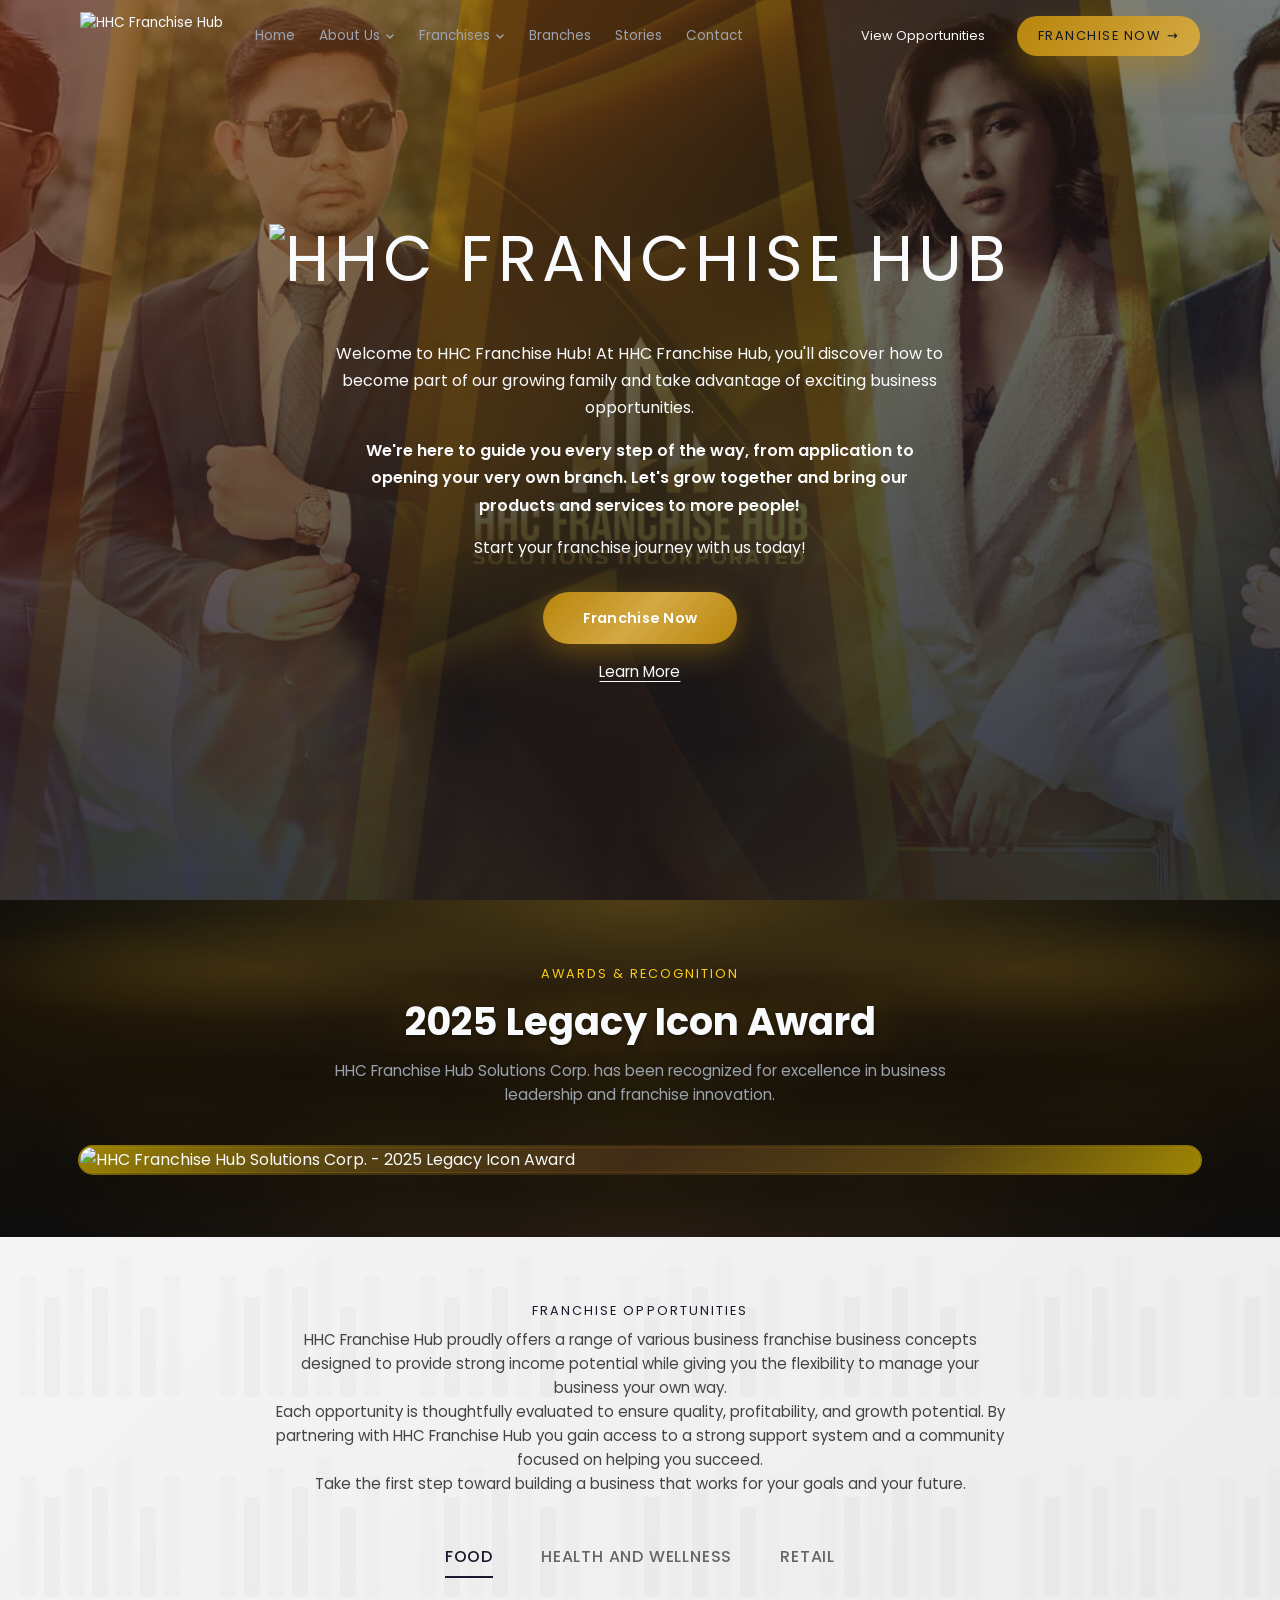
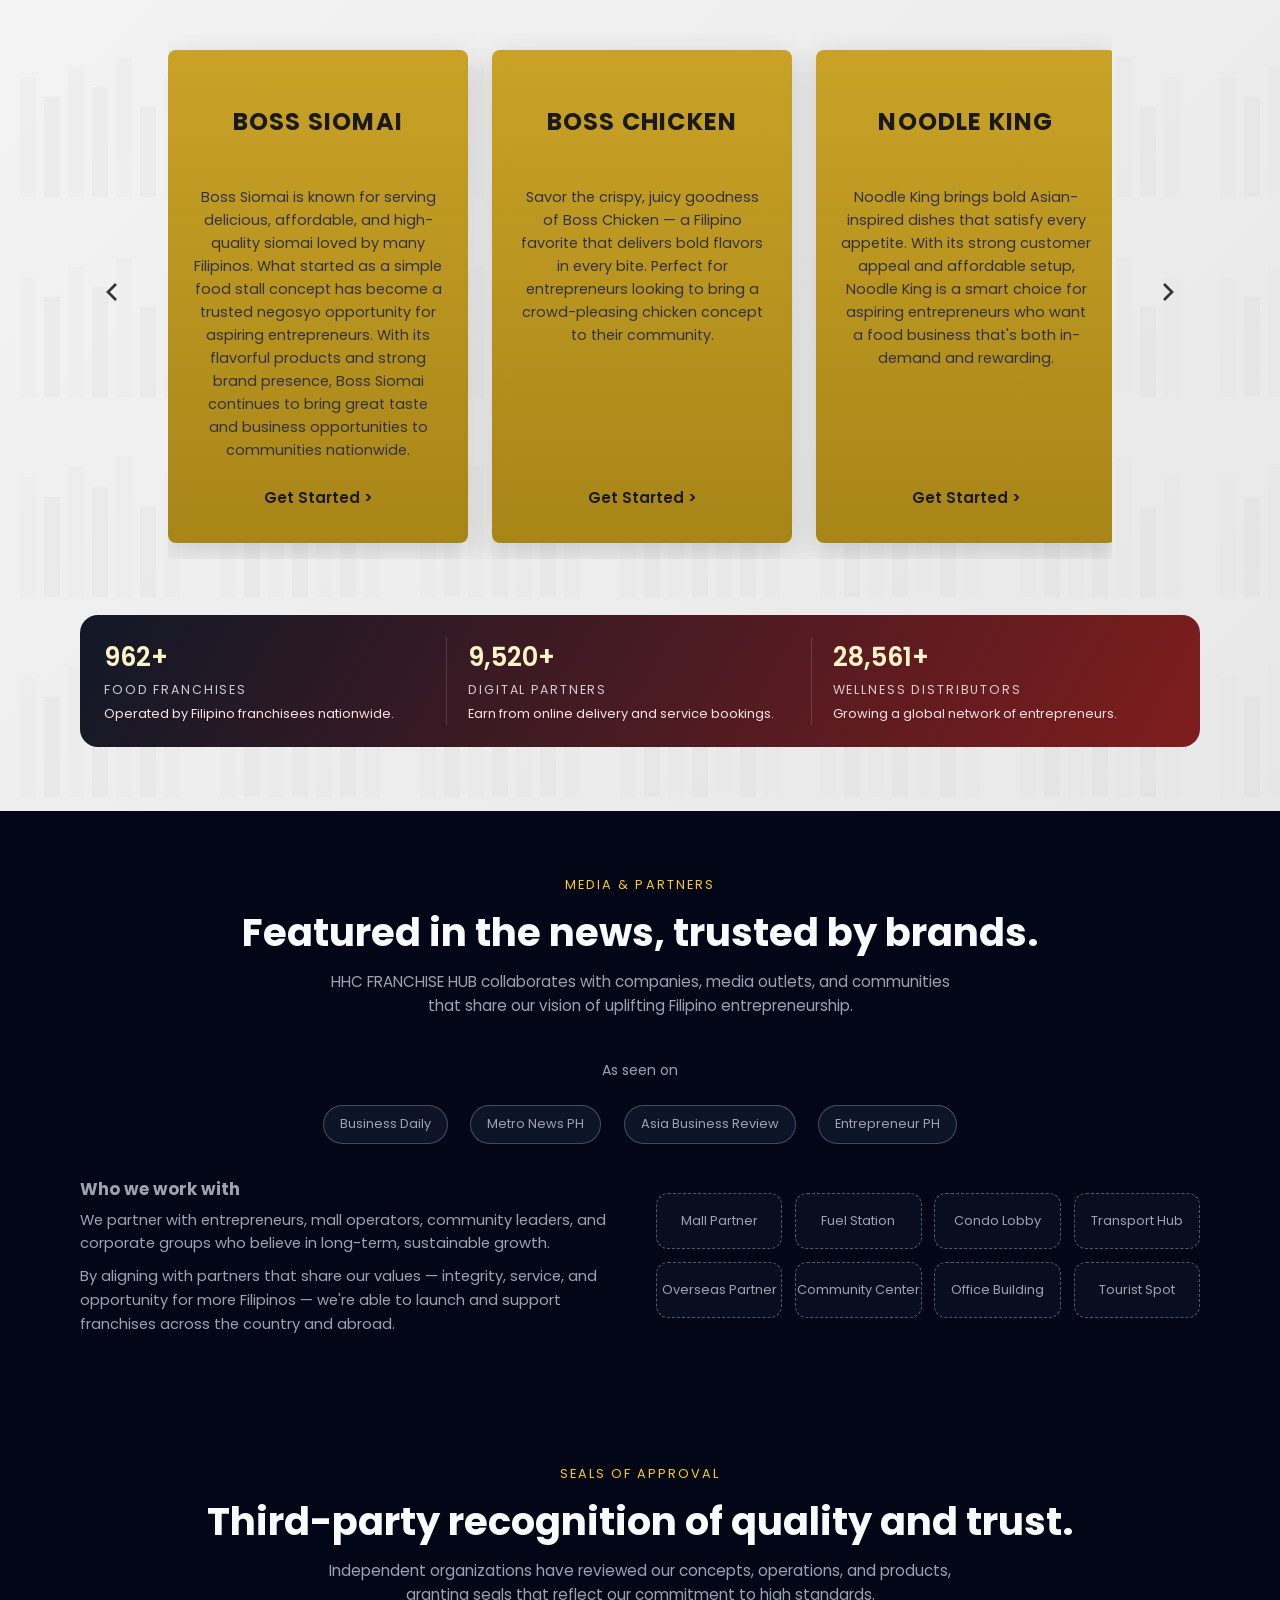
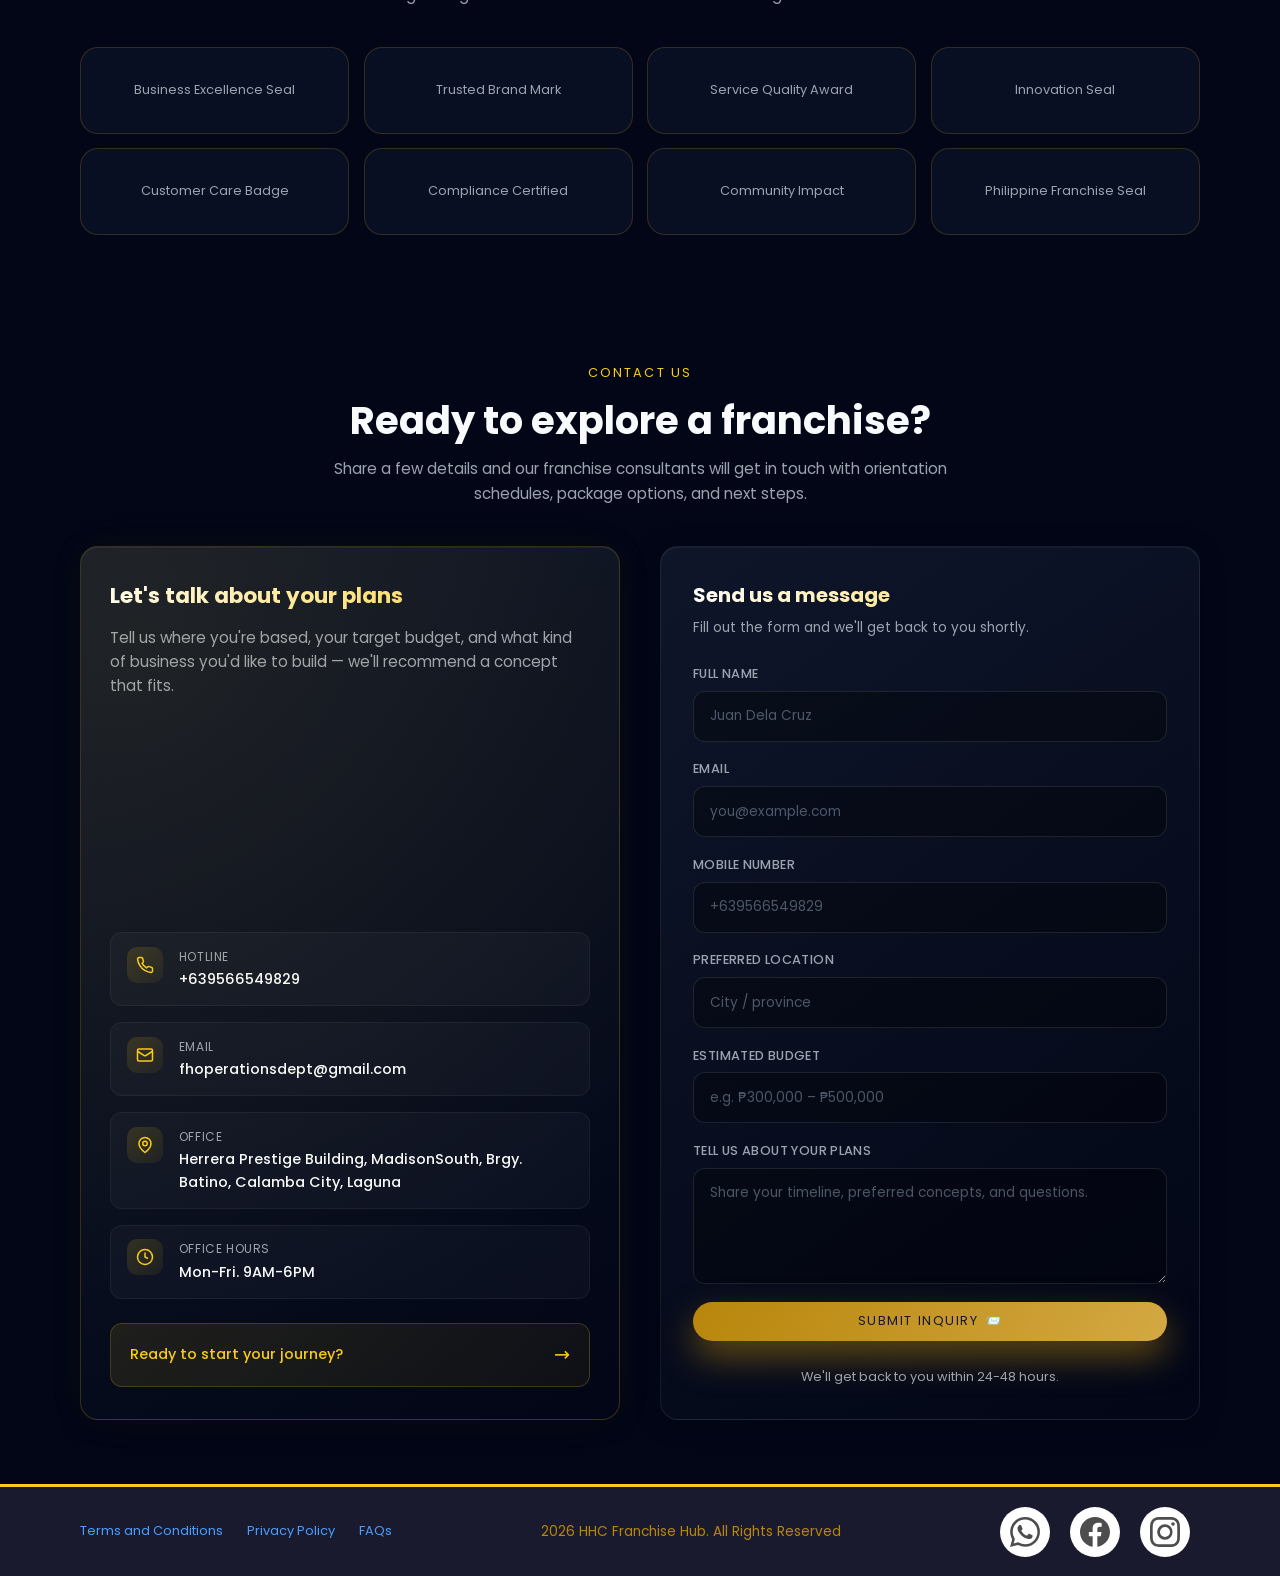
==== index.html @ 53583acd "Replace hero section text with provided HHC Franchise Hub logo image" ====
<!DOCTYPE html>
<html lang="en">
<head>
  <meta charset="UTF-8" />
  <title>HHC FRANCHISE HUB</title>
  <meta name="viewport" content="width=device-width, initial-scale=1.0" />
  <!-- Critical CSS for instant hero display -->
  <style>
    .hero-slide:first-child {
      opacity: 1 !important;
      visibility: visible !important;
      background-size: cover;
      background-position: top center;
    }
  </style>
  <!-- Preload hero image -->
  <link rel="preload" href="hero1.jpg.png" as="image" />
  <!-- Google Font -->
  <link href="https://fonts.googleapis.com/css2?family=Poppins:wght@300;400;500;600;700&display=swap" rel="stylesheet" />
  <!-- Styles -->
  <link rel="stylesheet" href="styles.css" />
</head>
<body>
  <!-- NAVBAR -->
  <header class="site-header">
    <div class="container nav">
      <ul class="nav-links" id="navLinks">
        <li><a href="#hero"><img src="logo.png" alt="HHC Franchise Hub" class="nav-logo" /></a></li>
        <li><a href="#hero" class="nav-link">Home</a></li>
        <li class="nav-dropdown">
          <a href="#about" class="nav-link nav-dropdown-toggle">
            About Us
            <svg class="dropdown-arrow" width="10" height="10" viewBox="0 0 10 10" fill="none">
              <path d="M2 4L5 7L8 4" stroke="currentColor" stroke-width="1.5" stroke-linecap="round"/>
            </svg>
          </a>
          <ul class="nav-dropdown-menu">
            <li><a href="history.html" class="dropdown-link">History</a></li>
            <li><a href="founder.html" class="dropdown-link">Founder's Corner</a></li>
            <li><a href="seals.html" class="dropdown-link">Seals of Approval</a></li>
            <li><a href="awards.html" class="dropdown-link">Awards and Recognition</a></li>
          </ul>
        </li>
        <li class="nav-dropdown">
          <a href="#franchises" class="nav-link nav-dropdown-toggle">
            Franchises
            <svg class="dropdown-arrow" width="10" height="10" viewBox="0 0 10 10" fill="none">
              <path d="M2 4L5 7L8 4" stroke="currentColor" stroke-width="1.5" stroke-linecap="round"/>
            </svg>
          </a>
          <ul class="nav-dropdown-menu">
            <li><a href="bigstop.html" class="dropdown-link">BIGSTOP</a></li>
            <li><a href="herrera-pharmacy.html" class="dropdown-link">Herrera Pharmacy</a></li>
            <li><a href="boss-siomai.html" class="dropdown-link">Boss Siomai</a></li>
            <li><a href="boss-chickn.html" class="dropdown-link">Boss Chickn</a></li>
            <li><a href="noodle-king.html" class="dropdown-link">Noodle King</a></li>
          </ul>
        </li>
        <li><a href="branches.html" class="nav-link">Branches</a></li>
        <li><a href="#stories" class="nav-link">Stories</a></li>
        <li><a href="#contact" class="nav-link">Contact</a></li>
      </ul>

      <div class="nav-cta">
        <a href="#franchises" class="btn-outline">View Opportunities</a>
        <a href="#contact" class="btn-primary">
          Franchise Now
          <span>→</span>
        </a>
        <button class="nav-toggle" id="navToggle" aria-label="Toggle navigation">
          <span></span>
          <span></span>
        </button>
      </div>
    </div>
  </header>

  <main>
    <!-- HERO -->
    <section class="hero section" id="hero">
      <!-- Hero Slider -->
      <div class="hero-slider-wrapper">
        <div class="hero-slider" id="heroSlider">
          <div class="hero-slide active" style="opacity:1;visibility:visible;background-image:url('hero1.jpg.png');transform:scale(1.08);"></div>
          <div class="hero-slide"></div>
          <div class="hero-slide"></div>
          <div class="hero-slide"></div>
          <div class="hero-slide"></div>
        </div>
      </div>
      <div class="container hero-grid">
        <div class="hero-content">
          <h1 class="hero-title" style="text-align:center;">
            <img src="hero-title-logo.png" alt="HHC Franchise Hub" style="max-width: 100%; height: 92px; object-fit: contain;" />
          </h1>
          <p class="hero-text">
            Welcome to HHC Franchise Hub! At HHC Franchise Hub, you'll discover how to become part of our growing family and take advantage of exciting business opportunities.
          </p>
          <p class="hero-text hero-text-bold">
            We're here to guide you every step of the way, from application to opening your very own branch. Let's grow together and bring our products and services to more people!
          </p>
          <p class="hero-text-thanks">
            Start your franchise journey with us today!
          </p>
          <div class="hero-actions">
            <a href="#contact" class="btn-gold">
              Franchise Now
            </a>
            <a href="#about" class="hero-link">
              Learn More
            </a>
          </div>
        </div>
      </div>
    </section>

    <!-- AWARDS SECTION -->
    <section class="section" id="about">
      <div class="container">
        <header class="section-header reveal">
          <p class="section-kicker">Awards & Recognition</p>
          <h2 class="section-title">2025 Legacy Icon Award</h2>
          <p class="section-subtitle">
            HHC Franchise Hub Solutions Corp. has been recognized for excellence in business leadership and franchise innovation.
          </p>
        </header>

        <!-- Award Banner -->
        <div class="award-banner reveal">
          <img src="legacy-award.png.png" alt="HHC Franchise Hub Solutions Corp. - 2025 Legacy Icon Award" class="award-banner-img" />
        </div>
      </div>
    </section>

    <!-- FRANCHISE OPPORTUNITIES -->
    <section class="section franchise-section" id="franchises">
      <div class="franchise-bg-pattern"></div>
      <div class="container">
        <header class="section-header reveal">
          <p class="section-kicker">Franchise Opportunities</p>
          <p class="section-subtitle franchise-intro">
            HHC Franchise Hub proudly offers a range of various business franchise business concepts designed to provide strong income potential while giving you the flexibility to manage your business your own way.
          </p>
          <p class="section-subtitle franchise-intro">
            Each opportunity is thoughtfully evaluated to ensure quality, profitability, and growth potential. By partnering with HHC Franchise Hub you gain access to a strong support system and a community focused on helping you succeed.
          </p>
          <p class="section-subtitle franchise-intro">
            Take the first step toward building a business that works for your goals and your future.
          </p>
        </header>

        <div class="franchise-tabs-underline">
          <button class="tab-btn-underline active" data-tab="food">Food</button>
          <button class="tab-btn-underline" data-tab="wellness">Health and Wellness</button>
          <button class="tab-btn-underline" data-tab="retail">Retail</button>
        </div>

        <div class="franchise-carousel-wrapper">
          <button class="carousel-arrow carousel-prev" aria-label="Previous">
            <svg width="24" height="24" viewBox="0 0 24 24" fill="none" stroke="currentColor" stroke-width="2">
              <path d="M15 18l-6-6 6-6"/>
            </svg>
          </button>
          
          <div class="franchise-carousel">
            <div class="franchise-carousel-track" data-category="food">
              <!-- Boss Siomai -->
              <article class="franchise-carousel-card card-gold">
                <div class="carousel-card-logo">
                  <img src="boss-siomai-logo.png" alt="Boss Siomai" onerror="this.style.display='none'; this.nextElementSibling.style.display='block';">
                  <h3 class="carousel-card-title-fallback" style="display:none;">Boss Siomai</h3>
                </div>
                <p class="carousel-card-text">
                  Boss Siomai is known for serving delicious, affordable, and high-quality siomai loved by many Filipinos. What started as a simple food stall concept has become a trusted negosyo opportunity for aspiring entrepreneurs. With its flavorful products and strong brand presence, Boss Siomai continues to bring great taste and business opportunities to communities nationwide.
                </p>
                <a href="boss-siomai.html" class="carousel-card-link">Get Started &gt;</a>
              </article>

              <!-- Boss Chicken -->
              <article class="franchise-carousel-card card-gold">
                <div class="carousel-card-logo">
                  <img src="boss-chickn-logo.png" alt="Boss Chicken" onerror="this.style.display='none'; this.nextElementSibling.style.display='block';">
                  <h3 class="carousel-card-title-fallback" style="display:none;">Boss Chicken</h3>
                </div>
                <p class="carousel-card-text">
                  Savor the crispy, juicy goodness of Boss Chicken — a Filipino favorite that delivers bold flavors in every bite. Perfect for entrepreneurs looking to bring a crowd-pleasing chicken concept to their community.
                </p>
                <a href="boss-chickn.html" class="carousel-card-link">Get Started &gt;</a>
              </article>

              <!-- Noodle King -->
              <article class="franchise-carousel-card card-gold">
                <div class="carousel-card-logo">
                  <img src="noodle-king-logo.png" alt="Noodle King" onerror="this.style.display='none'; this.nextElementSibling.style.display='block';">
                  <h3 class="carousel-card-title-fallback" style="display:none;">Noodle King</h3>
                </div>
                <p class="carousel-card-text">
                  Noodle King brings bold Asian-inspired dishes that satisfy every appetite. With its strong customer appeal and affordable setup, Noodle King is a smart choice for aspiring entrepreneurs who want a food business that's both in-demand and rewarding.
                </p>
                <a href="noodle-king.html" class="carousel-card-link">Get Started &gt;</a>
              </article>

              <!-- Burger 2 Go -->
              <article class="franchise-carousel-card card-maroon">
                <div class="carousel-card-logo">
                  <img src="burger-2-go-logo.png" alt="Burger 2 Go" onerror="this.style.display='none'; this.nextElementSibling.style.display='block';">
                  <h3 class="carousel-card-title-fallback" style="display:none;">Burger 2 Go</h3>
                </div>
                <p class="carousel-card-text">
                  Buy 1 Take 1 burgers, footlong hotdogs, chicken sandwiches and more. Premium taste at affordable prices — Burger 2 Go is the perfect franchise for high-traffic areas where customers want great value and delicious food on the go.
                </p>
                <a href="#contact" class="carousel-card-link">Get Started &gt;</a>
              </article>

              <!-- Boss Fries -->
              <article class="franchise-carousel-card card-gold">
                <div class="carousel-card-logo">
                  <img src="boss-fries-logo.png" alt="Boss Fries" onerror="this.style.display='none'; this.nextElementSibling.style.display='block';">
                  <h3 class="carousel-card-title-fallback" style="display:none;">Boss Fries</h3>
                </div>
                <p class="carousel-card-text">
                  Indulge in the irresistible goodness of Boss Fries made to satisfy every craving. Freshly cooked, golden, and extra crispy on the outside, soft and fluffy on the inside. Coated with rich and flavorful seasonings — every bite delivers a burst of sarap that hits just right. Perfect for snack time, bonding moments, or anytime you need a quick comfort food fix.
                </p>
                <a href="#contact" class="carousel-card-link">Get Started &gt;</a>
              </article>
            </div>

            <div class="franchise-carousel-track" data-category="wellness" style="display: none;">
              <!-- Herrera Pharmacy -->
              <article class="franchise-carousel-card card-teal">
                <div class="carousel-card-logo">
                  <img src="herrera-pharmacy-logo.png" alt="Herrera Pharmacy" onerror="this.style.display='none'; this.nextElementSibling.style.display='block';">
                  <h3 class="carousel-card-title-fallback" style="display:none;">Herrera Pharmacy</h3>
                </div>
                <p class="carousel-card-text">
                  Affordable medicines, branded and generic, with personalized healthcare support for every Filipino family. Herrera Pharmacy is your trusted community pharmacy franchise offering quality healthcare access to communities nationwide.
                </p>
                <a href="herrera-pharmacy.html" class="carousel-card-link">Get Started &gt;</a>
              </article>
            </div>

            <div class="franchise-carousel-track" data-category="retail" style="display: none;">
              <!-- Bigstop -->
              <article class="franchise-carousel-card card-purple">
                <div class="carousel-card-logo">
                  <img src="bigstop-logo.png" alt="Bigstop" onerror="this.style.display='none'; this.nextElementSibling.style.display='block';">
                  <h3 class="carousel-card-title-fallback" style="display:none;">Bigstop</h3>
                </div>
                <p class="carousel-card-text">
                  Bigstop is the newest lifestyle convenience store in the Philippines, offering multiple businesses under one roof. The "6 in 1 Package" is designed to maximize your earning potential in one compact store — it includes local goods and Korean products, quickbites, Herrera Pharmacy, DIY Ramyun Station, Payment center bills and ATM Services. A complete lifestyle hub for your community.
                </p>
                <a href="bigstop.html" class="carousel-card-link">Get Started &gt;</a>
              </article>
            </div>
          </div>

          <button class="carousel-arrow carousel-next" aria-label="Next">
            <svg width="24" height="24" viewBox="0 0 24 24" fill="none" stroke="currentColor" stroke-width="2">
              <path d="M9 18l6-6-6-6"/>
            </svg>
          </button>
        </div>

        <!-- STATS STRIP -->
        <div class="stats-strip reveal delay-2">
          <div class="stat-item">
            <div class="stat-number" data-value="1,000+">0</div>
            <div class="stat-label">Food Franchises</div>
            <p class="stat-note">Operated by Filipino franchisees nationwide.</p>
          </div>
          <div class="stat-item">
            <div class="stat-number" data-value="10,000+">0</div>
            <div class="stat-label">Digital Partners</div>
            <p class="stat-note">Earn from online delivery and service bookings.</p>
          </div>
          <div class="stat-item">
            <div class="stat-number" data-value="30,000+">0</div>
            <div class="stat-label">Wellness Distributors</div>
            <p class="stat-note">Growing a global network of entrepreneurs.</p>
          </div>
        </div>
      </div>
    </section>

    <!-- AS SEEN ON / PARTNERS -->
    <section class="section" id="stories">
      <div class="container">
        <header class="section-header reveal">
          <p class="section-kicker">Media & Partners</p>
          <h2 class="section-title">Featured in the news, trusted by brands.</h2>
          <p class="section-subtitle">
            HHC FRANCHISE HUB collaborates with companies, media outlets, and communities that share our vision of uplifting Filipino entrepreneurship.
          </p>
        </header>

        <div class="reveal delay-1">
          <p style="text-align:center; font-size:0.88rem; color:var(--muted); margin-bottom:0.6rem;">
            As seen on
          </p>
          <div class="logo-row">
            <div class="logo-pill">Business Daily</div>
            <div class="logo-pill">Metro News PH</div>
            <div class="logo-pill">Asia Business Review</div>
            <div class="logo-pill">Entrepreneur PH</div>
          </div>
        </div>

        <div class="partners-grid">
          <div class="partners-text reveal delay-2">
            <h3 style="font-size:1.05rem; margin-bottom:0.4rem;">Who we work with</h3>
            <p>
              We partner with entrepreneurs, mall operators, community leaders, and corporate groups who believe in long-term, sustainable growth.
            </p>
            <p style="margin-top:0.6rem;">
              By aligning with partners that share our values — integrity, service, and opportunity for more Filipinos — we're able to launch and support franchises across the country and abroad.
            </p>
          </div>

          <div class="brand-grid reveal delay-3">
            <div class="brand-card">Mall Partner</div>
            <div class="brand-card">Fuel Station</div>
            <div class="brand-card">Condo Lobby</div>
            <div class="brand-card">Transport Hub</div>
            <div class="brand-card">Overseas Partner</div>
            <div class="brand-card">Community Center</div>
            <div class="brand-card">Office Building</div>
            <div class="brand-card">Tourist Spot</div>
          </div>
        </div>
      </div>
    </section>

    <!-- SEALS OF APPROVAL -->
    <section class="section">
      <div class="container">
        <header class="section-header reveal">
          <p class="section-kicker">Seals of Approval</p>
          <h2 class="section-title">Third-party recognition of quality and trust.</h2>
          <p class="section-subtitle">
            Independent organizations have reviewed our concepts, operations, and products, granting seals that reflect our commitment to high standards.
          </p>
        </header>

        <div class="seal-grid reveal delay-1">
          <div class="seal-card">Business Excellence Seal</div>
          <div class="seal-card">Trusted Brand Mark</div>
          <div class="seal-card">Service Quality Award</div>
          <div class="seal-card">Innovation Seal</div>
          <div class="seal-card">Customer Care Badge</div>
          <div class="seal-card">Compliance Certified</div>
          <div class="seal-card">Community Impact</div>
          <div class="seal-card">Philippine Franchise Seal</div>
        </div>
      </div>
    </section>

    <!-- CONTACT -->
    <section class="section" id="contact">
      <div class="container">
        <header class="section-header reveal">
          <p class="section-kicker">Contact Us</p>
          <h2 class="section-title">Ready to explore a franchise?</h2>
          <p class="section-subtitle">
            Share a few details and our franchise consultants will get in touch with orientation schedules, package options, and next steps.
          </p>
        </header>

        <div class="contact-grid">
          <div class="contact-card reveal delay-1">
            <div class="contact-card-glow"></div>
            <h3>Let's talk about your plans</h3>
            <p>
              Tell us where you're based, your target budget, and what kind of business you'd like to build — we'll recommend a concept that fits.
            </p>
            <div class="contact-meta">
              <div class="contact-meta-item">
                <div class="contact-meta-icon">
                  <svg width="18" height="18" viewBox="0 0 24 24" fill="none" stroke="currentColor" stroke-width="2">
                    <path d="M22 16.92v3a2 2 0 0 1-2.18 2 19.79 19.79 0 0 1-8.63-3.07 19.5 19.5 0 0 1-6-6 19.79 19.79 0 0 1-3.07-8.67A2 2 0 0 1 4.11 2h3a2 2 0 0 1 2 1.72 12.84 12.84 0 0 0 .7 2.81 2 2 0 0 1-.45 2.11L8.09 9.91a16 16 0 0 0 6 6l1.27-1.27a2 2 0 0 1 2.11-.45 12.84 12.84 0 0 0 2.81.7A2 2 0 0 1 22 16.92z"/>
                  </svg>
                </div>
                <div class="contact-meta-text">
                  <span class="contact-meta-label">Hotline</span>
                  <span class="contact-meta-value">+639566549829</span>
                </div>
              </div>
              <div class="contact-meta-item">
                <div class="contact-meta-icon">
                  <svg width="18" height="18" viewBox="0 0 24 24" fill="none" stroke="currentColor" stroke-width="2">
                    <rect x="2" y="4" width="20" height="16" rx="2"/>
                    <path d="m22 7-8.97 5.7a1.94 1.94 0 0 1-2.06 0L2 7"/>
                  </svg>
                </div>
                <div class="contact-meta-text">
                  <span class="contact-meta-label">Email</span>
                  <span class="contact-meta-value">fhoperationsdept@gmail.com</span>
                </div>
              </div>
              <div class="contact-meta-item">
                <div class="contact-meta-icon">
                  <svg width="18" height="18" viewBox="0 0 24 24" fill="none" stroke="currentColor" stroke-width="2">
                    <path d="M20 10c0 6-8 12-8 12s-8-6-8-12a8 8 0 0 1 16 0Z"/>
                    <circle cx="12" cy="10" r="3"/>
                  </svg>
                </div>
                <div class="contact-meta-text">
                  <span class="contact-meta-label">Office</span>
                  <span class="contact-meta-value">Herrera Prestige Building, MadisonSouth, Brgy. Batino, Calamba City, Laguna</span>
                </div>
              </div>
              <div class="contact-meta-item">
                <div class="contact-meta-icon">
                  <svg width="18" height="18" viewBox="0 0 24 24" fill="none" stroke="currentColor" stroke-width="2">
                    <circle cx="12" cy="12" r="10"/>
                    <polyline points="12 6 12 12 16 14"/>
                  </svg>
                </div>
                <div class="contact-meta-text">
                  <span class="contact-meta-label">Office Hours</span>
                  <span class="contact-meta-value">Mon-Fri. 9AM-6PM</span>
                </div>
              </div>
            </div>
            <div class="contact-cta">
              <span class="contact-cta-text">Ready to start your journey?</span>
              <span class="contact-cta-arrow">→</span>
            </div>
          </div>

          <form class="contact-form reveal delay-2" id="contactForm" action="https://formspree.io/f/mjgevzpj" method="POST">
            <div class="form-header">
              <h3>Send us a message</h3>
              <p>Fill out the form and we'll get back to you shortly.</p>
            </div>
            <div class="field">
              <label for="name">Full Name</label>
              <input id="name" name="name" type="text" placeholder="Juan Dela Cruz" required />
            </div>
            <div class="field">
              <label for="email">Email</label>
              <input id="email" name="email" type="email" placeholder="you@example.com" required />
            </div>
            <div class="field">
              <label for="phone">Mobile Number</label>
              <input id="phone" name="phone" type="tel" placeholder="+639566549829" />
            </div>
            <div class="field">
              <label for="location">Preferred Location</label>
              <input id="location" name="location" type="text" placeholder="City / province" />
            </div>
            <div class="field">
              <label for="budget">Estimated Budget</label>
              <input id="budget" name="budget" type="text" placeholder="e.g. ₱300,000 – ₱500,000" />
            </div>
            <div class="field">
              <label for="message">Tell us about your plans</label>
              <textarea id="message" name="message" rows="4" placeholder="Share your timeline, preferred concepts, and questions." required></textarea>
            </div>
            <button type="submit" class="btn-primary" id="submitBtn">
              Submit inquiry
              <span>📨</span>
            </button>
            <p class="contact-note" id="formNote">
              We'll get back to you within 24-48 hours.
            </p>
            <div id="formSuccess" style="display:none; background: linear-gradient(135deg, #22c55e, #16a34a); color: #fff; padding: 1.2rem; border-radius: 12px; text-align: center; margin-top: 1rem;">
              <strong>Thank you!</strong><br>Your inquiry has been sent. We'll contact you within 24-48 hours.
            </div>
          </form>
        </div>
      </div>
    </section>
  </main>

  <!-- FOOTER -->
  <footer class="site-footer">
    <div class="container footer-inner">
      <div class="footer-links">
        <a href="#">Terms and Conditions</a>
        <a href="#">Privacy Policy</a>
        <a href="#">FAQs</a>
      </div>
      <div class="footer-copyright">
        <span id="yearSpan"></span> HHC Franchise Hub. All Rights Reserved
      </div>
      <!-- From Uiverse.io by wilsondesouza -->
      <ul class="example-2">
        <li class="icon-content">
          <a
            data-social="whatsapp"
            aria-label="Whatsapp"
            href="https://api.whatsapp.com/send?phone=+112067101079&amp;text=Save%20this%20to%20your%20Favorites%20-%20@wilsondesouza"
          >
            <div class="filled"></div>
            <svg
              xml:space="preserve"
              viewBox="0 0 24 24"
              class="bi bi-whatsapp"
              fill="currentColor"
              height="24"
              width="24"
              xmlns="http://www.w3.org/2000/svg"
            >
              <path
                fill="currentColor"
                d="M17.472 14.382c-.297-.149-1.758-.867-2.03-.967-.273-.099-.471-.148-.67.15-.197.297-.767.966-.94 1.164-.173.199-.347.223-.644.075-.297-.15-1.255-.463-2.39-1.475-.883-.788-1.48-1.761-1.653-2.059-.173-.297-.018-.458.13-.606.134-.133.298-.347.446-.52.149-.174.198-.298.298-.497.099-.198.05-.371-.025-.52-.075-.149-.669-1.612-.916-2.207-.242-.579-.487-.5-.669-.51-.173-.008-.371-.01-.57-.01-.198 0-.52.074-.792.372-.272.297-1.04 1.016-1.04 2.479 0 1.462 1.065 2.875 1.213 3.074.149.198 2.096 3.2 5.077 4.487.709.306 1.262.489 1.694.625.712.227 1.36.195 1.871.118.571-.085 1.758-.719 2.006-1.413.248-.694.248-1.289.173-1.413-.074-.124-.272-.198-.57-.347m-5.421 7.403h-.004a9.87 9.87 0 01-5.031-1.378l-.361-.214-3.741.982.998-3.648-.235-.374a9.86 9.86 0 01-1.51-5.26c.001-5.45 4.436-9.884 9.888-9.884 2.64 0 5.122 1.03 6.988 2.898a9.825 9.825 0 012.893 6.994c-.003 5.45-4.437 9.884-9.885 9.884m8.413-18.297A11.815 11.815 0 0012.05 0C5.495 0 .16 5.335.157 11.892c0 2.096.547 4.142 1.588 5.945L.057 24l6.305-1.654a11.882 11.882 0 005.683 1.448h.005c6.554 0 11.89-5.335 11.893-11.893a11.821 11.821 0 00-3.48-8.413Z"
              ></path>
            </svg>
          </a>
          <div class="tooltip">Whatsapp</div>
        </li>
        <li class="icon-content">
          <a
            data-social="facebook"
            aria-label="Facebook"
            href="https://www.facebook.com/"
          >
            <div class="filled"></div>
            <svg
              xml:space="preserve"
              viewBox="0 0 24 24"
              class="bi bi-facbook"
              fill="currentColor"
              height="24"
              width="24"
              xmlns="http://www.w3.org/2000/svg"
            >
              <path
                fill="currentColor"
                d="M23.9981 11.9991C23.9981 5.37216 18.626 0 11.9991 0C5.37216 0 0 5.37216 0 11.9991C0 17.9882 4.38789 22.9522 10.1242 23.8524V15.4676H7.07758V11.9991H10.1242V9.35553C10.1242 6.34826 11.9156 4.68714 14.6564 4.68714C15.9692 4.68714 17.3424 4.92149 17.3424 4.92149V7.87439H15.8294C14.3388 7.87439 13.8739 8.79933 13.8739 9.74824V11.9991H17.2018L16.6698 15.4676H13.8739V23.8524C19.6103 22.9522 23.9981 17.9882 23.9981 11.9991Z"
              ></path>
            </svg>
          </a>
          <div class="tooltip">Facebook</div>
        </li>
        <li class="icon-content">
          <a
            data-social="instagram"
            aria-label="Instagram"
            href="https://www.instagram.com/"
          >
            <div class="filled"></div>
            <svg
              xml:space="preserve"
              viewBox="0 0 16 16"
              class="bi bi-instagram"
              fill="currentColor"
              height="16"
              width="16"
              xmlns="http://www.w3.org/2000/svg"
            >
              <path
                fill="currentColor"
                d="M8 0C5.829 0 5.556.01 4.703.048 3.85.088 3.269.222 2.76.42a3.9 3.9 0 0 0-1.417.923A3.9 3.9 0 0 0 .42 2.76C.222 3.268.087 3.85.048 4.7.01 5.555 0 5.827 0 8.001c0 2.172.01 2.444.048 3.297.04.852.174 1.433.372 1.942.205.526.478.972.923 1.417.444.445.89.719 1.416.923.51.198 1.09.333 1.942.372C5.555 15.99 5.827 16 8 16s2.444-.01 3.298-.048c.851-.04 1.434-.174 1.943-.372a3.9 3.9 0 0 0 1.416-.923c.445-.445.718-.891.923-1.417.197-.509.332-1.09.372-1.942C15.99 10.445 16 10.173 16 8s-.01-2.445-.048-3.299c-.04-.851-.175-1.433-.372-1.941a3.9 3.9 0 0 0-.923-1.417A3.9 3.9 0 0 0 13.24.42c-.51-.198-1.092-.333-1.943-.372C10.443.01 10.172 0 7.998 0zm-.717 1.442h.718c2.136 0 2.389.007 3.232.046.78.035 1.204.166 1.486.275.373.145.64.319.92.599s.453.546.598.92c.11.281.24.705.275 1.485.039.843.047 1.096.047 3.231s-.008 2.389-.047 3.232c-.035.78-.166 1.203-.275 1.485a2.5 2.5 0 0 1-.599.919c-.28.28-.546.453-.92.598-.28.11-.704.24-1.485.276-.843.038-1.096.047-3.232.047s-2.39-.009-3.233-.047c-.78-.036-1.203-.166-1.485-.276a2.5 2.5 0 0 1-.92-.598 2.5 2.5 0 0 1-.6-.92c-.109-.281-.24-.705-.275-1.485-.038-.843-.046-1.096-.046-3.233s.008-2.388.046-3.231c.036-.78.166-1.204.276-1.486.145-.373.319-.64.599-.92s.546-.453.92-.598c.282-.11.705-.24 1.485-.276.738-.034 1.024-.044 2.515-.045zm4.988 1.328a.96.96 0 1 0 0 1.92.96.96 0 0 0 0-1.92m-4.27 1.122a4.109 4.109 0 1 0 0 8.217 4.109 4.109 0 0 0 0-8.217m0 1.441a2.667 2.667 0 1 1 0 5.334 2.667 2.667 0 0 1 0-5.334"
              ></path>
            </svg>
          </a>
          <div class="tooltip">Instagram</div>
        </li>
      </ul>
    </div>
  </footer>

  <!-- Scripts -->
  <script src="script.js"></script>
  <script>
    // Set current year in footer
    const yearSpan = document.getElementById('yearSpan');
    if (yearSpan) {
      yearSpan.textContent = new Date().getFullYear();
    }
  </script>
</body>
</html>
---- styles.css ----
:root {
  --bg: #0b1220;
  --bg-alt: #111827;
  --bg-soft: #020617;
  --primary: #dc2626;
  --primary-dark: #b91c1c;
  --accent: #facc15;
  --text: #f9fafb;
  --muted: #9ca3af;
  --border-subtle: rgba(148, 163, 184, 0.3);
  --radius-lg: 18px;
  --radius-pill: 999px;
  --shadow-soft: 0 20px 40px rgba(15, 23, 42, 0.7);
  --transition-fast: 0.2s ease;
  --transition-med: 0.3s ease;
  --nav-height: 72px;
}

* {
  margin: 0;
  padding: 0;
  box-sizing: border-box;
}

html {
  scroll-behavior: smooth;
}

body {
  font-family: "Poppins", system-ui, -apple-system, BlinkMacSystemFont, "Segoe UI", sans-serif;
  background: radial-gradient(circle at top, #1f2937 0, #020617 45%);
  color: var(--text);
  line-height: 1.6;
  min-height: 100vh;
  padding-top: var(--nav-height);
}

img {
  display: block;
  max-width: 100%;
}

a {
  color: inherit;
  text-decoration: none;
}

button {
  font: inherit;
  border: none;
  background: none;
  cursor: pointer;
}

.container {
  width: min(1120px, 100% - 2.5rem);
  margin-inline: auto;
}

.section {
  padding-block: 4rem;
}

.section-header {
  text-align: center;
  margin-bottom: 2.5rem;
}

.section-kicker {
  font-size: 0.8rem;
  text-transform: uppercase;
  letter-spacing: 0.16em;
  color: var(--accent);
  margin-bottom: 0.4rem;
}

.section-title {
  font-size: clamp(1.9rem, 2.3vw + 1rem, 2.4rem);
  margin-bottom: 0.4rem;
}

.section-subtitle {
  font-size: 0.95rem;
  color: var(--muted);
  max-width: 40rem;
  margin-inline: auto;
}

/* --------------------
   NAVIGATION
--------------------- */
.site-header {
  position: fixed;
  top: 0;
  inset-inline: 0;
  z-index: 30;
  background: transparent;
  border-bottom: none;
}

.nav {
  height: var(--nav-height);
  display: flex;
  align-items: center;
  justify-content: space-between;
  gap: 1.5rem;
}

.nav-brand {
  display: flex;
  align-items: center;
  gap: 0.6rem;
  flex-shrink: 0;
}

.nav-logo {
  height: 48px;
  width: auto;
  vertical-align: middle;
  margin-right: 0.5rem;
}

.nav-brand-text {
  display: flex;
  flex-direction: column;
  font-size: 0.85rem;
  text-transform: uppercase;
  letter-spacing: 0.14em;
  white-space: nowrap;
}

.nav-brand-text span:last-child {
  font-size: 0.7rem;
  color: var(--muted);
  letter-spacing: 0.2em;
}

.nav-links {
  list-style: none;
  display: flex;
  align-items: center;
  gap: 1.5rem;
  font-size: 0.85rem;
}

.nav-link {
  position: relative;
  color: var(--muted);
  padding-block: 0.25rem;
  transition: color var(--transition-fast);
  white-space: nowrap;
}

.nav-link::after {
  content: "";
  position: absolute;
  left: 0;
  bottom: -4px;
  width: 0;
  height: 2px;
  border-radius: 999px;
  background: linear-gradient(90deg, var(--primary), var(--accent));
  transition: width var(--transition-med);
}

.nav-link:hover {
  color: var(--text);
}

.nav-link:hover::after {
  width: 100%;
}

/* Dropdown Menu */
.nav-dropdown {
  position: relative;
}

.nav-dropdown-toggle {
  display: flex;
  align-items: center;
  gap: 0.3rem;
}

.dropdown-arrow {
  transition: transform var(--transition-fast);
}

.nav-dropdown:hover .dropdown-arrow {
  transform: rotate(180deg);
}

.nav-dropdown-menu {
  position: absolute;
  top: 100%;
  left: 0;
  min-width: 200px;
  padding: 0.5rem 0;
  background: linear-gradient(135deg, rgba(139, 90, 43, 0.95), rgba(101, 67, 33, 0.95));
  border: 1px solid rgba(218, 165, 32, 0.3);
  border-radius: var(--radius-md);
  box-shadow: 0 10px 40px rgba(0, 0, 0, 0.4);
  opacity: 0;
  visibility: hidden;
  transform: translateY(10px);
  transition: all var(--transition-fast);
  list-style: none;
  z-index: 100;
}

.nav-dropdown:hover .nav-dropdown-menu {
  opacity: 1;
  visibility: visible;
  transform: translateY(0);
}

.nav-dropdown-menu li {
  border-left: 3px solid transparent;
  transition: all var(--transition-fast);
}

.nav-dropdown-menu li:hover {
  border-left-color: var(--accent);
  background: rgba(255, 255, 255, 0.05);
}

.dropdown-link {
  display: block;
  padding: 0.6rem 1rem;
  color: rgba(255, 255, 255, 0.85);
  font-size: 0.85rem;
  transition: color var(--transition-fast);
}

.dropdown-link:hover {
  color: var(--accent);
}

.nav-cta {
  display: flex;
  align-items: center;
  gap: 0.9rem;
  flex-shrink: 0;
}

.btn-primary {
  display: inline-flex;
  align-items: center;
  justify-content: center;
  gap: 0.4rem;
  padding: 0.6rem 1.3rem;
  border-radius: var(--radius-pill);
  font-size: 0.8rem;
  text-transform: uppercase;
  letter-spacing: 0.12em;
  color: #111827;
  background-image: linear-gradient(120deg, #b8860b, #d4a843);
  box-shadow: 0 16px 34px rgba(184, 134, 11, 0.5);
  transition: transform var(--transition-fast), box-shadow var(--transition-fast), filter var(--transition-fast);
  white-space: nowrap;
}

.btn-primary:hover {
  transform: translateY(-1px);
  filter: brightness(1.08);
  box-shadow: 0 18px 38px rgba(184, 134, 11, 0.7);
}

.btn-outline {
  padding: 0.55rem 1.1rem;
  border-radius: var(--radius-pill);
  border: none !important;
  font-size: 0.8rem;
  color: var(--text);
  background: none !important;
  transition: background var(--transition-fast), border-color var(--transition-fast), transform var(--transition-fast);
  white-space: nowrap;
}

.btn-outline:hover {
  background: none !important;
  border: none !important;
  transform: translateY(-1px);
}

.nav-toggle {
  display: none;
  width: 40px;
  height: 40px;
  border-radius: 999px;
  border: 1px solid var(--border-subtle);
  align-items: center;
  justify-content: center;
  flex-direction: column;
  gap: 4px;
  background: rgba(15, 23, 42, 0.8);
}

.nav-toggle span {
  width: 18px;
  height: 2px;
  border-radius: 999px;
  background: var(--text);
  transition: transform var(--transition-fast), opacity var(--transition-fast), width var(--transition-fast);
}

.nav-toggle.open span:nth-child(1) {
  transform: translateY(4px) rotate(45deg);
  width: 20px;
}

.nav-toggle.open span:nth-child(2) {
  transform: translateY(-4px) rotate(-45deg);
  width: 20px;
}

/* --------------------
   HERO SLIDER
--------------------- */
.hero-slider-wrapper {
  position: absolute;
  top: 0;
  left: 0;
  width: 100%;
  height: 100%;
  overflow: hidden;
  z-index: 0;
}

.hero-slider {
  position: relative;
  width: 100%;
  height: 100%;
}

.hero-slide {
  position: absolute;
  top: 0;
  left: 0;
  width: 100%;
  height: 100%;
  opacity: 0;
  visibility: hidden;
  background-size: cover;
  background-position: top center;
  transform: scale(1);
  transition: opacity 1.2s cubic-bezier(0.4, 0, 0.2, 1), 
              visibility 1.2s cubic-bezier(0.4, 0, 0.2, 1),
              transform 8s ease-out;
}

.hero-slide.active {
  opacity: 1;
  visibility: visible;
  transform: scale(1.08);
}

.hero-slide.prev {
  opacity: 0;
  visibility: visible;
  transform: scale(1.15);
}

.hero-slide::before {
  content: '';
  position: absolute;
  inset: 0;
  background: linear-gradient(135deg, rgba(185, 28, 28, 0.3) 0%, transparent 50%),
              linear-gradient(to bottom, rgba(2, 6, 23, 0.5) 0%, rgba(2, 6, 23, 0.8) 100%);
  z-index: 1;
}

.hero-slide::after {
  content: '';
  position: absolute;
  inset: 0;
  background: radial-gradient(ellipse at 30% 20%, rgba(250, 204, 21, 0.15) 0%, transparent 50%);
  z-index: 2;
  opacity: 0;
  transition: opacity 1s ease;
}

.hero-slide.active::after {
  opacity: 1;
}

.hero-slide:nth-child(1) {
  background-image: url('hero1.jpg.png');
  opacity: 1 !important;
  visibility: visible !important;
  transform: scale(1.08);
}

.hero-slide:nth-child(1).prev {
  opacity: 0 !important;
  transform: scale(1.15);
}

.hero-slide:nth-child(2) {
  background-image: url('hero2.png.png');
}

.hero-slide:nth-child(3) {
  background-image: url('https://images.unsplash.com/photo-1504674900247-0877df9cc836?w=1920&q=80');
}

.hero-slide:nth-child(4) {
  background-image: url('https://images.unsplash.com/photo-1556742111-a301076d9d18?w=1920&q=80');
}

.hero-slide:nth-child(5) {
  background-image: url('https://images.unsplash.com/photo-1552566626-52f8b828add9?w=1920&q=80');
}

/* Progress Bar */
.slider-progress {
  position: absolute;
  bottom: 0;
  left: 0;
  width: 100%;
  height: 4px;
  background: rgba(255, 255, 255, 0.1);
  z-index: 10;
  overflow: hidden;
}

.slider-progress-bar {
  height: 100%;
  width: 0%;
  background: linear-gradient(90deg, var(--primary), var(--accent));
  transition: width 0.1s linear;
  box-shadow: 0 0 10px var(--accent);
}

.slider-progress-bar.running {
  animation: progressBar 6s linear forwards;
}

@keyframes progressBar {
  0% { width: 0%; }
  100% { width: 100%; }
}

/* Dots Navigation */
.slider-dots {
  position: absolute;
  bottom: 2.5rem;
  left: 50%;
  transform: translateX(-50%);
  display: flex;
  gap: 1rem;
  z-index: 5;
}

.slider-dot {
  width: 14px;
  height: 14px;
  border-radius: 50%;
  background: transparent;
  border: 2px solid rgba(255, 255, 255, 0.5);
  cursor: pointer;
  transition: all 0.4s cubic-bezier(0.4, 0, 0.2, 1);
  position: relative;
  overflow: hidden;
}

.slider-dot::before {
  content: '';
  position: absolute;
  inset: 2px;
  border-radius: 50%;
  background: var(--accent);
  transform: scale(0);
  transition: transform 0.4s cubic-bezier(0.4, 0, 0.2, 1);
}

.slider-dot.active {
  border-color: var(--accent);
  transform: scale(1.2);
  box-shadow: 0 0 20px rgba(250, 204, 21, 0.5);
}

.slider-dot.active::before {
  transform: scale(1);
}

.slider-dot:hover {
  border-color: rgba(255, 255, 255, 0.9);
  transform: scale(1.1);
}

/* Slide Counter */
.slide-counter {
  position: absolute;
  bottom: 2.5rem;
  right: 2rem;
  font-size: 0.9rem;
  color: rgba(255, 255, 255, 0.7);
  z-index: 5;
  font-weight: 500;
  letter-spacing: 0.1em;
}

.slide-counter .current {
  font-size: 1.4rem;
  color: var(--accent);
  font-weight: 700;
}

.slide-counter .total {
  color: rgba(255, 255, 255, 0.4);
}

/* --------------------
   HERO
--------------------- */
.hero {
  position: relative;
  padding-top: 0;
  padding-bottom: 0;
  min-height: 100vh;
  display: flex;
  align-items: center;
  margin-top: calc(-1 * var(--nav-height));
}

.hero-grid {
  position: relative;
  z-index: 2;
  display: flex;
  flex-direction: column;
  align-items: center;
  justify-content: center;
  padding-top: calc(var(--nav-height) + 2rem);
  padding-bottom: 6rem;
  text-align: center;
  max-width: 800px;
  margin: 0 auto;
  min-height: 100vh;
}

.hero-content {
  opacity: 1;
  transform: translateY(0);
}

.hero-title {
  font-size: clamp(2.5rem, 4vw + 1rem, 4rem);
  font-weight: 400;
  letter-spacing: 0.08em;
  margin-bottom: 1.5rem;
  line-height: 1.1;
  text-transform: uppercase;
}

.hero-title span {
  font-weight: 700;
}

.hero-text {
  color: var(--text);
  font-size: 1rem;
  max-width: 38rem;
  margin-bottom: 1rem;
  line-height: 1.7;
  text-align: center;
  margin-left: auto;
  margin-right: auto;
}

.hero-text-bold {
  font-weight: 600;
  margin-bottom: 1rem;
  text-align: center;
}

.hero-text-thanks {
  color: var(--text);
  font-size: 1rem;
  margin-bottom: 2rem;
  text-align: center;
}

.hero-actions {
  display: flex;
  flex-direction: column;
  align-items: center;
  gap: 1rem;
}

.btn-gold {
  display: inline-flex;
  align-items: center;
  justify-content: center;
  padding: 0.9rem 2.5rem;
  border-radius: var(--radius-pill);
  font-size: 0.9rem;
  font-weight: 600;
  color: #fff;
  background: linear-gradient(135deg, #b8860b, #d4a843, #b8860b);
  box-shadow: 0 8px 30px rgba(184, 134, 11, 0.4);
  transition: transform var(--transition-fast), box-shadow var(--transition-fast), filter var(--transition-fast);
  text-transform: none;
  letter-spacing: 0.02em;
}

.btn-gold:hover {
  transform: translateY(-2px);
  filter: brightness(1.1);
  box-shadow: 0 12px 40px rgba(184, 134, 11, 0.6);
}

.hero-link {
  color: var(--text);
  font-size: 0.95rem;
  text-decoration: underline;
  text-underline-offset: 4px;
  transition: color var(--transition-fast);
}

.hero-link:hover {
  color: var(--accent);
}

/* --------------------
   AWARDS
--------------------- */
#about {
  background: 
    radial-gradient(ellipse 80% 50% at 50% 0%, rgba(180, 134, 11, 0.25) 0%, transparent 50%),
    radial-gradient(ellipse 60% 40% at 20% 20%, rgba(218, 165, 32, 0.15) 0%, transparent 40%),
    radial-gradient(ellipse 60% 40% at 80% 20%, rgba(218, 165, 32, 0.15) 0%, transparent 40%),
    radial-gradient(ellipse 100% 80% at 50% 100%, rgba(139, 90, 43, 0.2) 0%, transparent 50%),
    linear-gradient(180deg, #0a0a0a 0%, #1a1207 30%, #0d0d0d 100%);
  position: relative;
  overflow: hidden;
  perspective: 1200px;
}

#about .container {
  position: relative;
  z-index: 2;
}

#about::before {
  content: '';
  position: absolute;
  inset: 0;
  background: 
    radial-gradient(circle at 10% 10%, rgba(255, 215, 0, 0.03) 0%, transparent 20%),
    radial-gradient(circle at 90% 15%, rgba(255, 215, 0, 0.03) 0%, transparent 20%),
    radial-gradient(circle at 30% 80%, rgba(255, 215, 0, 0.02) 0%, transparent 15%),
    radial-gradient(circle at 70% 85%, rgba(255, 215, 0, 0.02) 0%, transparent 15%),
    radial-gradient(circle at 50% 50%, rgba(255, 215, 0, 0.04) 0%, transparent 30%);
  pointer-events: none;
  animation: shimmer 8s ease-in-out infinite alternate;
}

@keyframes shimmer {
  0% { opacity: 0.6; }
  100% { opacity: 1; }
}

#about::after {
  content: '';
  position: absolute;
  top: 0;
  left: 50%;
  transform: translateX(-50%);
  width: 120%;
  height: 200px;
  background: radial-gradient(ellipse at 50% 0%, rgba(255, 200, 100, 0.12) 0%, transparent 70%);
  pointer-events: none;
}

#about .section-header {
  transform: translateZ(40px);
  transform-style: preserve-3d;
}

#about .section-title {
  text-shadow: 
    0 2px 4px rgba(0, 0, 0, 0.3),
    0 4px 8px rgba(0, 0, 0, 0.2),
    0 0 40px rgba(218, 165, 32, 0.3);
}

.award-banner {
  margin-top: 2rem;
  border-radius: var(--radius-lg);
  overflow: visible;
  position: relative;
  z-index: 1;
  transform: perspective(1000px) rotateX(2deg) translateZ(0);
  transform-style: preserve-3d;
  transition: transform 0.5s ease;
}

.award-banner:hover {
  transform: perspective(1000px) rotateX(0deg) translateZ(20px);
}

.award-banner::before {
  content: '';
  position: absolute;
  inset: -2px;
  border-radius: var(--radius-lg);
  background: linear-gradient(135deg, 
    rgba(255, 215, 0, 0.6) 0%, 
    rgba(218, 165, 32, 0.3) 25%,
    rgba(139, 90, 43, 0.3) 50%,
    rgba(218, 165, 32, 0.3) 75%,
    rgba(255, 215, 0, 0.6) 100%);
  z-index: -1;
  animation: borderGlow 3s ease-in-out infinite;
}

@keyframes borderGlow {
  0%, 100% { opacity: 0.7; }
  50% { opacity: 1; }
}

.award-banner::after {
  content: '';
  position: absolute;
  bottom: -60px;
  left: 10%;
  right: 10%;
  height: 60px;
  background: radial-gradient(ellipse at 50% 0%, rgba(0, 0, 0, 0.5) 0%, transparent 70%);
  filter: blur(20px);
  transform: rotateX(90deg);
  transform-origin: top;
  z-index: -2;
}

.award-banner-img {
  width: 100%;
  height: auto;
  display: block;
  border-radius: var(--radius-lg);
  box-shadow: 
    0 25px 50px rgba(0, 0, 0, 0.6),
    0 0 100px rgba(218, 165, 32, 0.2),
    inset 0 0 0 1px rgba(255, 215, 0, 0.1);
}

/* About Tabs */
.about-tabs {
  display: flex;
  flex-wrap: wrap;
  justify-content: center;
  gap: 0.5rem;
  margin-bottom: 2rem;
}

.about-tab-btn {
  padding: 0.6rem 1.4rem;
  border-radius: var(--radius-pill);
  border: 1px solid rgba(218, 165, 32, 0.3);
  font-size: 0.85rem;
  color: var(--muted);
  background: rgba(15, 23, 42, 0.8);
  cursor: pointer;
  transition: all var(--transition-fast);
}

.about-tab-btn:hover {
  border-color: rgba(218, 165, 32, 0.5);
  color: var(--text);
}

.about-tab-btn.active {
  background: linear-gradient(135deg, rgba(218, 165, 32, 0.3), rgba(180, 134, 11, 0.2));
  border-color: rgba(218, 165, 32, 0.6);
  color: var(--accent);
  box-shadow: 0 0 20px rgba(218, 165, 32, 0.2);
}

/* About Panels */
.about-content {
  position: relative;
  min-height: 300px;
}

.about-panel {
  display: none;
  animation: fadeInPanel 0.4s ease;
}

.about-panel.active {
  display: block;
}

@keyframes fadeInPanel {
  from { opacity: 0; transform: translateY(10px); }
  to { opacity: 1; transform: translateY(0); }
}

.about-panel-inner {
  background: rgba(15, 23, 42, 0.6);
  border: 1px solid rgba(218, 165, 32, 0.2);
  border-radius: var(--radius-lg);
  padding: 2rem;
  backdrop-filter: blur(10px);
}

.about-panel-title {
  font-size: 1.5rem;
  margin-bottom: 1rem;
  background: linear-gradient(135deg, #fff, var(--accent));
  -webkit-background-clip: text;
  -webkit-text-fill-color: transparent;
  background-clip: text;
}

.about-panel-text {
  color: var(--muted);
  font-size: 0.95rem;
  line-height: 1.7;
  margin-bottom: 1rem;
}

.about-panel-text:last-child {
  margin-bottom: 0;
}

.founder-content {
  padding-left: 1.5rem;
  border-left: 3px solid var(--accent);
}

.founder-signature {
  font-style: italic;
  color: var(--accent);
  margin-top: 1.5rem;
}

/* Seals Grid */
.seals-grid {
  display: grid;
  grid-template-columns: repeat(auto-fit, minmax(140px, 1fr));
  gap: 1rem;
  margin-top: 1.5rem;
}

.seal-item {
  display: flex;
  flex-direction: column;
  align-items: center;
  gap: 0.5rem;
  padding: 1.2rem;
  background: rgba(218, 165, 32, 0.08);
  border: 1px solid rgba(218, 165, 32, 0.2);
  border-radius: var(--radius-md);
  transition: all var(--transition-fast);
}

.seal-item:hover {
  background: rgba(218, 165, 32, 0.15);
  border-color: rgba(218, 165, 32, 0.4);
  transform: translateY(-2px);
}

.seal-icon {
  width: 40px;
  height: 40px;
  border-radius: 50%;
  background: linear-gradient(135deg, var(--accent), #b8860b);
  display: flex;
  align-items: center;
  justify-content: center;
  font-size: 1.2rem;
  color: #111;
  font-weight: bold;
}

.seal-item span {
  font-size: 0.8rem;
  color: var(--text);
  text-align: center;
}

/* Award banner inside panel */
.about-panel .award-banner {
  margin-top: 1.5rem;
}

/* --------------------
   FRANCHISE SECTION
--------------------- */
.franchise-intro {
  max-width: 46rem;
  margin-inline: auto;
  text-align: center;
  font-size: 0.94rem;
  color: var(--muted);
}

.franchise-tabs {
  display: flex;
  flex-wrap: wrap;
  justify-content: center;
  gap: 0.6rem;
  margin-top: 1.8rem;
  margin-bottom: 1.6rem;
}

.tab-btn {
  padding: 0.45rem 1.15rem;
  border-radius: var(--radius-pill);
  border: 1px solid var(--border-subtle);
  font-size: 0.82rem;
  color: var(--muted);
  background: rgba(15, 23, 42, 0.85);
  transition: background var(--transition-fast), color var(--transition-fast), border-color var(--transition-fast), transform var(--transition-fast);
}

.tab-btn.active {
  background: linear-gradient(120deg, var(--primary), var(--primary-dark));
  color: #fefce8;
  border-color: transparent;
  transform: translateY(-1px);
}

.franchise-grid {
  display: grid;
  gap: 1.4rem;
}

.franchise-card {
  display: grid;
  grid-template-columns: minmax(0, 1.1fr) minmax(0, 1.4fr);
  gap: 1.1rem;
  border-radius: var(--radius-lg);
  background: var(--bg-alt);
  border: 1px solid var(--border-subtle);
  overflow: hidden;
  box-shadow: 0 18px 40px rgba(15, 23, 42, 0.75);
}

.franchise-img {
  min-height: 160px;
  background-size: cover;
  background-position: center;
  background-image: linear-gradient(135deg, #f97316, #dc2626);
}

.franchise-content {
  padding: 1.2rem 1.3rem 1.1rem;
}

.franchise-tag {
  font-size: 0.74rem;
  text-transform: uppercase;
  letter-spacing: 0.14em;
  color: var(--accent);
  margin-bottom: 0.2rem;
}

.franchise-title {
  font-size: 1.05rem;
  margin-bottom: 0.35rem;
}

.franchise-text {
  font-size: 0.86rem;
  color: var(--muted);
  margin-bottom: 0.7rem;
}

.franchise-meta {
  display: flex;
  flex-wrap: wrap;
  align-items: center;
  justify-content: space-between;
  gap: 0.8rem;
  font-size: 0.8rem;
  color: var(--muted);
}

.franchise-meta span strong {
  color: var(--text);
}

.link-pill {
  display: inline-flex;
  align-items: center;
  gap: 0.3rem;
  padding: 0.35rem 0.75rem;
  border-radius: 999px;
  border: 1px solid rgba(248, 250, 252, 0.35);
  background: rgba(15, 23, 42, 0.9);
  font-size: 0.78rem;
  transition: border-color var(--transition-fast), background var(--transition-fast), transform var(--transition-fast);
}

.link-pill:hover {
  border-color: rgba(248, 250, 252, 0.7);
  background: rgba(15, 23, 42, 1);
  transform: translateY(-1px);
}

/* Franchise Section - New Carousel Design */
.franchise-section {
  position: relative;
  background: linear-gradient(135deg, #f5f5f5 0%, #e8e8e8 100%);
  overflow: hidden;
}

.franchise-bg-pattern {
  position: absolute;
  top: 0;
  left: 0;
  right: 0;
  bottom: 0;
  background-image: url('data:image/svg+xml,<svg xmlns="http://www.w3.org/2000/svg" viewBox="0 0 100 100"><rect fill="%23ddd" opacity="0.3" x="10" y="20" width="8" height="60"/><rect fill="%23ccc" opacity="0.3" x="22" y="30" width="8" height="50"/><rect fill="%23ddd" opacity="0.3" x="34" y="15" width="8" height="65"/><rect fill="%23ccc" opacity="0.3" x="46" y="25" width="8" height="55"/><rect fill="%23ddd" opacity="0.3" x="58" y="10" width="8" height="70"/><rect fill="%23ccc" opacity="0.3" x="70" y="35" width="8" height="45"/><rect fill="%23ddd" opacity="0.3" x="82" y="20" width="8" height="60"/></svg>');
  background-size: 200px;
  opacity: 0.5;
  pointer-events: none;
}

.franchise-section .section-header {
  position: relative;
  z-index: 1;
}

.franchise-section .section-kicker,
.franchise-section .section-title {
  color: #1a1a2e;
}

.franchise-section .franchise-intro {
  color: #444;
}

.franchise-tabs-underline {
  display: flex;
  justify-content: center;
  gap: 3rem;
  margin-top: 2rem;
  margin-bottom: 2.5rem;
  position: relative;
  z-index: 1;
}

.tab-btn-underline {
  background: none;
  border: none;
  font-size: 1rem;
  font-weight: 500;
  color: #666;
  padding: 0.5rem 0;
  cursor: pointer;
  position: relative;
  transition: color 0.3s ease;
  text-transform: uppercase;
  letter-spacing: 0.05em;
}

.tab-btn-underline::after {
  content: '';
  position: absolute;
  bottom: 0;
  left: 0;
  width: 0;
  height: 2px;
  background: #1a1a2e;
  transition: width 0.3s ease;
}

.tab-btn-underline:hover {
  color: #1a1a2e;
}

.tab-btn-underline.active {
  color: #1a1a2e;
}

.tab-btn-underline.active::after {
  width: 100%;
}

.franchise-carousel-wrapper {
  display: flex;
  align-items: center;
  justify-content: center;
  gap: 1.5rem;
  position: relative;
  z-index: 1;
  padding: 1rem 0;
}

.carousel-arrow {
  background: transparent;
  border: none;
  color: #333;
  cursor: pointer;
  padding: 1rem;
  transition: transform 0.3s ease, color 0.3s ease;
  flex-shrink: 0;
}

.carousel-arrow:hover {
  transform: scale(1.2);
  color: #c9a227;
}

.carousel-arrow svg {
  width: 32px;
  height: 32px;
}

.franchise-carousel {
  display: flex;
  overflow: hidden;
  max-width: 1000px;
  width: 100%;
}

.franchise-carousel-track {
  display: flex;
  gap: 1.5rem;
  transition: transform 0.5s ease;
  padding: 1rem 0;
}

.franchise-carousel-card {
  flex: 0 0 300px;
  min-height: 380px;
  padding: 2rem 1.5rem;
  border-radius: 8px;
  display: flex;
  flex-direction: column;
  align-items: center;
  text-align: center;
  box-shadow: 0 8px 30px rgba(0, 0, 0, 0.15);
  transition: transform 0.3s ease, box-shadow 0.3s ease;
}

.franchise-carousel-card:hover {
  transform: translateY(-5px);
  box-shadow: 0 12px 40px rgba(0, 0, 0, 0.2);
}

.card-gold {
  background: linear-gradient(180deg, #c9a227 0%, #b8941f 50%, #a78517 100%);
  color: #1a1a1a;
}

.card-maroon {
  background: linear-gradient(180deg, #722f37 0%, #5c262d 50%, #4a1f24 100%);
  color: #fff;
}

.card-teal {
  background: linear-gradient(180deg, #0d9488 0%, #0f766e 50%, #115e59 100%);
  color: #fff;
}

.card-purple {
  background: linear-gradient(180deg, #7c3aed 0%, #6d28d9 50%, #5b21b6 100%);
  color: #fff;
}

.carousel-card-logo {
  margin-bottom: 1.5rem;
  min-height: 80px;
  display: flex;
  align-items: center;
  justify-content: center;
}

.carousel-card-logo img {
  max-width: 200px;
  max-height: 80px;
  object-fit: contain;
}

.carousel-card-title-fallback {
  font-size: 1.5rem;
  font-weight: 700;
  text-transform: uppercase;
  letter-spacing: 0.05em;
}

.card-gold .carousel-card-title-fallback {
  color: #1a1a1a;
}

.card-maroon .carousel-card-title-fallback,
.card-teal .carousel-card-title-fallback,
.card-purple .carousel-card-title-fallback {
  color: #fff;
}

.carousel-card-text {
  font-size: 0.9rem;
  line-height: 1.6;
  flex-grow: 1;
  margin-bottom: 1.5rem;
}

.card-gold .carousel-card-text {
  color: #333;
}

.card-maroon .carousel-card-text,
.card-teal .carousel-card-text,
.card-purple .carousel-card-text {
  color: rgba(255, 255, 255, 0.9);
}

.carousel-card-link {
  font-weight: 600;
  font-size: 0.95rem;
  transition: opacity 0.3s ease;
}

.card-gold .carousel-card-link {
  color: #1a1a1a;
}

.card-maroon .carousel-card-link,
.card-teal .carousel-card-link,
.card-purple .carousel-card-link {
  color: #fff;
}

.carousel-card-link:hover {
  opacity: 0.7;
}

/* --------------------
   STATS
--------------------- */
.stats-strip {
  margin-top: 2.5rem;
  border-radius: var(--radius-lg);
  background: linear-gradient(120deg, #111827, #7f1d1d);
  padding: 1.4rem 1.5rem;
  display: grid;
  grid-template-columns: repeat(3, minmax(0, 1fr));
  gap: 1.3rem;
}

.stat-item {
  border-right: 1px solid rgba(248, 250, 252, 0.15);
  padding-right: 1rem;
}

.stat-item:last-child {
  border-right: none;
  padding-right: 0;
}

.stat-number {
  font-size: 1.6rem;
  font-weight: 600;
  color: #fef3c7;
}

.stat-label {
  font-size: 0.78rem;
  text-transform: uppercase;
  letter-spacing: 0.15em;
  color: rgba(248, 250, 252, 0.8);
  margin-top: 0.1rem;
}

.stat-note {
  font-size: 0.8rem;
  color: #fee2e2;
  margin-top: 0.3rem;
}

/* --------------------
   MEDIA + PARTNERS
--------------------- */
.logo-row {
  display: flex;
  flex-wrap: wrap;
  align-items: center;
  justify-content: center;
  gap: 1.4rem;
  margin-top: 1.5rem;
}

.logo-pill {
  padding: 0.5rem 1rem;
  border-radius: var(--radius-pill);
  border: 1px solid rgba(148, 163, 184, 0.4);
  font-size: 0.8rem;
  color: var(--muted);
  background: rgba(15, 23, 42, 0.9);
}

.partners-grid {
  display: grid;
  gap: 2rem;
  align-items: center;
  margin-top: 2rem;
}

.partners-text {
  font-size: 0.92rem;
  color: var(--muted);
}

.brand-grid {
  display: grid;
  grid-template-columns: repeat(4, minmax(0, 1fr));
  gap: 0.8rem;
}

.brand-card {
  border-radius: 12px;
  border: 1px dashed rgba(148, 163, 184, 0.5);
  min-height: 56px;
  display: flex;
  align-items: center;
  justify-content: center;
  font-size: 0.8rem;
  color: var(--muted);
  background: rgba(15, 23, 42, 0.5);
}

/* --------------------
   SEALS
--------------------- */
.seal-grid {
  display: grid;
  grid-template-columns: repeat(4, minmax(0, 1fr));
  gap: 0.9rem;
  margin-top: 1.6rem;
}

.seal-card {
  border-radius: 999px;
  border: 1px solid rgba(148, 163, 184, 0.5);
  padding: 0.55rem 0.7rem;
  font-size: 0.8rem;
  display: flex;
  align-items: center;
  justify-content: center;
  background: rgba(15, 23, 42, 0.9);
  color: var(--muted);
}

/* --------------------
   CONTACT
--------------------- */
.contact-grid {
  display: grid;
  gap: 2.5rem;
  align-items: stretch;
  margin-top: 2.5rem;
}

.contact-card {
  position: relative;
  border-radius: var(--radius-lg);
  padding: 2rem 1.8rem;
  border: 1px solid rgba(250, 204, 21, 0.2);
  background: linear-gradient(145deg, rgba(15, 23, 42, 0.95), rgba(2, 6, 23, 0.98));
  box-shadow: 
    0 4px 24px rgba(0, 0, 0, 0.3),
    0 0 40px rgba(250, 204, 21, 0.05),
    inset 0 1px 0 rgba(255, 255, 255, 0.05);
  overflow: hidden;
  display: flex;
  flex-direction: column;
}

.contact-card-glow {
  position: absolute;
  top: -50%;
  left: -50%;
  width: 200%;
  height: 200%;
  background: radial-gradient(circle at 30% 30%, rgba(250, 204, 21, 0.08), transparent 50%);
  pointer-events: none;
}

.contact-card h3 {
  font-size: 1.35rem;
  margin-bottom: 0.75rem;
  background: linear-gradient(135deg, #fff, var(--accent));
  -webkit-background-clip: text;
  -webkit-text-fill-color: transparent;
  background-clip: text;
}

.contact-card p {
  font-size: 0.95rem;
  color: var(--muted);
  margin-bottom: 1.5rem;
  line-height: 1.6;
}

.contact-meta {
  display: flex;
  flex-direction: column;
  gap: 1rem;
  margin-top: auto;
}

.contact-meta-item {
  display: flex;
  align-items: flex-start;
  gap: 1rem;
  padding: 0.85rem 1rem;
  border-radius: 12px;
  background: rgba(255, 255, 255, 0.03);
  border: 1px solid rgba(255, 255, 255, 0.05);
  transition: all 0.3s ease;
}

.contact-meta-item:hover {
  background: rgba(250, 204, 21, 0.05);
  border-color: rgba(250, 204, 21, 0.15);
  transform: translateX(4px);
}

.contact-meta-icon {
  width: 36px;
  height: 36px;
  border-radius: 10px;
  background: linear-gradient(135deg, rgba(250, 204, 21, 0.15), rgba(250, 204, 21, 0.05));
  display: flex;
  align-items: center;
  justify-content: center;
  color: var(--accent);
  flex-shrink: 0;
}

.contact-meta-text {
  display: flex;
  flex-direction: column;
  gap: 0.15rem;
}

.contact-meta-label {
  font-size: 0.75rem;
  color: var(--muted);
  text-transform: uppercase;
  letter-spacing: 0.05em;
}

.contact-meta-value {
  font-size: 0.9rem;
  color: var(--text);
  font-weight: 500;
}

.contact-cta {
  display: flex;
  align-items: center;
  justify-content: space-between;
  margin-top: 1.5rem;
  padding: 1rem 1.2rem;
  border-radius: 12px;
  background: linear-gradient(135deg, rgba(250, 204, 21, 0.1), rgba(250, 204, 21, 0.05));
  border: 1px solid rgba(250, 204, 21, 0.2);
  cursor: pointer;
  transition: all 0.3s ease;
}

.contact-cta:hover {
  background: linear-gradient(135deg, rgba(250, 204, 21, 0.15), rgba(250, 204, 21, 0.08));
  transform: translateY(-2px);
}

.contact-cta-text {
  font-size: 0.9rem;
  color: var(--accent);
  font-weight: 500;
}

.contact-cta-arrow {
  font-size: 1.2rem;
  color: var(--accent);
  transition: transform 0.3s ease;
}

.contact-cta:hover .contact-cta-arrow {
  transform: translateX(4px);
}

.contact-form {
  display: grid;
  gap: 1.1rem;
  padding: 2rem;
  border-radius: var(--radius-lg);
  background: linear-gradient(145deg, rgba(15, 23, 42, 0.95), rgba(2, 6, 23, 0.98));
  border: 1px solid rgba(255, 255, 255, 0.08);
  box-shadow: 
    0 4px 24px rgba(0, 0, 0, 0.3),
    inset 0 1px 0 rgba(255, 255, 255, 0.05);
}

.form-header {
  margin-bottom: 0.5rem;
}

.form-header h3 {
  font-size: 1.25rem;
  margin-bottom: 0.35rem;
  background: linear-gradient(135deg, #fff, var(--accent));
  -webkit-background-clip: text;
  -webkit-text-fill-color: transparent;
  background-clip: text;
}

.form-header p {
  font-size: 0.85rem;
  color: var(--muted);
}

.field {
  display: grid;
  gap: 0.4rem;
  font-size: 0.85rem;
}

.field label {
  color: var(--muted);
  font-size: 0.8rem;
  font-weight: 500;
  text-transform: uppercase;
  letter-spacing: 0.03em;
}

.field input,
.field textarea {
  border-radius: 12px;
  border: 1px solid rgba(255, 255, 255, 0.1);
  background: rgba(0, 0, 0, 0.3);
  padding: 0.85rem 1rem;
  color: var(--text);
  outline: none;
  transition: all 0.3s ease;
  font: inherit;
  resize: vertical;
  min-height: 0;
}

.field input::placeholder,
.field textarea::placeholder {
  color: rgba(148, 163, 184, 0.5);
}

.field input:focus,
.field textarea:focus {
  border-color: var(--accent);
  background: rgba(250, 204, 21, 0.03);
  box-shadow: 0 0 0 3px rgba(250, 204, 21, 0.1);
}

.contact-note {
  font-size: 0.8rem;
  color: var(--muted);
  text-align: center;
  margin-top: 0.5rem;
}

/* --------------------
   FOOTER
--------------------- */
.site-footer {
  border-top: 3px solid var(--accent);
  padding-block: 1.2rem;
  background: #1a1a2e;
}

.footer-inner {
  display: flex;
  flex-wrap: wrap;
  align-items: center;
  justify-content: space-between;
  gap: 1rem;
  font-size: 0.8rem;
  color: var(--muted);
}

.footer-links {
  display: flex;
  flex-wrap: wrap;
  gap: 1.5rem;
}

.footer-links a {
  color: #4a9eff;
  transition: color var(--transition-fast);
}

.footer-links a:hover {
  color: var(--accent);
}

.footer-copyright {
  color: #b8860b;
  font-size: 0.85rem;
}

.footer-social {
  display: flex;
  gap: 0.8rem;
}

.footer-social a {
  color: var(--muted);
  transition: color var(--transition-fast);
}

.footer-social a:hover {
  color: var(--text);
}

/* --------------------
   REVEAL ANIMATION
--------------------- */
.reveal {
  opacity: 0;
  transform: translateY(18px);
  transition: opacity 0.55s ease-out, transform 0.55s ease-out;
}

.reveal.revealed {
  opacity: 1;
  transform: translateY(0);
}

.reveal.delay-1 {
  transition-delay: 0.1s;
}

.reveal.delay-2 {
  transition-delay: 0.2s;
}

.reveal.delay-3 {
  transition-delay: 0.3s;
}

/* --------------------
   SUBPAGES
--------------------- */
.page-hero {
  padding: calc(var(--nav-height) + 3rem) 0 3rem;
  background: 
    radial-gradient(ellipse 80% 50% at 50% 0%, rgba(180, 134, 11, 0.2) 0%, transparent 50%),
    linear-gradient(180deg, #0a0a0a 0%, var(--bg) 100%);
  text-align: center;
}

.page-hero-title {
  font-size: clamp(2rem, 5vw, 3rem);
  margin-bottom: 0.75rem;
  background: linear-gradient(135deg, #fff, var(--accent));
  -webkit-background-clip: text;
  -webkit-text-fill-color: transparent;
  background-clip: text;
}

.page-hero-subtitle {
  color: var(--muted);
  font-size: 1.05rem;
  max-width: 600px;
  margin-inline: auto;
}

.page-content {
  padding-top: 2rem;
}

.content-card {
  background: rgba(15, 23, 42, 0.6);
  border: 1px solid rgba(218, 165, 32, 0.2);
  border-radius: var(--radius-lg);
  padding: 2rem;
  margin-bottom: 2rem;
}

.intro-text {
  font-size: 1.05rem;
  color: var(--muted);
  line-height: 1.8;
  text-align: center;
}

.page-cta {
  text-align: center;
  margin-top: 3rem;
}

/* Timeline (History Page) */
.timeline {
  position: relative;
  padding-left: 2rem;
}

.timeline::before {
  content: '';
  position: absolute;
  left: 0;
  top: 0;
  bottom: 0;
  width: 2px;
  background: linear-gradient(180deg, var(--accent), var(--primary));
}

.timeline-item {
  position: relative;
  padding-bottom: 2rem;
}

.timeline-item:last-child {
  padding-bottom: 0;
}

.timeline-marker {
  position: absolute;
  left: -2rem;
  top: 0;
  width: 12px;
  height: 12px;
  border-radius: 50%;
  background: var(--accent);
  transform: translateX(-5px);
  box-shadow: 0 0 15px rgba(218, 165, 32, 0.5);
}

.timeline-content {
  background: rgba(218, 165, 32, 0.05);
  border: 1px solid rgba(218, 165, 32, 0.15);
  border-radius: var(--radius-md);
  padding: 1.25rem;
}

.timeline-year {
  font-size: 1.1rem;
  color: var(--accent);
  margin-bottom: 0.5rem;
}

.timeline-content p {
  color: var(--muted);
  font-size: 0.95rem;
  line-height: 1.7;
}

/* Founder Page */
.founder-page-grid {
  display: grid;
  gap: 2rem;
}

@media (min-width: 768px) {
  .founder-page-grid {
    grid-template-columns: 280px 1fr;
    align-items: start;
  }
}

.founder-image-card {
  background: rgba(15, 23, 42, 0.6);
  border: 1px solid rgba(218, 165, 32, 0.2);
  border-radius: var(--radius-lg);
  padding: 2rem;
  text-align: center;
}

.founder-image-placeholder {
  width: 150px;
  height: 150px;
  border-radius: 50%;
  background: linear-gradient(135deg, rgba(218, 165, 32, 0.2), rgba(180, 134, 11, 0.1));
  border: 2px solid rgba(218, 165, 32, 0.3);
  display: flex;
  align-items: center;
  justify-content: center;
  margin: 0 auto 1rem;
  color: var(--accent);
}

.founder-image-card h3 {
  font-size: 1.1rem;
  margin-bottom: 0.25rem;
}

.founder-title {
  color: var(--accent);
  font-size: 0.85rem;
}

.founder-message-card {
  background: rgba(15, 23, 42, 0.6);
  border: 1px solid rgba(218, 165, 32, 0.2);
  border-radius: var(--radius-lg);
  padding: 2rem;
  position: relative;
}

.quote-icon {
  font-size: 4rem;
  color: var(--accent);
  opacity: 0.3;
  position: absolute;
  top: 1rem;
  left: 1.5rem;
  line-height: 1;
  font-family: Georgia, serif;
}

.founder-quote {
  padding-left: 1rem;
  border-left: 3px solid var(--accent);
}

.founder-quote p {
  color: var(--muted);
  font-size: 1rem;
  line-height: 1.8;
  margin-bottom: 1rem;
}

.founder-quote p:last-child {
  margin-bottom: 0;
}

.founder-signature {
  margin-top: 2rem;
  text-align: right;
}

.signature-line {
  display: block;
  width: 150px;
  height: 1px;
  background: var(--accent);
  margin-left: auto;
  margin-bottom: 1rem;
}

.founder-signature p {
  font-size: 0.9rem;
  margin-bottom: 0.25rem;
}

.signature-title {
  color: var(--muted);
  font-size: 0.8rem;
}

/* Seals Page */
.seals-page-grid {
  display: grid;
  gap: 1.5rem;
  margin-top: 2rem;
}

@media (min-width: 600px) {
  .seals-page-grid {
    grid-template-columns: repeat(2, 1fr);
  }
}

.seal-card {
  background: rgba(15, 23, 42, 0.6);
  border: 1px solid rgba(218, 165, 32, 0.2);
  border-radius: var(--radius-lg);
  padding: 2rem;
  text-align: center;
  transition: all var(--transition-fast);
}

.seal-card:hover {
  border-color: rgba(218, 165, 32, 0.4);
  transform: translateY(-4px);
  box-shadow: 0 10px 30px rgba(0, 0, 0, 0.3);
}

.seal-card-icon {
  width: 80px;
  height: 80px;
  border-radius: 50%;
  background: linear-gradient(135deg, rgba(218, 165, 32, 0.2), rgba(180, 134, 11, 0.1));
  display: flex;
  align-items: center;
  justify-content: center;
  margin: 0 auto 1rem;
  color: var(--accent);
}

.seal-card h3 {
  font-size: 1.15rem;
  margin-bottom: 0.75rem;
}

.seal-card p {
  color: var(--muted);
  font-size: 0.9rem;
  line-height: 1.7;
}

.trust-message {
  background: linear-gradient(135deg, rgba(218, 165, 32, 0.1), rgba(180, 134, 11, 0.05));
  border: 1px solid rgba(218, 165, 32, 0.25);
  border-radius: var(--radius-lg);
  padding: 2rem;
  text-align: center;
  margin-top: 2rem;
}

.trust-message h3 {
  font-size: 1.3rem;
  color: var(--accent);
  margin-bottom: 0.75rem;
}

.trust-message p {
  color: var(--muted);
  font-size: 0.95rem;
  line-height: 1.7;
  max-width: 700px;
  margin-inline: auto;
}

/* Awards Page */
.awards-hero {
  background: 
    radial-gradient(ellipse 80% 50% at 50% 0%, rgba(180, 134, 11, 0.25) 0%, transparent 50%),
    radial-gradient(ellipse 60% 40% at 20% 20%, rgba(218, 165, 32, 0.15) 0%, transparent 40%),
    radial-gradient(ellipse 60% 40% at 80% 20%, rgba(218, 165, 32, 0.15) 0%, transparent 40%),
    linear-gradient(180deg, #0a0a0a 0%, #1a1207 50%, var(--bg) 100%);
}

.awards-page {
  background: 
    radial-gradient(ellipse 100% 50% at 50% 0%, rgba(180, 134, 11, 0.1) 0%, transparent 50%),
    linear-gradient(180deg, rgba(26, 18, 7, 0.5) 0%, var(--bg) 30%);
}

.featured-award {
  text-align: center;
  margin-bottom: 2rem;
}

.featured-award-title {
  font-size: clamp(1.5rem, 4vw, 2.2rem);
  margin-bottom: 0.75rem;
  background: linear-gradient(135deg, var(--accent), #fff, var(--accent));
  -webkit-background-clip: text;
  -webkit-text-fill-color: transparent;
  background-clip: text;
}

.featured-award-subtitle {
  color: var(--muted);
  font-size: 1rem;
  max-width: 600px;
  margin-inline: auto;
  margin-bottom: 2rem;
}

.awards-description {
  background: rgba(15, 23, 42, 0.6);
  border: 1px solid rgba(218, 165, 32, 0.2);
  border-radius: var(--radius-lg);
  padding: 2rem;
  margin-top: 2rem;
}

.awards-description h3 {
  font-size: 1.2rem;
  color: var(--accent);
  margin-bottom: 0.75rem;
}

.awards-description p {
  color: var(--muted);
  font-size: 0.95rem;
  line-height: 1.8;
}

/* --------------------
   RESPONSIVE
--------------------- */
@media (min-width: 720px) {
  .franchise-grid {
    grid-template-columns: repeat(2, minmax(0, 1fr));
  }

  .contact-grid {
    grid-template-columns: minmax(0, 1.1fr) minmax(0, 1.1fr);
  }

  .partners-grid {
    grid-template-columns: minmax(0, 1.1fr) minmax(0, 1.1fr);
  }
}

@media (max-width: 768px) {
  .nav-links {
    position: fixed;
    top: calc(var(--nav-height) + 0.6rem);
    inset-inline: 1.25rem;
    border-radius: var(--radius-lg);
    padding: 0.85rem 1.1rem;
    background: rgba(15, 23, 42, 0.98);
    border: 1px solid rgba(148, 163, 184, 0.6);
    flex-direction: column;
    align-items: flex-start;
    gap: 0.75rem;
    transform-origin: top;
    transform: scaleY(0.8);
    opacity: 0;
    pointer-events: none;
    transition: opacity var(--transition-med), transform var(--transition-med);
  }

  .nav-links.open {
    opacity: 1;
    pointer-events: auto;
    transform: scaleY(1);
  }

  /* Mobile dropdown */
  .nav-dropdown-menu {
    position: static;
    min-width: 100%;
    background: rgba(139, 90, 43, 0.3);
    border: none;
    border-radius: var(--radius-sm);
    box-shadow: none;
    opacity: 1;
    visibility: visible;
    transform: none;
    margin-top: 0.5rem;
    padding: 0.3rem 0;
  }

  .dropdown-link {
    padding: 0.5rem 1rem;
    font-size: 0.8rem;
  }

  .nav-cta .btn-outline {
    display: none;
  }

  .nav-toggle {
    display: inline-flex;
  }

  .stats-strip {
    grid-template-columns: minmax(0, 1fr);
  }

  .stat-item {
    border-right: none;
    border-bottom: 1px solid rgba(248, 250, 252, 0.15);
    padding-right: 0;
    padding-bottom: 0.8rem;
  }

  .stat-item:last-child {
    border-bottom: none;
    padding-bottom: 0;
  }

  .brand-grid {
    grid-template-columns: repeat(3, minmax(0, 1fr));
  }

  .seal-grid {
    grid-template-columns: repeat(3, minmax(0, 1fr));
  }

  .franchise-card {
    grid-template-columns: minmax(0, 1fr);
  }
}

@media (max-width: 520px) {
  .hero-title {
    font-size: 1.8rem;
    letter-spacing: 0.04em;
  }

  .hero-text,
  .hero-text-bold,
  .hero-text-thanks {
    font-size: 0.9rem;
  }

  .slider-dots {
    bottom: 4rem;
    gap: 0.8rem;
  }

  .slider-dot {
    width: 10px;
    height: 10px;
  }

  .slide-counter {
    bottom: 4rem;
    right: 1rem;
    font-size: 0.75rem;
  }

  .slide-counter .current {
    font-size: 1.1rem;
  }

  .brand-grid {
    grid-template-columns: repeat(2, minmax(0, 1fr));
  }

  .seal-grid {
    grid-template-columns: repeat(2, minmax(0, 1fr));
  }

  .logo-pill {
    flex: 1 1 calc(50% - 1rem);
    justify-content: center;
  }
}

/* From Uiverse.io by wilsondesouza - Social Icons */
.example-2 {
  list-style: none;
  display: flex;
  justify-content: center;
  align-items: center;
  padding: 0;
  margin: 0;
}
.example-2 .icon-content {
  margin: 0 10px;
  position: relative;
}
.example-2 .icon-content .tooltip {
  position: absolute;
  top: -30px;
  left: 50%;
  transform: translateX(-50%);
  color: #fff;
  padding: 6px 10px;
  border-radius: 5px;
  opacity: 0;
  visibility: hidden;
  font-size: 14px;
  transition: all 0.3s ease;
}
.example-2 .icon-content:hover .tooltip {
  opacity: 1;
  visibility: visible;
  top: -50px;
}
.example-2 .icon-content a {
  position: relative;
  overflow: hidden;
  display: flex;
  justify-content: center;
  align-items: center;
  width: 50px;
  height: 50px;
  border-radius: 50%;
  color: #4d4d4d;
  background-color: #fff;
  transition: all 0.3s ease-in-out;
}
.example-2 .icon-content a:hover {
  box-shadow: 3px 2px 45px 0px rgb(0 0 0 / 12%);
}
.example-2 .icon-content a svg {
  position: relative;
  z-index: 1;
  width: 30px;
  height: 30px;
}
.example-2 .icon-content a:hover {
  color: white;
}
.example-2 .icon-content a .filled {
  position: absolute;
  top: auto;
  bottom: 0;
  left: 0;
  width: 100%;
  height: 0;
  background-color: #000;
  transition: all 0.3s ease-in-out;
}
.example-2 .icon-content a:hover .filled {
  height: 100%;
}

.example-2 .icon-content a[data-social="whatsapp"] .filled,
.example-2 .icon-content a[data-social="whatsapp"] ~ .tooltip {
  background-color: #128c7e;
}

.example-2 .icon-content a[data-social="facebook"] .filled,
.example-2 .icon-content a[data-social="facebook"] ~ .tooltip {
  background-color: #3b5998;
}
.example-2 .icon-content a[data-social="instagram"] .filled,
.example-2 .icon-content a[data-social="instagram"] ~ .tooltip {
  background: linear-gradient(
    45deg,
    #405de6,
    #5b51db,
    #b33ab4,
    #c135b4,
    #e1306c,
    #fd1f1f
  );
}
.example-2 .icon-content a[data-social="youtube"] .filled,
.example-2 .icon-content a[data-social="youtube"] ~ .tooltip {
  background-color: #ff0000;
}

/* --------------------
   FRANCHISE LANDING PAGES
--------------------- */
.franchise-hero {
  min-height: 40vh;
  display: flex;
  align-items: center;
  justify-content: center;
  text-align: center;
}

.bigstop-hero {
  background: linear-gradient(135deg, #1e3a5f 0%, #2d5a87 50%, #1e3a5f 100%);
}

.pharmacy-hero {
  background: linear-gradient(135deg, #1a5f3d 0%, #2d8760 50%, #1a5f3d 100%);
}

.siomai-hero {
  background: linear-gradient(135deg, #8b4513 0%, #cd853f 50%, #8b4513 100%);
}

.chickn-hero {
  background: linear-gradient(135deg, #b8860b 0%, #daa520 50%, #b8860b 100%);
}

.noodle-hero {
  background: linear-gradient(135deg, #8b0000 0%, #cd5c5c 50%, #8b0000 100%);
}

.franchise-detail-grid {
  max-width: 900px;
  margin: 0 auto;
}

.franchise-info {
  background: var(--card);
  border: 1px solid var(--border);
  border-radius: var(--radius-lg);
  padding: 2.5rem;
}

.franchise-tagline {
  font-size: clamp(1.5rem, 3vw, 2rem);
  color: var(--accent);
  margin-bottom: 1rem;
}

.franchise-description {
  color: var(--muted);
  font-size: 1.05rem;
  line-height: 1.8;
  margin-bottom: 2rem;
}

.franchise-highlights {
  margin-bottom: 2rem;
}

.franchise-highlights h3 {
  font-size: 1.2rem;
  color: var(--text);
  margin-bottom: 1rem;
}

.highlight-list {
  list-style: none;
  padding: 0;
  display: grid;
  grid-template-columns: repeat(auto-fit, minmax(250px, 1fr));
  gap: 0.75rem;
}

.highlight-list li {
  color: var(--muted);
  padding-left: 1.5rem;
  position: relative;
}

.highlight-list li::before {
  content: "✓";
  position: absolute;
  left: 0;
  color: var(--accent);
  font-weight: bold;
}

.franchise-investment {
  background: rgba(218, 165, 32, 0.1);
  border: 1px solid rgba(218, 165, 32, 0.2);
  border-radius: var(--radius-md);
  padding: 1.5rem;
  margin-bottom: 2rem;
}

.franchise-investment h3 {
  font-size: 1.1rem;
  color: var(--accent);
  margin-bottom: 1rem;
}

.investment-grid {
  display: grid;
  grid-template-columns: repeat(auto-fit, minmax(150px, 1fr));
  gap: 1rem;
}

.investment-item {
  text-align: center;
}

.investment-label {
  display: block;
  font-size: 0.85rem;
  color: var(--muted);
  margin-bottom: 0.25rem;
}

.investment-value {
  display: block;
  font-size: 1rem;
  font-weight: 600;
  color: var(--text);
}

.franchise-cta {
  display: flex;
  gap: 1rem;
  flex-wrap: wrap;
}

.btn-large {
  padding: 1rem 2rem;
  font-size: 1.05rem;
}

/* --------------------
   BRANCHES PAGE
--------------------- */
.branches-hero {
  background: linear-gradient(135deg, #1a365d 0%, #2c5282 50%, #1a365d 100%);
}

.branches-grid {
  display: grid;
  grid-template-columns: repeat(auto-fit, minmax(300px, 1fr));
  gap: 2rem;
  margin-top: 2rem;
}

.branch-region {
  background: var(--card);
  border: 1px solid var(--border);
  border-radius: var(--radius-lg);
  padding: 1.5rem;
}

.region-title {
  font-size: 1.3rem;
  color: var(--accent);
  margin-bottom: 1rem;
  padding-bottom: 0.75rem;
  border-bottom: 2px solid var(--accent);
}

.branch-list {
  display: flex;
  flex-direction: column;
  gap: 1rem;
}

.branch-item {
  display: flex;
  align-items: flex-start;
  gap: 1rem;
  padding: 1rem;
  background: rgba(255, 255, 255, 0.03);
  border-radius: var(--radius-md);
  transition: background var(--transition-fast);
}

.branch-item:hover {
  background: rgba(218, 165, 32, 0.1);
}

.branch-icon {
  font-size: 1.5rem;
  flex-shrink: 0;
}

.branch-info h4 {
  font-size: 1rem;
  color: var(--text);
  margin-bottom: 0.25rem;
}

.branch-info p {
  font-size: 0.9rem;
  color: var(--muted);
  margin-bottom: 0.5rem;
}

.branch-status {
  display: inline-block;
  font-size: 0.75rem;
  font-weight: 600;
  padding: 0.25rem 0.75rem;
  border-radius: 50px;
  text-transform: uppercase;
  letter-spacing: 0.5px;
}

.branch-status.open {
  background: rgba(34, 197, 94, 0.2);
  color: #22c55e;
}

.branch-status.coming-soon {
  background: rgba(234, 179, 8, 0.2);
  color: #eab308;
}

.branches-cta {
  text-align: center;
  margin-top: 3rem;
  padding: 2.5rem;
  background: linear-gradient(135deg, rgba(218, 165, 32, 0.1), rgba(218, 165, 32, 0.05));
  border: 1px solid rgba(218, 165, 32, 0.2);
  border-radius: var(--radius-lg);
}

.branches-cta h3 {
  font-size: 1.5rem;
  color: var(--text);
  margin-bottom: 0.5rem;
}

.branches-cta p {
  color: var(--muted);
  margin-bottom: 1.5rem;
}
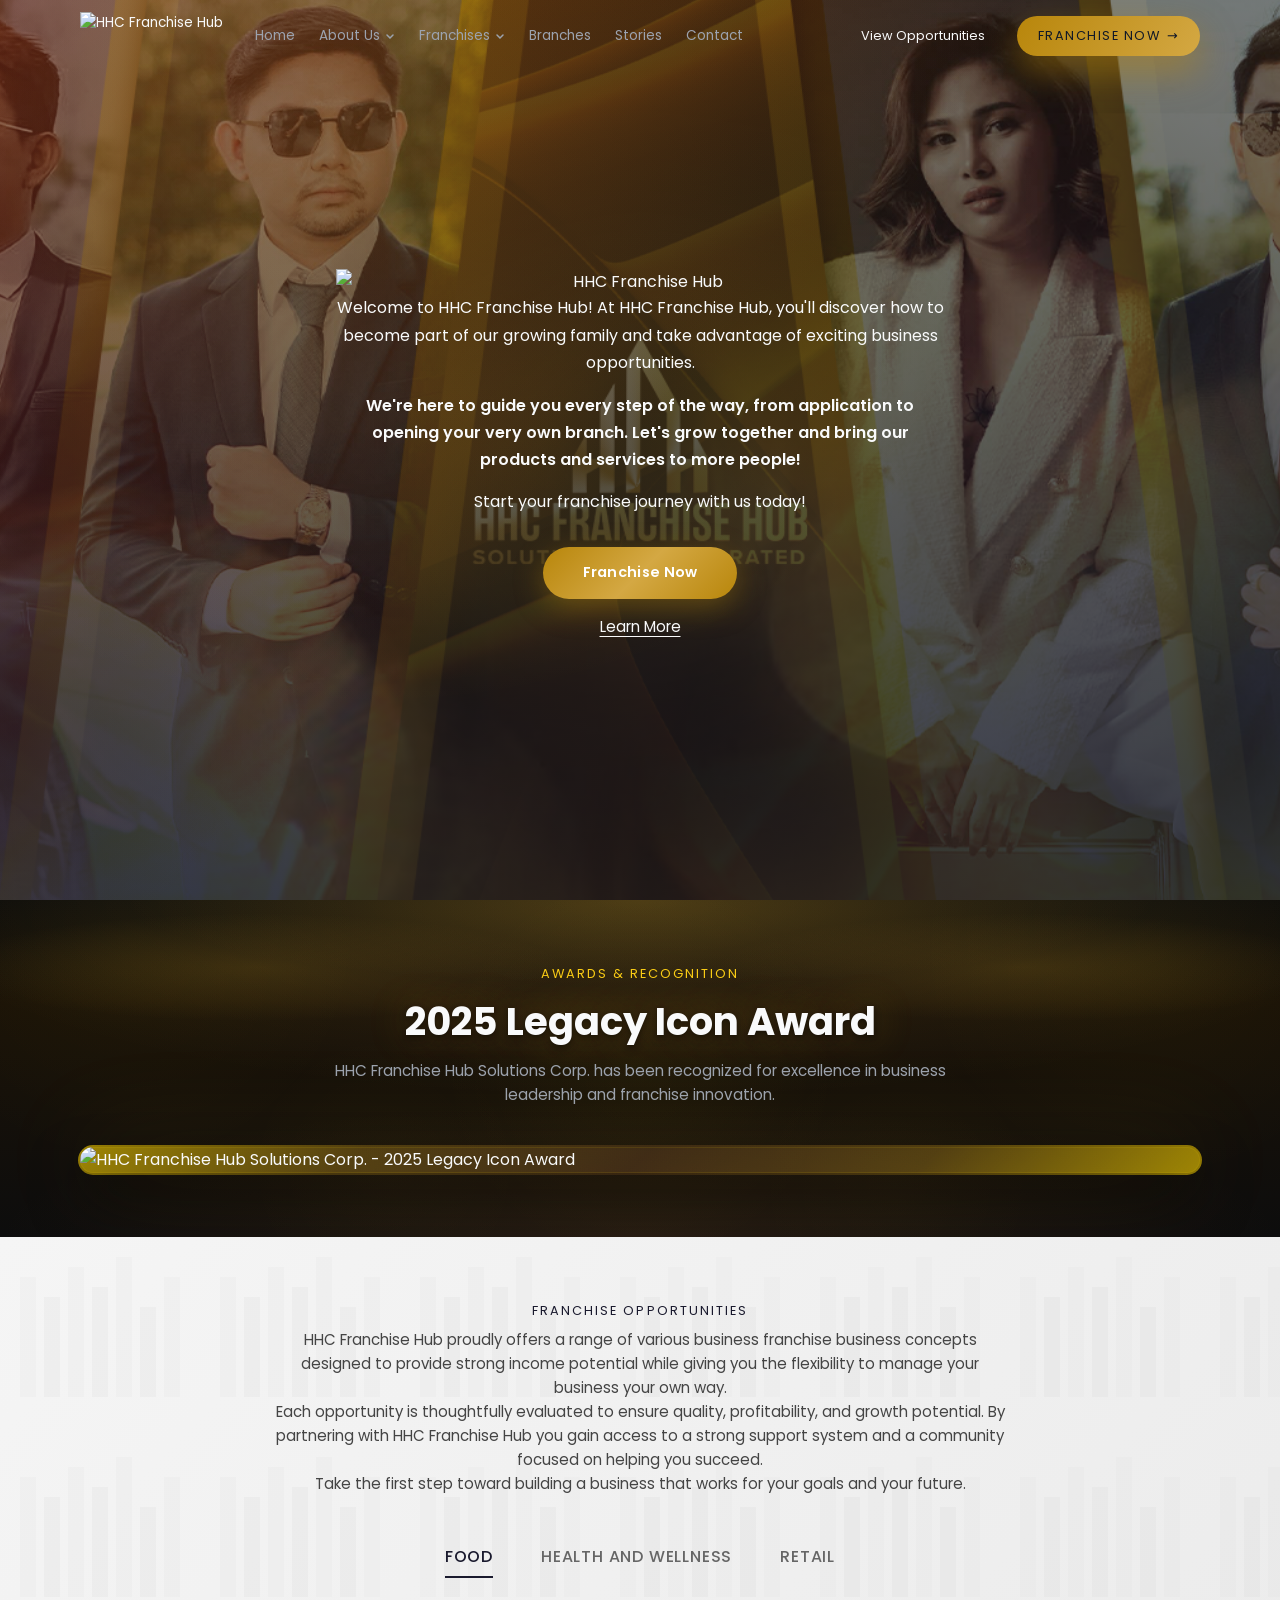
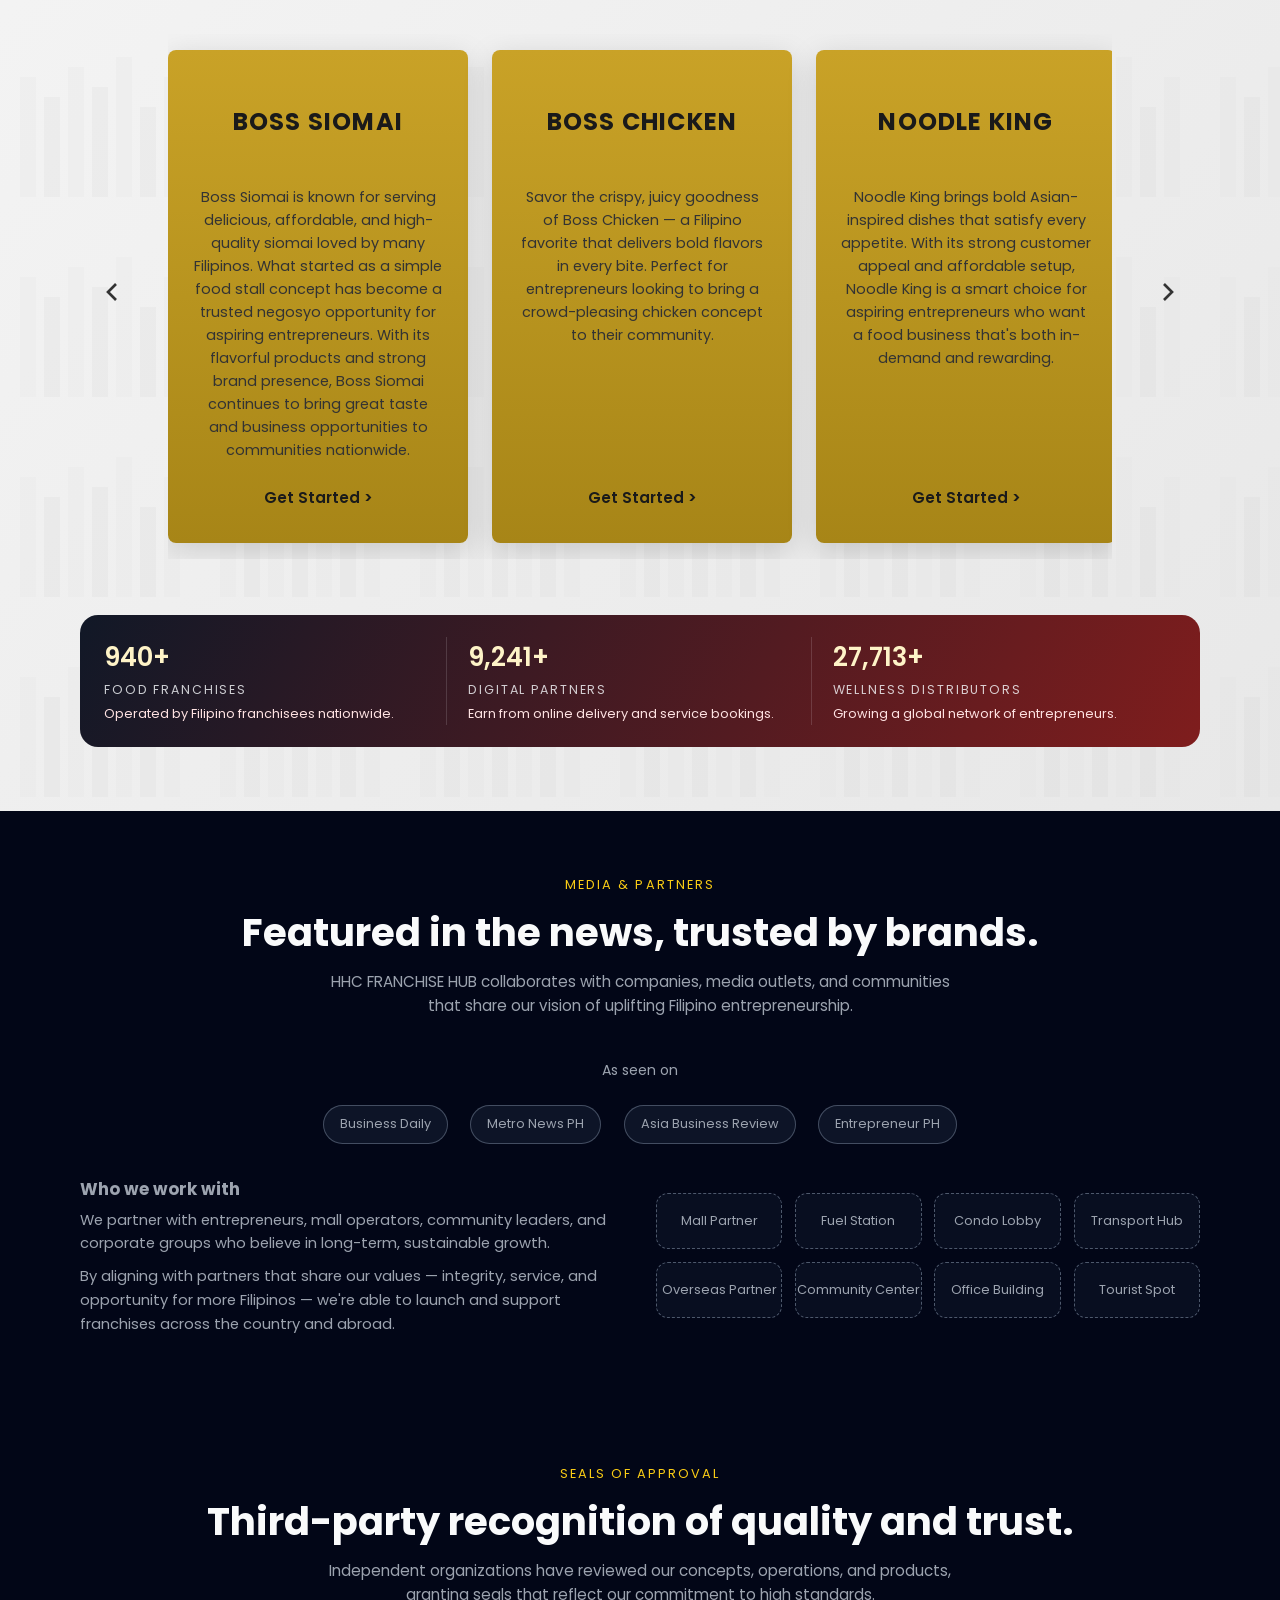
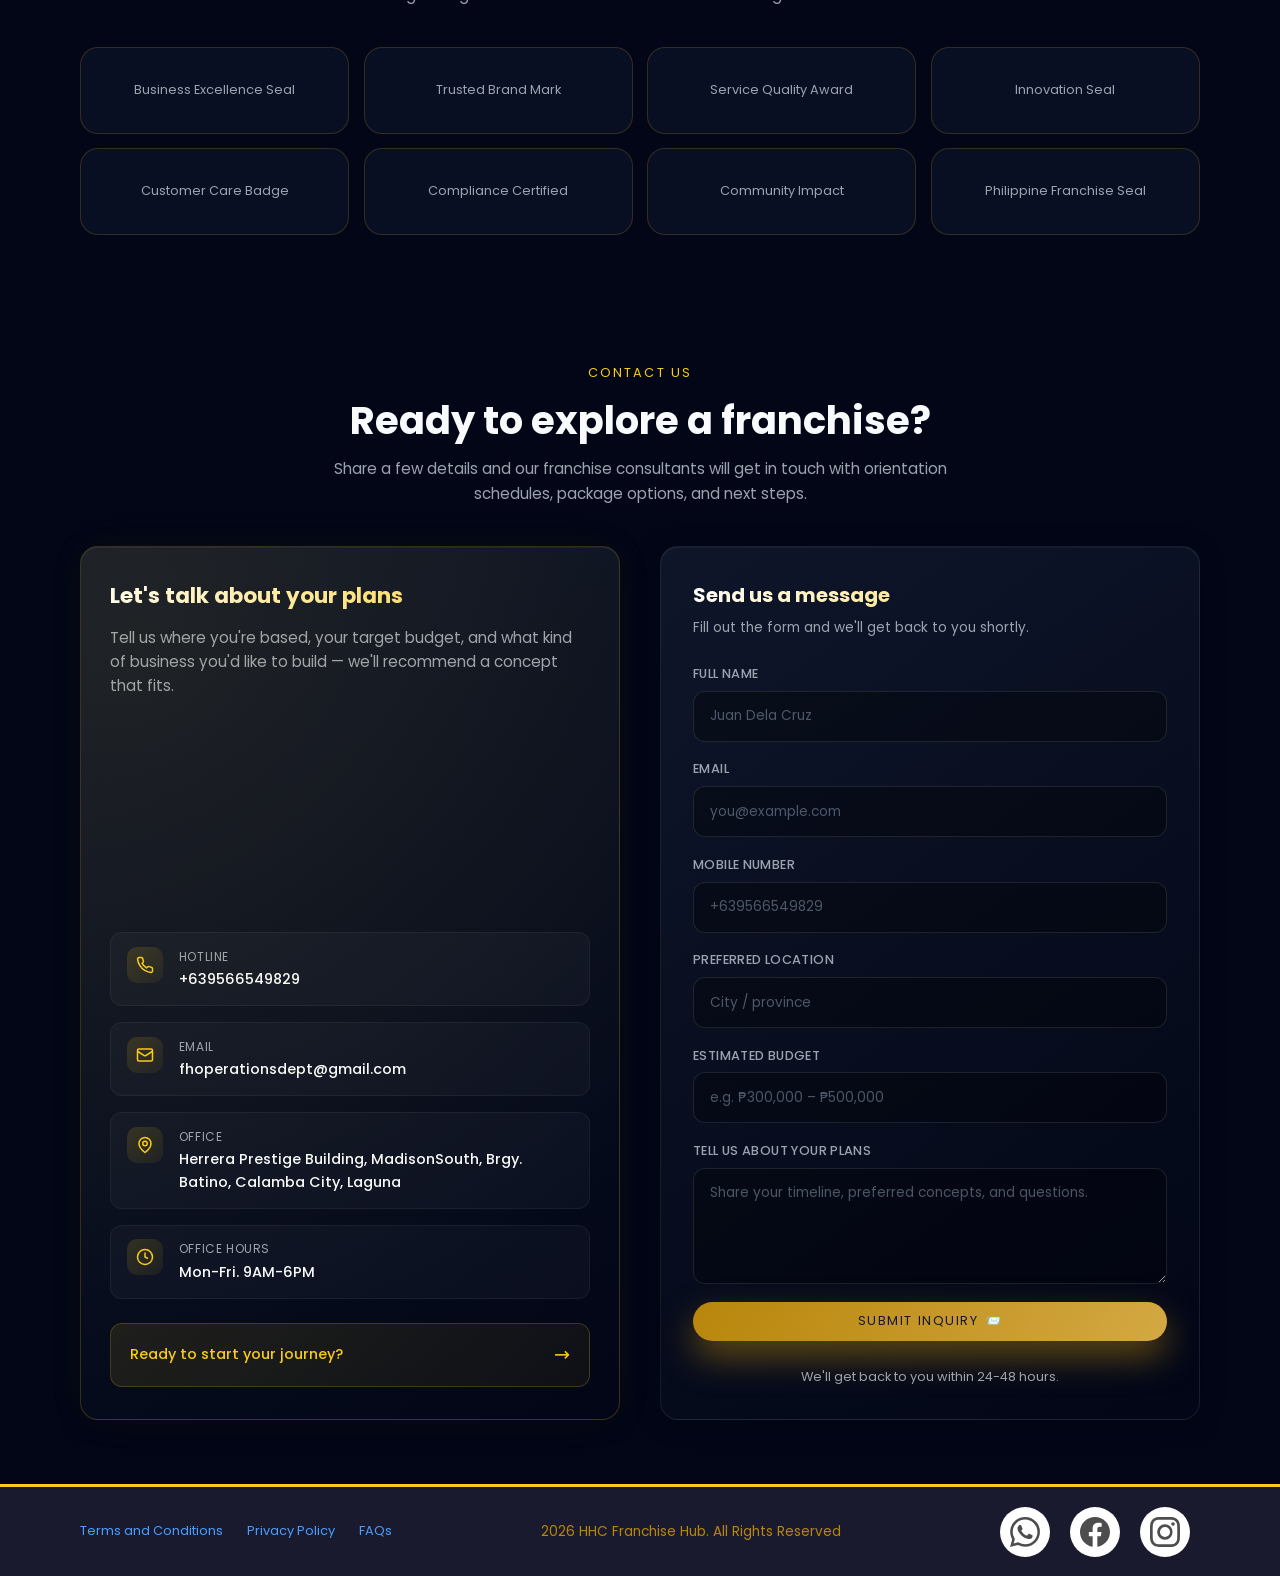
==== commit 2b10d849: "Center and enlarge hero section logo for better visibility" ====
--- a/index.html
+++ b/index.html
@@ -90,9 +90,9 @@
       </div>
       <div class="container hero-grid">
         <div class="hero-content">
-          <h1 class="hero-title" style="text-align:center;">
-            <img src="hero-title-logo.png" alt="HHC Franchise Hub" style="max-width: 100%; height: 92px; object-fit: contain;" />
-          </h1>
+          <div class="hero-logo-wrapper">
+            <img src="hero-title-logo.png" alt="HHC Franchise Hub" class="hero-title-logo" />
+          </div>
           <p class="hero-text">
             Welcome to HHC Franchise Hub! At HHC Franchise Hub, you'll discover how to become part of our growing family and take advantage of exciting business opportunities.
           </p>
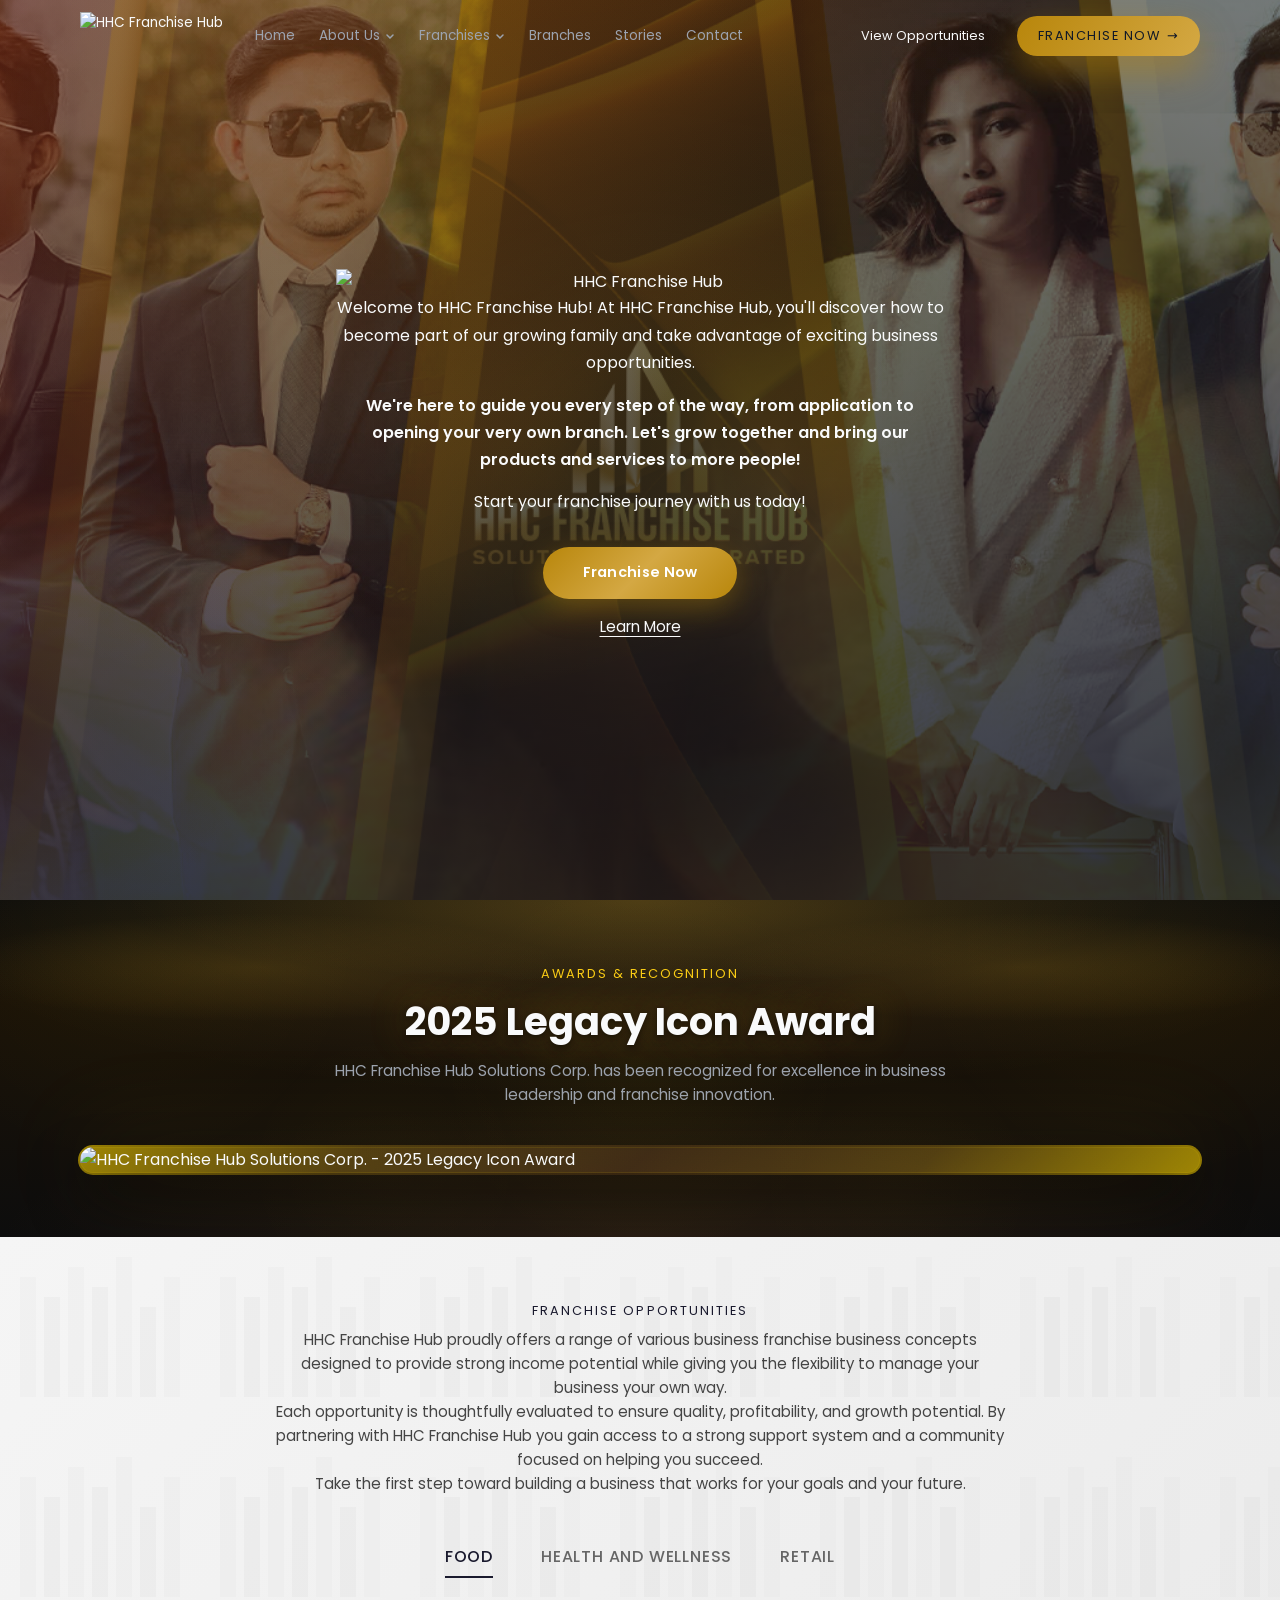
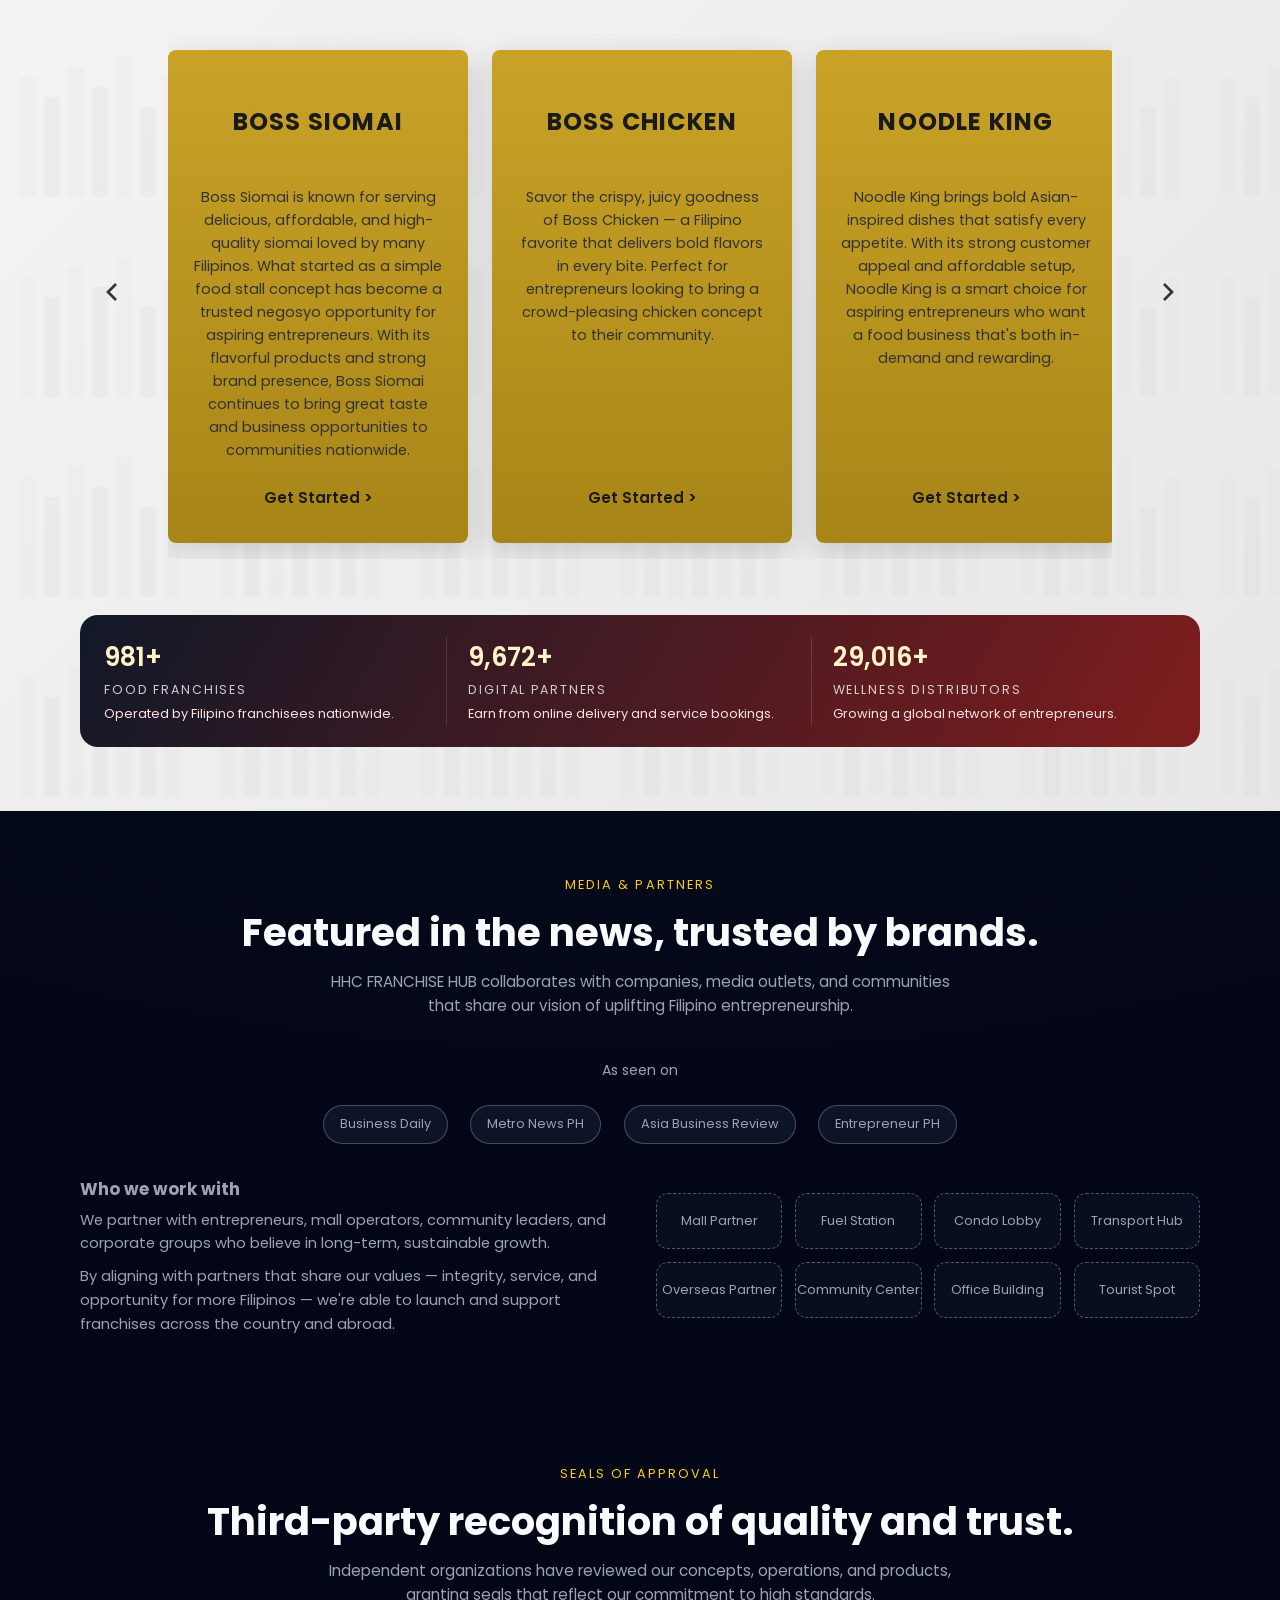
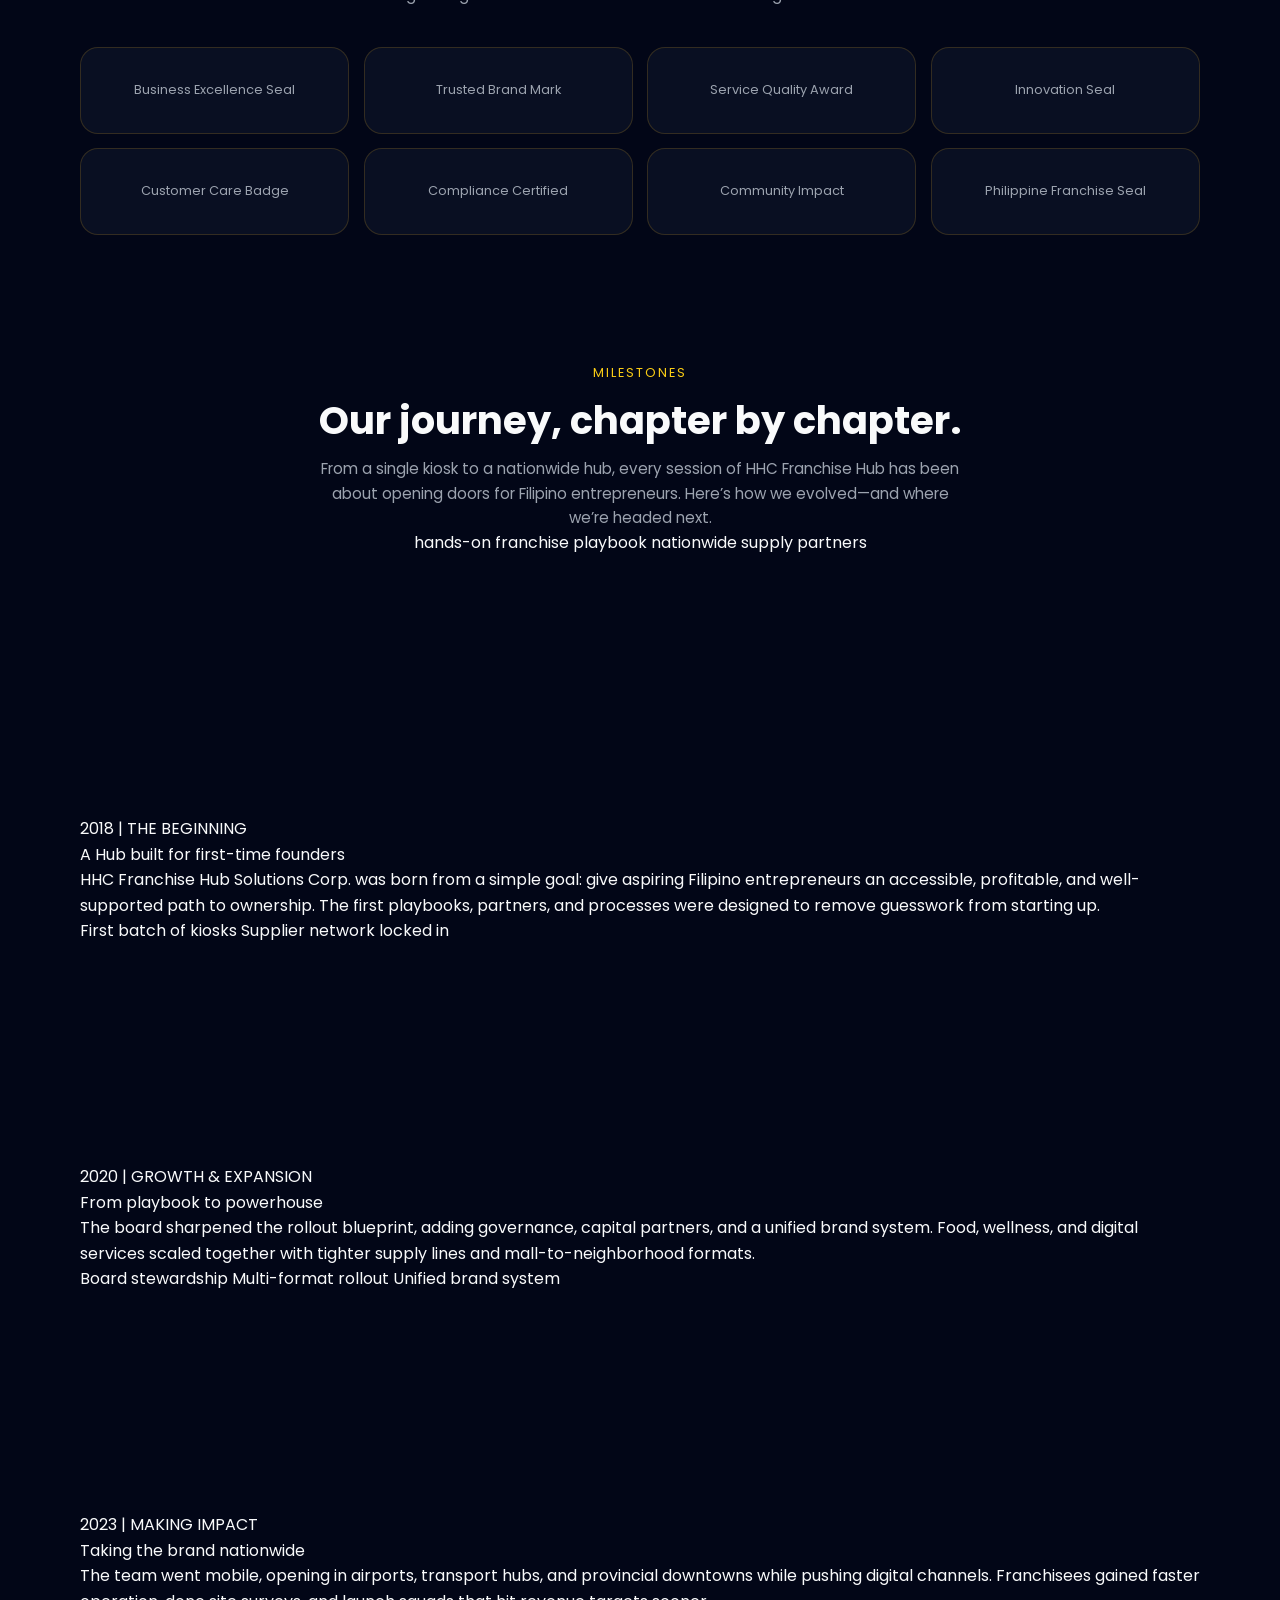
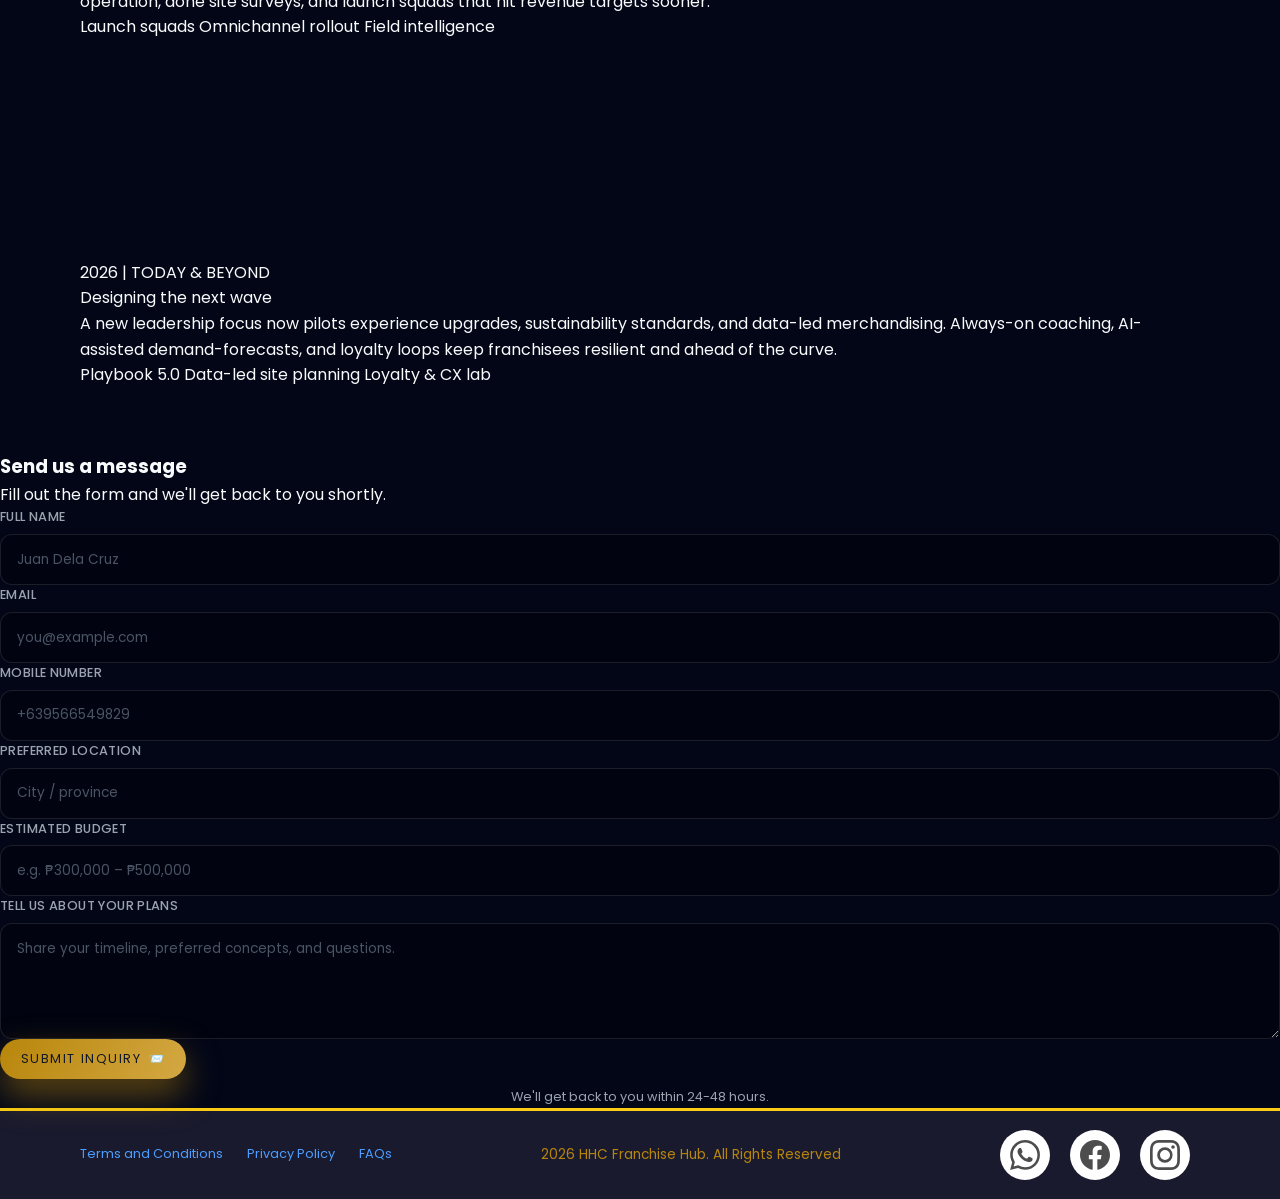
==== commit bc8c4af4: "Improve milestones section with modern professional timeline UI/UX" ====
--- a/index.html
+++ b/index.html
@@ -354,81 +354,81 @@
       </div>
     </section>
 
-    <!-- CONTACT -->
-    <section class="section" id="contact">
+    <!-- MILESTONES / HISTORY TIMELINE -->
+    <section class="section" id="milestones">
       <div class="container">
         <header class="section-header reveal">
-          <p class="section-kicker">Contact Us</p>
-          <h2 class="section-title">Ready to explore a franchise?</h2>
-          <p class="section-subtitle">
-            Share a few details and our franchise consultants will get in touch with orientation schedules, package options, and next steps.
-          </p>
+          <p class="section-kicker">Milestones</p>
+          <h2 class="section-title">Our journey, chapter by chapter.</h2>
+          <p class="section-subtitle">From a single kiosk to a nationwide hub, every session of HHC Franchise Hub has been about opening doors for Filipino entrepreneurs. Here’s how we evolved—and where we’re headed next.</p>
+          <div class="history-mini-metrics">
+            <span class="history-metric-label">hands-on franchise playbook</span>
+            <span class="history-metric-label">nationwide supply partners</span>
+          </div>
         </header>
-
-        <div class="contact-grid">
-          <div class="contact-card reveal delay-1">
-            <div class="contact-card-glow"></div>
-            <h3>Let's talk about your plans</h3>
-            <p>
-              Tell us where you're based, your target budget, and what kind of business you'd like to build — we'll recommend a concept that fits.
-            </p>
-            <div class="contact-meta">
-              <div class="contact-meta-item">
-                <div class="contact-meta-icon">
-                  <svg width="18" height="18" viewBox="0 0 24 24" fill="none" stroke="currentColor" stroke-width="2">
-                    <path d="M22 16.92v3a2 2 0 0 1-2.18 2 19.79 19.79 0 0 1-8.63-3.07 19.5 19.5 0 0 1-6-6 19.79 19.79 0 0 1-3.07-8.67A2 2 0 0 1 4.11 2h3a2 2 0 0 1 2 1.72 12.84 12.84 0 0 0 .7 2.81 2 2 0 0 1-.45 2.11L8.09 9.91a16 16 0 0 0 6 6l1.27-1.27a2 2 0 0 1 2.11-.45 12.84 12.84 0 0 0 2.81.7A2 2 0 0 1 22 16.92z"/>
-                  </svg>
-                </div>
-                <div class="contact-meta-text">
-                  <span class="contact-meta-label">Hotline</span>
-                  <span class="contact-meta-value">+639566549829</span>
-                </div>
+        <div class="modern-timeline">
+          <!-- 2018 -->
+          <div class="milestone in-view">
+            <div class="milestone-pin"></div>
+            <div class="milestone-media" style="--photo: url('founder.jpg'); min-height: 220px;"></div>
+            <div class="milestone-body">
+              <div class="milestone-year">2018 | THE BEGINNING</div>
+              <div class="milestone-title">A Hub built for first-time founders</div>
+              <div class="milestone-text">HHC Franchise Hub Solutions Corp. was born from a simple goal: give aspiring Filipino entrepreneurs an accessible, profitable, and well-supported path to ownership. The first playbooks, partners, and processes were designed to remove guesswork from starting up.</div>
+              <div class="milestone-tags">
+                <span class="milestone-tag">First batch of kiosks</span>
+                <span class="milestone-tag">Supplier network locked in</span>
               </div>
-              <div class="contact-meta-item">
-                <div class="contact-meta-icon">
-                  <svg width="18" height="18" viewBox="0 0 24 24" fill="none" stroke="currentColor" stroke-width="2">
-                    <rect x="2" y="4" width="20" height="16" rx="2"/>
-                    <path d="m22 7-8.97 5.7a1.94 1.94 0 0 1-2.06 0L2 7"/>
-                  </svg>
-                </div>
-                <div class="contact-meta-text">
-                  <span class="contact-meta-label">Email</span>
-                  <span class="contact-meta-value">fhoperationsdept@gmail.com</span>
-                </div>
+            </div>
+          </div>
+          <!-- 2020 -->
+          <div class="milestone in-view">
+            <div class="milestone-pin"></div>
+            <div class="milestone-media" style="--photo: url('expansion.jpg'); min-height: 220px;"></div>
+            <div class="milestone-body">
+              <div class="milestone-year">2020 | GROWTH & EXPANSION</div>
+              <div class="milestone-title">From playbook to powerhouse</div>
+              <div class="milestone-text">The board sharpened the rollout blueprint, adding governance, capital partners, and a unified brand system. Food, wellness, and digital services scaled together with tighter supply lines and mall-to-neighborhood formats.</div>
+              <div class="milestone-tags">
+                <span class="milestone-tag">Board stewardship</span>
+                <span class="milestone-tag">Multi-format rollout</span>
+                <span class="milestone-tag">Unified brand system</span>
               </div>
-              <div class="contact-meta-item">
-                <div class="contact-meta-icon">
-                  <svg width="18" height="18" viewBox="0 0 24 24" fill="none" stroke="currentColor" stroke-width="2">
-                    <path d="M20 10c0 6-8 12-8 12s-8-6-8-12a8 8 0 0 1 16 0Z"/>
-                    <circle cx="12" cy="10" r="3"/>
-                  </svg>
-                </div>
-                <div class="contact-meta-text">
-                  <span class="contact-meta-label">Office</span>
-                  <span class="contact-meta-value">Herrera Prestige Building, MadisonSouth, Brgy. Batino, Calamba City, Laguna</span>
-                </div>
+            </div>
+          </div>
+          <!-- 2023 -->
+          <div class="milestone in-view">
+            <div class="milestone-pin"></div>
+            <div class="milestone-media" style="--photo: url('nationwide.jpg'); min-height: 220px;"></div>
+            <div class="milestone-body">
+              <div class="milestone-year">2023 | MAKING IMPACT</div>
+              <div class="milestone-title">Taking the brand nationwide</div>
+              <div class="milestone-text">The team went mobile, opening in airports, transport hubs, and provincial downtowns while pushing digital channels. Franchisees gained faster operation, done site surveys, and launch squads that hit revenue targets sooner.</div>
+              <div class="milestone-tags">
+                <span class="milestone-tag">Launch squads</span>
+                <span class="milestone-tag">Omnichannel rollout</span>
+                <span class="milestone-tag">Field intelligence</span>
               </div>
-              <div class="contact-meta-item">
-                <div class="contact-meta-icon">
-                  <svg width="18" height="18" viewBox="0 0 24 24" fill="none" stroke="currentColor" stroke-width="2">
-                    <circle cx="12" cy="12" r="10"/>
-                    <polyline points="12 6 12 12 16 14"/>
-                  </svg>
-                </div>
-                <div class="contact-meta-text">
-                  <span class="contact-meta-label">Office Hours</span>
-                  <span class="contact-meta-value">Mon-Fri. 9AM-6PM</span>
-                </div>
+            </div>
+          </div>
+          <!-- 2026 -->
+          <div class="milestone in-view">
+            <div class="milestone-pin"></div>
+            <div class="milestone-media" style="--photo: url('future.jpg'); min-height: 220px;"></div>
+            <div class="milestone-body">
+              <div class="milestone-year">2026 | TODAY & BEYOND</div>
+              <div class="milestone-title">Designing the next wave</div>
+              <div class="milestone-text">A new leadership focus now pilots experience upgrades, sustainability standards, and data-led merchandising. Always-on coaching, AI-assisted demand-forecasts, and loyalty loops keep franchisees resilient and ahead of the curve.</div>
+              <div class="milestone-tags">
+                <span class="milestone-tag">Playbook 5.0</span>
+                <span class="milestone-tag">Data-led site planning</span>
+                <span class="milestone-tag">Loyalty & CX lab</span>
               </div>
             </div>
-            <div class="contact-cta">
-              <span class="contact-cta-text">Ready to start your journey?</span>
-              <span class="contact-cta-arrow">→</span>
-            </div>
-          </div>
-
-          <form class="contact-form reveal delay-2" id="contactForm" action="https://formspree.io/f/mjgevzpj" method="POST">
-            <div class="form-header">
+          </div>
+        </div>
+      </div>
+    </section>
               <h3>Send us a message</h3>
               <p>Fill out the form and we'll get back to you shortly.</p>
             </div>
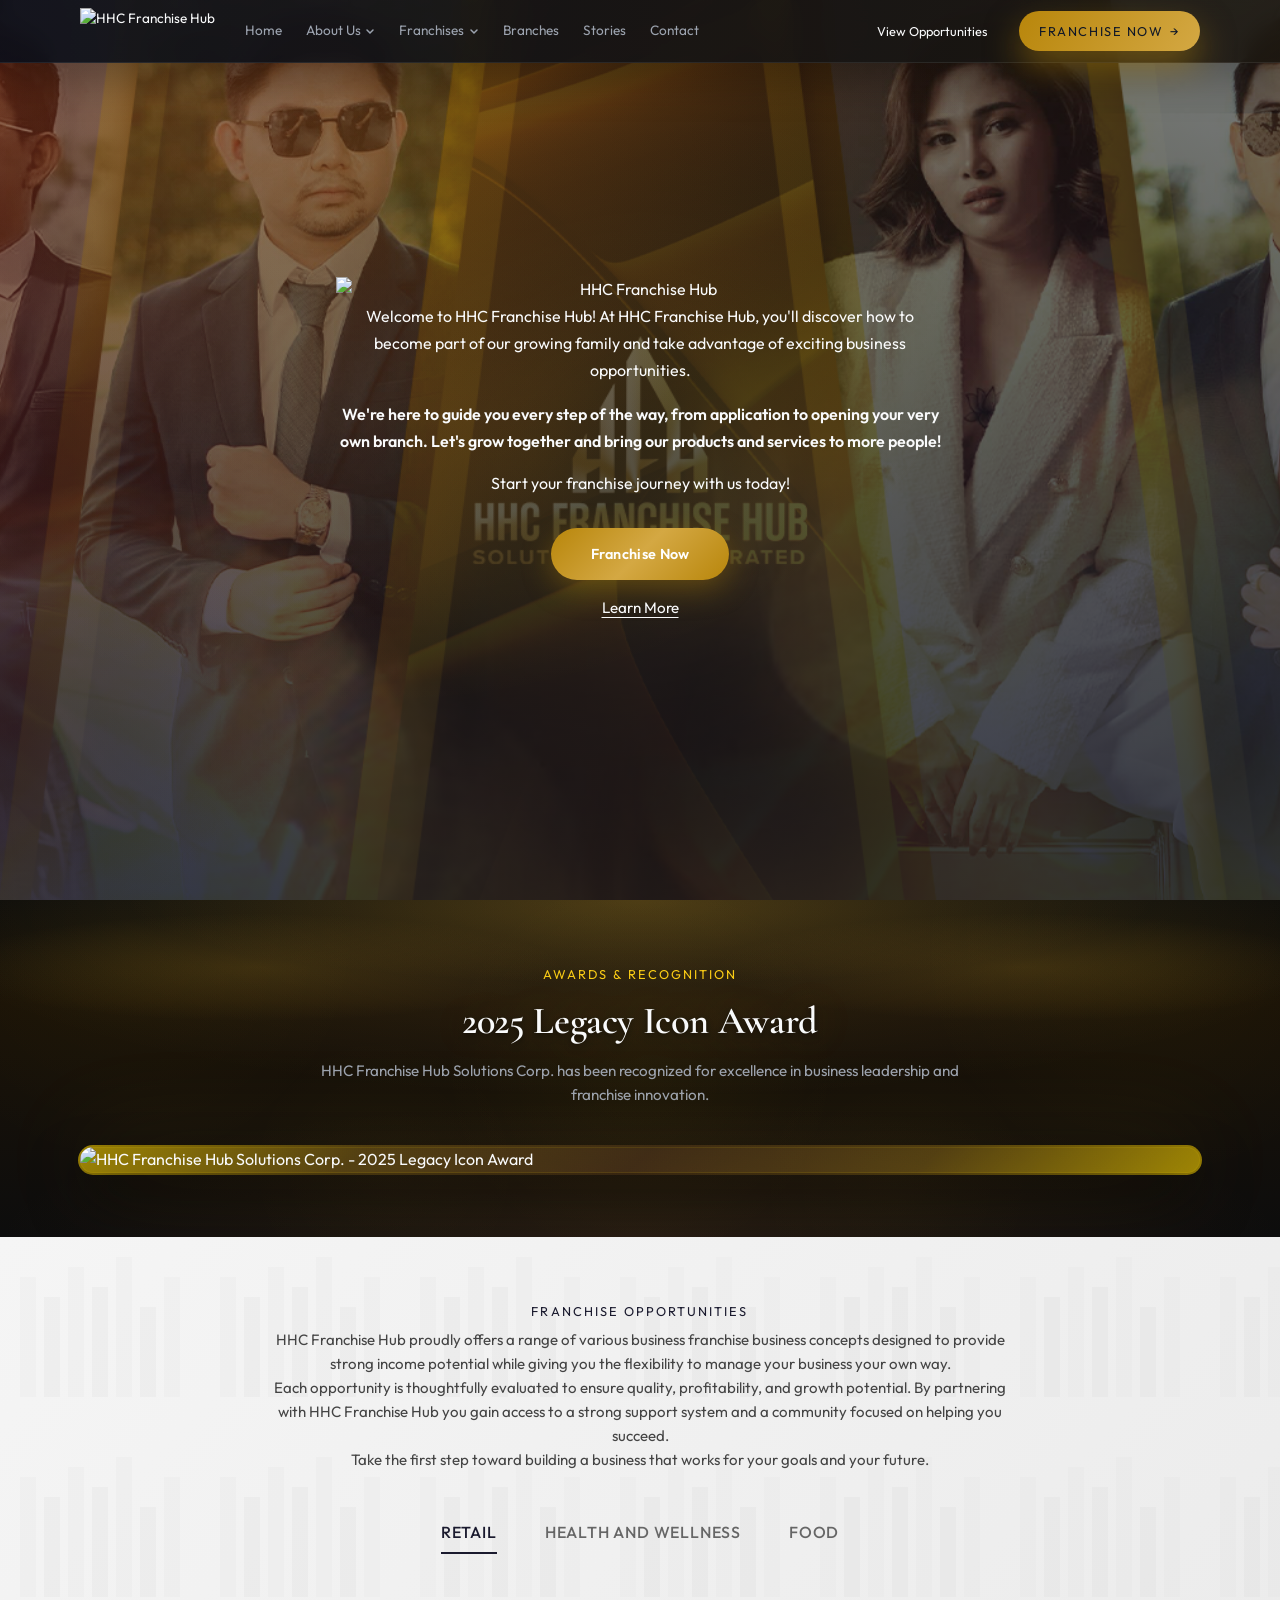
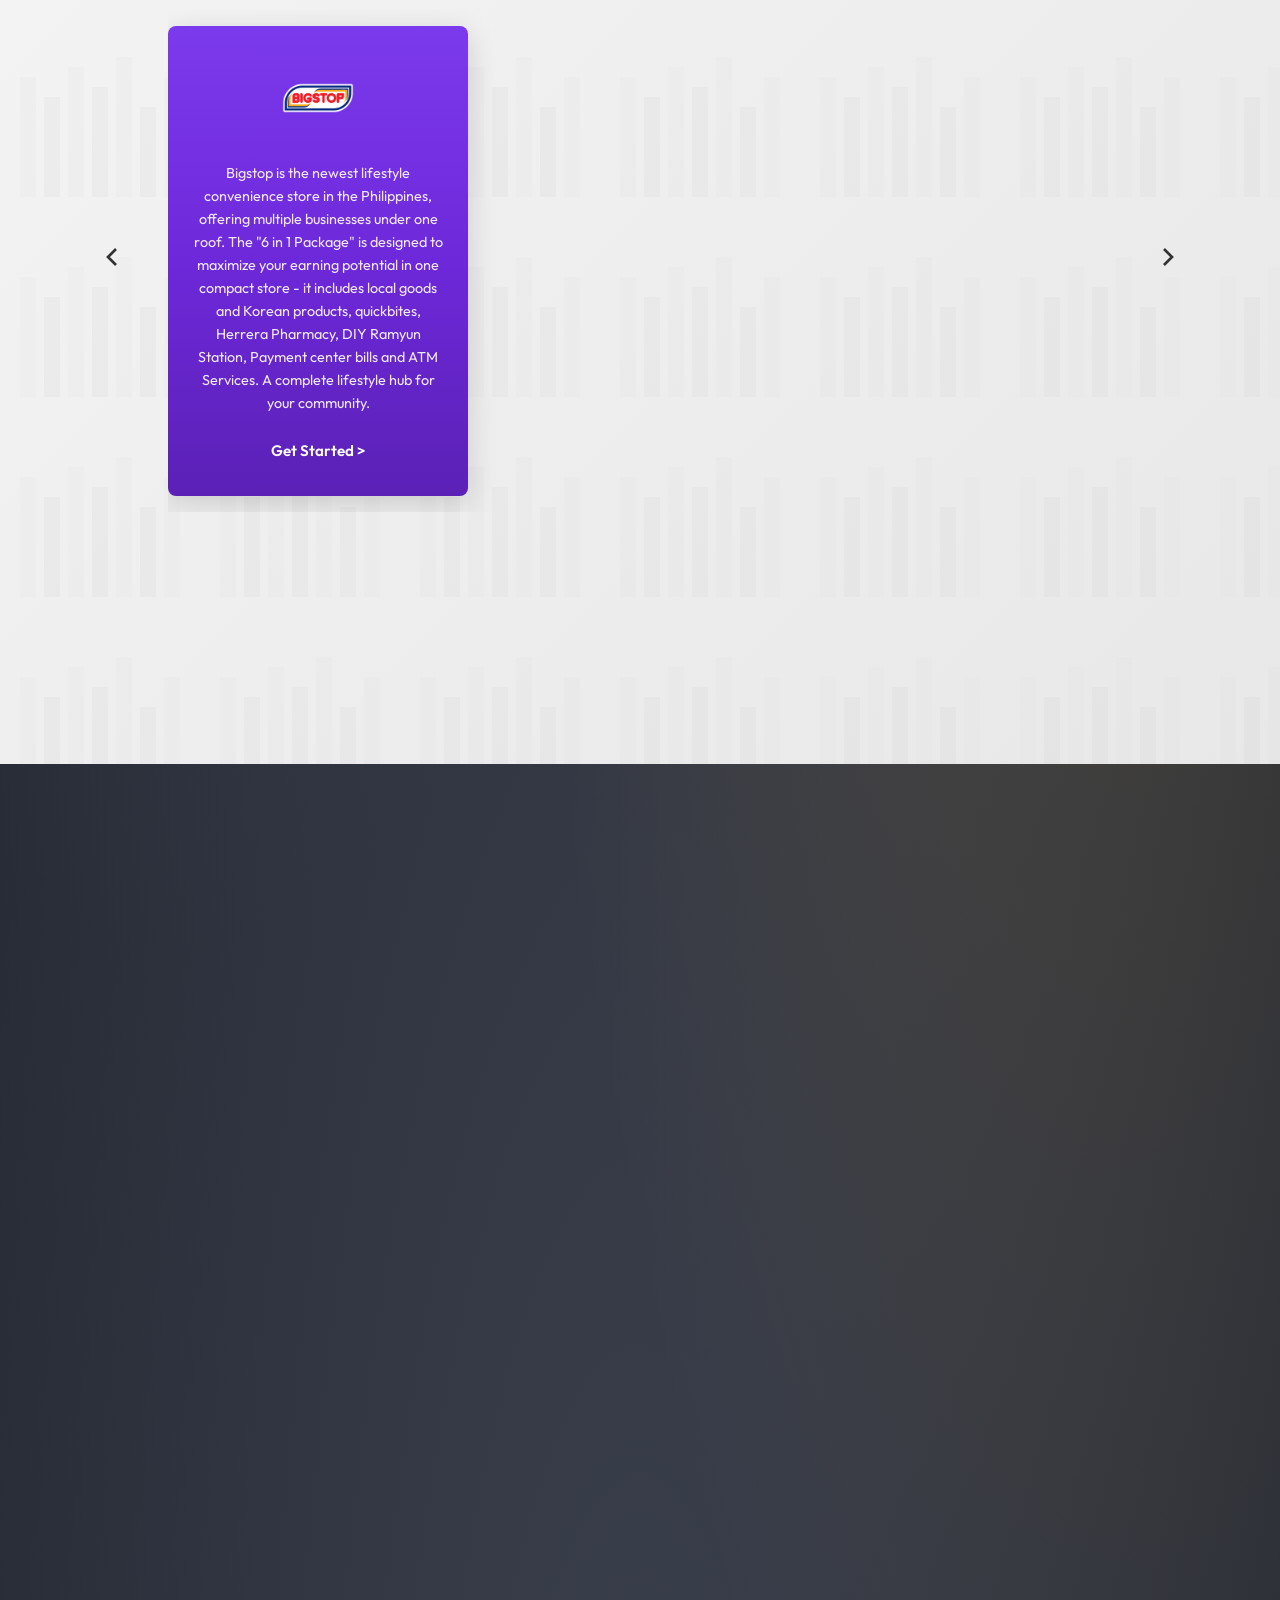
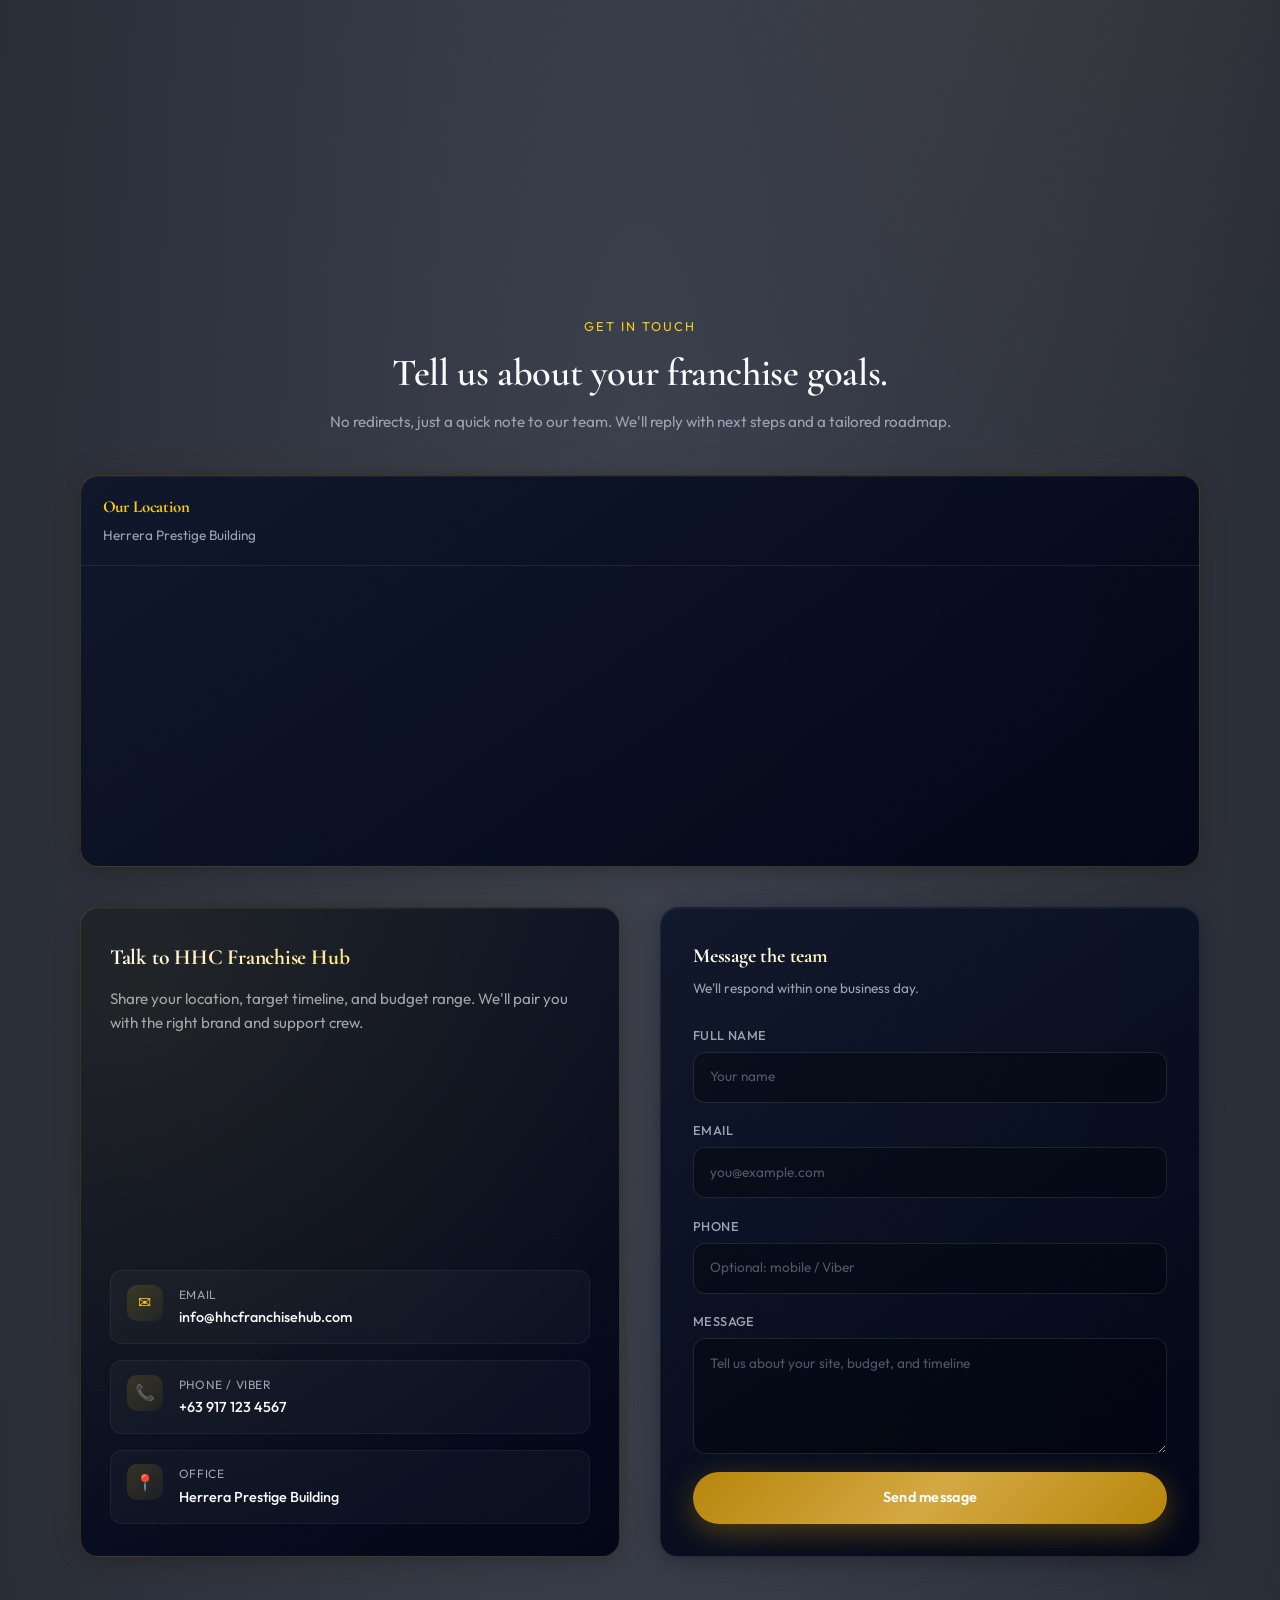
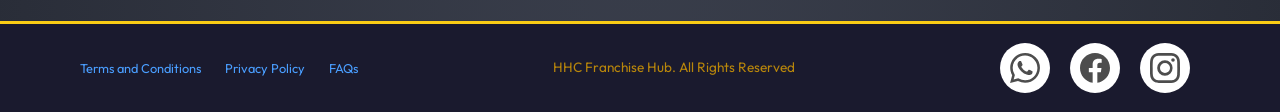
==== commit 10c22a1c: "Update franchise pages, assets, and landing content" ====
--- a/index.html
+++ b/index.html
@@ -1,4 +1,4 @@
-<!DOCTYPE html>
+﻿<!DOCTYPE html>
 <html lang="en">
 <head>
   <meta charset="UTF-8" />
@@ -15,8 +15,8 @@
   </style>
   <!-- Preload hero image -->
   <link rel="preload" href="hero1.jpg.png" as="image" />
-  <!-- Google Font -->
-  <link href="https://fonts.googleapis.com/css2?family=Poppins:wght@300;400;500;600;700&display=swap" rel="stylesheet" />
+  <!-- Google Fonts -->
+  <link href="https://fonts.googleapis.com/css2?family=Cormorant+Garamond:wght@500;600;700&family=Outfit:wght@300;400;500;600;700&display=swap" rel="stylesheet" />
   <!-- Styles -->
   <link rel="stylesheet" href="styles.css" />
 </head>
@@ -58,14 +58,14 @@
         </li>
         <li><a href="branches.html" class="nav-link">Branches</a></li>
         <li><a href="#stories" class="nav-link">Stories</a></li>
-        <li><a href="#contact" class="nav-link">Contact</a></li>
+        <li><a href="#contact-email" class="nav-link">Contact</a></li>
       </ul>
 
       <div class="nav-cta">
         <a href="#franchises" class="btn-outline">View Opportunities</a>
-        <a href="#contact" class="btn-primary">
+        <a href="#contact-email" class="btn-primary">
           Franchise Now
-          <span>→</span>
+          <span>&rarr;</span>
         </a>
         <button class="nav-toggle" id="navToggle" aria-label="Toggle navigation">
           <span></span>
@@ -103,7 +103,7 @@
             Start your franchise journey with us today!
           </p>
           <div class="hero-actions">
-            <a href="#contact" class="btn-gold">
+            <a href="#contact-email" class="btn-gold">
               Franchise Now
             </a>
             <a href="#about" class="hero-link">
@@ -150,9 +150,9 @@
         </header>
 
         <div class="franchise-tabs-underline">
-          <button class="tab-btn-underline active" data-tab="food">Food</button>
+          <button class="tab-btn-underline active" data-tab="retail">Retail</button>
           <button class="tab-btn-underline" data-tab="wellness">Health and Wellness</button>
-          <button class="tab-btn-underline" data-tab="retail">Retail</button>
+          <button class="tab-btn-underline" data-tab="food">Food</button>
         </div>
 
         <div class="franchise-carousel-wrapper">
@@ -163,11 +163,11 @@
           </button>
           
           <div class="franchise-carousel">
-            <div class="franchise-carousel-track" data-category="food">
+            <div class="franchise-carousel-track" data-category="food" style="display: none;">
               <!-- Boss Siomai -->
               <article class="franchise-carousel-card card-gold">
                 <div class="carousel-card-logo">
-                  <img src="boss-siomai-logo.png" alt="Boss Siomai" onerror="this.style.display='none'; this.nextElementSibling.style.display='block';">
+                  <img src="Copy of BOSS SIOMAI2 horizontal.png" alt="Boss Siomai" onerror="this.style.display='none'; this.nextElementSibling.style.display='block';">
                   <h3 class="carousel-card-title-fallback" style="display:none;">Boss Siomai</h3>
                 </div>
                 <p class="carousel-card-text">
@@ -179,11 +179,11 @@
               <!-- Boss Chicken -->
               <article class="franchise-carousel-card card-gold">
                 <div class="carousel-card-logo">
-                  <img src="boss-chickn-logo.png" alt="Boss Chicken" onerror="this.style.display='none'; this.nextElementSibling.style.display='block';">
+                  <img src="Copy of BOSS CHICKN LANDSCAPE LOGO.png" alt="Boss Chicken" onerror="this.style.display='none'; this.nextElementSibling.style.display='block';">
                   <h3 class="carousel-card-title-fallback" style="display:none;">Boss Chicken</h3>
                 </div>
                 <p class="carousel-card-text">
-                  Savor the crispy, juicy goodness of Boss Chicken — a Filipino favorite that delivers bold flavors in every bite. Perfect for entrepreneurs looking to bring a crowd-pleasing chicken concept to their community.
+                  Savor the crispy, juicy goodness of Boss Chicken - a Filipino favorite that delivers bold flavors in every bite. Perfect for entrepreneurs looking to bring a crowd-pleasing chicken concept to their community.
                 </p>
                 <a href="boss-chickn.html" class="carousel-card-link">Get Started &gt;</a>
               </article>
@@ -191,7 +191,7 @@
               <!-- Noodle King -->
               <article class="franchise-carousel-card card-gold">
                 <div class="carousel-card-logo">
-                  <img src="noodle-king-logo.png" alt="Noodle King" onerror="this.style.display='none'; this.nextElementSibling.style.display='block';">
+                  <img src="Copy of noodle king logo.png" alt="Noodle King" onerror="this.style.display='none'; this.nextElementSibling.style.display='block';">
                   <h3 class="carousel-card-title-fallback" style="display:none;">Noodle King</h3>
                 </div>
                 <p class="carousel-card-text">
@@ -203,33 +203,33 @@
               <!-- Burger 2 Go -->
               <article class="franchise-carousel-card card-maroon">
                 <div class="carousel-card-logo">
-                  <img src="burger-2-go-logo.png" alt="Burger 2 Go" onerror="this.style.display='none'; this.nextElementSibling.style.display='block';">
+                  <img src="Burger2Go_Official Logo.png" alt="Burger 2 Go" onerror="this.style.display='none'; this.nextElementSibling.style.display='block';">
                   <h3 class="carousel-card-title-fallback" style="display:none;">Burger 2 Go</h3>
                 </div>
                 <p class="carousel-card-text">
-                  Buy 1 Take 1 burgers, footlong hotdogs, chicken sandwiches and more. Premium taste at affordable prices — Burger 2 Go is the perfect franchise for high-traffic areas where customers want great value and delicious food on the go.
-                </p>
-                <a href="#contact" class="carousel-card-link">Get Started &gt;</a>
+                  Buy 1 Take 1 burgers, footlong hotdogs, chicken sandwiches and more. Premium taste at affordable prices - Burger 2 Go is the perfect franchise for high-traffic areas where customers want great value and delicious food on the go.
+                </p>
+                <a href="#contact-email" class="carousel-card-link">Get Started &gt;</a>
               </article>
 
               <!-- Boss Fries -->
               <article class="franchise-carousel-card card-gold">
                 <div class="carousel-card-logo">
-                  <img src="boss-fries-logo.png" alt="Boss Fries" onerror="this.style.display='none'; this.nextElementSibling.style.display='block';">
+                  <img src="Copy of boss fries mascot.png" alt="Boss Fries" onerror="this.style.display='none'; this.nextElementSibling.style.display='block';">
                   <h3 class="carousel-card-title-fallback" style="display:none;">Boss Fries</h3>
                 </div>
                 <p class="carousel-card-text">
-                  Indulge in the irresistible goodness of Boss Fries made to satisfy every craving. Freshly cooked, golden, and extra crispy on the outside, soft and fluffy on the inside. Coated with rich and flavorful seasonings — every bite delivers a burst of sarap that hits just right. Perfect for snack time, bonding moments, or anytime you need a quick comfort food fix.
-                </p>
-                <a href="#contact" class="carousel-card-link">Get Started &gt;</a>
+                  Indulge in the irresistible goodness of Boss Fries made to satisfy every craving. Freshly cooked, golden, and extra crispy on the outside, soft and fluffy on the inside. Coated with rich and flavorful seasonings - every bite delivers a burst of sarap that hits just right. Perfect for snack time, bonding moments, or anytime you need a quick comfort food fix.
+                </p>
+                <a href="#contact-email" class="carousel-card-link">Get Started &gt;</a>
               </article>
             </div>
 
             <div class="franchise-carousel-track" data-category="wellness" style="display: none;">
               <!-- Herrera Pharmacy -->
               <article class="franchise-carousel-card card-teal">
-                <div class="carousel-card-logo">
-                  <img src="herrera-pharmacy-logo.png" alt="Herrera Pharmacy" onerror="this.style.display='none'; this.nextElementSibling.style.display='block';">
+                <div class="carousel-card-logo carousel-card-logo-herrera">
+                  <img src="Copy of hp final logo vertical.png" alt="Herrera Pharmacy" onerror="this.style.display='none'; this.nextElementSibling.style.display='block';">
                   <h3 class="carousel-card-title-fallback" style="display:none;">Herrera Pharmacy</h3>
                 </div>
                 <p class="carousel-card-text">
@@ -239,15 +239,15 @@
               </article>
             </div>
 
-            <div class="franchise-carousel-track" data-category="retail" style="display: none;">
+            <div class="franchise-carousel-track" data-category="retail">
               <!-- Bigstop -->
               <article class="franchise-carousel-card card-purple">
                 <div class="carousel-card-logo">
-                  <img src="bigstop-logo.png" alt="Bigstop" onerror="this.style.display='none'; this.nextElementSibling.style.display='block';">
+                  <img src="bigstop shape.png" alt="Bigstop" onerror="this.style.display='none'; this.nextElementSibling.style.display='block';">
                   <h3 class="carousel-card-title-fallback" style="display:none;">Bigstop</h3>
                 </div>
                 <p class="carousel-card-text">
-                  Bigstop is the newest lifestyle convenience store in the Philippines, offering multiple businesses under one roof. The "6 in 1 Package" is designed to maximize your earning potential in one compact store — it includes local goods and Korean products, quickbites, Herrera Pharmacy, DIY Ramyun Station, Payment center bills and ATM Services. A complete lifestyle hub for your community.
+                  Bigstop is the newest lifestyle convenience store in the Philippines, offering multiple businesses under one roof. The "6 in 1 Package" is designed to maximize your earning potential in one compact store - it includes local goods and Korean products, quickbites, Herrera Pharmacy, DIY Ramyun Station, Payment center bills and ATM Services. A complete lifestyle hub for your community.
                 </p>
                 <a href="bigstop.html" class="carousel-card-link">Get Started &gt;</a>
               </article>
@@ -312,7 +312,7 @@
               We partner with entrepreneurs, mall operators, community leaders, and corporate groups who believe in long-term, sustainable growth.
             </p>
             <p style="margin-top:0.6rem;">
-              By aligning with partners that share our values — integrity, service, and opportunity for more Filipinos — we're able to launch and support franchises across the country and abroad.
+              By aligning with partners that share our values - integrity, service, and opportunity for more Filipinos - we're able to launch and support franchises across the country and abroad.
             </p>
           </div>
 
@@ -354,118 +354,85 @@
       </div>
     </section>
 
-    <!-- MILESTONES / HISTORY TIMELINE -->
-    <section class="section" id="milestones">
+    <!-- CONTACT / EMAIL SECTION -->
+    <section class="section" id="contact-email">
       <div class="container">
-        <header class="section-header reveal">
-          <p class="section-kicker">Milestones</p>
-          <h2 class="section-title">Our journey, chapter by chapter.</h2>
-          <p class="section-subtitle">From a single kiosk to a nationwide hub, every session of HHC Franchise Hub has been about opening doors for Filipino entrepreneurs. Here’s how we evolved—and where we’re headed next.</p>
-          <div class="history-mini-metrics">
-            <span class="history-metric-label">hands-on franchise playbook</span>
-            <span class="history-metric-label">nationwide supply partners</span>
-          </div>
+        <header class="section-header">
+          <p class="section-kicker">Get in touch</p>
+          <h2 class="section-title">Tell us about your franchise goals.</h2>
+          <p class="section-subtitle">No redirects, just a quick note to our team. We'll reply with next steps and a tailored roadmap.</p>
         </header>
-        <div class="modern-timeline">
-          <!-- 2018 -->
-          <div class="milestone in-view">
-            <div class="milestone-pin"></div>
-            <div class="milestone-media" style="--photo: url('founder.jpg'); min-height: 220px;"></div>
-            <div class="milestone-body">
-              <div class="milestone-year">2018 | THE BEGINNING</div>
-              <div class="milestone-title">A Hub built for first-time founders</div>
-              <div class="milestone-text">HHC Franchise Hub Solutions Corp. was born from a simple goal: give aspiring Filipino entrepreneurs an accessible, profitable, and well-supported path to ownership. The first playbooks, partners, and processes were designed to remove guesswork from starting up.</div>
-              <div class="milestone-tags">
-                <span class="milestone-tag">First batch of kiosks</span>
-                <span class="milestone-tag">Supplier network locked in</span>
+
+        <div class="contact-location-map">
+          <div class="contact-location-map-copy">
+            <h3>Our Location</h3>
+            <p>Herrera Prestige Building</p>
+          </div>
+          <iframe
+            title="Herrera Prestige Building map"
+            src="https://www.google.com/maps?q=14.2009862,121.1295115&z=17&output=embed"
+            loading="lazy"
+            referrerpolicy="no-referrer-when-downgrade"
+            allowfullscreen
+          ></iframe>
+        </div>
+
+        <div class="contact-grid">
+          <!-- Info card -->
+          <article class="contact-card">
+            <div class="contact-card-glow"></div>
+            <h3>Talk to HHC Franchise Hub</h3>
+            <p>Share your location, target timeline, and budget range. We'll pair you with the right brand and support crew.</p>
+            <div class="contact-meta">
+              <div class="contact-meta-item">
+                <div class="contact-meta-icon">✉️</div>
+                <div class="contact-meta-text">
+                  <span class="contact-meta-label">Email</span>
+                  <span class="contact-meta-value">info@hhcfranchisehub.com</span>
+                </div>
               </div>
-            </div>
-          </div>
-          <!-- 2020 -->
-          <div class="milestone in-view">
-            <div class="milestone-pin"></div>
-            <div class="milestone-media" style="--photo: url('expansion.jpg'); min-height: 220px;"></div>
-            <div class="milestone-body">
-              <div class="milestone-year">2020 | GROWTH & EXPANSION</div>
-              <div class="milestone-title">From playbook to powerhouse</div>
-              <div class="milestone-text">The board sharpened the rollout blueprint, adding governance, capital partners, and a unified brand system. Food, wellness, and digital services scaled together with tighter supply lines and mall-to-neighborhood formats.</div>
-              <div class="milestone-tags">
-                <span class="milestone-tag">Board stewardship</span>
-                <span class="milestone-tag">Multi-format rollout</span>
-                <span class="milestone-tag">Unified brand system</span>
+              <div class="contact-meta-item">
+                <div class="contact-meta-icon">📞</div>
+                <div class="contact-meta-text">
+                  <span class="contact-meta-label">Phone / Viber</span>
+                  <span class="contact-meta-value">+63 917 123 4567</span>
+                </div>
               </div>
-            </div>
-          </div>
-          <!-- 2023 -->
-          <div class="milestone in-view">
-            <div class="milestone-pin"></div>
-            <div class="milestone-media" style="--photo: url('nationwide.jpg'); min-height: 220px;"></div>
-            <div class="milestone-body">
-              <div class="milestone-year">2023 | MAKING IMPACT</div>
-              <div class="milestone-title">Taking the brand nationwide</div>
-              <div class="milestone-text">The team went mobile, opening in airports, transport hubs, and provincial downtowns while pushing digital channels. Franchisees gained faster operation, done site surveys, and launch squads that hit revenue targets sooner.</div>
-              <div class="milestone-tags">
-                <span class="milestone-tag">Launch squads</span>
-                <span class="milestone-tag">Omnichannel rollout</span>
-                <span class="milestone-tag">Field intelligence</span>
+              <div class="contact-meta-item">
+                <div class="contact-meta-icon">📍</div>
+                <div class="contact-meta-text">
+                  <span class="contact-meta-label">Office</span>
+                  <span class="contact-meta-value">Herrera Prestige Building</span>
+                </div>
               </div>
             </div>
-          </div>
-          <!-- 2026 -->
-          <div class="milestone in-view">
-            <div class="milestone-pin"></div>
-            <div class="milestone-media" style="--photo: url('future.jpg'); min-height: 220px;"></div>
-            <div class="milestone-body">
-              <div class="milestone-year">2026 | TODAY & BEYOND</div>
-              <div class="milestone-title">Designing the next wave</div>
-              <div class="milestone-text">A new leadership focus now pilots experience upgrades, sustainability standards, and data-led merchandising. Always-on coaching, AI-assisted demand-forecasts, and loyalty loops keep franchisees resilient and ahead of the curve.</div>
-              <div class="milestone-tags">
-                <span class="milestone-tag">Playbook 5.0</span>
-                <span class="milestone-tag">Data-led site planning</span>
-                <span class="milestone-tag">Loyalty & CX lab</span>
-              </div>
-            </div>
-          </div>
-        </div>
-      </div>
-    </section>
-              <h3>Send us a message</h3>
-              <p>Fill out the form and we'll get back to you shortly.</p>
-            </div>
+          </article>
+
+          <!-- Form -->
+          <form class="contact-form" id="contactForm" action="https://formspree.io/f/mjgevzpj" method="POST">
+            <div class="form-header">
+              <h3>Message the team</h3>
+              <p>We'll respond within one business day.</p>
+            </div>
+            <input type="hidden" name="_redirect" value="https://hhcfranchisehub.com/#contact-email" />
             <div class="field">
               <label for="name">Full Name</label>
-              <input id="name" name="name" type="text" placeholder="Juan Dela Cruz" required />
+              <input id="name" name="name" type="text" placeholder="Your name" required />
             </div>
             <div class="field">
               <label for="email">Email</label>
               <input id="email" name="email" type="email" placeholder="you@example.com" required />
             </div>
             <div class="field">
-              <label for="phone">Mobile Number</label>
-              <input id="phone" name="phone" type="tel" placeholder="+639566549829" />
+              <label for="phone">Phone</label>
+              <input id="phone" name="phone" type="tel" placeholder="Optional: mobile / Viber" />
             </div>
             <div class="field">
-              <label for="location">Preferred Location</label>
-              <input id="location" name="location" type="text" placeholder="City / province" />
-            </div>
-            <div class="field">
-              <label for="budget">Estimated Budget</label>
-              <input id="budget" name="budget" type="text" placeholder="e.g. ₱300,000 – ₱500,000" />
-            </div>
-            <div class="field">
-              <label for="message">Tell us about your plans</label>
-              <textarea id="message" name="message" rows="4" placeholder="Share your timeline, preferred concepts, and questions." required></textarea>
-            </div>
-            <button type="submit" class="btn-primary" id="submitBtn">
-              Submit inquiry
-              <span>📨</span>
-            </button>
-            <p class="contact-note" id="formNote">
-              We'll get back to you within 24-48 hours.
-            </p>
-            <div id="formSuccess" style="display:none; background: linear-gradient(135deg, #22c55e, #16a34a); color: #fff; padding: 1.2rem; border-radius: 12px; text-align: center; margin-top: 1rem;">
-              <strong>Thank you!</strong><br>Your inquiry has been sent. We'll contact you within 24-48 hours.
-            </div>
+              <label for="message">Message</label>
+              <textarea id="message" name="message" rows="4" placeholder="Tell us about your site, budget, and timeline" required></textarea>
+            </div>
+            <button class="btn-gold" type="submit" id="contactSubmit">Send message</button>
+            <p class="contact-note" id="contactStatus" style="display:none;"></p>
           </form>
         </div>
       </div>
@@ -569,6 +536,50 @@
     if (yearSpan) {
       yearSpan.textContent = new Date().getFullYear();
     }
+
+    // Contact form inline submit (stay on page, no redirect)
+    const contactForm = document.getElementById('contactForm');
+    const contactStatus = document.getElementById('contactStatus');
+    const contactSubmit = document.getElementById('contactSubmit');
+
+    if (contactForm) {
+      contactForm.addEventListener('submit', async (e) => {
+        e.preventDefault();
+        if (contactSubmit) {
+          contactSubmit.disabled = true;
+          contactSubmit.textContent = 'Sending...';
+        }
+        const formData = new FormData(contactForm);
+        try {
+          const res = await fetch(contactForm.action, {
+            method: 'POST',
+            body: formData,
+            headers: { Accept: 'application/json' },
+          });
+          if (res.ok) {
+            contactStatus.style.display = 'block';
+            contactStatus.style.color = '#22c55e';
+            contactStatus.textContent = 'Thanks! Your message was sent successfully.';
+            contactForm.reset();
+          } else {
+            throw new Error('Network error');
+          }
+        } catch (err) {
+          contactStatus.style.display = 'block';
+          contactStatus.style.color = '#f97316';
+          contactStatus.textContent = 'Something went wrong. Please email info@hhcfranchisehub.com.';
+        } finally {
+          if (contactSubmit) {
+            contactSubmit.disabled = false;
+            contactSubmit.textContent = 'Send message';
+          }
+        }
+      });
+    }
   </script>
 </body>
 </html>
+
+
+
+
--- a/styles.css
+++ b/styles.css
@@ -1,3 +1,9 @@
+.nav-logo-cta {
+  height: 48px;
+  width: auto;
+  margin: 0 1rem;
+  vertical-align: middle;
+}
 :root {
   --bg: #0b1220;
   --bg-alt: #111827;
@@ -13,7 +19,16 @@
   --shadow-soft: 0 20px 40px rgba(15, 23, 42, 0.7);
   --transition-fast: 0.2s ease;
   --transition-med: 0.3s ease;
-  --nav-height: 72px;
+  --nav-height: 62px;
+  --font-serif: "Cormorant Garamond", Georgia, serif;
+  --font-sans: "Outfit", "Poppins", system-ui, -apple-system, "Segoe UI", sans-serif;
+  --gold-soft: #f6c453;
+  --gold: #f1b93d;
+  --gold-deep: #b8860b;
+  --glass: rgba(13, 17, 28, 0.72);
+  --glass-strong: rgba(18, 24, 40, 0.82);
+  --panel-stroke: rgba(255, 255, 255, 0.06);
+  --glow: 0 20px 60px rgba(240, 181, 58, 0.18);
 }
 
 * {
@@ -27,8 +42,10 @@
 }
 
 body {
-  font-family: "Poppins", system-ui, -apple-system, BlinkMacSystemFont, "Segoe UI", sans-serif;
-  background: radial-gradient(circle at top, #1f2937 0, #020617 45%);
+  font-family: var(--font-sans);
+  background: radial-gradient(140% 120% at 15% 10%, rgba(71, 85, 105, 0.45), transparent 35%),
+              radial-gradient(120% 140% at 85% 20%, rgba(190, 154, 68, 0.25), transparent 40%),
+              radial-gradient(120% 160% at 50% 80%, rgba(12, 18, 35, 0.8), rgba(3, 6, 14, 0.95));
   color: var(--text);
   line-height: 1.6;
   min-height: 100vh;
@@ -54,6 +71,10 @@
 
 .container {
   width: min(1120px, 100% - 2.5rem);
+  margin-inline: auto;
+}
+.container-wide {
+  width: min(1240px, 100% - 3.6rem);
   margin-inline: auto;
 }
 
@@ -77,6 +98,9 @@
 .section-title {
   font-size: clamp(1.9rem, 2.3vw + 1rem, 2.4rem);
   margin-bottom: 0.4rem;
+  font-family: var(--font-serif);
+  font-weight: 600;
+  letter-spacing: -0.01em;
 }
 
 .section-subtitle {
@@ -84,6 +108,11 @@
   color: var(--muted);
   max-width: 40rem;
   margin-inline: auto;
+}
+
+h1, h2, h3, h4 {
+  font-family: var(--font-serif);
+  letter-spacing: -0.01em;
 }
 
 /* --------------------
@@ -94,8 +123,10 @@
   top: 0;
   inset-inline: 0;
   z-index: 30;
-  background: transparent;
-  border-bottom: none;
+  background: linear-gradient(90deg, rgba(9, 14, 25, 0.9) 0%, rgba(28, 23, 16, 0.9) 100%);
+  border-bottom: 1px solid rgba(255, 255, 255, 0.08);
+  backdrop-filter: blur(10px);
+  box-shadow: 0 16px 40px rgba(0, 0, 0, 0.28);
 }
 
 .nav {
@@ -114,10 +145,10 @@
 }
 
 .nav-logo {
-  height: 48px;
+  height: 46px;
   width: auto;
   vertical-align: middle;
-  margin-right: 0.5rem;
+  margin-right: 0.35rem;
 }
 
 .nav-brand-text {
@@ -397,15 +428,15 @@
 }
 
 .hero-slide:nth-child(2) {
-  background-image: url('hero2.png.png');
+  background-image: url('cover 1.png');
 }
 
 .hero-slide:nth-child(3) {
-  background-image: url('https://images.unsplash.com/photo-1504674900247-0877df9cc836?w=1920&q=80');
+  background-image: url('cover 4.png');
 }
 
 .hero-slide:nth-child(4) {
-  background-image: url('https://images.unsplash.com/photo-1556742111-a301076d9d18?w=1920&q=80');
+  background-image: url('cover 5.png');
 }
 
 .hero-slide:nth-child(5) {
@@ -1153,6 +1184,50 @@
   color: #fff;
 }
 
+.bigstop-section {
+  background: linear-gradient(180deg, rgba(8, 10, 18, 0.85) 0%, rgba(12, 16, 28, 0.95) 100%);
+}
+
+.bigstop-grid {
+  display: grid;
+  grid-template-columns: repeat(auto-fit, minmax(260px, 1fr));
+  gap: 1.2rem;
+  margin-top: 1.5rem;
+}
+
+.bigstop-card {
+  border-radius: 12px;
+  padding: 1.6rem 1.4rem;
+  box-shadow: 0 14px 34px rgba(0, 0, 0, 0.28);
+  border: 1px solid rgba(255, 255, 255, 0.06);
+}
+
+.bigstop-card h3 {
+  font-size: 1.1rem;
+  letter-spacing: 0.08em;
+  text-transform: uppercase;
+  margin-bottom: 0.9rem;
+}
+
+.bigstop-card p {
+  color: #f8fafc;
+  line-height: 1.6;
+  margin-bottom: 1.1rem;
+  font-size: 0.95rem;
+}
+
+.bigstop-link {
+  display: inline-flex;
+  align-items: center;
+  gap: 0.35rem;
+  font-weight: 700;
+  letter-spacing: 0.03em;
+  color: #f6c453;
+}
+
+.bigstop-link:hover {
+  color: #ffe08a;
+}
 .card-teal {
   background: linear-gradient(180deg, #0d9488 0%, #0f766e 50%, #115e59 100%);
   color: #fff;
@@ -1161,6 +1236,18 @@
 .card-purple {
   background: linear-gradient(180deg, #7c3aed 0%, #6d28d9 50%, #5b21b6 100%);
   color: #fff;
+}
+
+/* Match the reference look: FOOD lane cards use one clean gold tone */
+.franchise-carousel-track[data-category="food"] .franchise-carousel-card {
+  background: #bc9720;
+  color: #1a1a1a;
+}
+
+.franchise-carousel-track[data-category="food"] .carousel-card-title-fallback,
+.franchise-carousel-track[data-category="food"] .carousel-card-text,
+.franchise-carousel-track[data-category="food"] .carousel-card-link {
+  color: #1a1a1a;
 }
 
 .carousel-card-logo {
@@ -1175,6 +1262,15 @@
   max-width: 200px;
   max-height: 80px;
   object-fit: contain;
+}
+
+.carousel-card-logo-herrera {
+  min-height: 150px;
+}
+
+.carousel-card-logo-herrera img {
+  max-width: 230px;
+  max-height: 150px;
 }
 
 .carousel-card-title-fallback {
@@ -1350,6 +1446,42 @@
 /* --------------------
    CONTACT
 --------------------- */
+.contact-location-map {
+  margin-top: 2rem;
+  border-radius: var(--radius-lg);
+  overflow: hidden;
+  border: 1px solid rgba(250, 204, 21, 0.2);
+  background: linear-gradient(145deg, rgba(15, 23, 42, 0.95), rgba(2, 6, 23, 0.98));
+  box-shadow:
+    0 4px 24px rgba(0, 0, 0, 0.3),
+    0 0 40px rgba(250, 204, 21, 0.05),
+    inset 0 1px 0 rgba(255, 255, 255, 0.05);
+}
+
+.contact-location-map-copy {
+  padding: 1.15rem 1.35rem;
+  border-bottom: 1px solid rgba(255, 255, 255, 0.08);
+}
+
+.contact-location-map-copy h3 {
+  margin: 0 0 0.25rem;
+  font-size: 1.05rem;
+  color: var(--accent);
+}
+
+.contact-location-map-copy p {
+  margin: 0;
+  font-size: 0.85rem;
+  color: var(--muted);
+}
+
+.contact-location-map iframe {
+  width: 100%;
+  height: 300px;
+  border: 0;
+  display: block;
+}
+
 .contact-grid {
   display: grid;
   gap: 2.5rem;
@@ -1565,6 +1697,738 @@
 }
 
 /* --------------------
+   FOUNDER CINEMATIC
+--------------------- */
+.founder-cinematic {
+  background: #04070f;
+  color: #e8ecf8;
+}
+
+.founder-hero {
+  position: relative;
+  min-height: min(95vh, 920px);
+  padding: clamp(6rem, 12vh, 7.5rem) 0 4rem;
+  display: flex;
+  align-items: flex-end;
+  overflow: hidden;
+  background:
+    linear-gradient(115deg, rgba(4, 7, 15, 0.95) 0%, rgba(4, 7, 15, 0.75) 45%, rgba(4, 7, 15, 0.35) 100%),
+    url('history-2025.jpg') center/cover no-repeat;
+}
+
+.founder-hero-overlay {
+  position: absolute;
+  inset: 0;
+  background: radial-gradient(circle at 25% 30%, rgba(8, 25, 61, 0.25), transparent 45%);
+  pointer-events: none;
+}
+
+.founder-hero-content {
+  position: relative;
+  z-index: 2;
+  max-width: 680px;
+  margin-left: clamp(1.5rem, 5vw, 3.5rem);
+}
+
+.founder-hero-kicker {
+  letter-spacing: 0.28em;
+  text-transform: uppercase;
+  font-weight: 700;
+  color: #fff;
+  margin-bottom: 0.75rem;
+}
+
+.founder-hero-title {
+  font-family: 'Cormorant Garamond', serif;
+  font-size: clamp(3rem, 5vw, 4.5rem);
+  margin: 0 0 0.4rem;
+  color: #fff;
+  line-height: 1.05;
+}
+
+.founder-hero-sub {
+  color: #d9e7ff;
+  font-size: 1.05rem;
+  margin-bottom: 1.4rem;
+}
+
+.founder-hero-cta {
+  display: flex;
+  gap: 0.8rem;
+  align-items: center;
+}
+
+.hero-player-card {
+  position: absolute;
+  right: clamp(1rem, 5vw, 3rem);
+  bottom: clamp(1.2rem, 7vh, 4.2rem);
+  background: rgba(10, 13, 24, 0.8);
+  border: 1px solid rgba(255, 255, 255, 0.1);
+  border-radius: 14px;
+  padding: 0.85rem;
+  display: grid;
+  gap: 0.55rem;
+  z-index: 3;
+  box-shadow: 0 12px 40px rgba(0, 0, 0, 0.35);
+  cursor: pointer;
+  transition: transform 0.25s ease, box-shadow 0.25s ease;
+}
+
+.hero-player-card:hover {
+  transform: translateY(-4px);
+  box-shadow: 0 18px 50px rgba(0, 0, 0, 0.45);
+}
+
+.hero-player-thumb {
+  position: relative;
+  overflow: hidden;
+  border-radius: 10px;
+  width: clamp(270px, 23vw, 360px);
+  aspect-ratio: 16 / 9;
+  height: auto;
+  background: #0b0e18;
+}
+
+.hero-player-thumb img {
+  width: 100%;
+  height: 100%;
+  object-fit: cover;
+  display: block;
+}
+
+.hero-player-thumb video {
+  width: 100%;
+  height: 100%;
+  object-fit: cover;
+  display: block;
+}
+
+.hero-player-label {
+  font-size: 0.95rem;
+  font-weight: 600;
+  color: #d9e7ff;
+  text-align: center;
+}
+
+@media (max-width: 768px) {
+  .hero-player-card {
+    padding: 0.65rem;
+    gap: 0.4rem;
+    bottom: 1rem;
+  }
+
+  .hero-player-thumb {
+    width: clamp(210px, 62vw, 280px);
+  }
+
+  .hero-player-label {
+    font-size: 0.88rem;
+  }
+}
+
+.founder-hero-stats {
+  display: none;
+}
+
+.founder-hero-stats .stat-label {
+  text-transform: uppercase;
+  color: #9fb5d8;
+  font-size: 0.75rem;
+  letter-spacing: 0.05em;
+}
+
+.founder-hero-stats .stat-value {
+  color: #22d3ee;
+  font-weight: 700;
+  font-size: 1.2rem;
+}
+
+.founder-panels {
+  padding: 3.1rem 0 2.1rem;
+  background:
+    radial-gradient(circle at 12% 5%, rgba(250, 204, 21, 0.08), transparent 42%),
+    radial-gradient(circle at 88% 12%, rgba(148, 106, 36, 0.16), transparent 35%),
+    linear-gradient(180deg, #05080f 0%, #060913 100%);
+}
+
+.founder-panels-shell {
+  display: grid;
+  gap: 1.15rem;
+}
+
+.founder-panel {
+  display: grid;
+  grid-template-columns: minmax(300px, 0.95fr) minmax(0, 1.05fr);
+  gap: 0;
+  border-radius: 16px;
+  overflow: hidden;
+  background: linear-gradient(135deg, rgba(8, 12, 22, 0.94), rgba(8, 12, 22, 0.85));
+  border: 1px solid rgba(250, 204, 21, 0.14);
+  box-shadow: 0 14px 36px rgba(0, 0, 0, 0.34);
+  transition: transform 0.24s ease, border-color 0.24s ease, box-shadow 0.24s ease;
+}
+
+.founder-panel.flipped {
+  grid-template-columns: minmax(0, 1.05fr) minmax(300px, 0.95fr);
+}
+
+.founder-panel:hover {
+  transform: translateY(-2px);
+  border-color: rgba(250, 204, 21, 0.28);
+  box-shadow: 0 18px 42px rgba(0, 0, 0, 0.42);
+}
+
+.panel-image {
+  min-height: 300px;
+  background: var(--panel-bg, url('history-2016.jpg')) center/cover no-repeat;
+  filter: saturate(0.95) contrast(1.05);
+  position: relative;
+}
+
+.panel-image::after {
+  content: "";
+  position: absolute;
+  inset: 0;
+  background: linear-gradient(90deg, rgba(8, 12, 22, 0.14), rgba(8, 12, 22, 0.45));
+}
+
+.panel-copy {
+  padding: clamp(1.3rem, 2.4vw, 2rem);
+  display: grid;
+  align-content: center;
+  gap: 0.45rem;
+  background:
+    linear-gradient(180deg, rgba(8, 12, 22, 0.8), rgba(8, 12, 22, 0.93)),
+    radial-gradient(circle at 15% 10%, rgba(250, 204, 21, 0.08), transparent 45%);
+}
+
+.panel-kicker {
+  letter-spacing: 0.16em;
+  text-transform: uppercase;
+  font-size: 0.72rem;
+  color: #facc15;
+  font-weight: 600;
+}
+
+.panel-copy h2 {
+  margin: 0;
+  font-size: clamp(1.35rem, 2vw, 1.75rem);
+  color: #f9fafb;
+}
+
+.panel-copy p {
+  color: #c7cfdf;
+  line-height: 1.72;
+  font-size: 0.95rem;
+  margin: 0.35rem 0 0.75rem;
+  max-width: 66ch;
+}
+
+.panel-tags {
+  display: flex;
+  flex-wrap: wrap;
+  gap: 0.45rem;
+}
+
+.panel-tags .chip {
+  border: 1px solid rgba(250, 204, 21, 0.24);
+  background: rgba(250, 204, 21, 0.08);
+  color: #f7d66c;
+  padding: 0.28rem 0.66rem;
+  border-radius: 999px;
+  font-size: 0.72rem;
+  letter-spacing: 0.02em;
+}
+
+.founder-cta-strip {
+  padding: 1rem 0 3rem;
+  background: linear-gradient(180deg, #060913 0%, #060913 100%);
+}
+
+.founder-cta-strip .container {
+  display: flex;
+  align-items: center;
+  justify-content: space-between;
+  gap: 1rem;
+  padding: 1.15rem 1.2rem;
+  border-radius: 14px;
+  background:
+    linear-gradient(135deg, rgba(250, 204, 21, 0.09), rgba(180, 134, 11, 0.03)),
+    linear-gradient(180deg, rgba(8, 12, 22, 0.88), rgba(8, 12, 22, 0.95));
+  border: 1px solid rgba(250, 204, 21, 0.22);
+  box-shadow: 0 12px 30px rgba(0, 0, 0, 0.28);
+}
+
+.founder-cta-strip .section-kicker {
+  margin-bottom: 0.12rem;
+  color: #facc15;
+}
+
+.founder-cta-strip h3 {
+  margin: 0;
+  color: #f8fafc;
+  font-size: clamp(1.06rem, 1.8vw, 1.28rem);
+  line-height: 1.35;
+}
+
+@media (max-width: 980px) {
+  .founder-panel,
+  .founder-panel.flipped {
+    grid-template-columns: 1fr;
+  }
+
+  .founder-panel.flipped .panel-image {
+    order: -1;
+  }
+
+  .panel-image {
+    min-height: 230px;
+  }
+}
+
+@media (max-width: 760px) {
+  .founder-panels {
+    padding-top: 2.4rem;
+  }
+
+  .founder-panels-shell {
+    gap: 0.9rem;
+  }
+
+  .panel-copy {
+    padding: 1rem;
+  }
+
+  .panel-copy p {
+    font-size: 0.9rem;
+    line-height: 1.64;
+  }
+
+  .founder-cta-strip .container {
+    align-items: flex-start;
+    flex-direction: column;
+    padding: 1rem;
+  }
+}
+
+.video-modal {
+  position: fixed;
+  inset: 0;
+  background: radial-gradient(circle at 30% 20%, rgba(31, 61, 124, 0.25), rgba(0, 0, 0, 0.78));
+  display: flex;
+  align-items: center;
+  justify-content: center;
+  opacity: 0;
+  pointer-events: none;
+  transition: opacity 0.28s ease;
+  z-index: 120;
+}
+
+.video-modal-backdrop {
+  position: absolute;
+  inset: 0;
+  backdrop-filter: blur(6px);
+}
+
+.video-modal.open {
+  opacity: 1;
+  pointer-events: auto;
+}
+
+.video-modal-content {
+  position: relative;
+  width: min(92vw, 1060px);
+  background: linear-gradient(180deg, rgba(8, 12, 22, 0.96), rgba(5, 8, 14, 0.96));
+  border-radius: 18px;
+  overflow: hidden;
+  border: 1px solid rgba(255, 255, 255, 0.1);
+  box-shadow:
+    0 24px 90px rgba(0, 0, 0, 0.6),
+    0 0 0 1px rgba(250, 204, 21, 0.08);
+  transform: translateY(10px) scale(0.985);
+  transition: transform 0.28s ease;
+  z-index: 1;
+}
+
+.video-modal.open .video-modal-content {
+  transform: translateY(0) scale(1);
+}
+
+.video-modal-topbar {
+  display: flex;
+  align-items: center;
+  justify-content: space-between;
+  gap: 1rem;
+  padding: 0.9rem 1rem;
+  background: rgba(0, 0, 0, 0.35);
+  border-bottom: 1px solid rgba(255, 255, 255, 0.08);
+}
+
+.video-modal-title {
+  margin: 0;
+  font-size: 0.92rem;
+  font-weight: 600;
+  letter-spacing: 0.02em;
+  color: #dbe7ff;
+}
+
+.video-modal-frame {
+  width: 100%;
+  aspect-ratio: 16 / 9;
+  background: #02040a;
+}
+
+.video-modal video {
+  width: 100%;
+  height: 100%;
+  display: block;
+  object-fit: cover;
+  background: #000;
+}
+
+.video-modal-close {
+  position: static;
+  background: rgba(0, 0, 0, 0.45);
+  color: #fff;
+  border: 1px solid rgba(255, 255, 255, 0.2);
+  border-radius: 50%;
+  width: 34px;
+  height: 34px;
+  cursor: pointer;
+  font-size: 1rem;
+  font-weight: 700;
+  line-height: 1;
+  transition: transform 0.2s ease, background 0.2s ease, border-color 0.2s ease;
+}
+
+.video-modal-close:hover {
+  transform: rotate(90deg);
+  background: rgba(250, 204, 21, 0.2);
+  border-color: rgba(250, 204, 21, 0.45);
+}
+
+.video-modal-close:focus-visible {
+  outline: 2px solid #facc15;
+  outline-offset: 2px;
+}
+
+body.modal-open {
+  overflow: hidden;
+}
+
+@media (max-width: 640px) {
+  .video-modal-content {
+    width: 94vw;
+    border-radius: 14px;
+  }
+
+  .video-modal-topbar {
+    padding: 0.65rem 0.7rem;
+  }
+
+  .video-modal-title {
+    font-size: 0.8rem;
+  }
+}
+
+.clean-footer {
+  background: #0b0e18;
+  padding: 1.8rem 0;
+  border-top: 1px solid rgba(255, 255, 255, 0.05);
+}
+
+.clean-footer-inner {
+  display: grid;
+  grid-template-columns: repeat(auto-fit, minmax(220px, 1fr));
+  gap: 1.2rem;
+  align-items: center;
+}
+
+.clean-footer-brand {
+  display: grid;
+  gap: 0.4rem;
+  color: #c9d6f5;
+}
+
+.clean-footer-logo {
+  width: 120px;
+}
+
+.clean-footer-links {
+  display: flex;
+  gap: 1rem;
+}
+
+.clean-footer-links a {
+  color: #9fb5d8;
+  transition: color 0.25s ease;
+}
+
+.clean-footer-links a:hover {
+  color: #facc15;
+}
+
+.clean-footer-copy {
+  color: #9fb5d8;
+}
+
+.clean-footer-social {
+  display: flex;
+  gap: 0.75rem;
+}
+
+.clean-footer-social a {
+  color: #facc15;
+}
+
+.simple-history-header {
+  text-align: center;
+  padding: 100px 20px 80px;
+  background: linear-gradient(135deg, #1a1a2e 0%, #16213e 100%);
+  color: white;
+}
+
+.simple-history-header h1 {
+  font-size: clamp(2.4rem, 4vw, 3.2rem);
+  margin-bottom: 12px;
+  font-weight: 700;
+  letter-spacing: -1px;
+}
+
+.simple-history-header p {
+  max-width: 680px;
+  margin: 0 auto;
+  font-size: 1.05rem;
+  opacity: 0.85;
+  line-height: 1.7;
+}
+
+.simple-history {
+  max-width: 1200px;
+  margin: 0 auto;
+  padding: 56px 24px 110px;
+  position: relative;
+  display: grid;
+  gap: 36px;
+}
+
+.simple-history::before {
+  content: '';
+  position: absolute;
+  top: 12px;
+  bottom: 140px;
+  left: 50%;
+  width: 2px;
+  transform: translateX(-50%);
+  background: linear-gradient(180deg, rgba(44, 62, 80, 0.28), rgba(44, 62, 80, 0.08));
+}
+
+.simple-history .timeline-item {
+  width: calc(50% - 32px);
+  margin: 0;
+  position: relative;
+}
+
+.simple-history .timeline-item:nth-child(odd) {
+  margin-right: auto;
+  padding-right: 32px;
+}
+
+.simple-history .timeline-item:nth-child(even) {
+  margin-left: auto;
+  padding-left: 32px;
+}
+
+.simple-history .timeline-item::before {
+  content: '';
+  position: absolute;
+  top: 34px;
+  width: 28px;
+  height: 2px;
+  background: rgba(44, 62, 80, 0.32);
+}
+
+.simple-history .timeline-item:nth-child(odd)::before {
+  right: 0;
+}
+
+.simple-history .timeline-item:nth-child(even)::before {
+  left: 0;
+}
+
+.simple-history .timeline-content {
+  width: 100%;
+  background: linear-gradient(135deg, #ffffff, #f8fafc);
+  padding: 34px;
+  border-radius: 18px;
+  box-shadow:
+    0 14px 40px rgba(0,0,0,0.08),
+    0 0 0 1px rgba(0,0,0,0.04);
+  transition: transform 0.3s ease, box-shadow 0.3s ease;
+}
+
+.simple-history .timeline-content:hover {
+  box-shadow:
+    0 18px 48px rgba(0,0,0,0.12),
+    0 0 0 1px rgba(0,0,0,0.05);
+  transform: translateY(-6px);
+}
+
+.simple-history .timeline-dot {
+  display: none;
+}
+
+.simple-history .year {
+  display: inline-block;
+  background: #2c3e50;
+  color: white;
+  padding: 8px 20px;
+  border-radius: 4px;
+  font-size: 0.85rem;
+  font-weight: 600;
+  margin-bottom: 20px;
+  letter-spacing: 1px;
+}
+
+.simple-history .timeline-content h3 {
+  font-size: clamp(1.35rem, 2vw, 1.6rem);
+  color: #1a1a2e;
+  margin-bottom: 16px;
+  font-weight: 700;
+  letter-spacing: -0.5px;
+  line-height: 1.35;
+}
+
+.simple-history .timeline-content p {
+  color: #5a6c7d;
+  margin-bottom: 20px;
+  font-size: 0.98rem;
+  line-height: 1.75;
+}
+
+.simple-history .timeline-image {
+  width: 100%;
+  height: 260px;
+  background: #f5f5f5;
+  border-radius: 10px;
+  margin-bottom: 24px;
+  overflow: hidden;
+  border: 1px solid #e8e8e8;
+}
+
+.simple-history .timeline-image img {
+  width: 100%;
+  height: 100%;
+  object-fit: cover;
+  display: block;
+}
+
+.simple-history .milestone-tags {
+  display: flex;
+  flex-wrap: wrap;
+  gap: 8px;
+  margin-top: 15px;
+}
+
+.simple-history .tag {
+  background: #f0f4f8;
+  color: #2c3e50;
+  padding: 6px 14px;
+  border-radius: 999px;
+  font-size: 0.8rem;
+  font-weight: 500;
+  border: 1px solid #e1e8ed;
+}
+
+.simple-history-cta {
+  max-width: 820px;
+  margin: 24px auto 0;
+  padding: 44px 34px;
+  text-align: center;
+  background: #fff;
+  border-radius: 18px;
+  box-shadow: 0 16px 44px rgba(14, 28, 52, 0.12);
+  border: 1px solid rgba(14, 28, 52, 0.08);
+}
+
+.simple-history-cta .cta-button {
+  display: inline-block;
+  background: linear-gradient(135deg, #2c3e50, #1f2d3d);
+  color: white;
+  padding: 14px 40px;
+  border-radius: 6px;
+  text-decoration: none;
+  font-weight: 600;
+  letter-spacing: 0.5px;
+  transition: all 0.3s ease;
+}
+
+.simple-history-cta .cta-button:hover {
+  background: #1a1a2e;
+  transform: translateY(-2px);
+  box-shadow: 0 4px 12px rgba(44, 62, 80, 0.3);
+}
+
+.history-page.history-animate .simple-history .timeline-item {
+  opacity: 0;
+  transform: translateY(24px);
+  transition: opacity 0.55s ease, transform 0.55s ease;
+}
+
+.history-page.history-animate .simple-history .timeline-item.is-visible {
+  opacity: 1;
+  transform: translateY(0);
+}
+
+.history-page {
+  background: radial-gradient(circle at 20% 20%, rgba(34,51,84,0.22), transparent 28%),
+              radial-gradient(circle at 80% 10%, rgba(16,33,70,0.28), transparent 30%),
+              #0b1224;
+  color: #e5ecff;
+}
+
+@media (max-width: 900px) {
+  .simple-history {
+    padding: 40px 16px 90px;
+    gap: 24px;
+  }
+
+  .simple-history::before {
+    left: 16px;
+    transform: none;
+    bottom: 120px;
+  }
+
+  .simple-history .timeline-item,
+  .simple-history .timeline-item:nth-child(even) {
+    width: 100%;
+    margin: 0;
+    padding-left: 36px;
+    padding-right: 0;
+  }
+
+  .simple-history .timeline-item::before {
+    left: 16px;
+    width: 20px;
+  }
+
+  .simple-history .timeline-content {
+    width: 100% !important;
+    margin: 0 !important;
+    padding: 24px 20px;
+  }
+
+  .simple-history .timeline-image {
+    height: 200px;
+  }
+
+  .simple-history-cta {
+    margin-top: 10px;
+    padding: 30px 20px;
+  }
+}
+
+/* --------------------
    FOOTER
 --------------------- */
 .site-footer {
@@ -1694,60 +2558,1158 @@
   margin-top: 3rem;
 }
 
+/* Franchise Kit Page */
+.kit-page {
+  background:
+    radial-gradient(circle at 20% 10%, rgba(59, 130, 246, 0.14), transparent 34%),
+    radial-gradient(circle at 85% 0%, rgba(250, 204, 21, 0.08), transparent 35%),
+    #070c18;
+}
+
+.kit-hero {
+  background:
+    radial-gradient(ellipse 85% 58% at 50% 0%, rgba(59, 130, 246, 0.26) 0%, transparent 56%),
+    linear-gradient(180deg, #0a1020 0%, #080d18 100%);
+}
+
+.kit-grid {
+  display: grid;
+  grid-template-columns: minmax(0, 1fr) minmax(0, 1fr);
+  gap: 1.2rem;
+}
+
+.kit-grid .content-card {
+  margin-bottom: 0;
+}
+
+.kit-info h2,
+.kit-form h2 {
+  margin: 0 0 1rem;
+  color: #f8fbff;
+}
+
+.kit-list {
+  list-style: none;
+  display: grid;
+  gap: 0.6rem;
+  padding: 0;
+  margin: 0 0 1.2rem;
+}
+
+.kit-list li {
+  position: relative;
+  padding-left: 1.2rem;
+  color: #c9d4e7;
+}
+
+.kit-list li::before {
+  content: "";
+  position: absolute;
+  left: 0;
+  top: 0.5rem;
+  width: 7px;
+  height: 7px;
+  border-radius: 50%;
+  background: linear-gradient(135deg, #facc15, #d97706);
+}
+
+.kit-note {
+  color: #aab8cf;
+  line-height: 1.7;
+}
+
+.kit-note a {
+  color: #9ec5ff;
+}
+
+.kit-form {
+  display: grid;
+  gap: 0.55rem;
+}
+
+.kit-form label {
+  font-size: 0.82rem;
+  color: #d6e2f5;
+}
+
+.kit-form input,
+.kit-form textarea {
+  border-radius: 12px;
+  border: 1px solid rgba(148, 163, 184, 0.35);
+  background: rgba(15, 23, 42, 0.75);
+  color: #f8fbff;
+  padding: 0.75rem 0.9rem;
+  font-family: inherit;
+  font-size: 0.94rem;
+}
+
+.kit-form input:focus,
+.kit-form textarea:focus {
+  outline: none;
+  border-color: rgba(250, 204, 21, 0.65);
+  box-shadow: 0 0 0 3px rgba(250, 204, 21, 0.15);
+}
+
+.kit-form .btn-primary {
+  margin-top: 0.6rem;
+  justify-content: center;
+}
+
+.kit-back-link {
+  margin-top: 0.35rem;
+  text-align: center;
+}
+
+@media (max-width: 900px) {
+  .kit-grid {
+    grid-template-columns: 1fr;
+  }
+}
+
 /* Timeline (History Page) */
-.timeline {
+.history-shell {
   position: relative;
-  padding-left: 2rem;
-}
-
-.timeline::before {
+  background: none;
+  border: none;
+  border-radius: 0;
+  padding: 0;
+  overflow: visible;
+  box-shadow: none;
+  backdrop-filter: none;
+}
+
+.history-shell::before {
+  content: none;
+}
+
+.history-shell::after {
+  content: none;
+}
+
+.history-header-grid {
+  position: relative;
+  display: grid;
+  gap: 1rem;
+  margin-bottom: 2rem;
+  max-width: 840px;
+  margin-left: auto;
+  margin-right: auto;
+  text-align: center;
+  z-index: 1;
+}
+
+@media (min-width: 900px) {
+  .history-header-grid {
+    grid-template-columns: 2fr 1.1fr;
+    align-items: center;
+  }
+}
+
+.history-lede {
+  color: var(--muted);
+  line-height: 1.8;
+  font-size: 0.98rem;
+  max-width: 720px;
+}
+
+.history-pills {
+  display: flex;
+  flex-wrap: wrap;
+  gap: 0.5rem;
+  margin-top: 0.75rem;
+}
+
+.history-pill {
+  display: inline-flex;
+  align-items: center;
+  gap: 0.35rem;
+  padding: 0.4rem 0.75rem;
+  border-radius: var(--radius-pill);
+  background: rgba(250, 204, 21, 0.08);
+  border: 1px solid rgba(250, 204, 21, 0.25);
+  color: #fefce8;
+  font-size: 0.82rem;
+  letter-spacing: 0.01em;
+}
+
+.history-highlight {
+  background: linear-gradient(135deg, rgba(250, 204, 21, 0.12), rgba(255, 255, 255, 0.02));
+  border: 1px solid rgba(250, 204, 21, 0.2);
+  border-radius: var(--radius-lg);
+  padding: 1.25rem;
+  box-shadow: 0 10px 30px rgba(0, 0, 0, 0.25);
+}
+
+.history-highlight-title {
+  color: #fff;
+  font-weight: 600;
+  margin-bottom: 0.35rem;
+}
+
+.history-highlight-text {
+  color: var(--muted);
+  font-size: 0.9rem;
+  line-height: 1.6;
+  margin-bottom: 1rem;
+}
+
+.history-mini-metrics {
+  display: grid;
+  gap: 0.65rem;
+}
+
+.history-metric-label {
+  display: block;
+  font-size: 0.78rem;
+  color: rgba(255, 255, 255, 0.75);
+  letter-spacing: 0.04em;
+  text-transform: uppercase;
+}
+
+.history-metric-value {
+  display: block;
+  color: #fefce8;
+  font-weight: 600;
+}
+
+/* --------------------
+   History Page (Winecast-inspired layout)
+--------------------- */
+.history-page {
+  background: #f7f2eb;
+  color: #2e2a25;
+}
+
+.history-page .site-header {
+  background: transparent;
+  border: none;
+}
+
+.history-page .section,
+.history-page .page-content {
+  padding-block: clamp(3rem, 6vw, 4.5rem);
+}
+
+.history-page .page-hero {
+  background: #f7f2eb;
+  text-align: center;
+  padding-bottom: 2rem;
+}
+
+.history-page .page-hero-title {
+  color: #2e2a25;
+  letter-spacing: 0.08em;
+  text-transform: uppercase;
+  font-weight: 600;
+}
+
+.history-page .page-hero-subtitle {
+  color: #4a4137;
+}
+
+.history-page .history-shell {
+  width: min(1100px, 100% - 3rem);
+  margin: 0 auto;
+  padding: 0;
+}
+
+.history-page .history-header-grid {
+  margin-bottom: 2.5rem;
+  gap: 1.5rem;
+}
+
+.history-page .history-lede {
+  color: #4a4137;
+}
+
+.history-page .history-pills .history-pill {
+  background: transparent;
+  border: 1px solid #d9cdbf;
+  color: #4a4137;
+}
+
+.history-page .history-highlight {
+  background: #faf6f1;
+  border: 1px solid #e0d6c7;
+  color: #3b332b;
+  box-shadow: none;
+}
+
+.history-page .history-highlight-title {
+  color: #2e2a25;
+}
+
+.history-page .history-highlight-text {
+  color: #4a4137;
+}
+
+.history-page .history-subnav {
+  margin: 2rem 0 2.5rem;
+  border-top: 1px solid #e0d6c7;
+  border-bottom: 1px solid #e0d6c7;
+  padding: 0.75rem 0;
+}
+
+.history-page .history-subnav-link {
+  color: #3b332b;
+}
+
+.history-page .history-subnav-link.active,
+.history-page .history-subnav-link:hover {
+  color: #000;
+  border-color: #2e2a25;
+}
+
+.history-page .modern-timeline {
+  gap: 3rem;
+}
+
+.history-page .milestone {
+  display: grid;
+  grid-template-columns: minmax(0, 1.15fr) minmax(0, 0.95fr);
+  align-items: center;
+  gap: 1.6rem;
+  margin-left: 0;
+  padding: 1.6rem 0;
+  border: none;
+  border-radius: 0;
+  background: none;
+  box-shadow: none;
+  opacity: 1;
+  transform: none;
+  transition: none;
+  border-top: 1px solid #e0d6c7;
+}
+
+.history-page .milestone:first-of-type {
+  border-top: none;
+  padding-top: 0;
+}
+
+.history-page .milestone:last-of-type {
+  padding-bottom: 0;
+}
+
+.history-page .milestone-pin {
+  display: none;
+}
+
+.history-page .milestone-media {
+  min-height: 260px;
+  border-radius: 12px;
+  border: 1px solid #e3d9cc;
+  background: #f3ece3;
+}
+
+.history-page .milestone-media::after {
+  display: none;
+}
+
+.history-page .milestone-media::before {
+  opacity: 1;
+  filter: saturate(1);
+}
+
+.history-page .media-note {
+  background: rgba(255, 255, 255, 0.92);
+  color: #6b5a45;
+  border: 1px solid #d8cbb9;
+}
+
+.history-page .milestone-body {
+  gap: 0.45rem;
+}
+
+.history-page .milestone-year {
+  color: #6b5a45;
+  letter-spacing: 0.16em;
+}
+
+.history-page .milestone-title {
+  color: #2e2a25;
+  font-size: 1.18rem;
+}
+
+.history-page .milestone-text {
+  color: #4a4137;
+  line-height: 1.65;
+}
+
+.history-page .milestone-tags {
+  gap: 0.35rem;
+}
+
+.history-page .milestone-tag {
+  background: transparent;
+  border: 1px solid #d9cdbf;
+  color: #4a4137;
+}
+
+.history-page .history-cta-card {
+  background: #faf6f1;
+  border: 1px solid #e0d6c7;
+  box-shadow: none;
+  padding: 1.5rem 1.6rem;
+  border-radius: 10px;
+}
+
+.history-page .history-cta-card p {
+  color: #4a4137;
+}
+
+.history-page .btn-primary,
+.history-page .btn-outline,
+.history-page .pill-btn.solid {
+  background-image: none;
+  background: #2e2a25;
+  color: #f7f2eb;
+  box-shadow: none;
+  border: 1px solid #2e2a25;
+}
+
+.history-page .pill-btn.ghost {
+  border-color: #2e2a25;
+  color: #2e2a25;
+}
+}
+
+.modern-timeline {
+  position: relative;
+  display: grid;
+  grid-auto-rows: auto;
+  gap: 3rem;
+  z-index: 1;
+  margin-top: 1rem;
+  padding: 1rem 0 2rem;
+  background: none;
+  border-radius: 0;
+}
+
+.timeline-wrap {
+  max-width: 1120px;
+  margin: 0 auto;
+  width: min(1120px, 100% - 3rem);
+  position: relative;
+}
+
+.modern-timeline::before {
   content: '';
   position: absolute;
-  left: 0;
   top: 0;
   bottom: 0;
-  width: 2px;
-  background: linear-gradient(180deg, var(--accent), var(--primary));
-}
-
-.timeline-item {
+  left: 50%;
+  width: 3px;
+  transform: translateX(-50%);
+  background: linear-gradient(180deg, rgba(250, 204, 21, 0.65), rgba(220, 38, 38, 0.6));
+  border-radius: 999px;
+  opacity: 0.65;
+}
+
+.timeline-progress {
+  display: none;
+}
+
+.timeline-progress-fill {
+  position: absolute;
+  top: 0;
+  left: 0;
+  right: 0;
+  height: 0;
+  background: linear-gradient(180deg, #facc15, #f97316);
+  box-shadow: 0 0 16px rgba(250, 204, 21, 0.35);
+  transition: height 0.25s ease;
+}
+
+.milestone {
   position: relative;
-  padding-bottom: 2rem;
-}
-
-.timeline-item:last-child {
-  padding-bottom: 0;
-}
-
-.timeline-marker {
+  display: grid;
+  grid-template-columns: minmax(0, 1fr) minmax(0, 1.05fr);
+  grid-template-areas: "meta main";
+  align-items: start;
+  gap: 1.6rem;
+  margin: 0;
+  padding: 1.8rem 0;
+  border-radius: 0;
+  background: none;
+  border: none;
+  box-shadow: none;
+  opacity: 1;
+  transform: none;
+  transition: transform 0.35s ease, box-shadow 0.35s ease, border-color 0.35s ease;
+  width: 100%;
+}
+
+.milestone-meta {
+  grid-area: meta;
+  display: flex;
+  flex-direction: column;
+  gap: 0.35rem;
+  padding-top: 0.35rem;
+  text-align: right;
+}
+
+.milestone-meta .meta-year {
+  font-size: 1.4rem;
+  font-weight: 700;
+  letter-spacing: 0.06em;
+  color: var(--accent);
+  text-transform: uppercase;
+}
+
+.milestone-meta .meta-phase {
+  font-size: 0.9rem;
+  letter-spacing: 0.08em;
+  text-transform: uppercase;
+  color: rgba(255, 255, 255, 0.76);
+}
+
+.milestone-main {
+  grid-area: main;
+  display: grid;
+  grid-template-columns: minmax(0, 1fr);
+  gap: 1rem;
+}
+
+.milestone:nth-child(even) {
+  grid-template-columns: minmax(0, 1.05fr) minmax(0, 1fr);
+  grid-template-areas: "main meta";
+}
+
+.milestone:nth-child(even) .milestone-meta {
+  text-align: left;
+}
+
+.history-shell .modern-timeline .milestone {
+  margin-left: 0;
+}
+
+.milestone::after {
+  content: '';
   position: absolute;
-  left: -2rem;
+  top: 18px;
+  left: 50%;
+  transform: translateX(-50%);
+  width: 14px;
+  height: 14px;
+  border-radius: 50%;
+  background: radial-gradient(circle, #facc15 0%, #f59e0b 70%);
+  box-shadow: 0 0 22px rgba(250, 204, 21, 0.7);
+  z-index: 2;
+}
+
+.milestone:nth-child(odd) {
+  max-width: 560px;
+  margin-right: auto;
+  padding-right: 0;
+}
+
+.milestone:nth-child(even) {
+  max-width: 560px;
+  margin-left: auto;
+  grid-template-columns: minmax(0, 1.05fr) minmax(0, 1fr);
+  grid-template-areas: "main meta";
+}
+
+.milestone:nth-child(even) .milestone-meta {
+  text-align: left;
+}
+
+@media (max-width: 960px) {
+  .modern-timeline::before,
+  .milestone::after {
+    left: 12px;
+    transform: none;
+  }
+  .milestone,
+  .milestone:nth-child(even) {
+    grid-template-columns: 1fr;
+    grid-template-areas:
+      "meta"
+      "main";
+    max-width: 100%;
+    margin: 0;
+    padding: 1.4rem 0;
+  }
+  .milestone-meta {
+    text-align: left;
+  }
+}
+
+.milestone.in-view {
+  opacity: 1;
+  transform: translateY(0);
+  box-shadow: none;
+  border-color: transparent;
+}
+
+.milestone:hover .milestone-media::before {
+  transform: scale(1.05);
+}
+.milestone:hover {
+  transform: translateY(-4px);
+  box-shadow: 0 14px 36px rgba(0,0,0,0.28);
+}
+
+.milestone-pin { display: none; }
+
+.milestone-media {
+  position: relative;
+  border-radius: 14px;
+  min-height: 340px;
+  overflow: hidden;
+  background: linear-gradient(145deg, rgba(250, 204, 21, 0.06), rgba(15, 23, 42, 0.9));
+  border: 1px solid rgba(255, 255, 255, 0.04);
+  isolation: isolate;
+}
+
+.milestone-media::before {
+  content: '';
+  position: absolute;
+  inset: 0;
+  background-image: var(--photo, linear-gradient(135deg, #1e293b, #0f172a));
+  background-size: contain;
+  background-position: center;
+  background-repeat: no-repeat;
+  filter: saturate(1.05);
+  opacity: 0.9;
+  transition: transform 0.7s ease, opacity 0.5s ease;
+}
+
+.milestone-media::after {
+  content: '';
+  position: absolute;
+  inset: 0;
+  background: linear-gradient(180deg, rgba(0, 0, 0, 0.2) 0%, rgba(0, 0, 0, 0.55) 100%);
+  opacity: 0.7;
+}
+
+.media-note {
+  position: absolute;
+  bottom: 0.75rem;
+  left: 0.75rem;
+  background: rgba(15, 23, 42, 0.75);
+  border: 1px solid rgba(250, 204, 21, 0.35);
+  color: var(--accent);
+  padding: 0.35rem 0.7rem;
+  border-radius: 999px;
+  font-size: 0.75rem;
+  letter-spacing: 0.03em;
+  z-index: 1;
+}
+
+.milestone-body {
+  position: relative;
+  z-index: 1;
+  display: grid;
+  gap: 0.55rem;
+}
+
+.milestone-year {
+  font-size: 0.9rem;
+  letter-spacing: 0.08em;
+  text-transform: uppercase;
+  color: var(--accent);
+}
+
+.milestone-title {
+  font-size: 1.15rem;
+  color: #fff;
+  line-height: 1.3;
+}
+
+.milestone-text {
+  color: var(--muted);
+  line-height: 1.7;
+  font-size: 0.95rem;
+}
+
+.milestone-tags {
+  display: flex;
+  flex-wrap: wrap;
+  gap: 0.45rem;
+}
+
+.milestone-tag {
+  font-size: 0.78rem;
+  padding: 0.35rem 0.75rem;
+  border-radius: 999px;
+  border: 1px solid rgba(250, 204, 21, 0.3);
+  color: #fefce8;
+  background: rgba(250, 204, 21, 0.06);
+}
+
+.history-cta-card {
+  margin: 2.8rem auto 0;
+  padding: 1.8rem 1.6rem;
+  border-radius: 16px;
+  background: linear-gradient(135deg, rgba(250, 204, 21, 0.12), rgba(184, 134, 11, 0.1));
+  border: 1px solid rgba(250, 204, 21, 0.3);
+  display: flex;
+  flex-wrap: wrap;
+  align-items: center;
+  justify-content: space-between;
+  gap: 1rem;
+  max-width: 780px;
+  box-shadow: var(--glow);
+}
+
+.history-cta-card p {
+  color: var(--muted);
+  max-width: 540px;
+}
+
+/* --------------------
+   NEW TIMELINE EXPERIENCE
+--------------------- */
+.milestones-shell {
+  position: relative;
+  padding: clamp(4rem, 6vw, 5.5rem) 0 clamp(4.5rem, 7vw, 6rem);
+  background: radial-gradient(120% 120% at 18% 12%, rgba(244, 194, 93, 0.16), transparent 42%),
+              radial-gradient(140% 120% at 82% 18%, rgba(19, 58, 108, 0.18), transparent 48%),
+              linear-gradient(180deg, rgba(10, 15, 28, 0.92), rgba(5, 8, 18, 0.96));
+  overflow: hidden;
+  isolation: isolate;
+}
+
+.milestones-shell::before,
+.milestones-shell::after {
+  content: "";
+  position: absolute;
+  inset: 0;
+  pointer-events: none;
+}
+
+.milestones-shell::before {
+  background: radial-gradient(40% 30% at 75% 8%, rgba(246, 196, 83, 0.12), transparent 65%);
+  filter: blur(12px);
+  opacity: 0.9;
+}
+
+.milestones-shell::after {
+  background: linear-gradient(135deg, rgba(255, 255, 255, 0.03), transparent 55%);
+  mix-blend-mode: screen;
+  opacity: 0.35;
+}
+
+.timeline-top {
+  display: grid;
+  grid-template-columns: minmax(0, 1.2fr) minmax(0, 0.9fr);
+  gap: clamp(1.25rem, 4vw, 2.8rem);
+  align-items: start;
+}
+
+.timeline-head h2.timeline-title {
+  font-size: clamp(2.4rem, 3.5vw, 3.3rem);
+  background: linear-gradient(120deg, #ffffff 0%, #f1b93d 55%, #ffffff 100%);
+  -webkit-background-clip: text;
+  -webkit-text-fill-color: transparent;
+  background-clip: text;
+  margin-top: 0.25rem;
+  line-height: 1.08;
+}
+
+.timeline-lede {
+  color: rgba(226, 232, 240, 0.82);
+  margin: 0.7rem 0 1.2rem;
+  max-width: 44rem;
+  font-size: 1rem;
+}
+
+.eyebrow-pill {
+  display: inline-flex;
+  align-items: center;
+  gap: 0.4rem;
+  padding: 0.45rem 1.1rem;
+  border-radius: 999px;
+  font-size: 0.78rem;
+  letter-spacing: 0.2em;
+  text-transform: uppercase;
+  color: #0b0f1d;
+  background: linear-gradient(135deg, #f6c453, #f1b93d, #e5a725);
+  box-shadow: 0 10px 30px rgba(240, 181, 58, 0.35);
+}
+
+.eyebrow-pill.ghost {
+  color: #f8fafc;
+  background: rgba(255, 255, 255, 0.08);
+  box-shadow: none;
+}
+
+.timeline-chips {
+  display: flex;
+  flex-wrap: wrap;
+  gap: 0.65rem;
+  margin-top: 1rem;
+}
+
+.chip {
+  display: inline-flex;
+  align-items: center;
+  gap: 0.4rem;
+  padding: 0.5rem 1.05rem;
+  border-radius: 999px;
+  font-size: 0.82rem;
+  color: #fefce8;
+  background: linear-gradient(145deg, rgba(246, 196, 83, 0.18), rgba(24, 36, 56, 0.85));
+  border: 1px solid rgba(246, 196, 83, 0.32);
+  box-shadow: 0 10px 26px rgba(0, 0, 0, 0.35);
+  backdrop-filter: blur(8px);
+  letter-spacing: 0.01em;
+}
+
+.chip.ghost {
+  background: rgba(255, 255, 255, 0.05);
+  color: rgba(255, 255, 255, 0.85);
+  border-color: rgba(255, 255, 255, 0.12);
+}
+
+.timeline-aside-card {
+  background: var(--glass);
+  border: 1px solid var(--panel-stroke);
+  border-left: 2px solid var(--gold);
+  border-radius: 16px;
+  padding: 1.5rem 1.6rem;
+  box-shadow: var(--shadow-soft), var(--glow);
+  backdrop-filter: blur(16px);
+  color: rgba(226, 232, 240, 0.9);
+}
+
+.aside-label {
+  font-size: 0.85rem;
+  letter-spacing: 0.12em;
+  text-transform: uppercase;
+  color: #f8d77c;
+  margin-bottom: 0.4rem;
+}
+
+.aside-pill-row {
+  display: flex;
+  flex-wrap: wrap;
+  gap: 0.5rem;
+  margin: 0.9rem 0 1.2rem;
+}
+
+.aside-actions {
+  display: flex;
+  gap: 0.75rem;
+  flex-wrap: wrap;
+}
+
+.pill-btn {
+  display: inline-flex;
+  align-items: center;
+  justify-content: center;
+  padding: 0.65rem 1.4rem;
+  border-radius: 999px;
+  font-size: 0.88rem;
+  font-weight: 600;
+  letter-spacing: 0.04em;
+  text-transform: uppercase;
+  transition: all 0.25s ease;
+}
+
+.pill-btn.solid {
+  background: linear-gradient(135deg, #f1b93d, #c68d26);
+  color: #0f172a;
+  box-shadow: 0 14px 34px rgba(240, 181, 58, 0.35);
+}
+
+.pill-btn.solid:hover {
+  transform: translateY(-2px) scale(1.01);
+  filter: brightness(1.05);
+}
+
+.pill-btn.ghost {
+  border: 1px solid rgba(255, 255, 255, 0.25);
+  color: #f8fafc;
+  background: rgba(255, 255, 255, 0.04);
+}
+
+.pill-btn.ghost:hover {
+  border-color: rgba(241, 185, 61, 0.55);
+  color: #f1b93d;
+  transform: translateY(-2px);
+}
+
+.timeline-grid {
+  position: relative;
+  display: grid;
+  --timeline-gap: clamp(68px, 11vw, 120px);
+  grid-template-columns: repeat(2, minmax(0, 1fr));
+  column-gap: var(--timeline-gap);
+  row-gap: clamp(8rem, 12vh, 11rem);
+  margin-top: clamp(2.6rem, 5vw, 3.6rem);
+}
+
+.timeline-line {
+  position: absolute;
+  left: 50%;
   top: 0;
-  width: 12px;
-  height: 12px;
+  bottom: 0;
+  width: 3px;
+  transform: translateX(-50%);
+  background: linear-gradient(180deg, #f8d77c, #f59e0b, #9a6b1f);
+  box-shadow: 0 0 24px rgba(246, 196, 83, 0.5);
+  opacity: 0.9;
+}
+
+.timeline-line::after {
+  content: "";
+  position: absolute;
+  inset: 0;
+  background: linear-gradient(180deg, rgba(255, 255, 255, 0.28), transparent);
+  filter: blur(6px);
+}
+
+.timeline-card {
+  position: relative;
+  background: radial-gradient(130% 120% at 40% 20%, rgba(255, 255, 255, 0.06), transparent 65%), var(--glass-strong);
+  border: 1px solid rgba(255, 255, 255, 0.08);
+  border-radius: 18px;
+  padding: 1.35rem;
+  box-shadow: 0 18px 48px rgba(0, 0, 0, 0.5), inset 0 1px 0 rgba(255, 255, 255, 0.05);
+  transition: transform 0.5s cubic-bezier(0.19, 1, 0.22, 1), box-shadow 0.35s ease, border-color 0.35s ease;
+  transform-style: preserve-3d;
+  opacity: 0.95;
+}
+
+.timeline-card:hover {
+  transform: translateY(-10px) rotateX(2deg) rotateY(-1.5deg);
+  box-shadow: 0 28px 70px rgba(0, 0, 0, 0.55), 0 20px 40px rgba(240, 181, 58, 0.25);
+  border-color: rgba(246, 196, 83, 0.35);
+}
+
+.timeline-card.left {
+  grid-column: 1 / 2;
+  justify-self: end;
+}
+
+.timeline-card.right {
+  grid-column: 2 / 3;
+  justify-self: start;
+}
+
+.timeline-card.left::after,
+.timeline-card.right::after {
+  content: "";
+  position: absolute;
+  top: 50%;
+  height: 2px;
+  width: calc(var(--timeline-gap) * 0.5);
+  background: linear-gradient(90deg, rgba(246, 196, 83, 0.8), rgba(255, 255, 255, 0));
+}
+
+.timeline-card.left::after { right: calc(var(--timeline-gap) * -0.5 - 3px); }
+.timeline-card.right::after {
+  left: calc(var(--timeline-gap) * -0.5 - 3px);
+  transform: scaleX(-1);
+}
+
+.timeline-node {
+  position: absolute;
+  top: 50%;
+  width: 14px;
+  height: 14px;
   border-radius: 50%;
-  background: var(--accent);
-  transform: translateX(-5px);
-  box-shadow: 0 0 15px rgba(218, 165, 32, 0.5);
-}
-
-.timeline-content {
-  background: rgba(218, 165, 32, 0.05);
-  border: 1px solid rgba(218, 165, 32, 0.15);
-  border-radius: var(--radius-md);
-  padding: 1.25rem;
-}
-
-.timeline-year {
-  font-size: 1.1rem;
-  color: var(--accent);
-  margin-bottom: 0.5rem;
-}
-
-.timeline-content p {
-  color: var(--muted);
-  font-size: 0.95rem;
+  background: linear-gradient(135deg, #f6c453, #c68d26);
+  box-shadow: 0 0 24px rgba(246, 196, 83, 0.75);
+  animation: pulse-dot 2.8s ease-in-out infinite;
+  border: 2px solid rgba(14, 20, 35, 0.8);
+}
+
+.timeline-card.left .timeline-node { right: calc(var(--timeline-gap) * -0.5 - 8px); }
+.timeline-card.right .timeline-node { left: calc(var(--timeline-gap) * -0.5 - 8px); }
+.timeline-card:hover .timeline-node {
+  transform: scale(1.2);
+  animation-play-state: paused;
+}
+
+.year-badge {
+  display: inline-flex;
+  align-items: center;
+  gap: 0.5rem;
+  padding: 0.4rem 0.85rem;
+  border-radius: 10px;
+  font-size: 0.92rem;
+  letter-spacing: 0.04em;
+  color: #f1b93d;
+  background: rgba(246, 196, 83, 0.08);
+  border: 1px solid rgba(246, 196, 83, 0.3);
+}
+
+.card-shell {
+  display: grid;
+  grid-template-columns: minmax(0, 1.05fr) minmax(0, 0.95fr);
+  align-items: center;
+  gap: 1.1rem;
+  margin-top: 0.8rem;
+}
+
+.timeline-card.right .card-shell {
+  grid-template-columns: minmax(0, 0.95fr) minmax(0, 1.05fr);
+}
+
+.card-media {
+  position: relative;
+  border-radius: 14px;
+  overflow: hidden;
+  background: radial-gradient(circle at 20% 20%, rgba(246, 196, 83, 0.16), rgba(15, 23, 42, 0.9));
+  border: 1px solid rgba(255, 255, 255, 0.08);
+  min-height: 210px;
+  isolation: isolate;
+  transform: translateZ(0);
+}
+
+.card-media img {
+  width: 100%;
+  height: 100%;
+  object-fit: cover;
+  display: block;
+  transition: transform 0.7s ease;
+}
+
+.timeline-card:hover .card-media img {
+  transform: scale(1.06);
+}
+
+.card-media::after {
+  content: "";
+  position: absolute;
+  inset: 0;
+  background: linear-gradient(180deg, rgba(0, 0, 0, 0) 0%, rgba(0, 0, 0, 0.5) 100%);
+  mix-blend-mode: multiply;
+}
+
+.media-overlay {
+  position: absolute;
+  left: 14px;
+  bottom: 12px;
+  padding: 0.45rem 0.85rem;
+  border-radius: 999px;
+  background: rgba(10, 14, 24, 0.7);
+  border: 1px solid rgba(246, 196, 83, 0.35);
+  color: #f6c453;
+  font-size: 0.8rem;
+  z-index: 1;
+}
+
+.card-copy h3 {
+  font-size: 1.25rem;
+  color: #fff;
+  line-height: 1.3;
+  margin-bottom: 0.45rem;
+}
+
+.card-copy p {
+  color: rgba(226, 232, 240, 0.82);
+  font-size: 0.96rem;
   line-height: 1.7;
+  margin-bottom: 0.75rem;
+}
+
+.tag-row {
+  display: flex;
+  flex-wrap: wrap;
+  gap: 0.45rem;
+}
+
+.tag-row .chip {
+  background: rgba(246, 196, 83, 0.12);
+  border-color: rgba(246, 196, 83, 0.32);
+  color: #fefce8;
+  padding-block: 0.35rem;
+}
+
+.timeline-cta {
+  margin-top: clamp(2.8rem, 6vw, 3.8rem);
+  padding: 1.4rem 1.6rem;
+  border-radius: 14px;
+  border: 1px solid rgba(246, 196, 83, 0.25);
+  background: linear-gradient(135deg, rgba(246, 196, 83, 0.15), rgba(16, 26, 45, 0.8));
+  display: flex;
+  align-items: center;
+  justify-content: space-between;
+  gap: 1rem;
+  box-shadow: var(--glow);
+}
+
+.timeline-cta h3 {
+  font-size: 1.2rem;
+  font-family: var(--font-sans);
+  color: #f8fafc;
+  line-height: 1.5;
+}
+
+.cta-actions {
+  display: flex;
+  gap: 0.8rem;
+  flex-wrap: wrap;
+}
+
+.stagger-1 { animation: floatUp 0.8s ease 0.05s forwards; opacity: 0; }
+.stagger-2 { animation: floatUp 0.8s ease 0.15s forwards; opacity: 0; }
+.stagger-3 { animation: floatUp 0.8s ease 0.25s forwards; opacity: 0; }
+.stagger-4 { animation: floatUp 0.8s ease 0.35s forwards; opacity: 0; }
+
+@keyframes floatUp {
+  from { opacity: 0; transform: translateY(24px); }
+  to { opacity: 1; transform: translateY(0); }
+}
+
+@keyframes pulse-dot {
+  0%, 100% { transform: scale(1); opacity: 1; }
+  50% { transform: scale(1.18); opacity: 0.75; }
+}
+
+@media (max-width: 1024px) {
+  .timeline-top {
+    grid-template-columns: 1fr;
+  }
+  .timeline-grid {
+    grid-template-columns: 1fr;
+    column-gap: 0;
+    row-gap: 6rem;
+  }
+  .timeline-line {
+    left: 18px;
+    transform: none;
+  }
+  .timeline-card,
+  .timeline-card.left,
+  .timeline-card.right {
+    grid-column: 1 / -1;
+    justify-self: stretch;
+  }
+  .timeline-card.left::after,
+  .timeline-card.right::after {
+    left: 18px;
+    width: 54px;
+  }
+  .timeline-card.left .timeline-node,
+  .timeline-card.right .timeline-node {
+    left: 10px;
+    right: auto;
+  }
+  .card-shell,
+  .timeline-card.right .card-shell {
+    grid-template-columns: 1fr;
+  }
+}
+
+@media (max-width: 640px) {
+  .timeline-cta {
+    flex-direction: column;
+    align-items: flex-start;
+  }
+  .eyebrow-pill {
+    letter-spacing: 0.14em;
+  }
+}
+
+@media (min-width: 720px) {
+  .milestone {
+    grid-template-columns: minmax(240px, 0.95fr) minmax(0, 1.05fr);
+  }
 }
 
 /* Founder Page */
@@ -1962,6 +3924,166 @@
   max-width: 600px;
   margin-inline: auto;
   margin-bottom: 2rem;
+}
+
+.awards-page .award-banner-3d {
+  --award-rotate-x: 3deg;
+  --award-rotate-y: -5deg;
+  --shine-x: 50%;
+  --shine-y: 35%;
+  --shine-opacity: 0;
+  position: relative;
+  margin: 2.2rem auto 0;
+  width: min(100%, 980px);
+  border-radius: 28px;
+  padding: clamp(0.45rem, 1.1vw, 0.85rem);
+  background: linear-gradient(140deg, rgba(255, 215, 0, 0.55), rgba(120, 82, 20, 0.4) 30%, rgba(255, 225, 145, 0.35) 65%, rgba(120, 82, 20, 0.45));
+  box-shadow:
+    0 20px 45px rgba(0, 0, 0, 0.5),
+    0 0 70px rgba(218, 165, 32, 0.26),
+    inset 0 1px 0 rgba(255, 255, 255, 0.2);
+  transform-style: preserve-3d;
+  transform: perspective(1400px) rotateX(var(--award-rotate-x)) rotateY(var(--award-rotate-y)) translateZ(0);
+  transition: transform 0.22s ease, box-shadow 0.22s ease;
+  isolation: isolate;
+}
+
+.awards-page .award-banner-3d:hover {
+  box-shadow:
+    0 28px 58px rgba(0, 0, 0, 0.56),
+    0 0 95px rgba(231, 180, 58, 0.4),
+    inset 0 1px 0 rgba(255, 255, 255, 0.26);
+}
+
+.awards-page .award-banner-3d::before {
+  content: "";
+  position: absolute;
+  inset: -3px;
+  border-radius: 30px;
+  background: linear-gradient(130deg, rgba(255, 226, 148, 0.72), rgba(165, 108, 24, 0.38), rgba(255, 241, 190, 0.56), rgba(148, 94, 22, 0.42));
+  filter: blur(1px);
+  z-index: -2;
+}
+
+.awards-page .award-banner-3d::after {
+  content: "";
+  position: absolute;
+  left: 7%;
+  right: 7%;
+  bottom: -48px;
+  height: 50px;
+  background: radial-gradient(ellipse at center, rgba(0, 0, 0, 0.55), transparent 72%);
+  filter: blur(18px);
+  transform: translateZ(-55px);
+  z-index: -3;
+}
+
+.awards-page .award-depth-layer {
+  position: absolute;
+  inset: 12px;
+  border-radius: 22px;
+  pointer-events: none;
+}
+
+.awards-page .award-depth-back {
+  background: linear-gradient(160deg, rgba(44, 26, 7, 0.95), rgba(13, 9, 6, 0.95));
+  transform: translateZ(-24px);
+}
+
+.awards-page .award-depth-mid {
+  background: linear-gradient(150deg, rgba(255, 211, 111, 0.22), rgba(255, 255, 255, 0.03));
+  border: 1px solid rgba(255, 216, 128, 0.28);
+  transform: translateZ(-8px);
+}
+
+.awards-page .award-banner-3d .award-banner-img {
+  position: relative;
+  border-radius: 22px;
+  border: 1px solid rgba(255, 224, 141, 0.28);
+  transform: translateZ(28px);
+  box-shadow:
+    0 24px 44px rgba(0, 0, 0, 0.55),
+    0 0 36px rgba(223, 169, 43, 0.24);
+}
+
+.awards-page .award-shine {
+  position: absolute;
+  inset: 0.7rem;
+  border-radius: 22px;
+  pointer-events: none;
+  background: radial-gradient(circle at var(--shine-x) var(--shine-y), rgba(255, 255, 255, 0.42), rgba(255, 255, 255, 0.06) 20%, transparent 46%);
+  mix-blend-mode: screen;
+  opacity: var(--shine-opacity);
+  transform: translateZ(44px);
+  transition: opacity 0.24s ease;
+}
+
+.awards-page .award-floating-badge {
+  position: absolute;
+  z-index: 2;
+  padding: 0.32rem 0.8rem;
+  border-radius: 999px;
+  border: 1px solid rgba(255, 223, 133, 0.54);
+  background: linear-gradient(135deg, rgba(33, 22, 8, 0.9), rgba(88, 56, 16, 0.84));
+  color: #ffe9a3;
+  font-size: 0.74rem;
+  letter-spacing: 0.13em;
+  text-transform: uppercase;
+  box-shadow: 0 8px 20px rgba(0, 0, 0, 0.45);
+  pointer-events: none;
+}
+
+.awards-page .badge-left {
+  top: 1.05rem;
+  left: 1.05rem;
+  transform: translateZ(62px);
+}
+
+.awards-page .badge-right {
+  top: 1.05rem;
+  right: 1.05rem;
+  transform: translateZ(62px);
+}
+
+@media (max-width: 860px) {
+  .awards-page .award-banner-3d {
+    --award-rotate-x: 0deg;
+    --award-rotate-y: 0deg;
+    padding: 0.42rem;
+    border-radius: 22px;
+  }
+
+  .awards-page .award-banner-3d .award-banner-img {
+    border-radius: 17px;
+  }
+
+  .awards-page .award-depth-layer,
+  .awards-page .award-shine {
+    inset: 0.45rem;
+    border-radius: 17px;
+  }
+
+  .awards-page .award-floating-badge {
+    font-size: 0.66rem;
+    padding: 0.25rem 0.6rem;
+  }
+}
+
+@media (max-width: 600px) {
+  .awards-page .award-floating-badge {
+    display: none;
+  }
+}
+
+@media (prefers-reduced-motion: reduce) {
+  .awards-page .award-banner-3d {
+    transform: none;
+    transition: none;
+  }
+
+  .awards-page .award-shine {
+    display: none;
+  }
 }
 
 .awards-description {
@@ -2050,6 +4172,10 @@
     display: none;
   }
 
+  .contact-location-map iframe {
+    height: 240px;
+  }
+
   .nav-toggle {
     display: inline-flex;
   }
@@ -2240,6 +4366,1000 @@
   background: linear-gradient(135deg, #1e3a5f 0%, #2d5a87 50%, #1e3a5f 100%);
 }
 
+.bigstop-page {
+  background:
+    radial-gradient(90% 110% at 15% 15%, rgba(64, 122, 210, 0.24), transparent 45%),
+    radial-gradient(80% 90% at 85% 0%, rgba(49, 95, 177, 0.16), transparent 42%),
+    linear-gradient(180deg, #060c18 0%, #050912 100%);
+  color: #e9f1ff;
+}
+
+.bigstop-layout {
+  position: relative;
+  isolation: isolate;
+}
+
+.bigstop-layout::before {
+  content: "";
+  position: absolute;
+  inset: 0;
+  z-index: -2;
+  background:
+    linear-gradient(180deg, rgba(4, 10, 24, 0.84) 0%, rgba(4, 10, 24, 0.94) 36%, rgba(3, 7, 17, 0.98) 100%),
+    url("Bigstop header.jpg") center top / cover no-repeat;
+  opacity: 0.78;
+}
+
+.bigstop-layout::after {
+  content: "";
+  position: absolute;
+  inset: 0;
+  z-index: -1;
+  pointer-events: none;
+  background:
+    radial-gradient(circle at 22% 8%, rgba(91, 144, 224, 0.3), transparent 26%),
+    radial-gradient(circle at 80% 22%, rgba(109, 156, 228, 0.2), transparent 30%),
+    radial-gradient(circle at 46% 85%, rgba(64, 102, 165, 0.2), transparent 34%);
+}
+
+.bigstop-showcase {
+  padding: 3.4rem 0 2.7rem;
+}
+
+.bigstop-hero-grid {
+  display: grid;
+  grid-template-columns: minmax(0, 1.25fr) minmax(300px, 0.75fr);
+  gap: 1.4rem;
+  align-items: center;
+  margin-bottom: 1.6rem;
+}
+
+.bigstop-hero-copy {
+  max-width: 620px;
+}
+
+.bigstop-kicker {
+  display: inline-flex;
+  align-items: center;
+  gap: 0.45rem;
+  margin-bottom: 0.9rem;
+  padding: 0.32rem 0.76rem;
+  border-radius: 999px;
+  font-size: 0.74rem;
+  text-transform: uppercase;
+  letter-spacing: 0.14em;
+  color: #c7dcff;
+  border: 1px solid rgba(181, 210, 255, 0.35);
+  background: rgba(10, 19, 38, 0.55);
+}
+
+.bigstop-hero-copy h1 {
+  font-size: clamp(2.2rem, 4vw, 4.2rem);
+  line-height: 1.05;
+  max-width: 12ch;
+  color: #f4f8ff;
+  margin-bottom: 0.8rem;
+}
+
+.bigstop-hero-copy > p {
+  max-width: 46ch;
+  font-size: 1.03rem;
+  line-height: 1.7;
+  color: rgba(219, 231, 248, 0.86);
+}
+
+.bigstop-hero-button {
+  margin-top: 1.3rem;
+  display: inline-flex;
+  align-items: center;
+  gap: 0.42rem;
+  padding: 0.84rem 1.35rem;
+  border-radius: 999px;
+  background: #e9f2ff;
+  color: #0c1a34;
+  font-weight: 600;
+  font-size: 0.92rem;
+  transition: transform 0.2s ease, box-shadow 0.2s ease;
+  box-shadow: 0 12px 24px rgba(0, 0, 0, 0.3);
+}
+
+.bigstop-hero-button:hover {
+  transform: translateY(-2px);
+  box-shadow: 0 15px 30px rgba(0, 0, 0, 0.34);
+}
+
+.bigstop-hero-card {
+  border-radius: 28px;
+  padding: 1.2rem;
+  border: 1px solid rgba(150, 184, 232, 0.22);
+  background: linear-gradient(150deg, rgba(13, 22, 41, 0.74), rgba(10, 17, 32, 0.54));
+  backdrop-filter: blur(9px);
+  box-shadow: 0 22px 40px rgba(0, 0, 0, 0.35);
+}
+
+.bigstop-hero-card-visual {
+  min-height: 275px;
+  border-radius: 18px;
+  border: 1px solid rgba(173, 205, 248, 0.26);
+  background:
+    radial-gradient(circle at 50% 28%, rgba(191, 218, 255, 0.2), transparent 48%),
+    linear-gradient(160deg, rgba(17, 29, 53, 0.88), rgba(10, 18, 34, 0.92));
+  display: flex;
+  align-items: center;
+  justify-content: center;
+  overflow: hidden;
+}
+
+.bigstop-hero-card-visual img {
+  width: min(82%, 280px);
+  max-height: 250px;
+  object-fit: contain;
+  filter: drop-shadow(0 22px 28px rgba(0, 0, 0, 0.4));
+}
+
+.bigstop-card-button {
+  margin-top: 1rem;
+  width: 100%;
+  display: inline-flex;
+  align-items: center;
+  justify-content: center;
+  gap: 0.42rem;
+  text-align: center;
+  padding: 0.85rem 1rem;
+  border-radius: 999px;
+  background: rgba(237, 246, 255, 0.95);
+  color: #0d1e3f;
+  font-weight: 600;
+  font-size: 0.9rem;
+}
+
+.bigstop-proof-grid {
+  display: grid;
+  grid-template-columns: minmax(0, 1.4fr) minmax(230px, 0.7fr);
+  gap: 1.1rem;
+  align-items: stretch;
+}
+
+.bigstop-proof-media {
+  border-radius: 22px;
+  overflow: hidden;
+  border: 1px solid rgba(145, 181, 232, 0.22);
+  box-shadow: 0 18px 38px rgba(0, 0, 0, 0.3);
+}
+
+.bigstop-proof-media img {
+  width: 100%;
+  height: 100%;
+  min-height: 290px;
+  object-fit: cover;
+  filter: saturate(0.92) contrast(1.06);
+}
+
+.bigstop-proof-media-mini {
+  margin-bottom: 0.75rem;
+}
+
+.bigstop-proof-media-mini img {
+  min-height: 180px;
+}
+
+.bigstop-proof-side > p {
+  margin-bottom: 0.75rem;
+  border-radius: 16px;
+  padding: 0.95rem 1rem;
+  border: 1px solid rgba(147, 183, 228, 0.24);
+  background: rgba(10, 19, 37, 0.66);
+  color: rgba(217, 230, 248, 0.88);
+  line-height: 1.65;
+  backdrop-filter: blur(6px);
+}
+
+.bigstop-stat-stack {
+  display: grid;
+  gap: 0.65rem;
+}
+
+.bigstop-stat-card {
+  border-radius: 16px;
+  padding: 0.9rem 1rem;
+  border: 1px solid rgba(162, 193, 241, 0.22);
+  background: linear-gradient(140deg, rgba(18, 30, 52, 0.82), rgba(10, 20, 39, 0.74));
+}
+
+.bigstop-stat-card strong {
+  display: block;
+  font-size: 1.85rem;
+  line-height: 1.05;
+  font-family: var(--font-sans);
+  color: #eaf3ff;
+}
+
+.bigstop-stat-card span {
+  display: block;
+  margin-top: 0.3rem;
+  font-size: 0.86rem;
+  color: rgba(194, 214, 240, 0.84);
+}
+
+.bigstop-reasons {
+  padding-top: 0.95rem;
+  padding-bottom: 2.4rem;
+}
+
+.bigstop-section-header .section-kicker {
+  color: #b9d7ff;
+}
+
+.bigstop-section-header .section-title {
+  color: #eaf4ff;
+  max-width: 20ch;
+  margin-left: auto;
+  margin-right: auto;
+}
+
+.bigstop-reasons-grid {
+  display: grid;
+  grid-template-columns: repeat(4, minmax(0, 1fr));
+  gap: 0.9rem;
+}
+
+.bigstop-reason-card {
+  border-radius: 18px;
+  padding: 1.15rem 1rem 1.2rem;
+  border: 1px solid rgba(158, 191, 239, 0.19);
+  background: linear-gradient(145deg, rgba(13, 24, 45, 0.74), rgba(8, 16, 33, 0.6));
+  backdrop-filter: blur(5px);
+}
+
+.bigstop-reason-number {
+  display: block;
+  font-size: 2.8rem;
+  line-height: 1;
+  margin-bottom: 0.58rem;
+  color: rgba(198, 222, 255, 0.9);
+  font-family: var(--font-sans);
+  font-weight: 500;
+}
+
+.bigstop-reason-card h3 {
+  font-size: 1.1rem;
+  color: #f1f7ff;
+  margin-bottom: 0.36rem;
+}
+
+.bigstop-reason-card p {
+  color: rgba(193, 211, 236, 0.8);
+  font-size: 0.9rem;
+  line-height: 1.6;
+}
+
+.bigstop-invest {
+  padding-top: 0;
+  padding-bottom: 1.45rem;
+}
+
+.bigstop-invest-card {
+  border-radius: 24px;
+  padding: 1.4rem;
+  border: 1px solid rgba(154, 188, 237, 0.22);
+  background: linear-gradient(145deg, rgba(10, 20, 40, 0.78), rgba(7, 15, 31, 0.9));
+  box-shadow: 0 18px 34px rgba(0, 0, 0, 0.3);
+}
+
+.bigstop-invest-card h2 {
+  margin-bottom: 1rem;
+  color: #dbe9ff;
+  font-size: clamp(1.25rem, 2.2vw, 1.68rem);
+}
+
+.bigstop-invest-grid {
+  display: grid;
+  grid-template-columns: repeat(3, minmax(0, 1fr));
+  gap: 0.8rem;
+}
+
+.bigstop-invest-grid article {
+  border-radius: 14px;
+  padding: 0.95rem;
+  border: 1px solid rgba(140, 173, 223, 0.2);
+  background: rgba(14, 24, 43, 0.64);
+}
+
+.bigstop-invest-grid span {
+  display: block;
+  font-size: 0.8rem;
+  color: rgba(182, 201, 228, 0.84);
+  margin-bottom: 0.32rem;
+}
+
+.bigstop-invest-grid strong {
+  display: block;
+  color: #ecf4ff;
+  font-size: 1rem;
+}
+
+.bigstop-contact {
+  padding-top: 1.1rem;
+  padding-bottom: 4.2rem;
+}
+
+.bigstop-contact-grid {
+  display: grid;
+  grid-template-columns: minmax(0, 0.9fr) minmax(0, 1.1fr);
+  gap: 1.2rem;
+  align-items: start;
+}
+
+.bigstop-contact-copy h2 {
+  font-size: clamp(1.7rem, 2.8vw, 2.3rem);
+  line-height: 1.14;
+  color: #f1f6ff;
+  margin-bottom: 0.6rem;
+}
+
+.bigstop-contact-copy p {
+  max-width: 42ch;
+  color: rgba(205, 220, 240, 0.86);
+  margin-bottom: 1.2rem;
+}
+
+.bigstop-form {
+  display: grid;
+  gap: 0.7rem;
+  border-radius: 22px;
+  padding: 1.2rem;
+  border: 1px solid rgba(145, 178, 226, 0.24);
+  background: linear-gradient(155deg, rgba(10, 20, 38, 0.74), rgba(7, 14, 29, 0.9));
+  backdrop-filter: blur(7px);
+}
+
+.bigstop-form input,
+.bigstop-form textarea {
+  width: 100%;
+  border-radius: 11px;
+  border: 1px solid rgba(140, 170, 215, 0.32);
+  background: rgba(238, 246, 255, 0.95);
+  color: #11213f;
+  padding: 0.78rem 0.9rem;
+  font-family: inherit;
+  font-size: 0.93rem;
+}
+
+.bigstop-form input::placeholder,
+.bigstop-form textarea::placeholder {
+  color: rgba(24, 45, 80, 0.54);
+}
+
+.bigstop-form button {
+  margin-top: 0.2rem;
+  border-radius: 999px;
+  border: 1px solid rgba(195, 217, 245, 0.45);
+  padding: 0.75rem 1.1rem;
+  background: linear-gradient(135deg, rgba(18, 34, 64, 0.95), rgba(10, 21, 43, 0.92));
+  color: #eff6ff;
+  font-weight: 600;
+  font-size: 0.93rem;
+  letter-spacing: 0.02em;
+  cursor: pointer;
+  transition: background 0.2s ease, transform 0.2s ease;
+}
+
+.bigstop-form button:hover {
+  background: linear-gradient(135deg, rgba(22, 40, 74, 0.98), rgba(12, 25, 49, 0.95));
+  transform: translateY(-1px);
+}
+
+.bigstop-form small {
+  color: rgba(177, 201, 235, 0.76);
+  font-size: 0.72rem;
+  line-height: 1.4;
+}
+
+.pharmacy-page {
+  background:
+    radial-gradient(90% 110% at 15% 15%, rgba(59, 170, 125, 0.24), transparent 45%),
+    radial-gradient(80% 90% at 85% 0%, rgba(33, 138, 110, 0.18), transparent 42%),
+    linear-gradient(180deg, #061510 0%, #04110d 100%);
+  color: #eaf8f2;
+}
+
+.pharmacy-page .bigstop-layout::before {
+  background:
+    linear-gradient(180deg, rgba(4, 20, 14, 0.84) 0%, rgba(4, 20, 14, 0.94) 36%, rgba(3, 15, 11, 0.98) 100%),
+    url("herrera pharmacy offer.jpg") center center / cover no-repeat;
+}
+
+.pharmacy-page .bigstop-layout::after {
+  background:
+    radial-gradient(circle at 22% 8%, rgba(75, 174, 133, 0.3), transparent 26%),
+    radial-gradient(circle at 80% 22%, rgba(63, 166, 125, 0.22), transparent 30%),
+    radial-gradient(circle at 46% 85%, rgba(29, 112, 85, 0.2), transparent 34%);
+}
+
+.pharmacy-page .bigstop-kicker {
+  color: #c8f6df;
+  border-color: rgba(166, 233, 204, 0.36);
+  background: rgba(8, 32, 23, 0.56);
+}
+
+.pharmacy-page .bigstop-hero-copy h1 {
+  color: #f1fff8;
+}
+
+.pharmacy-page .bigstop-hero-copy > p {
+  color: rgba(209, 240, 224, 0.88);
+}
+
+.pharmacy-page .bigstop-hero-button {
+  background: #e9fff4;
+  color: #0c2a1f;
+}
+
+.pharmacy-page .bigstop-hero-card {
+  border-color: rgba(128, 216, 183, 0.24);
+  background: linear-gradient(150deg, rgba(10, 34, 26, 0.74), rgba(8, 24, 19, 0.56));
+}
+
+.pharmacy-page .bigstop-hero-card-visual {
+  border-color: rgba(135, 219, 189, 0.28);
+  background:
+    radial-gradient(circle at 50% 28%, rgba(178, 245, 220, 0.2), transparent 48%),
+    linear-gradient(160deg, rgba(12, 46, 35, 0.88), rgba(8, 28, 22, 0.92));
+}
+
+.pharmacy-page .bigstop-card-button {
+  background: rgba(236, 255, 245, 0.95);
+  color: #0a3126;
+}
+
+.pharmacy-page .bigstop-proof-media {
+  border-color: rgba(123, 212, 180, 0.25);
+}
+
+.pharmacy-page .bigstop-proof-side > p {
+  border-color: rgba(117, 208, 175, 0.26);
+  background: rgba(8, 32, 23, 0.68);
+  color: rgba(215, 245, 231, 0.9);
+}
+
+.pharmacy-page .bigstop-stat-card {
+  border-color: rgba(122, 211, 179, 0.24);
+  background: linear-gradient(140deg, rgba(12, 38, 29, 0.84), rgba(8, 27, 21, 0.76));
+}
+
+.pharmacy-page .bigstop-stat-card strong {
+  color: #e5fff3;
+}
+
+.pharmacy-page .bigstop-stat-card span {
+  color: rgba(188, 234, 214, 0.86);
+}
+
+.pharmacy-page .bigstop-section-header .section-kicker {
+  color: #baf3d7;
+}
+
+.pharmacy-page .bigstop-section-header .section-title {
+  color: #eafff4;
+}
+
+.pharmacy-page .bigstop-reason-card {
+  border-color: rgba(118, 207, 175, 0.2);
+  background: linear-gradient(145deg, rgba(10, 33, 26, 0.75), rgba(7, 24, 19, 0.62));
+}
+
+.pharmacy-page .bigstop-reason-number {
+  color: rgba(180, 245, 218, 0.9);
+}
+
+.pharmacy-page .bigstop-reason-card h3 {
+  color: #effff8;
+}
+
+.pharmacy-page .bigstop-reason-card p {
+  color: rgba(186, 223, 205, 0.82);
+}
+
+.pharmacy-page .bigstop-invest-card {
+  border-color: rgba(112, 201, 168, 0.24);
+  background: linear-gradient(145deg, rgba(8, 31, 24, 0.8), rgba(6, 22, 17, 0.9));
+}
+
+.pharmacy-page .bigstop-invest-card h2 {
+  color: #d8ffeb;
+}
+
+.pharmacy-page .bigstop-invest-grid article {
+  border-color: rgba(100, 190, 157, 0.22);
+  background: rgba(10, 30, 23, 0.66);
+}
+
+.pharmacy-page .bigstop-invest-grid span {
+  color: rgba(170, 219, 198, 0.86);
+}
+
+.pharmacy-page .bigstop-invest-grid strong {
+  color: #ecfff6;
+}
+
+.pharmacy-page .bigstop-contact-copy h2 {
+  color: #effff8;
+}
+
+.pharmacy-page .bigstop-contact-copy p {
+  color: rgba(191, 226, 211, 0.88);
+}
+
+.pharmacy-page .bigstop-form {
+  border-color: rgba(103, 196, 162, 0.26);
+  background: linear-gradient(155deg, rgba(8, 30, 23, 0.76), rgba(5, 20, 15, 0.9));
+}
+
+.pharmacy-page .bigstop-form input,
+.pharmacy-page .bigstop-form textarea {
+  border-color: rgba(102, 183, 155, 0.35);
+  background: rgba(237, 255, 246, 0.96);
+  color: #0d3325;
+}
+
+.pharmacy-page .bigstop-form input::placeholder,
+.pharmacy-page .bigstop-form textarea::placeholder {
+  color: rgba(17, 65, 49, 0.55);
+}
+
+.pharmacy-page .bigstop-form button {
+  border-color: rgba(164, 235, 206, 0.46);
+  background: linear-gradient(135deg, rgba(14, 56, 43, 0.96), rgba(8, 34, 26, 0.93));
+  color: #effff8;
+}
+
+.pharmacy-page .bigstop-form button:hover {
+  background: linear-gradient(135deg, rgba(16, 66, 50, 0.98), rgba(10, 41, 31, 0.96));
+}
+
+.pharmacy-page .bigstop-form small {
+  color: rgba(163, 221, 195, 0.78);
+}
+
+.siomai-page {
+  background:
+    radial-gradient(95% 120% at 12% 12%, rgba(255, 130, 24, 0.26), transparent 46%),
+    radial-gradient(90% 100% at 85% 4%, rgba(252, 71, 25, 0.2), transparent 44%),
+    linear-gradient(180deg, #1e0903 0%, #170702 100%);
+  color: #fff0e8;
+}
+
+.siomai-page .bigstop-layout::before {
+  background:
+    linear-gradient(180deg, rgba(42, 16, 4, 0.84) 0%, rgba(33, 12, 3, 0.94) 38%, rgba(22, 8, 2, 0.98) 100%),
+    url("Boss Siomai highlight.jpg") center center / cover no-repeat;
+}
+
+.siomai-page .bigstop-layout::after {
+  background:
+    radial-gradient(circle at 18% 10%, rgba(255, 170, 39, 0.3), transparent 28%),
+    radial-gradient(circle at 82% 22%, rgba(255, 81, 30, 0.22), transparent 32%),
+    radial-gradient(circle at 48% 88%, rgba(224, 60, 25, 0.2), transparent 36%);
+}
+
+.siomai-page .bigstop-kicker {
+  color: #ffe5ba;
+  border-color: rgba(255, 207, 147, 0.38);
+  background: rgba(73, 21, 5, 0.58);
+}
+
+.siomai-page .bigstop-hero-copy h1,
+.siomai-page .bigstop-section-header .section-title,
+.siomai-page .bigstop-contact-copy h2 {
+  color: #fff8ef;
+}
+
+.siomai-page .bigstop-hero-copy > p,
+.siomai-page .bigstop-contact-copy p {
+  color: rgba(255, 225, 197, 0.9);
+}
+
+.siomai-page .bigstop-hero-button,
+.siomai-page .bigstop-card-button {
+  background: rgba(255, 237, 217, 0.95);
+  color: #4a1404;
+}
+
+.siomai-page .bigstop-hero-card {
+  border-color: rgba(255, 178, 108, 0.26);
+  background: linear-gradient(150deg, rgba(60, 20, 5, 0.74), rgba(35, 12, 3, 0.56));
+}
+
+.siomai-page .bigstop-hero-card-visual {
+  border-color: rgba(255, 198, 133, 0.28);
+  background:
+    radial-gradient(circle at 50% 28%, rgba(255, 218, 170, 0.2), transparent 48%),
+    linear-gradient(160deg, rgba(68, 24, 6, 0.88), rgba(37, 13, 3, 0.92));
+}
+
+.siomai-page .bigstop-proof-media,
+.siomai-page .bigstop-proof-side > p,
+.siomai-page .bigstop-stat-card,
+.siomai-page .bigstop-reason-card,
+.siomai-page .bigstop-invest-card,
+.siomai-page .bigstop-invest-grid article,
+.siomai-page .bigstop-form {
+  border-color: rgba(255, 171, 92, 0.24);
+}
+
+.siomai-page .bigstop-proof-side > p,
+.siomai-page .bigstop-stat-card,
+.siomai-page .bigstop-reason-card,
+.siomai-page .bigstop-invest-grid article,
+.siomai-page .bigstop-form {
+  background: rgba(57, 19, 5, 0.66);
+}
+
+.siomai-page .bigstop-stat-card span,
+.siomai-page .bigstop-reason-card p,
+.siomai-page .bigstop-invest-grid span,
+.siomai-page .bigstop-form small {
+  color: rgba(255, 214, 178, 0.84);
+}
+
+.siomai-page .bigstop-stat-card strong,
+.siomai-page .bigstop-reason-card h3,
+.siomai-page .bigstop-invest-grid strong,
+.siomai-page .bigstop-invest-card h2 {
+  color: #fff4ea;
+}
+
+.siomai-page .bigstop-reason-number {
+  color: rgba(255, 203, 150, 0.9);
+}
+
+.siomai-page .bigstop-form input,
+.siomai-page .bigstop-form textarea {
+  border-color: rgba(255, 166, 87, 0.35);
+  background: rgba(255, 245, 233, 0.96);
+  color: #52200d;
+}
+
+.siomai-page .bigstop-form input::placeholder,
+.siomai-page .bigstop-form textarea::placeholder {
+  color: rgba(82, 32, 13, 0.58);
+}
+
+.siomai-page .bigstop-form button {
+  border-color: rgba(255, 206, 155, 0.46);
+  background: linear-gradient(135deg, rgba(106, 35, 8, 0.96), rgba(73, 24, 6, 0.93));
+  color: #fff4ea;
+}
+
+.siomai-page .bigstop-form button:hover {
+  background: linear-gradient(135deg, rgba(122, 40, 9, 0.98), rgba(86, 28, 6, 0.96));
+}
+
+.chickn-page {
+  background:
+    radial-gradient(100% 125% at 10% 12%, rgba(255, 64, 42, 0.3), transparent 46%),
+    radial-gradient(95% 110% at 88% 6%, rgba(255, 206, 42, 0.2), transparent 44%),
+    linear-gradient(180deg, #260403 0%, #1a0202 100%);
+  color: #fff1e8;
+}
+
+.chickn-page .bigstop-layout::before {
+  background:
+    linear-gradient(180deg, rgba(72, 8, 8, 0.82) 0%, rgba(56, 6, 6, 0.93) 40%, rgba(30, 4, 4, 0.98) 100%),
+    url("bosschickn header2.jpg") center center / cover no-repeat;
+}
+
+.chickn-page .bigstop-layout::after {
+  background:
+    radial-gradient(circle at 20% 10%, rgba(255, 226, 74, 0.28), transparent 30%),
+    radial-gradient(circle at 84% 18%, rgba(255, 73, 45, 0.26), transparent 33%),
+    radial-gradient(circle at 50% 88%, rgba(201, 28, 28, 0.23), transparent 36%);
+}
+
+.chickn-page .bigstop-kicker {
+  color: #ffeeb8;
+  border-color: rgba(255, 226, 141, 0.4);
+  background: rgba(98, 18, 10, 0.56);
+}
+
+.chickn-page .bigstop-section-header .section-kicker {
+  color: #ffd760;
+}
+
+.chickn-page .bigstop-hero-copy h1,
+.chickn-page .bigstop-section-header .section-title,
+.chickn-page .bigstop-contact-copy h2 {
+  color: #fff8ef;
+}
+
+.chickn-page .bigstop-hero-copy > p,
+.chickn-page .bigstop-contact-copy p {
+  color: rgba(255, 224, 201, 0.9);
+}
+
+.chickn-page .bigstop-hero-button,
+.chickn-page .bigstop-card-button {
+  background: linear-gradient(135deg, rgba(255, 233, 168, 0.96), rgba(255, 205, 86, 0.96));
+  color: #5b1408;
+}
+
+.chickn-page .bigstop-hero-card {
+  border-color: rgba(255, 186, 100, 0.28);
+  background: linear-gradient(150deg, rgba(90, 14, 10, 0.75), rgba(58, 8, 8, 0.58));
+}
+
+.chickn-page .bigstop-hero-card-visual {
+  border-color: rgba(255, 214, 151, 0.3);
+  background:
+    radial-gradient(circle at 50% 28%, rgba(255, 231, 176, 0.22), transparent 49%),
+    linear-gradient(160deg, rgba(106, 16, 13, 0.88), rgba(58, 9, 9, 0.93));
+}
+
+.chickn-page .bigstop-proof-media,
+.chickn-page .bigstop-proof-side > p,
+.chickn-page .bigstop-stat-card,
+.chickn-page .bigstop-reason-card,
+.chickn-page .bigstop-invest-card,
+.chickn-page .bigstop-invest-grid article,
+.chickn-page .bigstop-form {
+  border-color: rgba(255, 180, 96, 0.24);
+}
+
+.chickn-page .bigstop-proof-side > p,
+.chickn-page .bigstop-stat-card,
+.chickn-page .bigstop-reason-card,
+.chickn-page .bigstop-invest-grid article,
+.chickn-page .bigstop-form {
+  background: rgba(92, 13, 11, 0.66);
+}
+
+.chickn-page .bigstop-stat-card span,
+.chickn-page .bigstop-reason-card p,
+.chickn-page .bigstop-invest-grid span,
+.chickn-page .bigstop-form small {
+  color: rgba(255, 218, 186, 0.85);
+}
+
+.chickn-page .bigstop-stat-card strong,
+.chickn-page .bigstop-reason-card h3,
+.chickn-page .bigstop-invest-grid strong,
+.chickn-page .bigstop-invest-card h2 {
+  color: #fff6ed;
+}
+
+.chickn-page .bigstop-reason-number {
+  color: rgba(255, 221, 153, 0.9);
+}
+
+.chickn-page .bigstop-form input,
+.chickn-page .bigstop-form textarea {
+  border-color: rgba(255, 171, 84, 0.36);
+  background: rgba(255, 246, 235, 0.97);
+  color: #5a1a11;
+}
+
+.chickn-page .bigstop-form input::placeholder,
+.chickn-page .bigstop-form textarea::placeholder {
+  color: rgba(90, 26, 17, 0.58);
+}
+
+.chickn-page .bigstop-form button {
+  border-color: rgba(255, 215, 146, 0.46);
+  background: linear-gradient(135deg, rgba(188, 25, 25, 0.96), rgba(129, 16, 16, 0.94));
+  color: #ffeecf;
+}
+
+.chickn-page .bigstop-form button:hover {
+  background: linear-gradient(135deg, rgba(212, 28, 28, 0.98), rgba(149, 18, 18, 0.96));
+}
+
+.noodle-page {
+  background:
+    radial-gradient(95% 120% at 14% 12%, rgba(227, 37, 32, 0.28), transparent 46%),
+    radial-gradient(90% 100% at 84% 5%, rgba(240, 187, 47, 0.2), transparent 42%),
+    linear-gradient(180deg, #140b10 0%, #0c0709 100%);
+  color: #ffeee8;
+}
+
+.noodle-page .bigstop-layout::before {
+  background:
+    linear-gradient(180deg, rgba(48, 10, 16, 0.82) 0%, rgba(33, 8, 12, 0.94) 40%, rgba(21, 6, 9, 0.98) 100%),
+    url("Noodle King highlight.jpg") center center / cover no-repeat;
+}
+
+.noodle-page .bigstop-layout::after {
+  background:
+    radial-gradient(circle at 20% 12%, rgba(255, 205, 76, 0.28), transparent 31%),
+    radial-gradient(circle at 82% 20%, rgba(238, 43, 37, 0.24), transparent 34%),
+    radial-gradient(circle at 48% 88%, rgba(188, 24, 34, 0.22), transparent 36%);
+}
+
+.noodle-page .bigstop-kicker {
+  color: #ffe9a8;
+  border-color: rgba(255, 223, 138, 0.4);
+  background: rgba(82, 19, 21, 0.58);
+}
+
+.noodle-page .bigstop-section-header .section-kicker {
+  color: #ffc74f;
+}
+
+.noodle-page .bigstop-hero-copy h1,
+.noodle-page .bigstop-section-header .section-title,
+.noodle-page .bigstop-contact-copy h2 {
+  color: #fff8ee;
+}
+
+.noodle-page .bigstop-hero-copy > p,
+.noodle-page .bigstop-contact-copy p {
+  color: rgba(255, 226, 204, 0.9);
+}
+
+.noodle-page .bigstop-hero-button,
+.noodle-page .bigstop-card-button {
+  background: linear-gradient(135deg, rgba(255, 225, 130, 0.96), rgba(255, 167, 65, 0.96));
+  color: #4d1714;
+}
+
+.noodle-page .bigstop-hero-card {
+  border-color: rgba(255, 191, 116, 0.28);
+  background: linear-gradient(150deg, rgba(72, 14, 20, 0.75), rgba(45, 10, 14, 0.58));
+}
+
+.noodle-page .bigstop-hero-card-visual {
+  border-color: rgba(255, 214, 151, 0.3);
+  background:
+    radial-gradient(circle at 50% 28%, rgba(255, 227, 166, 0.22), transparent 49%),
+    linear-gradient(160deg, rgba(84, 18, 24, 0.88), rgba(44, 10, 14, 0.93));
+}
+
+.noodle-page .bigstop-hero-card-visual img {
+  width: min(88%, 300px);
+  max-height: 250px;
+}
+
+.noodle-page .bigstop-proof-media,
+.noodle-page .bigstop-proof-side > p,
+.noodle-page .bigstop-stat-card,
+.noodle-page .bigstop-reason-card,
+.noodle-page .bigstop-invest-card,
+.noodle-page .bigstop-invest-grid article,
+.noodle-page .bigstop-form {
+  border-color: rgba(255, 176, 92, 0.26);
+}
+
+.noodle-page .bigstop-proof-side > p,
+.noodle-page .bigstop-stat-card,
+.noodle-page .bigstop-reason-card,
+.noodle-page .bigstop-invest-grid article,
+.noodle-page .bigstop-form {
+  background: rgba(63, 14, 18, 0.67);
+}
+
+.noodle-page .bigstop-stat-card span,
+.noodle-page .bigstop-reason-card p,
+.noodle-page .bigstop-invest-grid span,
+.noodle-page .bigstop-form small {
+  color: rgba(255, 214, 183, 0.85);
+}
+
+.noodle-page .bigstop-stat-card strong,
+.noodle-page .bigstop-reason-card h3,
+.noodle-page .bigstop-invest-grid strong,
+.noodle-page .bigstop-invest-card h2 {
+  color: #fff5ec;
+}
+
+.noodle-page .bigstop-reason-number {
+  color: rgba(255, 215, 148, 0.9);
+}
+
+.noodle-page .bigstop-form input,
+.noodle-page .bigstop-form textarea {
+  border-color: rgba(255, 173, 85, 0.36);
+  background: rgba(255, 246, 236, 0.97);
+  color: #5a1d1b;
+}
+
+.noodle-page .bigstop-form input::placeholder,
+.noodle-page .bigstop-form textarea::placeholder {
+  color: rgba(90, 29, 27, 0.58);
+}
+
+.noodle-page .bigstop-form button {
+  border-color: rgba(255, 214, 145, 0.46);
+  background: linear-gradient(135deg, rgba(186, 25, 32, 0.96), rgba(126, 18, 22, 0.94));
+  color: #ffeed1;
+}
+
+.noodle-page .bigstop-form button:hover {
+  background: linear-gradient(135deg, rgba(208, 29, 37, 0.98), rgba(143, 20, 26, 0.96));
+}
+
+/* Keep Noodle King visuals fully visible: no crop inside media frames. */
+.noodle-page .bigstop-proof-media.noodle-media-fit {
+  aspect-ratio: 16 / 9;
+  display: flex;
+  align-items: center;
+  justify-content: center;
+  padding: 0.35rem;
+  background: rgba(15, 7, 10, 0.78);
+}
+
+.noodle-page .bigstop-proof-media.noodle-media-fit img {
+  width: 100%;
+  height: 100%;
+  min-height: 0;
+  object-fit: contain;
+  filter: saturate(1.03) contrast(1.03);
+}
+
+.sr-only {
+  position: absolute;
+  width: 1px;
+  height: 1px;
+  padding: 0;
+  margin: -1px;
+  overflow: hidden;
+  clip: rect(0, 0, 0, 0);
+  white-space: nowrap;
+  border: 0;
+}
+
+@media (max-width: 1060px) {
+  .bigstop-hero-grid,
+  .bigstop-proof-grid,
+  .bigstop-contact-grid {
+    grid-template-columns: 1fr;
+  }
+
+  .bigstop-hero-card {
+    max-width: 430px;
+  }
+
+  .bigstop-reasons-grid {
+    grid-template-columns: repeat(2, minmax(0, 1fr));
+  }
+
+  .bigstop-invest-grid {
+    grid-template-columns: 1fr;
+  }
+}
+
+@media (max-width: 740px) {
+  .bigstop-showcase {
+    padding-top: 2.45rem;
+  }
+
+  .bigstop-hero-copy h1 {
+    font-size: clamp(1.8rem, 7.4vw, 2.5rem);
+  }
+
+  .bigstop-hero-copy > p {
+    font-size: 0.95rem;
+  }
+
+  .bigstop-hero-card-visual {
+    min-height: 210px;
+  }
+
+  .bigstop-proof-media img {
+    min-height: 220px;
+  }
+
+  .bigstop-reasons-grid {
+    grid-template-columns: 1fr;
+  }
+
+  .bigstop-reason-card {
+    padding: 1rem;
+  }
+
+  .bigstop-contact {
+    padding-bottom: 3.4rem;
+  }
+}
+
 .pharmacy-hero {
   background: linear-gradient(135deg, #1a5f3d 0%, #2d8760 50%, #1a5f3d 100%);
 }
@@ -2306,7 +5426,7 @@
 }
 
 .highlight-list li::before {
-  content: "✓";
+  content: "\\2713";
   position: absolute;
   left: 0;
   color: var(--accent);
@@ -2467,3 +5587,4 @@
   color: var(--muted);
   margin-bottom: 1.5rem;
 }
+
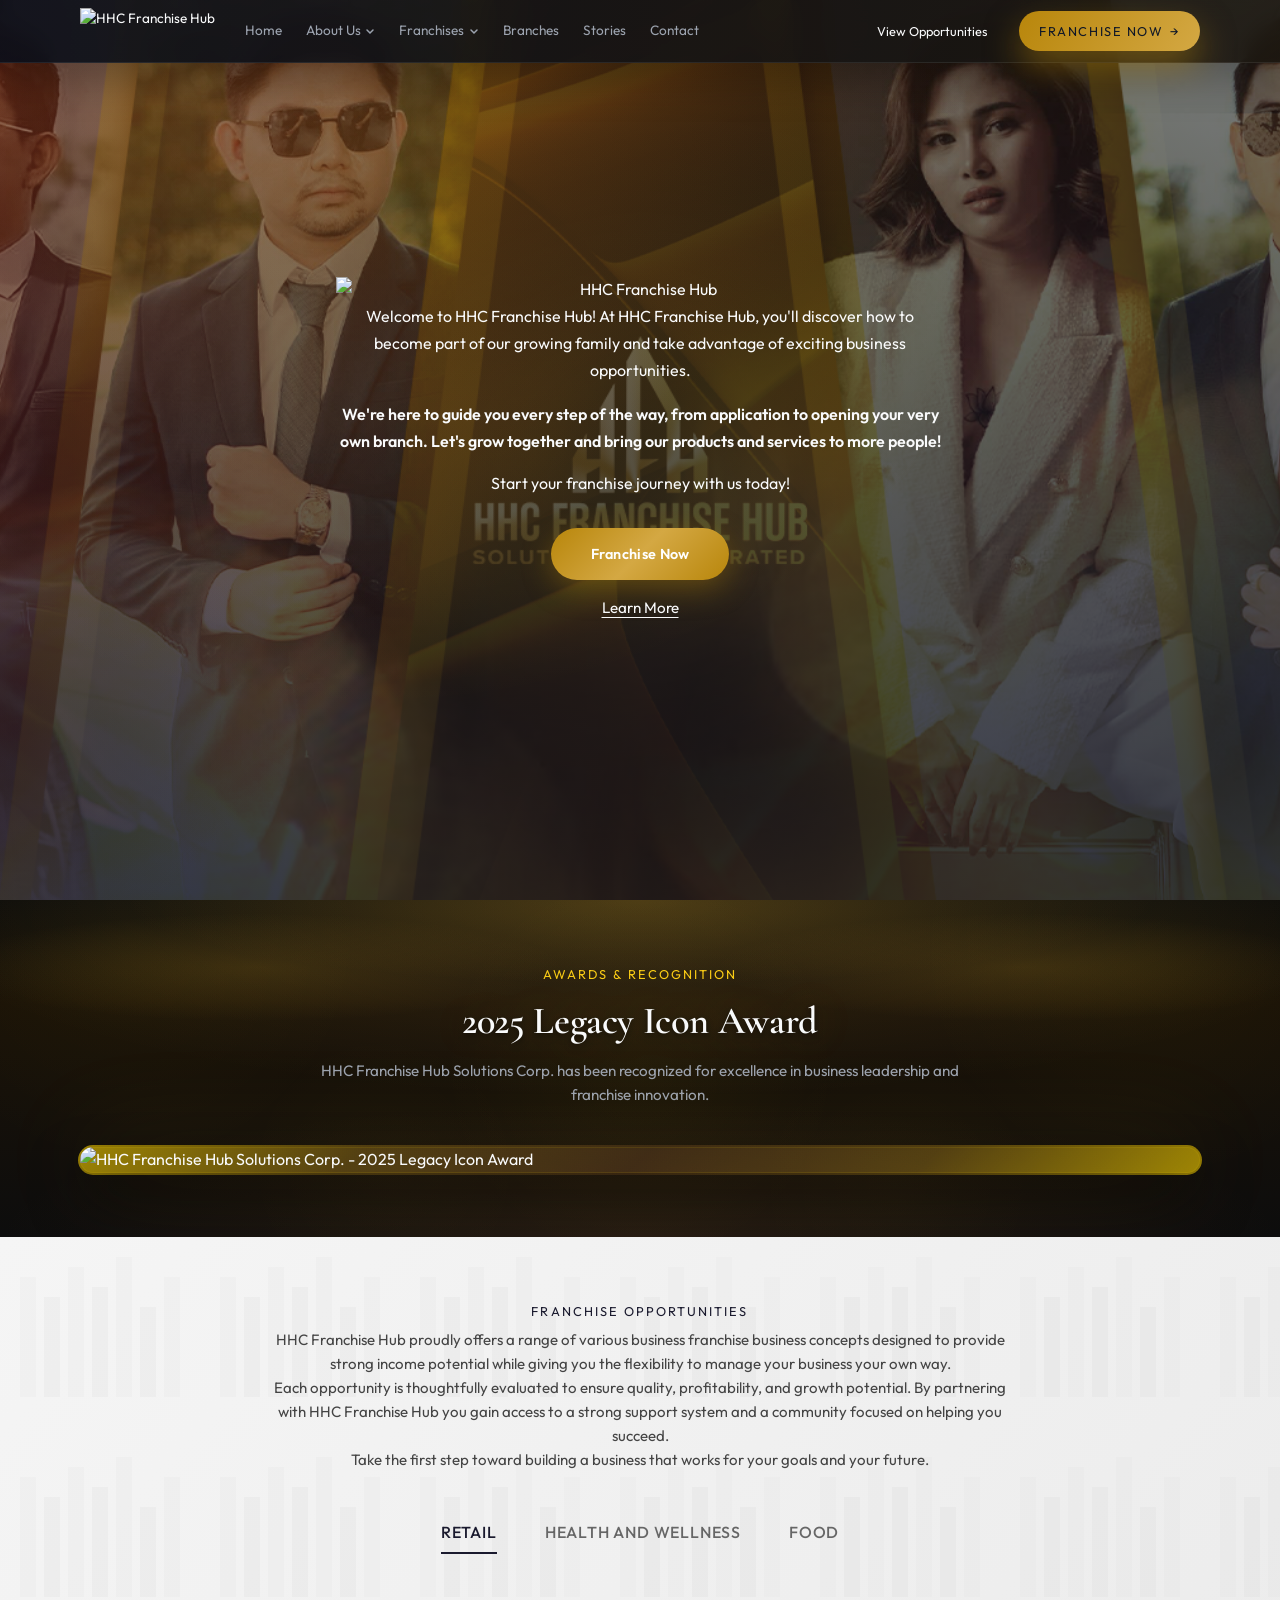
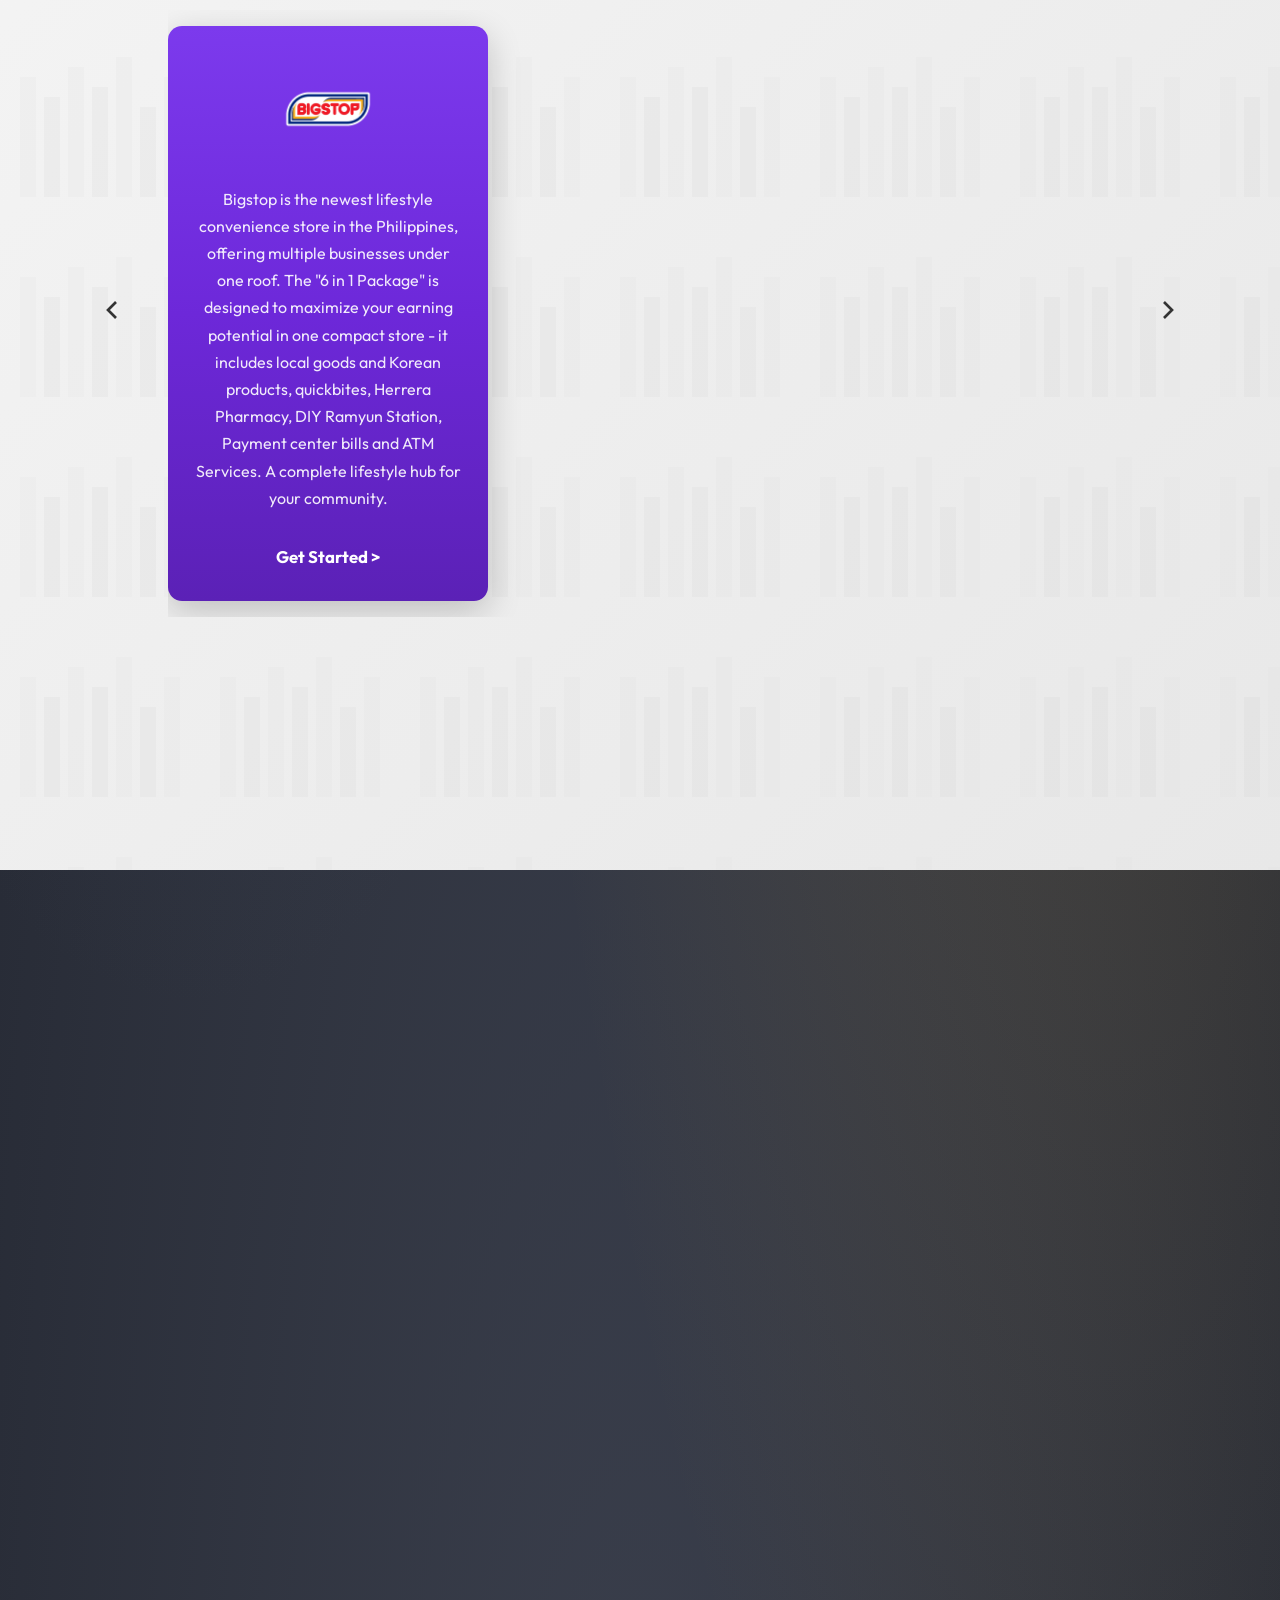
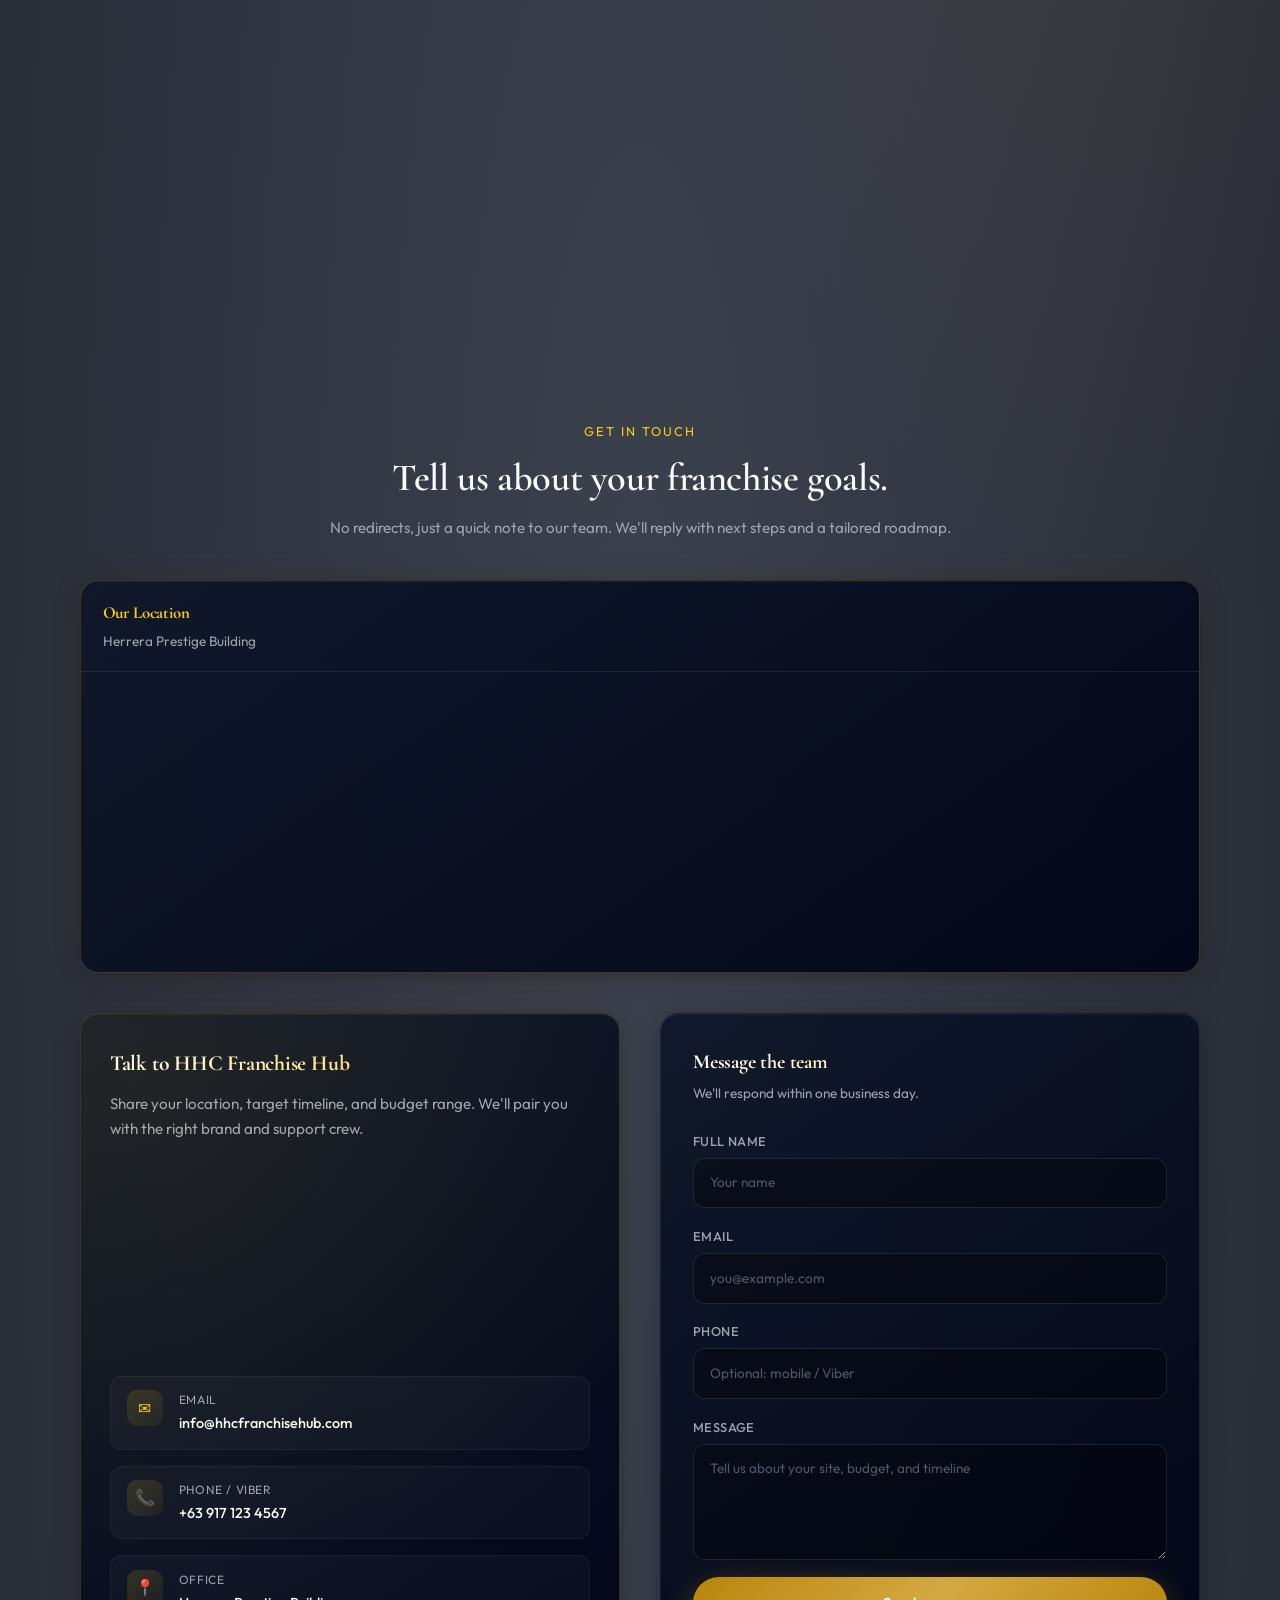
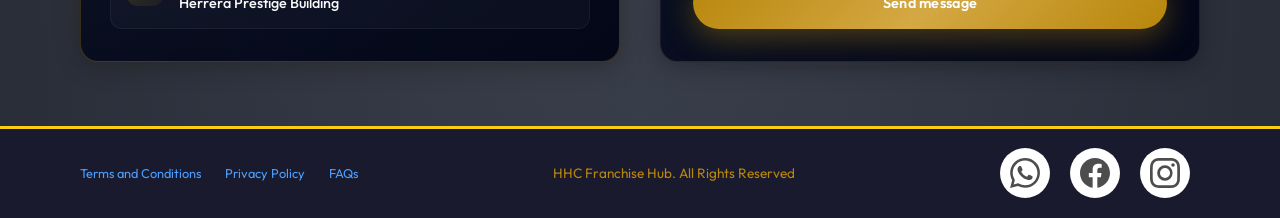
==== commit f5b3e6cd: "Refine franchise card design and noodle section layout" ====
--- a/index.html
+++ b/index.html
@@ -165,7 +165,7 @@
           <div class="franchise-carousel">
             <div class="franchise-carousel-track" data-category="food" style="display: none;">
               <!-- Boss Siomai -->
-              <article class="franchise-carousel-card card-gold">
+              <article class="franchise-carousel-card card-gold card-boss-siomai">
                 <div class="carousel-card-logo">
                   <img src="Copy of BOSS SIOMAI2 horizontal.png" alt="Boss Siomai" onerror="this.style.display='none'; this.nextElementSibling.style.display='block';">
                   <h3 class="carousel-card-title-fallback" style="display:none;">Boss Siomai</h3>
@@ -177,7 +177,7 @@
               </article>
 
               <!-- Boss Chicken -->
-              <article class="franchise-carousel-card card-gold">
+              <article class="franchise-carousel-card card-gold card-boss-chickn">
                 <div class="carousel-card-logo">
                   <img src="Copy of BOSS CHICKN LANDSCAPE LOGO.png" alt="Boss Chicken" onerror="this.style.display='none'; this.nextElementSibling.style.display='block';">
                   <h3 class="carousel-card-title-fallback" style="display:none;">Boss Chicken</h3>
@@ -189,7 +189,7 @@
               </article>
 
               <!-- Noodle King -->
-              <article class="franchise-carousel-card card-gold">
+              <article class="franchise-carousel-card card-gold card-noodle-king">
                 <div class="carousel-card-logo">
                   <img src="Copy of noodle king logo.png" alt="Noodle King" onerror="this.style.display='none'; this.nextElementSibling.style.display='block';">
                   <h3 class="carousel-card-title-fallback" style="display:none;">Noodle King</h3>
@@ -201,7 +201,7 @@
               </article>
 
               <!-- Burger 2 Go -->
-              <article class="franchise-carousel-card card-maroon">
+              <article class="franchise-carousel-card card-maroon card-burger-2go">
                 <div class="carousel-card-logo">
                   <img src="Burger2Go_Official Logo.png" alt="Burger 2 Go" onerror="this.style.display='none'; this.nextElementSibling.style.display='block';">
                   <h3 class="carousel-card-title-fallback" style="display:none;">Burger 2 Go</h3>
@@ -213,7 +213,7 @@
               </article>
 
               <!-- Boss Fries -->
-              <article class="franchise-carousel-card card-gold">
+              <article class="franchise-carousel-card card-gold card-boss-fries">
                 <div class="carousel-card-logo">
                   <img src="Copy of boss fries mascot.png" alt="Boss Fries" onerror="this.style.display='none'; this.nextElementSibling.style.display='block';">
                   <h3 class="carousel-card-title-fallback" style="display:none;">Boss Fries</h3>
--- a/styles.css
+++ b/styles.css
@@ -1145,33 +1145,34 @@
 .franchise-carousel {
   display: flex;
   overflow: hidden;
-  max-width: 1000px;
+  max-width: 1140px;
   width: 100%;
 }
 
 .franchise-carousel-track {
   display: flex;
-  gap: 1.5rem;
+  gap: 1.25rem;
   transition: transform 0.5s ease;
   padding: 1rem 0;
 }
 
 .franchise-carousel-card {
-  flex: 0 0 300px;
-  min-height: 380px;
-  padding: 2rem 1.5rem;
-  border-radius: 8px;
+  flex: 0 0 320px;
+  min-height: 500px;
+  padding: 2.2rem 1.7rem 1.9rem;
+  border-radius: 14px;
   display: flex;
   flex-direction: column;
   align-items: center;
   text-align: center;
-  box-shadow: 0 8px 30px rgba(0, 0, 0, 0.15);
-  transition: transform 0.3s ease, box-shadow 0.3s ease;
+  box-shadow: 0 10px 34px rgba(0, 0, 0, 0.2);
+  transition: transform 0.3s ease, box-shadow 0.3s ease, filter 0.3s ease;
 }
 
 .franchise-carousel-card:hover {
-  transform: translateY(-5px);
-  box-shadow: 0 12px 40px rgba(0, 0, 0, 0.2);
+  transform: translateY(-6px);
+  box-shadow: 0 16px 48px rgba(0, 0, 0, 0.24);
+  filter: saturate(1.05);
 }
 
 .card-gold {
@@ -1238,29 +1239,30 @@
   color: #fff;
 }
 
-/* Match the reference look: FOOD lane cards use one clean gold tone */
+/* Food lane cards: logo-driven palettes */
 .franchise-carousel-track[data-category="food"] .franchise-carousel-card {
-  background: #bc9720;
-  color: #1a1a1a;
+  background: var(--food-card-bg, linear-gradient(180deg, #c9a227 0%, #b8941f 50%, #a78517 100%));
+  color: var(--food-card-text, #1a1a1a);
+  border: 1px solid var(--food-card-border, rgba(0, 0, 0, 0.08));
 }
 
 .franchise-carousel-track[data-category="food"] .carousel-card-title-fallback,
 .franchise-carousel-track[data-category="food"] .carousel-card-text,
 .franchise-carousel-track[data-category="food"] .carousel-card-link {
-  color: #1a1a1a;
+  color: var(--food-card-text, #1a1a1a);
 }
 
 .carousel-card-logo {
-  margin-bottom: 1.5rem;
-  min-height: 80px;
+  margin-bottom: 1.8rem;
+  min-height: 96px;
   display: flex;
   align-items: center;
   justify-content: center;
 }
 
 .carousel-card-logo img {
-  max-width: 200px;
-  max-height: 80px;
+  max-width: 240px;
+  max-height: 96px;
   object-fit: contain;
 }
 
@@ -1291,10 +1293,10 @@
 }
 
 .carousel-card-text {
-  font-size: 0.9rem;
-  line-height: 1.6;
+  font-size: 1rem;
+  line-height: 1.7;
   flex-grow: 1;
-  margin-bottom: 1.5rem;
+  margin-bottom: 2rem;
 }
 
 .card-gold .carousel-card-text {
@@ -1308,8 +1310,8 @@
 }
 
 .carousel-card-link {
-  font-weight: 600;
-  font-size: 0.95rem;
+  font-weight: 700;
+  font-size: 1.05rem;
   transition: opacity 0.3s ease;
 }
 
@@ -1325,6 +1327,36 @@
 
 .carousel-card-link:hover {
   opacity: 0.7;
+}
+
+.card-boss-siomai {
+  --food-card-bg: linear-gradient(165deg, #0d3f99 0%, #1f60bf 55%, #e02b36 100%);
+  --food-card-text: #f8fbff;
+  --food-card-border: rgba(255, 255, 255, 0.2);
+}
+
+.card-boss-chickn {
+  --food-card-bg: linear-gradient(165deg, #b90f16 0%, #e22a1f 58%, #f2b22d 100%);
+  --food-card-text: #fffaf0;
+  --food-card-border: rgba(255, 228, 153, 0.34);
+}
+
+.card-noodle-king {
+  --food-card-bg: linear-gradient(165deg, #2a0f12 0%, #8a1217 54%, #f3aa26 100%);
+  --food-card-text: #fff4e8;
+  --food-card-border: rgba(255, 205, 120, 0.35);
+}
+
+.card-burger-2go {
+  --food-card-bg: linear-gradient(165deg, #6a1c20 0%, #c7471f 52%, #f29d1f 100%);
+  --food-card-text: #fff8ee;
+  --food-card-border: rgba(255, 214, 162, 0.33);
+}
+
+.card-boss-fries {
+  --food-card-bg: linear-gradient(165deg, #efc12e 0%, #d59d1c 52%, #b47613 100%);
+  --food-card-text: #1f1307;
+  --food-card-border: rgba(67, 36, 3, 0.22);
 }
 
 /* --------------------
@@ -5278,7 +5310,7 @@
 
 /* Keep Noodle King visuals fully visible: no crop inside media frames. */
 .noodle-page .bigstop-proof-media.noodle-media-fit {
-  aspect-ratio: 16 / 9;
+  aspect-ratio: auto;
   display: flex;
   align-items: center;
   justify-content: center;
@@ -5292,6 +5324,130 @@
   min-height: 0;
   object-fit: contain;
   filter: saturate(1.03) contrast(1.03);
+}
+
+.noodle-page .noodle-media-main {
+  aspect-ratio: 2665 / 1285;
+}
+
+.noodle-page .noodle-media-menu {
+  aspect-ratio: 1388 / 674;
+}
+
+.noodle-page .noodle-media-highlight {
+  aspect-ratio: 633 / 454;
+}
+
+/* Keep the Noodle showcase clean and prevent overlap at all viewport scales. */
+.noodle-page .noodle-proof-grid {
+  grid-template-columns: minmax(0, 1.25fr) minmax(0, 0.75fr);
+  align-items: start;
+}
+
+.noodle-page .noodle-proof-grid > * {
+  min-width: 0;
+}
+
+.noodle-page .noodle-proof-side {
+  display: grid;
+  gap: 0.75rem;
+  align-content: start;
+}
+
+.noodle-page .noodle-proof-side .bigstop-proof-media-mini {
+  margin-bottom: 0;
+}
+
+.noodle-page .noodle-proof-copy {
+  margin-bottom: 0;
+}
+
+.noodle-page .noodle-stat-stack {
+  gap: 0.6rem;
+}
+
+.noodle-page .noodle-stat-stack .bigstop-stat-card strong {
+  font-size: 1.08rem;
+  line-height: 1.25;
+  font-family: var(--font-sans);
+}
+
+.noodle-page .noodle-about-fill {
+  margin-top: 1rem;
+  display: grid;
+  gap: 0.75rem;
+  grid-template-columns: minmax(0, 1.4fr) repeat(3, minmax(0, 1fr));
+}
+
+.noodle-page .noodle-about-main,
+.noodle-page .noodle-about-point {
+  border: 1px solid rgba(255, 176, 92, 0.24);
+  border-radius: 16px;
+  background: rgba(63, 14, 18, 0.7);
+  padding: 0.95rem 1rem;
+}
+
+.noodle-page .noodle-about-main h3 {
+  margin: 0.25rem 0 0.45rem;
+  color: #fff5ec;
+  font-size: 1.15rem;
+}
+
+.noodle-page .noodle-about-main p {
+  margin: 0;
+  color: rgba(255, 214, 183, 0.9);
+  line-height: 1.6;
+  font-size: 0.92rem;
+}
+
+.noodle-page .noodle-about-point {
+  display: grid;
+  gap: 0.25rem;
+  align-content: start;
+}
+
+.noodle-page .noodle-about-point strong {
+  color: #ffe9a8;
+  font-size: 0.95rem;
+}
+
+.noodle-page .noodle-about-point span {
+  color: rgba(255, 214, 183, 0.88);
+  font-size: 0.86rem;
+  line-height: 1.5;
+}
+
+@media (max-width: 1060px) {
+  .noodle-page .noodle-proof-grid {
+    grid-template-columns: 1fr;
+  }
+
+  .noodle-page .noodle-proof-side {
+    grid-template-columns: repeat(2, minmax(0, 1fr));
+  }
+
+  .noodle-page .noodle-proof-copy,
+  .noodle-page .noodle-stat-stack {
+    grid-column: 1 / -1;
+  }
+
+  .noodle-page .noodle-about-fill {
+    grid-template-columns: repeat(2, minmax(0, 1fr));
+  }
+
+  .noodle-page .noodle-about-main {
+    grid-column: 1 / -1;
+  }
+}
+
+@media (max-width: 640px) {
+  .noodle-page .noodle-proof-side {
+    grid-template-columns: 1fr;
+  }
+
+  .noodle-page .noodle-about-fill {
+    grid-template-columns: 1fr;
+  }
 }
 
 .sr-only {
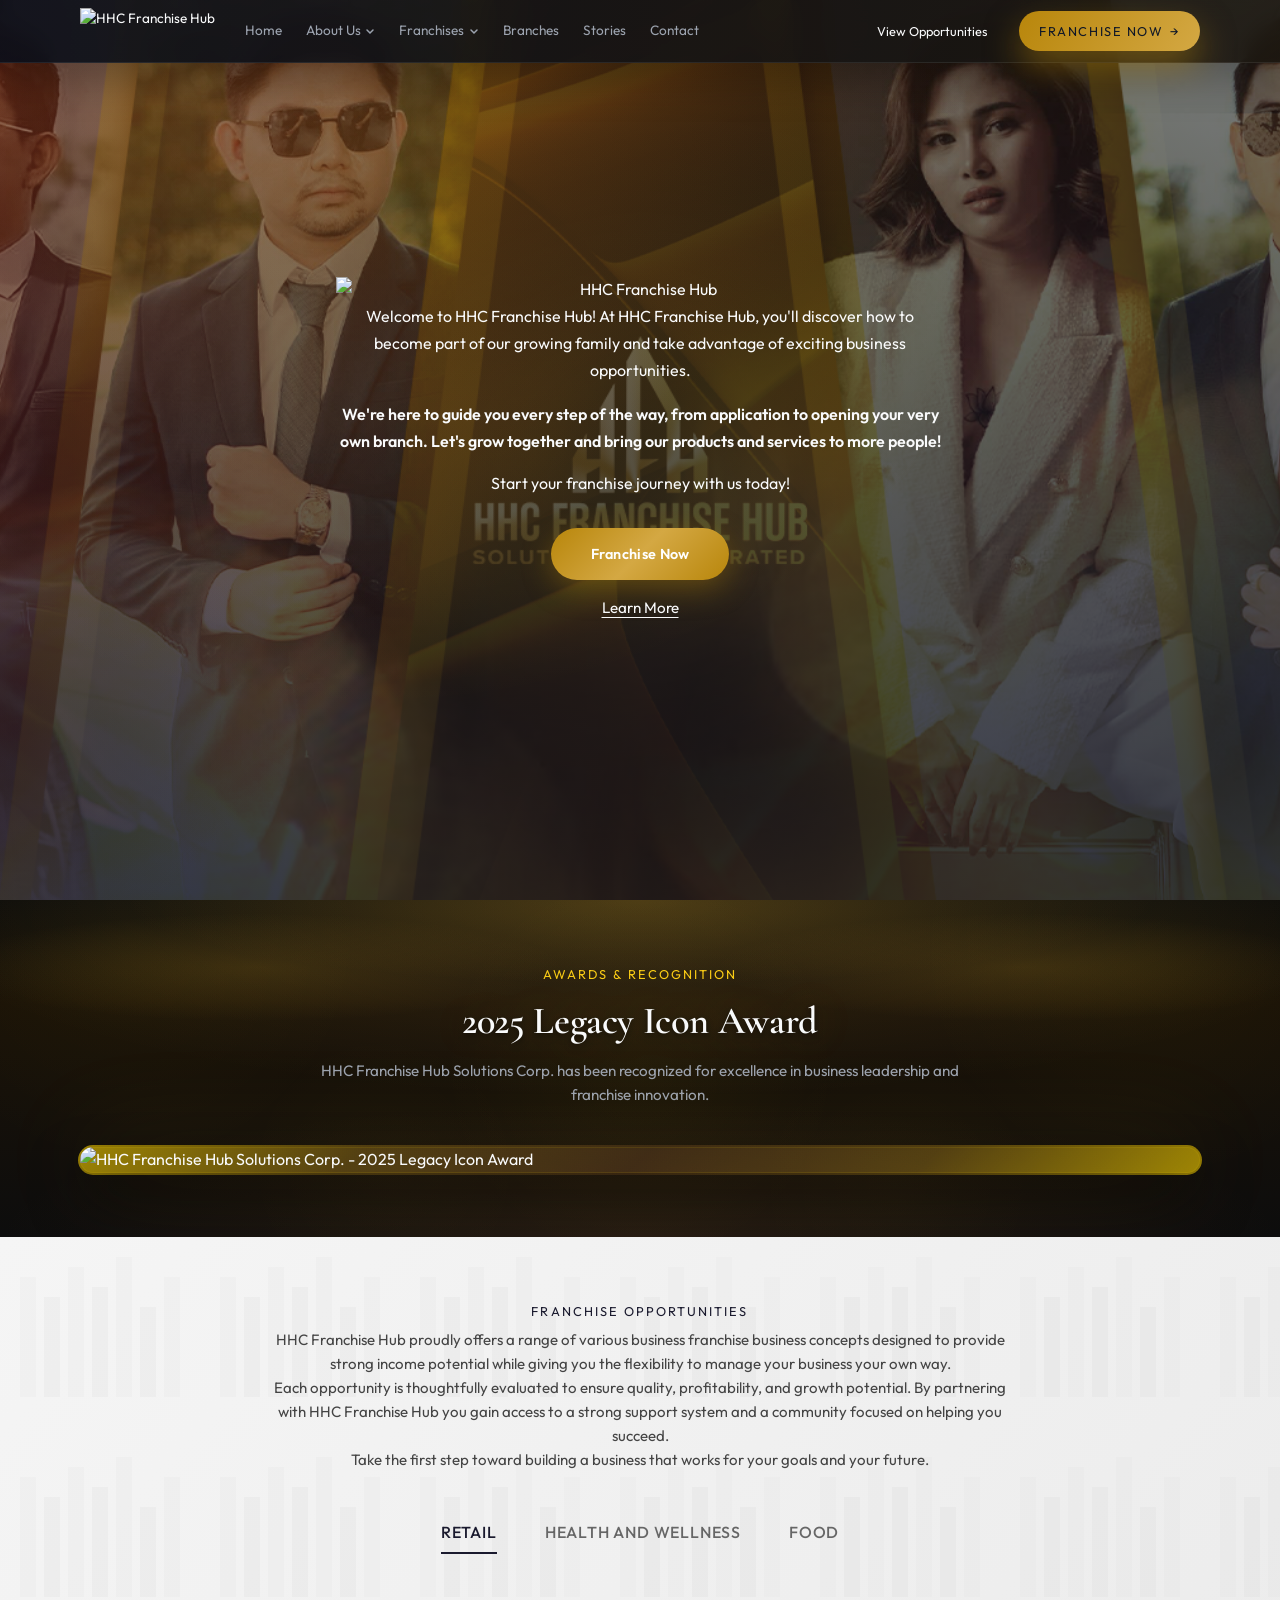
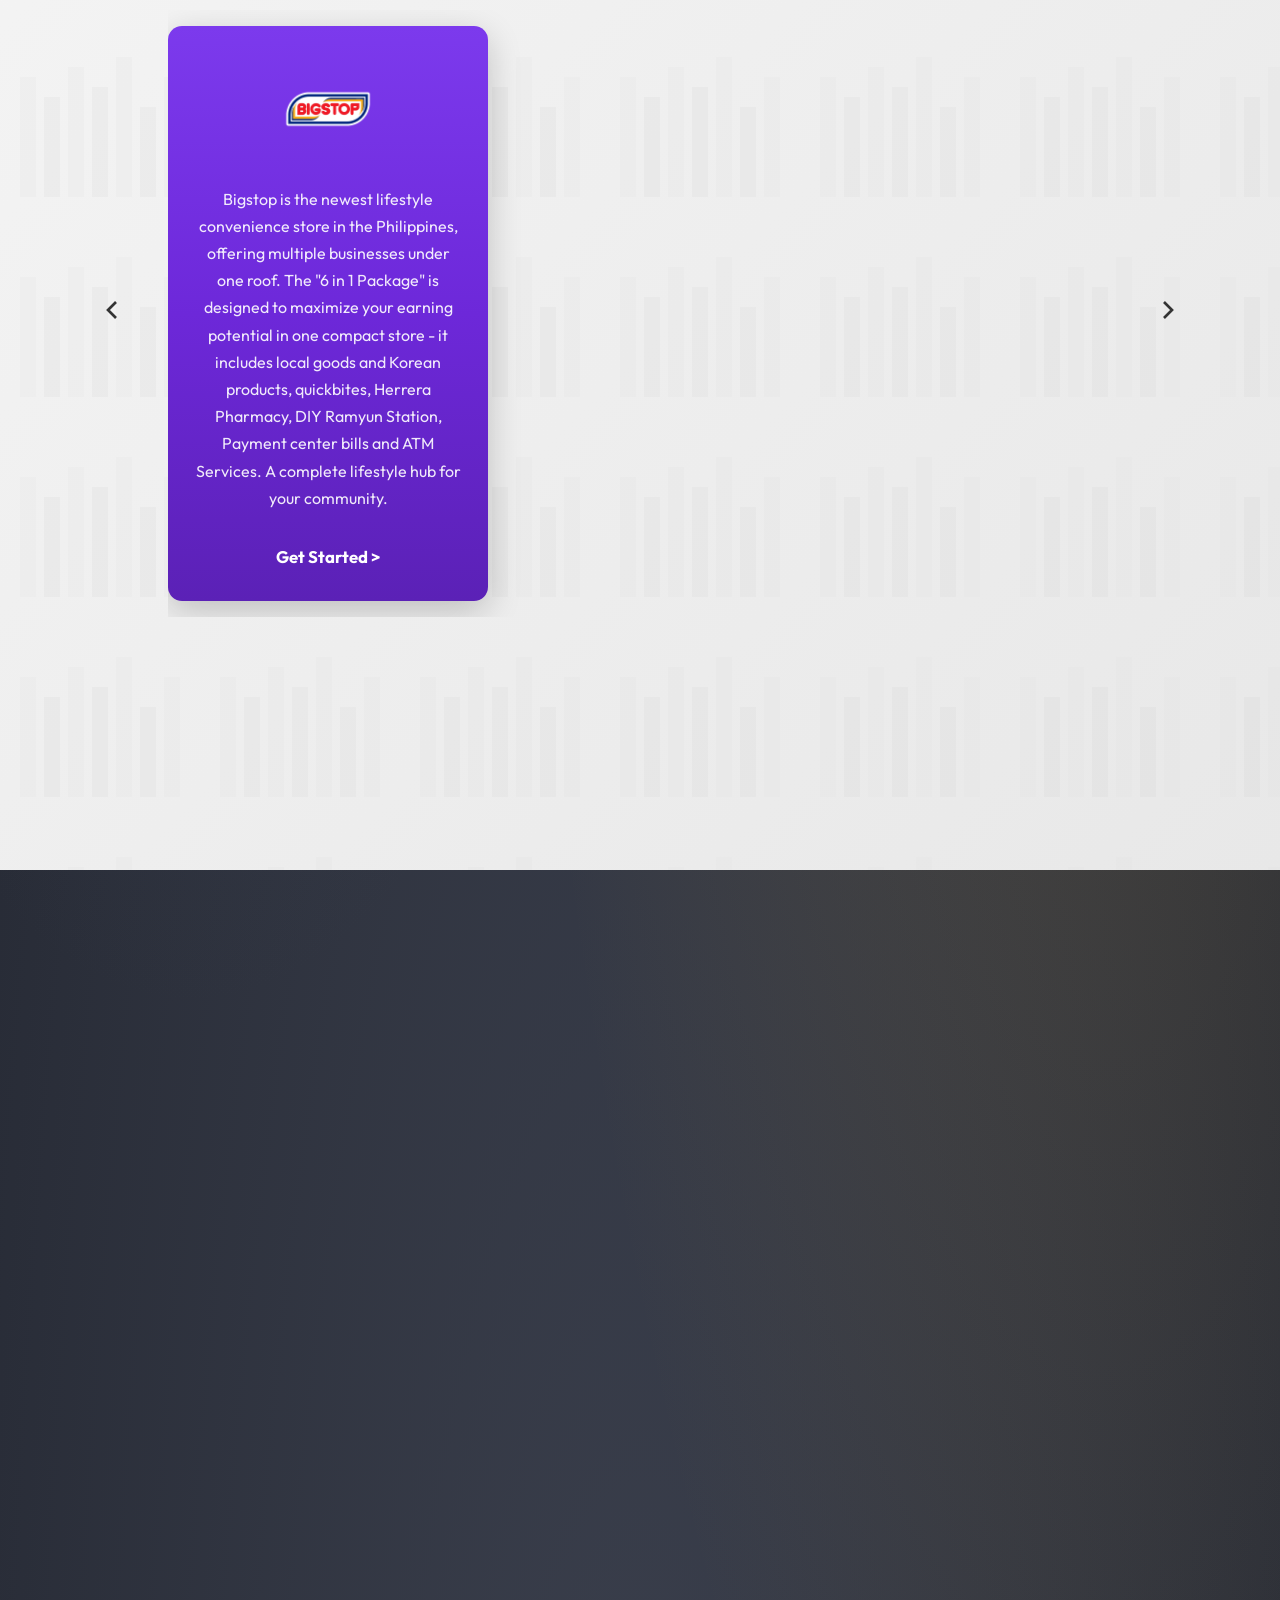
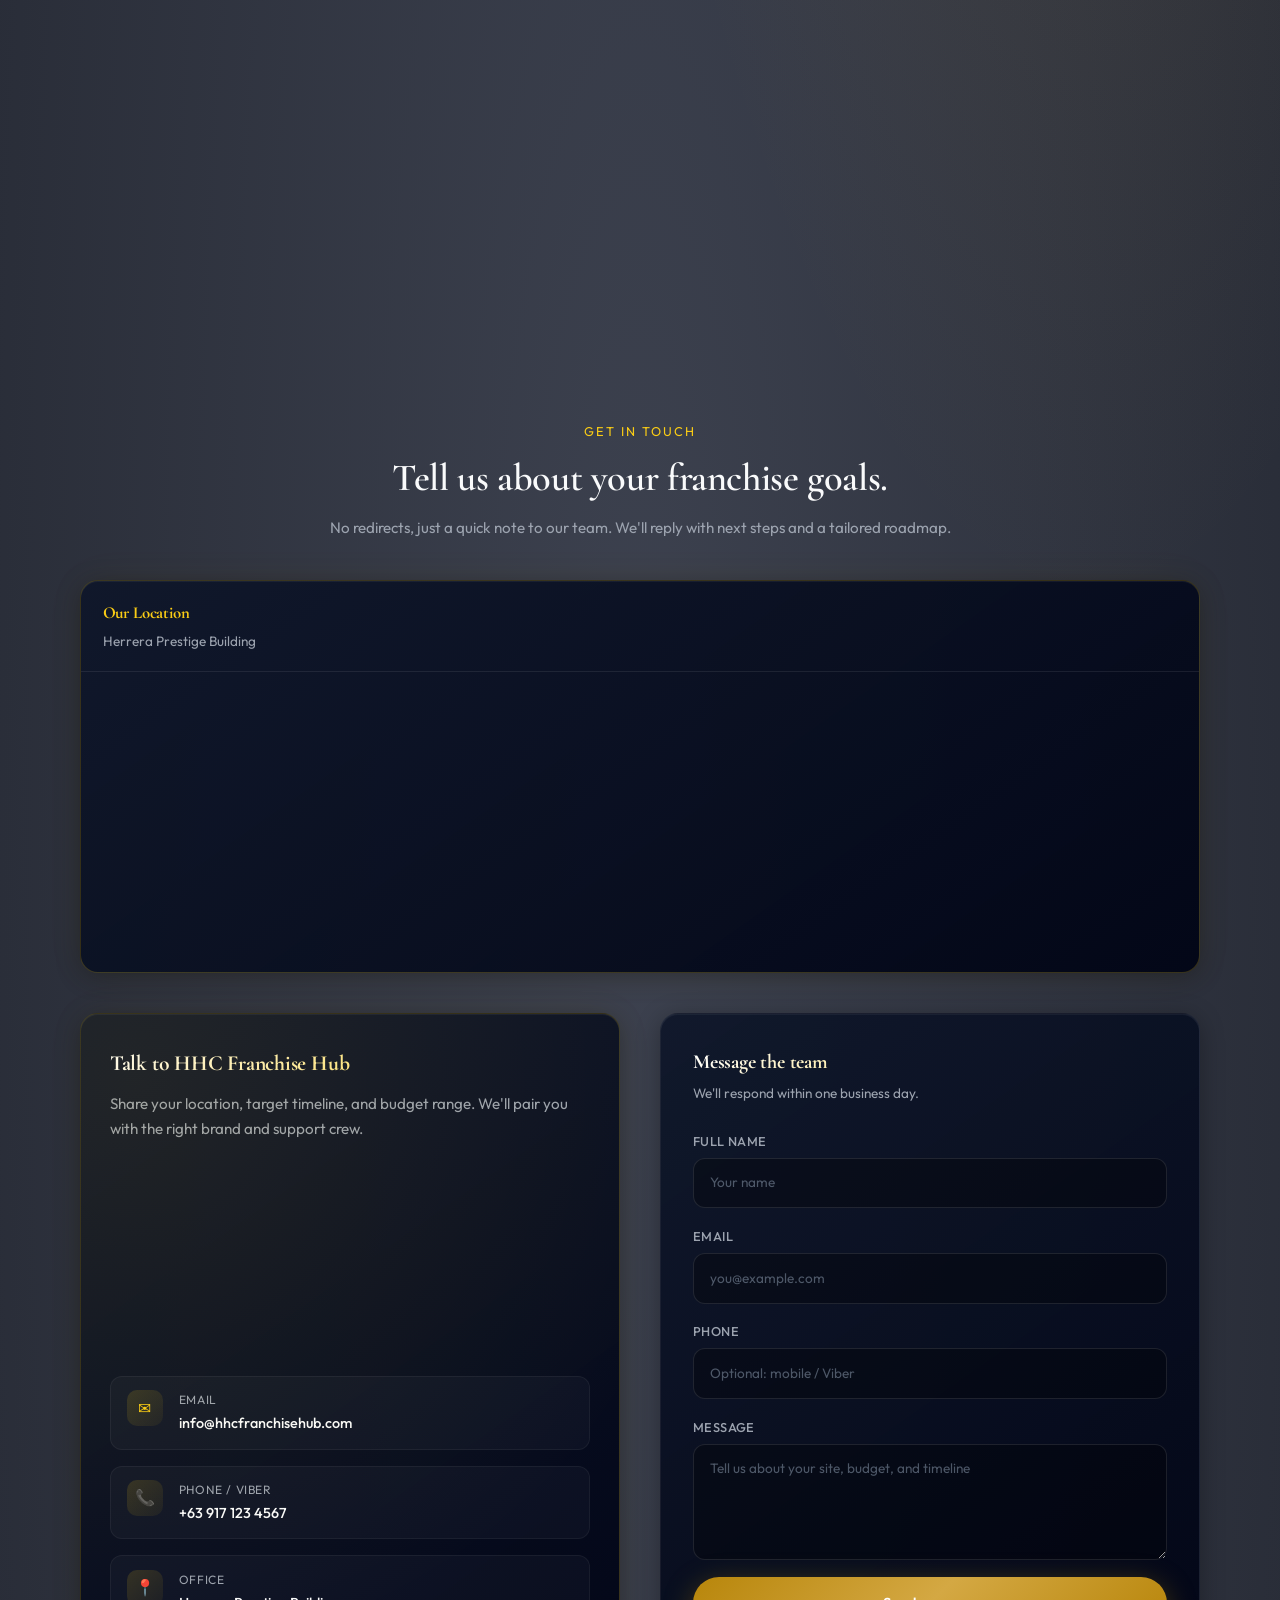
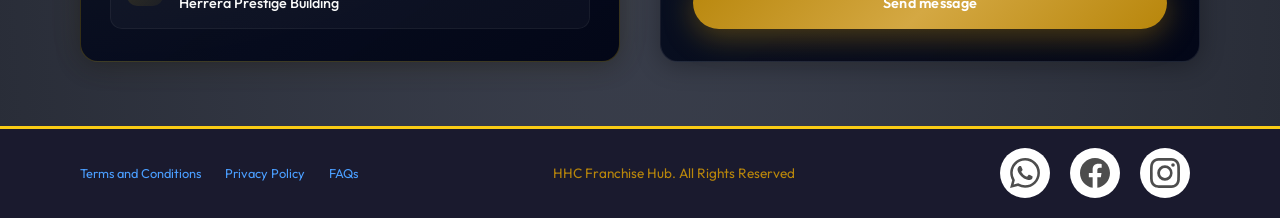
==== commit ccd09c6f: "Add Boss Fries and Burger2Go landing pages and update site links" ====
--- a/index.html
+++ b/index.html
@@ -1,4 +1,4 @@
-﻿<!DOCTYPE html>
+<!DOCTYPE html>
 <html lang="en">
 <head>
   <meta charset="UTF-8" />
@@ -53,6 +53,8 @@
             <li><a href="herrera-pharmacy.html" class="dropdown-link">Herrera Pharmacy</a></li>
             <li><a href="boss-siomai.html" class="dropdown-link">Boss Siomai</a></li>
             <li><a href="boss-chickn.html" class="dropdown-link">Boss Chickn</a></li>
+            <li><a href="boss-fries.html" class="dropdown-link">Boss Fries</a></li>
+            <li><a href="burger2go.html" class="dropdown-link">Burger2Go</a></li>
             <li><a href="noodle-king.html" class="dropdown-link">Noodle King</a></li>
           </ul>
         </li>
@@ -209,7 +211,7 @@
                 <p class="carousel-card-text">
                   Buy 1 Take 1 burgers, footlong hotdogs, chicken sandwiches and more. Premium taste at affordable prices - Burger 2 Go is the perfect franchise for high-traffic areas where customers want great value and delicious food on the go.
                 </p>
-                <a href="#contact-email" class="carousel-card-link">Get Started &gt;</a>
+                <a href="burger2go.html" class="carousel-card-link">Get Started &gt;</a>
               </article>
 
               <!-- Boss Fries -->
@@ -221,7 +223,7 @@
                 <p class="carousel-card-text">
                   Indulge in the irresistible goodness of Boss Fries made to satisfy every craving. Freshly cooked, golden, and extra crispy on the outside, soft and fluffy on the inside. Coated with rich and flavorful seasonings - every bite delivers a burst of sarap that hits just right. Perfect for snack time, bonding moments, or anytime you need a quick comfort food fix.
                 </p>
-                <a href="#contact-email" class="carousel-card-link">Get Started &gt;</a>
+                <a href="boss-fries.html" class="carousel-card-link">Get Started &gt;</a>
               </article>
             </div>
 
@@ -583,3 +585,5 @@
 
 
 
+
+
--- a/styles.css
+++ b/styles.css
@@ -440,7 +440,7 @@
 }
 
 .hero-slide:nth-child(5) {
-  background-image: url('https://images.unsplash.com/photo-1552566626-52f8b828add9?w=1920&q=80');
+  background-image: url('BOD.png');
 }
 
 /* Progress Bar */
@@ -1917,6 +1917,17 @@
   position: relative;
 }
 
+.panel-image.panel-image-focus-top {
+  background-position: center 18%;
+}
+
+.panel-image.panel-image-portrait-fit {
+  background-size: contain;
+  background-position: center top;
+  background-repeat: no-repeat;
+  background-color: #0a0e16;
+}
+
 .panel-image::after {
   content: "";
   position: absolute;
@@ -2353,6 +2364,10 @@
   height: 100%;
   object-fit: cover;
   display: block;
+}
+
+.simple-history .timeline-image img.timeline-image-focus-top {
+  object-position: center 18%;
 }
 
 .simple-history .milestone-tags {
@@ -4848,6 +4863,10 @@
   border-color: rgba(123, 212, 180, 0.25);
 }
 
+.pharmacy-page .pharmacy-offer-right {
+  object-position: right center;
+}
+
 .pharmacy-page .bigstop-proof-side > p {
   border-color: rgba(117, 208, 175, 0.26);
   background: rgba(8, 32, 23, 0.68);
@@ -5415,6 +5434,284 @@
   color: rgba(255, 214, 183, 0.88);
   font-size: 0.86rem;
   line-height: 1.5;
+}
+
+.fries-page {
+  background:
+    radial-gradient(95% 120% at 12% 10%, rgba(255, 212, 75, 0.3), transparent 46%),
+    radial-gradient(85% 105% at 86% 6%, rgba(255, 78, 45, 0.2), transparent 44%),
+    linear-gradient(180deg, #1c1105 0%, #140c03 100%);
+  color: #fff6e8;
+}
+
+.fries-page .bigstop-layout::before {
+  background:
+    linear-gradient(180deg, rgba(52, 30, 8, 0.84) 0%, rgba(42, 24, 6, 0.94) 38%, rgba(27, 15, 4, 0.98) 100%),
+    url("Copy of boss fries mascot.png") right 6% top 14% / 34% auto no-repeat;
+}
+
+.fries-page .bigstop-layout::after {
+  background:
+    radial-gradient(circle at 18% 10%, rgba(255, 208, 99, 0.3), transparent 29%),
+    radial-gradient(circle at 84% 18%, rgba(255, 86, 52, 0.26), transparent 33%),
+    radial-gradient(circle at 48% 88%, rgba(180, 33, 20, 0.22), transparent 36%);
+}
+
+.fries-page .bigstop-kicker {
+  color: #ffeaa6;
+  border-color: rgba(255, 222, 136, 0.4);
+  background: rgba(96, 37, 8, 0.58);
+}
+
+.fries-page .bigstop-section-header .section-kicker {
+  color: #ffd566;
+}
+
+.fries-page .bigstop-hero-copy h1,
+.fries-page .bigstop-section-header .section-title,
+.fries-page .bigstop-contact-copy h2 {
+  color: #fff8ef;
+}
+
+.fries-page .bigstop-hero-copy > p,
+.fries-page .bigstop-contact-copy p {
+  color: rgba(255, 231, 203, 0.9);
+}
+
+.fries-page .bigstop-hero-button,
+.fries-page .bigstop-card-button {
+  background: linear-gradient(135deg, rgba(255, 230, 145, 0.97), rgba(255, 186, 82, 0.97));
+  color: #4f1806;
+}
+
+.fries-page .bigstop-hero-card {
+  border-color: rgba(255, 190, 110, 0.28);
+  background: linear-gradient(150deg, rgba(87, 30, 8, 0.75), rgba(56, 18, 6, 0.58));
+}
+
+.fries-page .bigstop-hero-card-visual {
+  border-color: rgba(255, 214, 151, 0.3);
+  background:
+    radial-gradient(circle at 50% 28%, rgba(255, 228, 170, 0.22), transparent 49%),
+    linear-gradient(160deg, rgba(102, 38, 10, 0.88), rgba(55, 20, 7, 0.93));
+}
+
+.fries-page .bigstop-hero-card-visual img {
+  width: min(74%, 250px);
+  max-height: 240px;
+}
+
+.fries-page .bigstop-proof-media,
+.fries-page .bigstop-proof-side > p,
+.fries-page .bigstop-stat-card,
+.fries-page .bigstop-reason-card,
+.fries-page .bigstop-invest-card,
+.fries-page .bigstop-invest-grid article,
+.fries-page .bigstop-form {
+  border-color: rgba(255, 181, 101, 0.25);
+}
+
+.fries-page .bigstop-proof-side > p,
+.fries-page .bigstop-stat-card,
+.fries-page .bigstop-reason-card,
+.fries-page .bigstop-invest-grid article,
+.fries-page .bigstop-form {
+  background: rgba(83, 28, 8, 0.68);
+}
+
+.fries-page .bigstop-stat-card span,
+.fries-page .bigstop-reason-card p,
+.fries-page .bigstop-invest-grid span,
+.fries-page .bigstop-form small {
+  color: rgba(255, 222, 188, 0.85);
+}
+
+.fries-page .bigstop-stat-card strong,
+.fries-page .bigstop-reason-card h3,
+.fries-page .bigstop-invest-grid strong,
+.fries-page .bigstop-invest-card h2 {
+  color: #fff6ec;
+}
+
+.fries-page .bigstop-reason-number {
+  color: rgba(255, 222, 148, 0.9);
+}
+
+.fries-page .bigstop-form input,
+.fries-page .bigstop-form textarea {
+  border-color: rgba(255, 177, 92, 0.36);
+  background: rgba(255, 247, 236, 0.97);
+  color: #5d220d;
+}
+
+.fries-page .bigstop-form input::placeholder,
+.fries-page .bigstop-form textarea::placeholder {
+  color: rgba(93, 34, 13, 0.58);
+}
+
+.fries-page .bigstop-form button {
+  border-color: rgba(255, 217, 146, 0.46);
+  background: linear-gradient(135deg, rgba(189, 39, 20, 0.96), rgba(132, 24, 12, 0.94));
+  color: #ffeed0;
+}
+
+.fries-page .bigstop-form button:hover {
+  background: linear-gradient(135deg, rgba(215, 45, 23, 0.98), rgba(148, 26, 13, 0.96));
+}
+
+.fries-page .bigstop-proof-media.fries-media-fit {
+  display: flex;
+  align-items: center;
+  justify-content: center;
+  padding: 0.45rem;
+  background: rgba(47, 16, 5, 0.8);
+}
+
+.fries-page .bigstop-proof-media.fries-media-fit img {
+  width: min(76%, 420px);
+  height: auto;
+  min-height: 0;
+  object-fit: contain;
+  filter: drop-shadow(0 12px 20px rgba(0, 0, 0, 0.35));
+}
+
+.burger-page {
+  background:
+    radial-gradient(98% 120% at 12% 12%, rgba(255, 87, 44, 0.29), transparent 46%),
+    radial-gradient(90% 105% at 86% 6%, rgba(255, 197, 66, 0.2), transparent 42%),
+    linear-gradient(180deg, #1e0908 0%, #120504 100%);
+  color: #fff2eb;
+}
+
+.burger-page .bigstop-layout::before {
+  background:
+    linear-gradient(180deg, rgba(61, 13, 10, 0.82) 0%, rgba(45, 9, 7, 0.94) 40%, rgba(28, 6, 5, 0.98) 100%),
+    url("Burger2Go_Official Logo.png") right 5% top 16% / 40% auto no-repeat;
+}
+
+.burger-page .bigstop-layout::after {
+  background:
+    radial-gradient(circle at 20% 11%, rgba(255, 199, 86, 0.3), transparent 30%),
+    radial-gradient(circle at 84% 19%, rgba(255, 78, 48, 0.25), transparent 33%),
+    radial-gradient(circle at 50% 88%, rgba(189, 26, 23, 0.22), transparent 36%);
+}
+
+.burger-page .bigstop-kicker {
+  color: #ffecb1;
+  border-color: rgba(255, 225, 141, 0.4);
+  background: rgba(92, 22, 12, 0.58);
+}
+
+.burger-page .bigstop-section-header .section-kicker {
+  color: #ffd870;
+}
+
+.burger-page .bigstop-hero-copy h1,
+.burger-page .bigstop-section-header .section-title,
+.burger-page .bigstop-contact-copy h2 {
+  color: #fff8ef;
+}
+
+.burger-page .bigstop-hero-copy > p,
+.burger-page .bigstop-contact-copy p {
+  color: rgba(255, 228, 206, 0.9);
+}
+
+.burger-page .bigstop-hero-button,
+.burger-page .bigstop-card-button {
+  background: linear-gradient(135deg, rgba(255, 225, 145, 0.97), rgba(255, 152, 70, 0.97));
+  color: #59170f;
+}
+
+.burger-page .bigstop-hero-card {
+  border-color: rgba(255, 185, 107, 0.28);
+  background: linear-gradient(150deg, rgba(89, 16, 12, 0.75), rgba(58, 9, 8, 0.58));
+}
+
+.burger-page .bigstop-hero-card-visual {
+  border-color: rgba(255, 214, 151, 0.3);
+  background:
+    radial-gradient(circle at 50% 28%, rgba(255, 231, 174, 0.22), transparent 49%),
+    linear-gradient(160deg, rgba(106, 18, 14, 0.88), rgba(59, 10, 9, 0.93));
+}
+
+.burger-page .bigstop-hero-card-visual img {
+  width: min(88%, 285px);
+  max-height: 210px;
+}
+
+.burger-page .bigstop-proof-media,
+.burger-page .bigstop-proof-side > p,
+.burger-page .bigstop-stat-card,
+.burger-page .bigstop-reason-card,
+.burger-page .bigstop-invest-card,
+.burger-page .bigstop-invest-grid article,
+.burger-page .bigstop-form {
+  border-color: rgba(255, 177, 99, 0.25);
+}
+
+.burger-page .bigstop-proof-side > p,
+.burger-page .bigstop-stat-card,
+.burger-page .bigstop-reason-card,
+.burger-page .bigstop-invest-grid article,
+.burger-page .bigstop-form {
+  background: rgba(81, 16, 12, 0.67);
+}
+
+.burger-page .bigstop-stat-card span,
+.burger-page .bigstop-reason-card p,
+.burger-page .bigstop-invest-grid span,
+.burger-page .bigstop-form small {
+  color: rgba(255, 221, 192, 0.85);
+}
+
+.burger-page .bigstop-stat-card strong,
+.burger-page .bigstop-reason-card h3,
+.burger-page .bigstop-invest-grid strong,
+.burger-page .bigstop-invest-card h2 {
+  color: #fff6ed;
+}
+
+.burger-page .bigstop-reason-number {
+  color: rgba(255, 220, 152, 0.9);
+}
+
+.burger-page .bigstop-form input,
+.burger-page .bigstop-form textarea {
+  border-color: rgba(255, 173, 89, 0.36);
+  background: rgba(255, 247, 237, 0.97);
+  color: #5a1d14;
+}
+
+.burger-page .bigstop-form input::placeholder,
+.burger-page .bigstop-form textarea::placeholder {
+  color: rgba(90, 29, 20, 0.58);
+}
+
+.burger-page .bigstop-form button {
+  border-color: rgba(255, 216, 146, 0.46);
+  background: linear-gradient(135deg, rgba(193, 34, 26, 0.96), rgba(133, 21, 16, 0.94));
+  color: #ffefd3;
+}
+
+.burger-page .bigstop-form button:hover {
+  background: linear-gradient(135deg, rgba(218, 38, 29, 0.98), rgba(148, 23, 18, 0.96));
+}
+
+.burger-page .bigstop-proof-media.burger-media-fit {
+  display: flex;
+  align-items: center;
+  justify-content: center;
+  padding: 0.45rem;
+  background: rgba(44, 11, 9, 0.8);
+}
+
+.burger-page .bigstop-proof-media.burger-media-fit img {
+  width: min(76%, 460px);
+  height: auto;
+  min-height: 0;
+  object-fit: contain;
+  filter: drop-shadow(0 10px 18px rgba(0, 0, 0, 0.32));
 }
 
 @media (max-width: 1060px) {
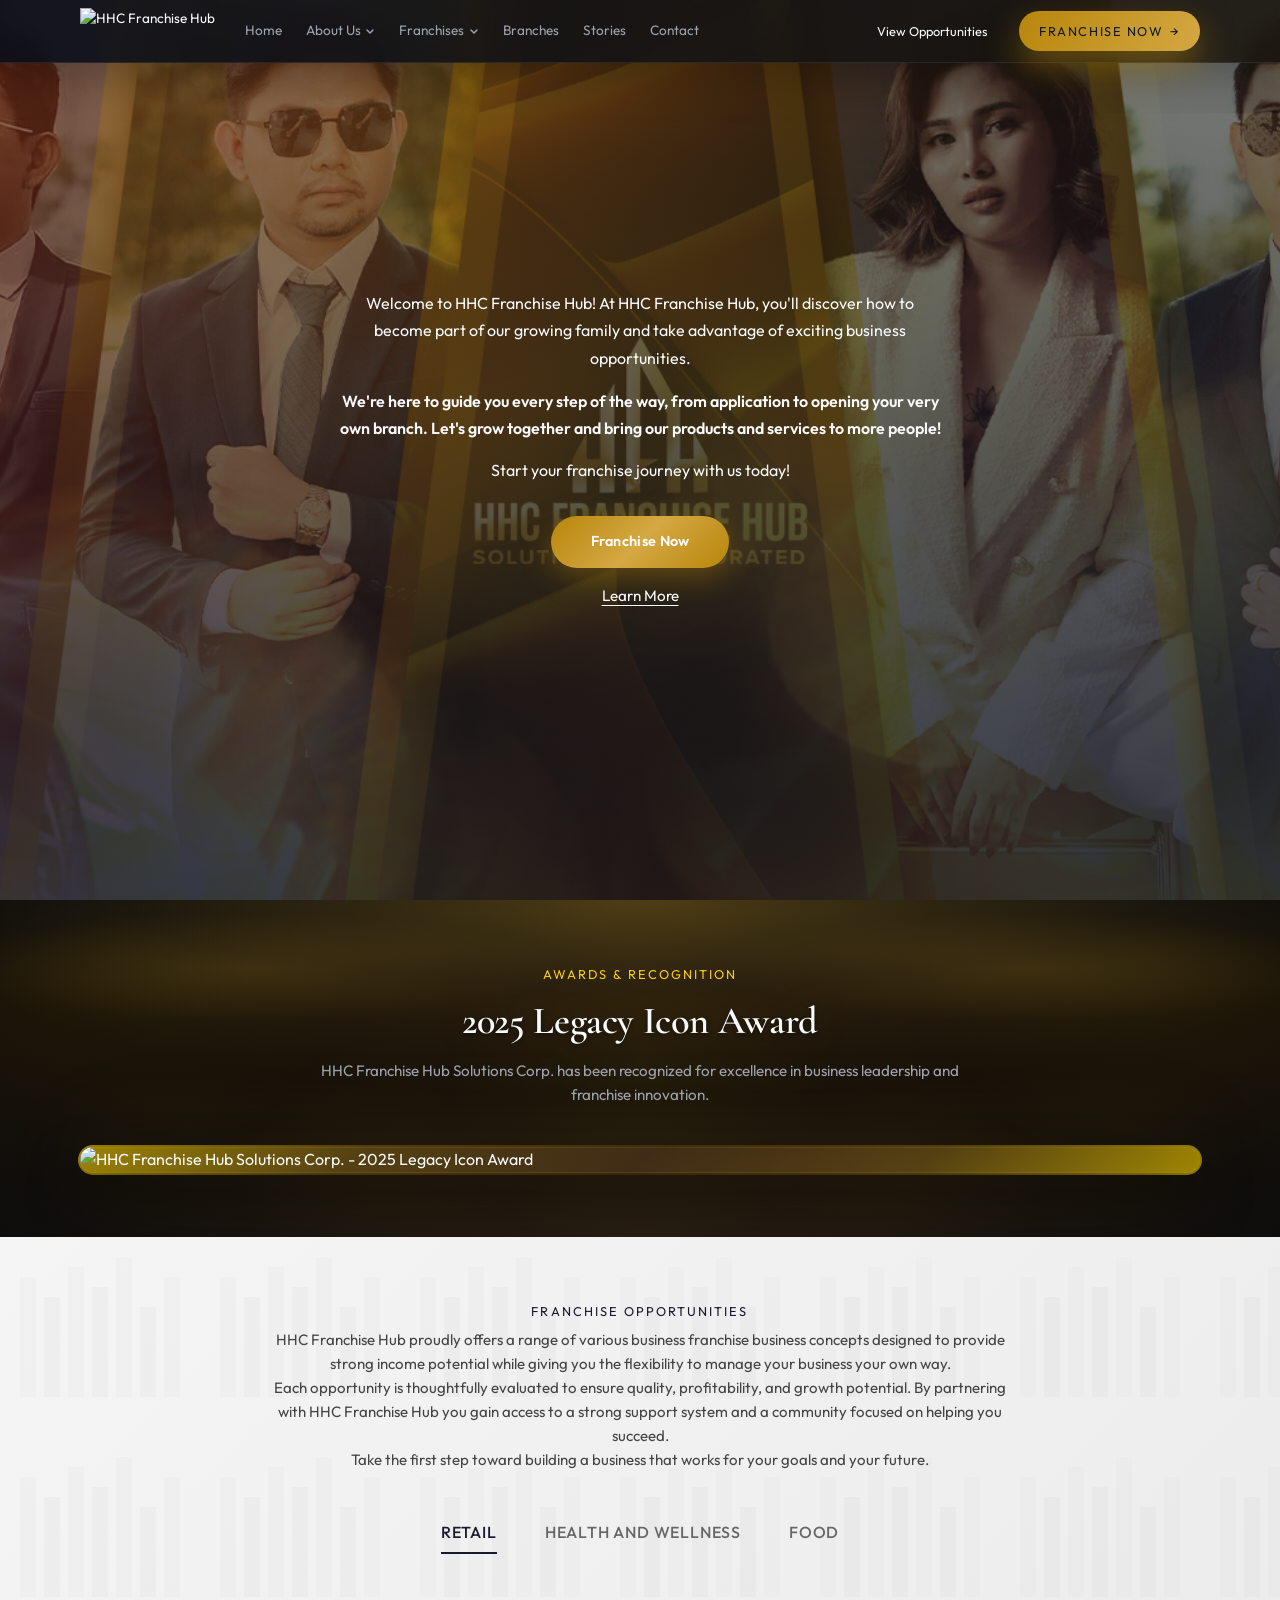
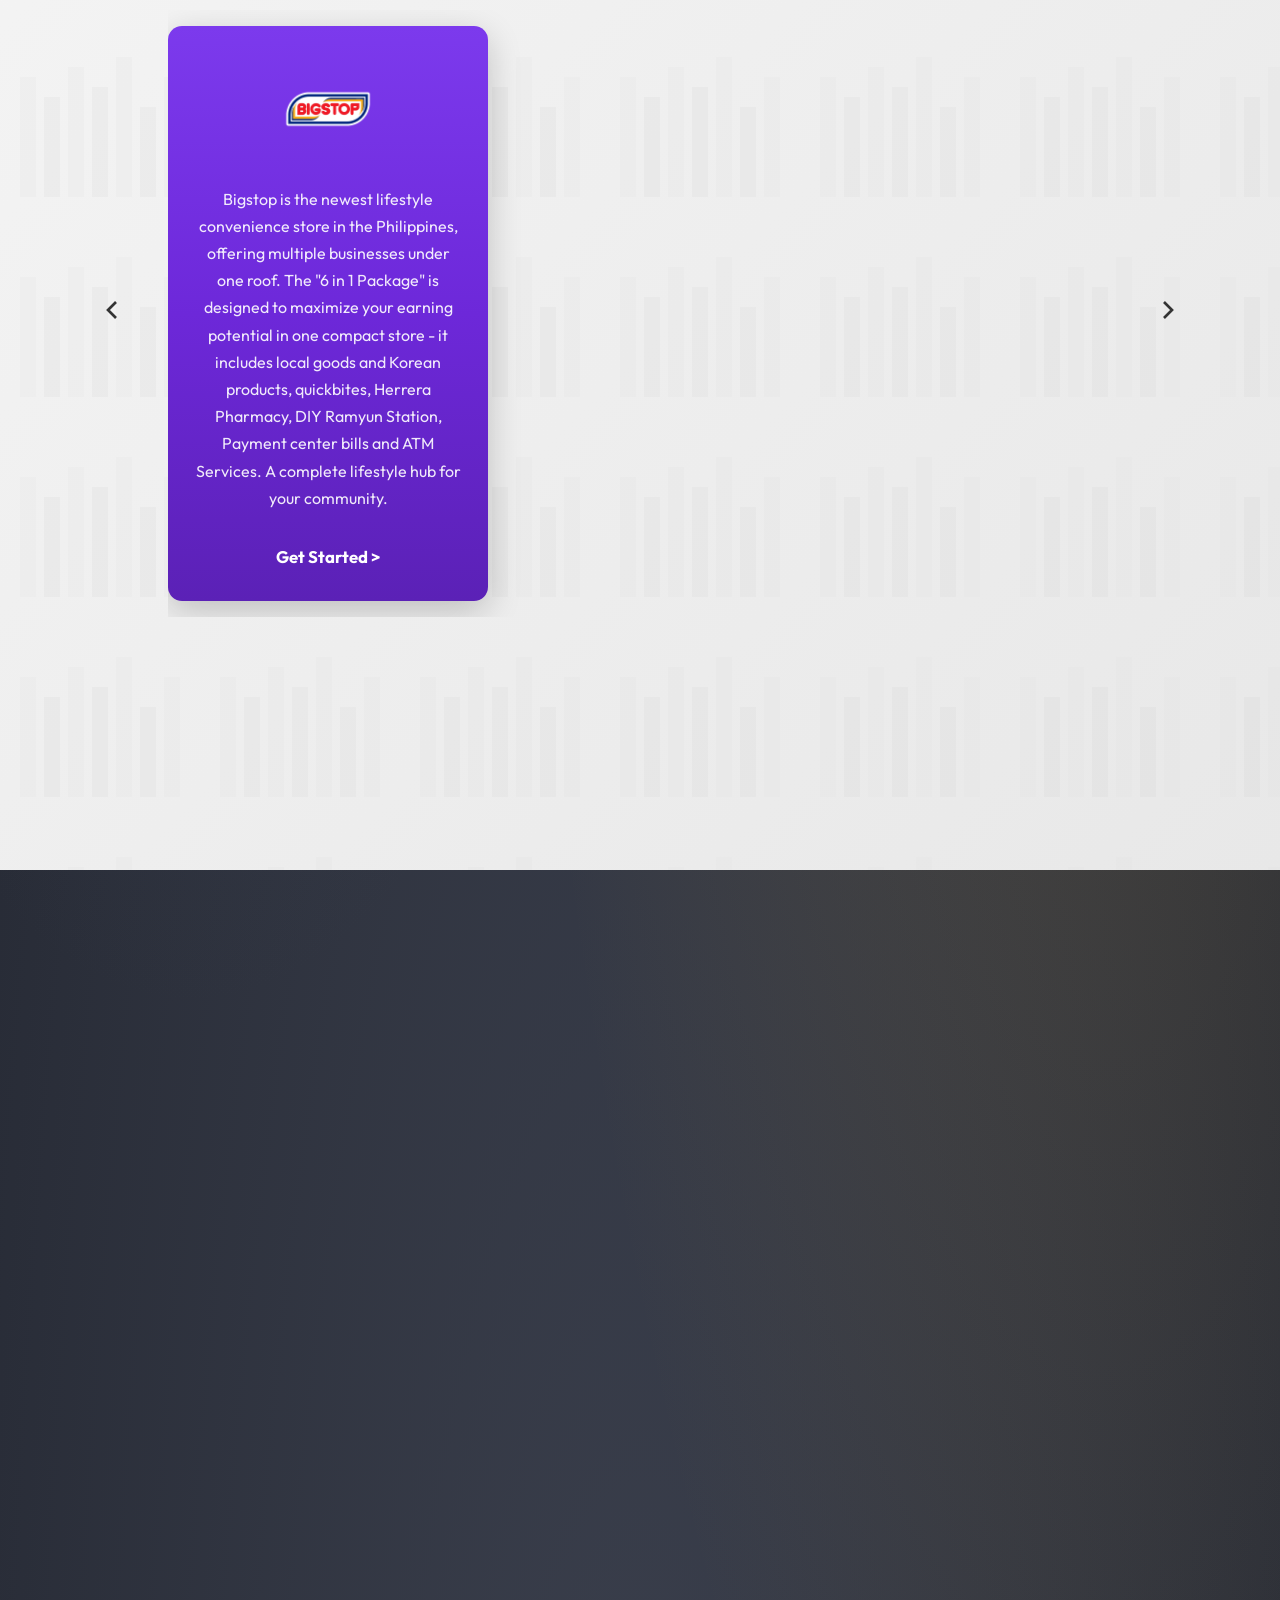
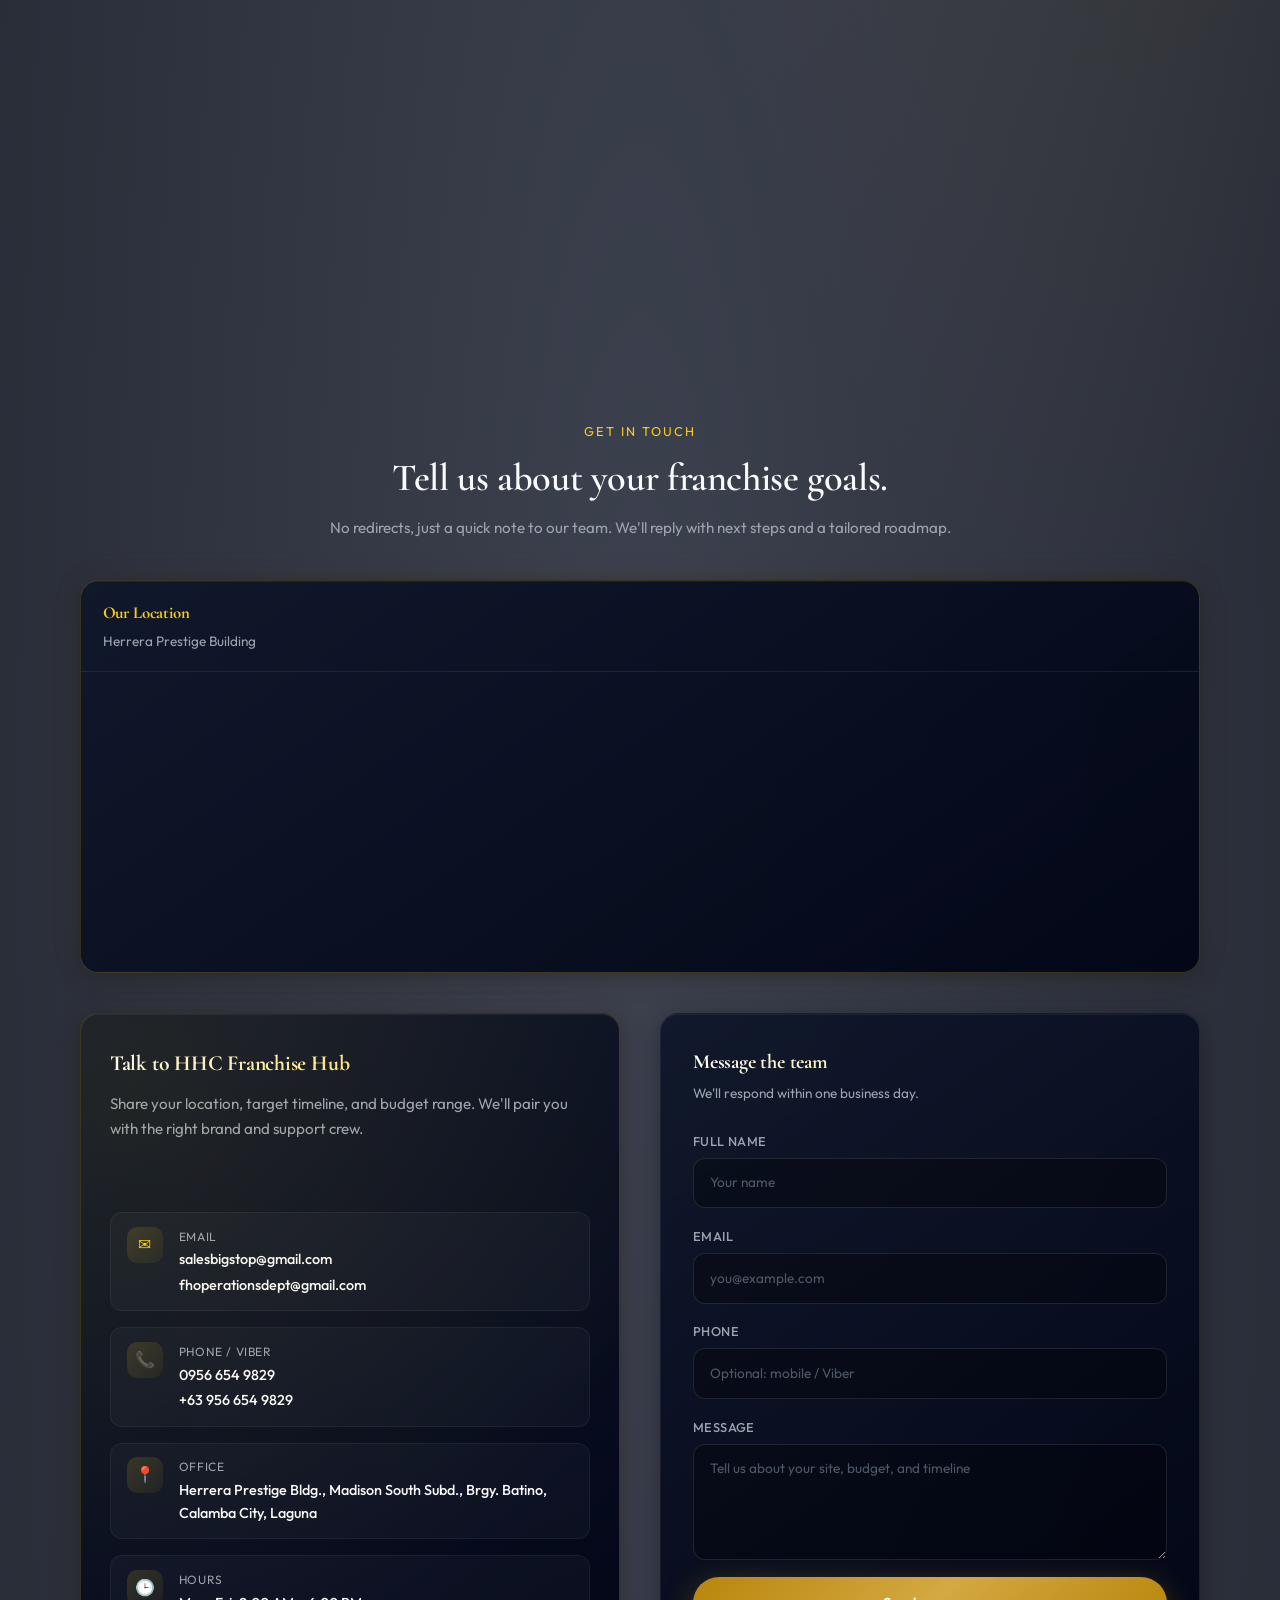
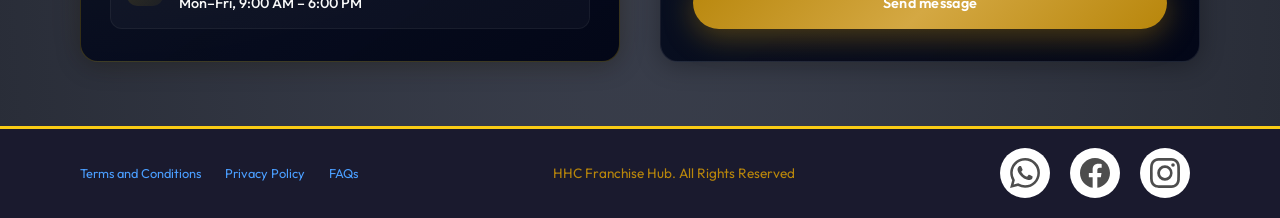
==== commit 58bd98e2: "Add countdown bar, remove investment section, and integrate updates" ====
--- a/index.html
+++ b/index.html
@@ -1,4 +1,4 @@
-<!DOCTYPE html>
+﻿<!DOCTYPE html>
 <html lang="en">
 <head>
   <meta charset="UTF-8" />
@@ -92,9 +92,6 @@
       </div>
       <div class="container hero-grid">
         <div class="hero-content">
-          <div class="hero-logo-wrapper">
-            <img src="hero-title-logo.png" alt="HHC Franchise Hub" class="hero-title-logo" />
-          </div>
           <p class="hero-text">
             Welcome to HHC Franchise Hub! At HHC Franchise Hub, you'll discover how to become part of our growing family and take advantage of exciting business opportunities.
           </p>
@@ -383,28 +380,39 @@
           <!-- Info card -->
           <article class="contact-card">
             <div class="contact-card-glow"></div>
-            <h3>Talk to HHC Franchise Hub</h3>
-            <p>Share your location, target timeline, and budget range. We'll pair you with the right brand and support crew.</p>
+            <div class="contact-card-copy">
+              <h3>Talk to HHC Franchise Hub</h3>
+              <p>Share your location, target timeline, and budget range. We'll pair you with the right brand and support crew.</p>
+            </div>
             <div class="contact-meta">
               <div class="contact-meta-item">
                 <div class="contact-meta-icon">✉️</div>
                 <div class="contact-meta-text">
                   <span class="contact-meta-label">Email</span>
-                  <span class="contact-meta-value">info@hhcfranchisehub.com</span>
+                  <span class="contact-meta-value">salesbigstop@gmail.com</span>
+                  <span class="contact-meta-value">fhoperationsdept@gmail.com</span>
                 </div>
               </div>
               <div class="contact-meta-item">
                 <div class="contact-meta-icon">📞</div>
                 <div class="contact-meta-text">
                   <span class="contact-meta-label">Phone / Viber</span>
-                  <span class="contact-meta-value">+63 917 123 4567</span>
+                  <span class="contact-meta-value">0956 654 9829</span>
+                  <span class="contact-meta-value">+63 956 654 9829</span>
                 </div>
               </div>
               <div class="contact-meta-item">
                 <div class="contact-meta-icon">📍</div>
                 <div class="contact-meta-text">
                   <span class="contact-meta-label">Office</span>
-                  <span class="contact-meta-value">Herrera Prestige Building</span>
+                  <span class="contact-meta-value">Herrera Prestige Bldg., Madison South Subd., Brgy. Batino, Calamba City, Laguna</span>
+                </div>
+              </div>
+              <div class="contact-meta-item">
+                <div class="contact-meta-icon">🕒</div>
+                <div class="contact-meta-text">
+                  <span class="contact-meta-label">Hours</span>
+                  <span class="contact-meta-value">Mon–Fri, 9:00 AM – 6:00 PM</span>
                 </div>
               </div>
             </div>
@@ -458,7 +466,7 @@
           <a
             data-social="whatsapp"
             aria-label="Whatsapp"
-            href="https://api.whatsapp.com/send?phone=+112067101079&amp;text=Save%20this%20to%20your%20Favorites%20-%20@wilsondesouza"
+            href="https://api.whatsapp.com/send?phone=+112067101079&text=Save%20this%20to%20your%20Favorites%20-%20@wilsondesouza"
           >
             <div class="filled"></div>
             <svg
@@ -581,9 +589,3 @@
   </script>
 </body>
 </html>
-
-
-
-
-
-
--- a/styles.css
+++ b/styles.css
@@ -2823,13 +2823,20 @@
    History Page (Winecast-inspired layout)
 --------------------- */
 .history-page {
-  background: #f7f2eb;
-  color: #2e2a25;
+  background:
+    radial-gradient(circle at 14% 10%, rgba(76, 113, 201, 0.24), transparent 35%),
+    radial-gradient(circle at 86% 8%, rgba(212, 169, 73, 0.14), transparent 32%),
+    radial-gradient(circle at 50% 100%, rgba(33, 92, 166, 0.16), transparent 44%),
+    linear-gradient(180deg, #040507 0%, #060912 50%, #05070d 100%);
+  color: #e8edf9;
+  min-height: 100%;
 }
 
 .history-page .site-header {
-  background: transparent;
+  background: rgba(4, 7, 14, 0.62);
   border: none;
+  border-bottom: 1px solid rgba(136, 165, 223, 0.18);
+  backdrop-filter: blur(12px);
 }
 
 .history-page .section,
@@ -2838,20 +2845,157 @@
 }
 
 .history-page .page-hero {
-  background: #f7f2eb;
+  position: relative;
+  background:
+    radial-gradient(120% 85% at 50% -12%, rgba(88, 120, 204, 0.32), transparent 58%),
+    linear-gradient(180deg, rgba(8, 12, 22, 0.96) 0%, rgba(5, 8, 16, 0.88) 100%);
   text-align: center;
-  padding-bottom: 2rem;
+  padding-bottom: 2.4rem;
+  border-bottom: 1px solid rgba(132, 161, 220, 0.18);
+  overflow: hidden;
+}
+
+.history-page .page-hero::after {
+  content: "";
+  position: absolute;
+  left: -10%;
+  right: -10%;
+  bottom: -50%;
+  height: 72%;
+  background: radial-gradient(circle at 50% 0%, rgba(212, 169, 73, 0.15), transparent 70%);
+  pointer-events: none;
+}
+
+.history-page .page-hero .container {
+  position: relative;
+  z-index: 1;
 }
 
 .history-page .page-hero-title {
-  color: #2e2a25;
+  color: #f5f8ff;
+  text-shadow: 0 10px 26px rgba(0, 0, 0, 0.35);
   letter-spacing: 0.08em;
   text-transform: uppercase;
-  font-weight: 600;
+  font-weight: 700;
 }
 
 .history-page .page-hero-subtitle {
-  color: #4a4137;
+  color: #b9c6dd;
+}
+
+.history-page .section-kicker {
+  color: #e5c478;
+  letter-spacing: 0.12em;
+}
+
+.history-page .simple-history {
+  max-width: min(980px, 100% - 2rem);
+  margin: 0 auto;
+  padding: 2.75rem 1rem 5.5rem;
+  position: relative;
+}
+
+.history-page .simple-history::after {
+  content: "";
+  position: absolute;
+  inset: 0;
+  pointer-events: none;
+  background:
+    radial-gradient(circle at 12% 24%, rgba(81, 120, 214, 0.16), transparent 36%),
+    radial-gradient(circle at 88% 70%, rgba(212, 169, 73, 0.09), transparent 34%);
+  z-index: 0;
+}
+
+.history-page .simple-history::before {
+  display: none;
+}
+
+.history-page .simple-history .timeline-item,
+.history-page .simple-history .timeline-item:nth-child(odd),
+.history-page .simple-history .timeline-item:nth-child(even) {
+  width: min(760px, 100%);
+  margin-left: auto;
+  margin-right: auto;
+  padding-left: 0;
+  padding-right: 0;
+}
+
+.history-page .simple-history .timeline-item::before {
+  display: none;
+}
+
+.history-page .simple-history .timeline-item {
+  position: relative;
+  z-index: 1;
+}
+
+.history-page .simple-history .timeline-content {
+  background: linear-gradient(160deg, rgba(11, 16, 29, 0.9), rgba(8, 12, 21, 0.84));
+  border: 1px solid rgba(137, 170, 232, 0.24);
+  box-shadow:
+    0 18px 44px rgba(0, 0, 0, 0.48),
+    inset 0 1px 0 rgba(255, 255, 255, 0.05);
+  backdrop-filter: blur(6px);
+}
+
+.history-page .simple-history .timeline-content:hover {
+  transform: translateY(-8px);
+  border-color: rgba(182, 205, 246, 0.48);
+  box-shadow:
+    0 20px 54px rgba(0, 0, 0, 0.56),
+    0 0 0 1px rgba(182, 205, 246, 0.18);
+}
+
+.history-page .simple-history .year {
+  background: linear-gradient(135deg, #f2cb72, #d8a741);
+  color: #0b1224;
+  box-shadow: 0 8px 18px rgba(0, 0, 0, 0.28);
+}
+
+.history-page .simple-history .timeline-content h3 {
+  color: #f6f9ff;
+}
+
+.history-page .simple-history .timeline-content p {
+  color: #bcc9df;
+}
+
+.history-page .simple-history .timeline-image {
+  background: rgba(6, 10, 18, 0.75);
+  border-color: rgba(140, 170, 226, 0.22);
+}
+
+.history-page .simple-history .tag {
+  background: rgba(73, 110, 186, 0.2);
+  color: #e3ecfb;
+  border-color: rgba(153, 181, 236, 0.35);
+}
+
+.history-page .simple-history-cta {
+  background: linear-gradient(160deg, rgba(10, 16, 29, 0.95), rgba(8, 12, 22, 0.9));
+  border: 1px solid rgba(147, 177, 231, 0.26);
+  box-shadow:
+    0 18px 44px rgba(0, 0, 0, 0.5),
+    inset 0 1px 0 rgba(255, 255, 255, 0.04);
+}
+
+.history-page .simple-history-cta h2 {
+  color: #f6f9ff;
+}
+
+.history-page .simple-history-cta p {
+  color: #b7c5de;
+}
+
+.history-page .simple-history-cta .cta-button {
+  background: linear-gradient(135deg, #f2cb72, #d8a741);
+  color: #0a1223;
+  border: 1px solid rgba(245, 217, 152, 0.6);
+}
+
+.history-page .simple-history-cta .cta-button:hover {
+  background: linear-gradient(135deg, #f6d790, #e0b558);
+  box-shadow: 0 14px 30px rgba(8, 14, 28, 0.46);
 }
 
 .history-page .history-shell {
@@ -2866,45 +3010,45 @@
 }
 
 .history-page .history-lede {
-  color: #4a4137;
+  color: #b8c5db;
 }
 
 .history-page .history-pills .history-pill {
-  background: transparent;
-  border: 1px solid #d9cdbf;
-  color: #4a4137;
+  background: rgba(70, 108, 183, 0.18);
+  border: 1px solid rgba(148, 177, 230, 0.32);
+  color: #d9e6fa;
 }
 
 .history-page .history-highlight {
-  background: #faf6f1;
-  border: 1px solid #e0d6c7;
-  color: #3b332b;
-  box-shadow: none;
+  background: linear-gradient(150deg, rgba(10, 16, 29, 0.9), rgba(8, 12, 22, 0.84));
+  border: 1px solid rgba(147, 177, 231, 0.26);
+  color: #d9e5fa;
+  box-shadow: 0 14px 32px rgba(0, 0, 0, 0.4);
 }
 
 .history-page .history-highlight-title {
-  color: #2e2a25;
+  color: #f5f8ff;
 }
 
 .history-page .history-highlight-text {
-  color: #4a4137;
+  color: #b8c5db;
 }
 
 .history-page .history-subnav {
   margin: 2rem 0 2.5rem;
-  border-top: 1px solid #e0d6c7;
-  border-bottom: 1px solid #e0d6c7;
+  border-top: 1px solid rgba(136, 165, 223, 0.2);
+  border-bottom: 1px solid rgba(136, 165, 223, 0.2);
   padding: 0.75rem 0;
 }
 
 .history-page .history-subnav-link {
-  color: #3b332b;
+  color: #dbe7fb;
 }
 
 .history-page .history-subnav-link.active,
 .history-page .history-subnav-link:hover {
-  color: #000;
-  border-color: #2e2a25;
+  color: #f5f8ff;
+  border-color: rgba(242, 203, 114, 0.92);
 }
 
 .history-page .modern-timeline {
@@ -2925,7 +3069,7 @@
   opacity: 1;
   transform: none;
   transition: none;
-  border-top: 1px solid #e0d6c7;
+  border-top: 1px solid rgba(136, 165, 223, 0.2);
 }
 
 .history-page .milestone:first-of-type {
@@ -2944,8 +3088,8 @@
 .history-page .milestone-media {
   min-height: 260px;
   border-radius: 12px;
-  border: 1px solid #e3d9cc;
-  background: #f3ece3;
+  border: 1px solid rgba(147, 177, 231, 0.26);
+  background: linear-gradient(150deg, rgba(10, 16, 29, 0.9), rgba(8, 12, 22, 0.84));
 }
 
 .history-page .milestone-media::after {
@@ -2958,9 +3102,9 @@
 }
 
 .history-page .media-note {
-  background: rgba(255, 255, 255, 0.92);
-  color: #6b5a45;
-  border: 1px solid #d8cbb9;
+  background: rgba(10, 16, 29, 0.86);
+  color: #dfeafc;
+  border: 1px solid rgba(147, 177, 231, 0.3);
 }
 
 .history-page .milestone-body {
@@ -2968,17 +3112,17 @@
 }
 
 .history-page .milestone-year {
-  color: #6b5a45;
+  color: #e5c478;
   letter-spacing: 0.16em;
 }
 
 .history-page .milestone-title {
-  color: #2e2a25;
+  color: #f6f9ff;
   font-size: 1.18rem;
 }
 
 .history-page .milestone-text {
-  color: #4a4137;
+  color: #b8c5db;
   line-height: 1.65;
 }
 
@@ -2987,37 +3131,49 @@
 }
 
 .history-page .milestone-tag {
-  background: transparent;
-  border: 1px solid #d9cdbf;
-  color: #4a4137;
+  background: rgba(73, 110, 186, 0.2);
+  border: 1px solid rgba(153, 181, 236, 0.35);
+  color: #dfe9fb;
 }
 
 .history-page .history-cta-card {
-  background: #faf6f1;
-  border: 1px solid #e0d6c7;
-  box-shadow: none;
+  background: linear-gradient(160deg, rgba(10, 16, 29, 0.95), rgba(8, 12, 22, 0.9));
+  border: 1px solid rgba(147, 177, 231, 0.26);
+  box-shadow: 0 18px 44px rgba(0, 0, 0, 0.5);
   padding: 1.5rem 1.6rem;
   border-radius: 10px;
 }
 
 .history-page .history-cta-card p {
-  color: #4a4137;
+  color: #b7c5de;
 }
 
 .history-page .btn-primary,
-.history-page .btn-outline,
 .history-page .pill-btn.solid {
-  background-image: none;
-  background: #2e2a25;
-  color: #f7f2eb;
-  box-shadow: none;
-  border: 1px solid #2e2a25;
+  background-image: linear-gradient(135deg, #f2cb72, #d8a741);
+  color: #0a1223;
+  box-shadow: 0 14px 28px rgba(5, 9, 17, 0.45);
+  border: 1px solid rgba(245, 217, 152, 0.6);
+}
+
+.history-page .btn-outline {
+  border: 1px solid rgba(147, 177, 231, 0.44) !important;
+  background: rgba(18, 28, 51, 0.6) !important;
+  color: #dce8fb;
+}
+
+.history-page .btn-outline:hover {
+  border: 1px solid rgba(180, 205, 247, 0.68) !important;
+  background: rgba(22, 34, 60, 0.82) !important;
+}
+
+.history-page .btn-primary:hover {
+  background-image: linear-gradient(135deg, #f6d790, #e0b558);
 }
 
 .history-page .pill-btn.ghost {
-  border-color: #2e2a25;
-  color: #2e2a25;
-}
+  border-color: rgba(147, 177, 231, 0.44);
+  color: #dce8fb;
 }
 
 .modern-timeline {
@@ -4449,8 +4605,414 @@
     radial-gradient(circle at 46% 85%, rgba(64, 102, 165, 0.2), transparent 34%);
 }
 
+.bigstop-page .bigstop-hero-slider-section {
+  min-height: 100vh;
+  min-height: 100svh;
+  min-height: 100dvh;
+  height: 100vh;
+  height: 100svh;
+  height: 100dvh;
+  margin-top: calc(-1 * var(--nav-height));
+  overflow: hidden;
+}
+
+.bigstop-page .bigstop-hero-slider-section .hero-slide {
+  background-position: center center;
+}
+
+.bigstop-page .bigstop-hero-slider-section .hero-slide::before {
+  background:
+    linear-gradient(120deg, rgba(8, 26, 58, 0.64) 0%, rgba(8, 24, 52, 0.26) 48%, rgba(3, 12, 29, 0.82) 100%),
+    linear-gradient(to bottom, rgba(2, 6, 23, 0.3) 0%, rgba(2, 6, 23, 0.75) 100%);
+}
+
+.bigstop-page .bigstop-hero-slider-section .hero-slide::after {
+  background: radial-gradient(ellipse at 18% 20%, rgba(118, 183, 255, 0.2) 0%, transparent 50%);
+}
+
+.bigstop-page .bigstop-hero-slider-section .hero-slide:nth-child(1) {
+  background-image: url('Bigstop header.jpg');
+}
+
+.bigstop-page .bigstop-hero-slider-section .hero-slide:nth-child(2) {
+  background-image: url('Bigstop WHAT WE OFFER.jpg');
+}
+
+.bigstop-page .bigstop-hero-slider-section .hero-slide:nth-child(3) {
+  background-image: url('Copy of BIGSTOP.jpg');
+  background-position: center 26%;
+}
+
+.bigstop-page .bigstop-hero-slider-section .hero-slide:nth-child(4) {
+  background-image: url('bigstop-reason-fast-launch.jpg');
+}
+
+.bigstop-page .bigstop-hero-slider-section .hero-slide:nth-child(5) {
+  background-image: url('bigstop-reason-accessible-investment.jpg');
+}
+
+.bigstop-page .bigstop-hero-banner {
+  position: relative;
+  min-height: calc(100vh - var(--nav-height));
+  height: calc(100vh - var(--nav-height));
+  display: flex;
+  align-items: stretch;
+  overflow: hidden;
+}
+
+.bigstop-page .hero-banner-img {
+  position: absolute;
+  inset: 0;
+  width: 100%;
+  height: 100%;
+  object-fit: cover;
+  filter: saturate(1.02) brightness(0.92);
+}
+
+.bigstop-page .bigstop-hero-overlay {
+  position: relative;
+  z-index: 3;
+  width: 100%;
+  max-width: none;
+  margin-inline: 0;
+  min-height: calc(100vh - var(--nav-height));
+  height: calc(100vh - var(--nav-height));
+  display: flex;
+  align-items: center;
+  justify-content: flex-start;
+  padding: clamp(1.2rem, 2.4vw, 2.6rem);
+  background: linear-gradient(110deg, rgba(5, 13, 29, 0.82) 0%, rgba(5, 13, 29, 0.74) 34%, rgba(5, 13, 29, 0.4) 54%, rgba(5, 13, 29, 0.0) 76%);
+}
+
+.bigstop-page .bigstop-hero-overlay .container {
+  margin-left: 0;
+  margin-right: auto;
+  padding: 0;
+  max-width: 1220px;
+}
+
+.bigstop-page .hero-content-wrapper {
+  width: 100%;
+  display: flex;
+  align-items: center;
+  justify-content: flex-start;
+  gap: 1.4rem;
+  flex-wrap: wrap;
+  position: static;
+}
+
+.bigstop-page .bigstop-hero-panel {
+  background: none;
+  border: none;
+  box-shadow: none;
+  backdrop-filter: none;
+  border-radius: 0;
+  padding: 0;
+  max-width: min(620px, 92%);
+  width: fit-content;
+}
+
+.bigstop-page .hero-video-thumb {
+  position: fixed;
+  bottom: clamp(1.2rem, 5vw, 3rem);
+  right: clamp(1rem, 8vw, 8rem);
+  left: auto;
+  transform: none;
+  z-index: 50;
+  width: clamp(320px, 32vw, 420px);
+  border-radius: 14px;
+  border: 1px solid rgba(158, 191, 239, 0.25);
+  box-shadow: 0 18px 34px rgba(0, 0, 0, 0.38);
+  background: rgba(12, 20, 36, 0.9);
+  overflow: hidden;
+  display: flex;
+  flex-direction: column;
+  align-items: stretch;
+  text-decoration: none;
+  cursor: grab;
+}
+
+.bigstop-page .hero-video-frame {
+  padding: 10px 10px 6px;
+}
+
+.bigstop-page .hero-video-frame video {
+  display: block;
+  width: 100%;
+  height: auto;
+  aspect-ratio: 16 / 9;
+  object-fit: cover;
+  border-radius: 10px;
+}
+
+.bigstop-page .hero-video-label {
+  position: absolute;
+  left: 0;
+  right: 0;
+  bottom: 0;
+  padding: 0.55rem 0.8rem 0.65rem;
+  text-align: center;
+  background: linear-gradient(180deg, rgba(12, 20, 36, 0) 0%, rgba(12, 20, 36, 0.9) 60%, rgba(12, 20, 36, 0.92) 100%);
+  color: #eaf4ff;
+  font-size: 0.9rem;
+  font-weight: 700;
+  letter-spacing: 0.015em;
+}
+
+.bigstop-page .hero-video-thumb.dragging {
+  cursor: grabbing;
+  box-shadow: 0 22px 46px rgba(0, 0, 0, 0.5);
+}
+
+@media (max-width: 860px) {
+  .bigstop-page .hero-video-thumb {
+    position: static;
+    width: 100%;
+    max-width: 360px;
+    margin-top: 0.6rem;
+    transform: none;
+  }
+
+  .bigstop-page .hero-content-wrapper {
+    justify-content: center;
+  }
+}
+
+.bigstop-page .bigstop-hero-overlay::before {
+  content: "";
+  position: absolute;
+  inset: 0;
+  pointer-events: none;
+  background:
+    linear-gradient(90deg, rgba(5, 13, 29, 0.84) 0%, rgba(6, 15, 33, 0.66) 28%, rgba(8, 20, 42, 0.24) 54%, transparent 76%),
+    radial-gradient(ellipse at 16% 62%, rgba(33, 62, 109, 0.22) 0%, transparent 52%);
+}
+
+.bigstop-page .bigstop-growth-card {
+  position: relative;
+  z-index: 1;
+  width: min(560px, 100%);
+  margin-top: 0;
+  padding: 0;
+  border: 0;
+  background: transparent;
+  box-shadow: none;
+  backdrop-filter: none;
+}
+
+.bigstop-page .bigstop-growth-kicker {
+  display: inline-flex;
+  align-items: center;
+  gap: 0.42rem;
+  margin: 0 0 0.7rem;
+  font-family: "Inter", var(--font-sans);
+  font-size: 0.72rem;
+  letter-spacing: 0.18em;
+  font-weight: 600;
+  text-transform: uppercase;
+  color: rgba(205, 224, 249, 0.9);
+}
+
+.bigstop-page .bigstop-growth-kicker::before {
+  content: "";
+  width: 28px;
+  height: 1px;
+  background: rgba(157, 198, 255, 0.74);
+}
+
+.bigstop-page .bigstop-growth-title {
+  margin: 0;
+  color: #ffffff;
+  font-family: "Inter", var(--font-sans);
+  font-weight: 800;
+  font-size: clamp(2.55rem, 5.4vw, 4.6rem);
+  line-height: 0.95;
+  letter-spacing: -0.035em;
+  max-width: 9.3ch;
+  text-wrap: balance;
+  text-shadow: 0 8px 28px rgba(2, 6, 16, 0.52);
+}
+
+.bigstop-page .bigstop-growth-copy {
+  margin-top: 1.1rem;
+  max-width: 33ch;
+  color: rgba(233, 240, 250, 0.92);
+  font-family: "Inter", var(--font-sans);
+  font-size: 1.08rem;
+  line-height: 1.55;
+  text-shadow: 0 8px 18px rgba(2, 6, 16, 0.4);
+}
+
+.bigstop-page .bigstop-growth-actions {
+  display: flex;
+  align-items: center;
+  gap: 0.72rem;
+  margin-top: 1.4rem;
+}
+
+.bigstop-page .bigstop-growth-btn {
+  min-height: 52px;
+  min-width: 146px;
+  padding: 0.8rem 1.2rem;
+  border-radius: 12px;
+  font-family: "Inter", var(--font-sans);
+  font-size: 0.97rem;
+  font-weight: 600;
+  line-height: 1;
+  letter-spacing: -0.01em;
+  display: inline-flex;
+  align-items: center;
+  justify-content: center;
+  border: 1px solid transparent;
+  transition: transform 0.2s ease, box-shadow 0.24s ease, background 0.24s ease;
+}
+
+.bigstop-page .bigstop-growth-btn.primary {
+  color: #fff;
+  background: linear-gradient(135deg, #ff8a3a, #ff5a00 58%, #f34700);
+  box-shadow: 0 14px 30px rgba(255, 97, 28, 0.4), 0 0 0 1px rgba(255, 173, 116, 0.25) inset;
+}
+
+.bigstop-page .bigstop-growth-btn.primary:hover {
+  transform: translateY(-2px);
+  box-shadow: 0 16px 34px rgba(255, 97, 28, 0.48), 0 0 0 1px rgba(255, 196, 160, 0.24) inset;
+}
+
+.bigstop-page .bigstop-growth-btn.secondary {
+  color: #f3f6fb;
+  background: rgba(19, 28, 47, 0.88);
+  border-color: rgba(163, 183, 218, 0.28);
+  box-shadow: 0 12px 24px rgba(5, 12, 25, 0.36);
+}
+
+.bigstop-page .bigstop-growth-btn.secondary:hover {
+  transform: translateY(-2px);
+  background: rgba(25, 36, 60, 0.96);
+}
+
+.bigstop-page .bigstop-growth-btn:focus-visible {
+  outline: 2px solid rgba(152, 201, 255, 0.78);
+  outline-offset: 2px;
+}
+
+.bigstop-page .bigstop-hero-proof-grid {
+  width: 100%;
+  margin-bottom: 0;
+  gap: 1.25rem;
+  grid-template-columns: minmax(0, 1.35fr) minmax(260px, 0.72fr);
+}
+
+.bigstop-page .bigstop-hero-proof-grid .bigstop-proof-media {
+  border-radius: 20px;
+}
+
+.bigstop-page .bigstop-hero-proof-grid .bigstop-proof-media img {
+  min-height: clamp(440px, 62vh, 710px);
+}
+
+.bigstop-page .bigstop-hero-proof-grid .bigstop-proof-side > p,
+.bigstop-page .bigstop-hero-proof-grid .bigstop-stat-card {
+  background: linear-gradient(145deg, rgba(13, 27, 52, 0.82), rgba(9, 19, 38, 0.86));
+  border-color: rgba(166, 197, 241, 0.28);
+}
+
+.bigstop-page .bigstop-hero-slider-section .slider-progress {
+  height: 5px;
+  background: rgba(255, 255, 255, 0.18);
+}
+
+.bigstop-page .bigstop-hero-slider-section .slider-progress-bar {
+  background: linear-gradient(90deg, #7bc2ff, #e8c57d);
+  box-shadow: 0 0 18px rgba(118, 183, 255, 0.45);
+}
+
+.bigstop-page .bigstop-hero-slider-section .slider-dot {
+  border-color: rgba(221, 237, 255, 0.58);
+}
+
+.bigstop-page .bigstop-hero-slider-section .slider-dot::before {
+  background: #8ecbff;
+}
+
+.bigstop-page .bigstop-hero-slider-section .slider-dot.active {
+  border-color: #8ecbff;
+  box-shadow: 0 0 20px rgba(142, 203, 255, 0.45);
+}
+
+.bigstop-page .bigstop-hero-slider-section .slide-counter {
+  color: rgba(223, 238, 255, 0.75);
+}
+
+.bigstop-page .bigstop-hero-slider-section .slide-counter .current {
+  color: #8ecbff;
+}
+
+.bigstop-showcase .container {
+  position: relative;
+}
+
+.bigstop-hero-grid,
+.bigstop-proof-grid {
+  position: relative;
+  z-index: 1;
+}
+
+.bigstop-ambient {
+  position: absolute;
+  inset: -90px -40px 0;
+  pointer-events: none;
+  z-index: 0;
+}
+
+.ambient-orb {
+  position: absolute;
+  width: 240px;
+  height: 240px;
+  border-radius: 50%;
+  filter: blur(22px);
+  opacity: 0.45;
+  animation: floatSlow 18s ease-in-out infinite alternate;
+}
+
+.ambient-orb.orb-1 {
+  top: 6%;
+  left: 4%;
+  background: radial-gradient(circle at 30% 30%, rgba(80, 164, 255, 0.9), rgba(44, 100, 191, 0.25), transparent 65%);
+}
+
+.ambient-orb.orb-2 {
+  right: 5%;
+  bottom: 14%;
+  background: radial-gradient(circle at 60% 40%, rgba(255, 206, 120, 0.75), rgba(255, 140, 92, 0.2), transparent 70%);
+}
+
+.ambient-trail {
+  position: absolute;
+  width: 320px;
+  height: 18px;
+  border-radius: 999px;
+  background: linear-gradient(90deg, rgba(79, 172, 255, 0.1), rgba(255, 255, 255, 0.48), rgba(255, 93, 93, 0.08));
+  filter: blur(12px);
+  transform: rotate(-6deg);
+  bottom: 24%;
+  left: 14%;
+  animation: drift 14s ease-in-out infinite;
+}
+
+@keyframes floatSlow {
+  0% { transform: translate3d(0, 0, 0); }
+  50% { transform: translate3d(18px, -12px, 0); }
+  100% { transform: translate3d(-10px, 14px, 0); }
+}
+
+@keyframes drift {
+  0% { transform: rotate(-6deg) translateX(0); opacity: 0.5; }
+  50% { transform: rotate(-3deg) translateX(28px); opacity: 0.75; }
+  100% { transform: rotate(-8deg) translateX(-22px); opacity: 0.5; }
+}
+
 .bigstop-showcase {
-  padding: 3.4rem 0 2.7rem;
+  padding: 2.2rem 0 2.7rem;
 }
 
 .bigstop-hero-grid {
@@ -4486,6 +5048,7 @@
   max-width: 12ch;
   color: #f4f8ff;
   margin-bottom: 0.8rem;
+  text-shadow: 0 14px 40px rgba(0, 0, 0, 0.35);
 }
 
 .bigstop-hero-copy > p {
@@ -4493,6 +5056,26 @@
   font-size: 1.03rem;
   line-height: 1.7;
   color: rgba(219, 231, 248, 0.86);
+}
+
+.bigstop-badges {
+  display: flex;
+  flex-wrap: wrap;
+  gap: 0.45rem;
+  margin: 0.9rem 0 0.35rem;
+}
+
+.badge-3d {
+  display: inline-flex;
+  align-items: center;
+  gap: 0.35rem;
+  padding: 0.42rem 0.75rem;
+  border-radius: 999px;
+  background: radial-gradient(circle at 20% 30%, rgba(255, 255, 255, 0.2), rgba(117, 165, 233, 0.16), rgba(14, 27, 49, 0.92));
+  border: 1px solid rgba(162, 196, 245, 0.5);
+  color: #dbe9ff;
+  font-size: 0.8rem;
+  box-shadow: 0 10px 24px rgba(0, 0, 0, 0.25), 0 0 24px rgba(110, 185, 255, 0.25);
 }
 
 .bigstop-hero-button {
@@ -4506,13 +5089,28 @@
   color: #0c1a34;
   font-weight: 600;
   font-size: 0.92rem;
-  transition: transform 0.2s ease, box-shadow 0.2s ease;
-  box-shadow: 0 12px 24px rgba(0, 0, 0, 0.3);
+  transition: transform 0.2s ease, box-shadow 0.25s ease;
+  box-shadow: 0 12px 24px rgba(0, 0, 0, 0.3), 0 0 0 1px rgba(255, 255, 255, 0.18);
+  position: relative;
+  overflow: hidden;
+}
+
+.bigstop-hero-button::after {
+  content: "";
+  position: absolute;
+  inset: 0;
+  background: linear-gradient(120deg, rgba(255, 255, 255, 0) 30%, rgba(255, 255, 255, 0.3) 50%, rgba(255, 255, 255, 0) 70%);
+  transform: translateX(-120%);
+  transition: transform 0.4s ease;
 }
 
 .bigstop-hero-button:hover {
-  transform: translateY(-2px);
-  box-shadow: 0 15px 30px rgba(0, 0, 0, 0.34);
+  transform: translateY(-2px) scale(1.01);
+  box-shadow: 0 15px 30px rgba(0, 0, 0, 0.34), 0 20px 60px rgba(120, 180, 255, 0.25);
+}
+
+.bigstop-hero-button:hover::after {
+  transform: translateX(120%);
 }
 
 .bigstop-hero-card {
@@ -4522,6 +5120,30 @@
   background: linear-gradient(150deg, rgba(13, 22, 41, 0.74), rgba(10, 17, 32, 0.54));
   backdrop-filter: blur(9px);
   box-shadow: 0 22px 40px rgba(0, 0, 0, 0.35);
+  position: relative;
+  overflow: hidden;
+}
+
+.bigstop-hero-card::before {
+  content: "";
+  position: absolute;
+  inset: -1px;
+  border-radius: inherit;
+  background: linear-gradient(120deg, rgba(128, 178, 255, 0.22), rgba(255, 255, 255, 0.08), rgba(123, 155, 217, 0.22));
+  opacity: 0.55;
+  mask: linear-gradient(160deg, transparent 38%, #000 100%);
+  pointer-events: none;
+}
+
+.bigstop-hero-card::after {
+  content: "";
+  position: absolute;
+  inset: -40% -20% auto;
+  height: 70%;
+  background: radial-gradient(circle at 50% 50%, rgba(255, 255, 255, 0.08), transparent 60%);
+  filter: blur(26px);
+  opacity: 0.8;
+  pointer-events: none;
 }
 
 .bigstop-hero-card-visual {
@@ -4535,6 +5157,8 @@
   align-items: center;
   justify-content: center;
   overflow: hidden;
+  position: relative;
+  animation: floatCard 9s ease-in-out infinite;
 }
 
 .bigstop-hero-card-visual img {
@@ -4542,6 +5166,27 @@
   max-height: 250px;
   object-fit: contain;
   filter: drop-shadow(0 22px 28px rgba(0, 0, 0, 0.4));
+}
+
+.bigstop-hero-card-visual::before {
+  content: "";
+  position: absolute;
+  inset: 6%;
+  border-radius: 14px;
+  border: 1px solid rgba(143, 184, 244, 0.25);
+  background: linear-gradient(135deg, rgba(64, 117, 201, 0.16), transparent 60%);
+  mix-blend-mode: screen;
+}
+
+.bigstop-logo-ring {
+  position: absolute;
+  inset: -12%;
+  border-radius: 24px;
+  border: 1.5px solid rgba(183, 212, 255, 0.18);
+  box-shadow: 0 0 32px rgba(114, 178, 255, 0.3);
+  animation: rotateRing 18s linear infinite;
+  pointer-events: none;
+  mix-blend-mode: screen;
 }
 
 .bigstop-card-button {
@@ -4564,7 +5209,7 @@
   display: grid;
   grid-template-columns: minmax(0, 1.4fr) minmax(230px, 0.7fr);
   gap: 1.1rem;
-  align-items: stretch;
+  align-items: start;
 }
 
 .bigstop-proof-media {
@@ -4572,6 +5217,7 @@
   overflow: hidden;
   border: 1px solid rgba(145, 181, 232, 0.22);
   box-shadow: 0 18px 38px rgba(0, 0, 0, 0.3);
+  position: relative;
 }
 
 .bigstop-proof-media img {
@@ -4580,6 +5226,25 @@
   min-height: 290px;
   object-fit: cover;
   filter: saturate(0.92) contrast(1.06);
+}
+
+.bigstop-proof-graphic {
+  padding: 0.55rem;
+  background: rgba(10, 19, 37, 0.72);
+  display: flex;
+  align-items: center;
+  justify-content: center;
+  height: auto;
+  max-height: 70vh;
+  overflow: hidden;
+}
+
+.bigstop-proof-graphic img {
+  width: 100%;
+  height: auto;
+  max-height: 70vh;
+  object-fit: contain;
+  min-height: 0;
 }
 
 .bigstop-proof-media-mini {
@@ -4628,6 +5293,244 @@
   color: rgba(194, 214, 240, 0.84);
 }
 
+.bigstop-gap {
+  padding: 2.2rem 0 2.8rem;
+}
+
+.bigstop-gap-box {
+  min-height: 260px;
+}
+
+.bigstop-why {
+  position: relative;
+  padding-block: 3.4rem;
+}
+
+.bigstop-why::before {
+  content: "";
+  position: absolute;
+  inset: 0;
+  background:
+    linear-gradient(180deg, rgba(7, 15, 32, 0.78) 0%, rgba(6, 12, 26, 0.9) 100%),
+    radial-gradient(140% 120% at 12% 16%, rgba(103, 153, 255, 0.08), transparent 40%),
+    radial-gradient(130% 120% at 80% 10%, rgba(255, 197, 125, 0.12), transparent 40%);
+  z-index: 0;
+}
+
+.bigstop-why .container {
+  position: relative;
+  z-index: 1;
+}
+
+.why-grid {
+  display: grid;
+  grid-template-columns: minmax(280px, 360px) 1fr;
+  gap: clamp(1rem, 3vw, 2rem);
+  align-items: start;
+}
+
+.glass-tile {
+  position: relative;
+  border-radius: 18px;
+  border: 1px solid rgba(155, 192, 247, 0.16);
+  background: linear-gradient(145deg, rgba(20, 32, 56, 0.75), rgba(13, 24, 46, 0.7));
+  box-shadow: 0 26px 48px rgba(0, 0, 0, 0.28);
+  backdrop-filter: blur(10px);
+  padding: clamp(1.4rem, 2.5vw, 2rem);
+  text-align: left;
+  cursor: pointer;
+  transition: transform 0.25s ease, box-shadow 0.25s ease, border-color 0.25s ease;
+  overflow: hidden;
+}
+
+.glass-tile:hover,
+.glass-tile:focus-visible {
+  transform: translateY(-2px);
+  box-shadow: 0 30px 54px rgba(0, 0, 0, 0.32);
+  border-color: rgba(155, 192, 247, 0.26);
+}
+
+.glass-tile::before {
+  content: "";
+  position: absolute;
+  inset: 0;
+  background: url("Copy of BIGSTOP - Copy.jpg") center / cover no-repeat;
+  opacity: 0;
+  transform: scale(1.05);
+  transition: opacity 0.45s ease, transform 0.45s ease;
+  z-index: 0;
+}
+
+.glass-tile::after {
+  content: "";
+  position: absolute;
+  inset: 0;
+  background: linear-gradient(180deg, rgba(8, 14, 28, 0.75) 0%, rgba(8, 14, 28, 0.9) 100%);
+  z-index: 1;
+  transition: opacity 0.45s ease;
+}
+
+.glass-tile > * {
+  position: relative;
+  z-index: 2;
+}
+
+.glass-tile:hover::before,
+.glass-tile:focus-visible::before {
+  opacity: 1;
+  transform: scale(1.02);
+}
+
+.glass-tile:hover::after,
+.glass-tile:focus-visible::after {
+  opacity: 0.55;
+}
+
+.why-title {
+  font-size: clamp(1.8rem, 3vw, 2.3rem);
+  color: #eaf3ff;
+  margin: 0.2rem 0 0.6rem;
+}
+
+.why-sub {
+  color: rgba(220, 232, 247, 0.9);
+  line-height: 1.6;
+  font-size: 0.98rem;
+}
+
+.why-tags {
+  display: flex;
+  flex-wrap: wrap;
+  gap: 0.45rem;
+  margin-top: 1rem;
+}
+
+.pill {
+  display: inline-flex;
+  align-items: center;
+  gap: 0.35rem;
+  padding: 0.45rem 0.85rem;
+  border-radius: 999px;
+  font-size: 0.78rem;
+  font-weight: 600;
+  color: #eaf2ff;
+  background: linear-gradient(135deg, rgba(123, 194, 255, 0.22), rgba(255, 197, 125, 0.18));
+  border: 1px solid rgba(146, 188, 241, 0.3);
+}
+
+.why-cards {
+  display: grid;
+  grid-template-columns: repeat(auto-fit, minmax(240px, 1fr));
+  gap: clamp(0.9rem, 2vw, 1.3rem);
+}
+
+.why-card {
+  border-radius: 16px;
+  padding: 1.15rem 1.05rem 1.2rem;
+  background: linear-gradient(150deg, rgba(15, 25, 45, 0.82), rgba(10, 18, 34, 0.82));
+  border: 1px solid rgba(147, 185, 241, 0.22);
+  box-shadow: 0 18px 32px rgba(0, 0, 0, 0.28);
+  display: grid;
+  grid-template-columns: auto 1fr;
+  gap: 0.65rem;
+  align-items: start;
+}
+
+.why-number {
+  width: 44px;
+  height: 44px;
+  border-radius: 12px;
+  background: linear-gradient(135deg, #ff8a3a, #ff5a00 60%, #f34700);
+  color: #fff;
+  font-weight: 800;
+  font-size: 0.95rem;
+  display: inline-grid;
+  place-items: center;
+  box-shadow: 0 10px 20px rgba(255, 97, 28, 0.38);
+}
+
+.why-body h3 {
+  margin: 0 0 0.25rem;
+  font-size: 1.05rem;
+  color: #eaf3ff;
+}
+
+.why-body p {
+  margin: 0;
+  color: rgba(211, 226, 244, 0.9);
+  line-height: 1.55;
+  font-size: 0.95rem;
+}
+
+@media (max-width: 960px) {
+  .why-grid {
+    grid-template-columns: 1fr;
+  }
+}
+
+.why-modal {
+  position: fixed;
+  inset: 0;
+  display: grid;
+  place-items: center;
+  z-index: 200;
+  opacity: 0;
+  visibility: hidden;
+  transition: opacity 0.25s ease, visibility 0.25s ease;
+}
+
+.why-modal.open {
+  opacity: 1;
+  visibility: visible;
+}
+
+.why-modal-backdrop {
+  position: absolute;
+  inset: 0;
+  background: rgba(5, 8, 16, 0.68);
+  backdrop-filter: blur(6px);
+}
+
+.why-modal-content {
+  position: relative;
+  max-width: min(900px, 90vw);
+  max-height: min(88vh, 1200px);
+  border-radius: 16px;
+  overflow: hidden;
+  box-shadow: 0 30px 70px rgba(0, 0, 0, 0.45);
+  z-index: 1;
+  background: #0a1020;
+}
+
+.why-modal-content img {
+  display: block;
+  width: 100%;
+  height: 100%;
+  object-fit: contain;
+}
+
+.why-modal-close {
+  position: absolute;
+  top: 10px;
+  right: 10px;
+  width: 36px;
+  height: 36px;
+  border-radius: 50%;
+  background: rgba(15, 23, 42, 0.8);
+  color: #eaf3ff;
+  font-size: 1.2rem;
+  border: 1px solid rgba(148, 189, 245, 0.35);
+  cursor: pointer;
+  display: grid;
+  place-items: center;
+  transition: transform 0.2s ease, background 0.2s ease;
+}
+
+.why-modal-close:hover {
+  transform: scale(1.05);
+  background: rgba(15, 23, 42, 0.95);
+}
+
 .bigstop-reasons {
   padding-top: 0.95rem;
   padding-bottom: 2.4rem;
@@ -4680,9 +5583,178 @@
   line-height: 1.6;
 }
 
+.bigstop-page .bigstop-reason-card {
+  --reason-image: none;
+  position: relative;
+  overflow: hidden;
+  isolation: isolate;
+  cursor: pointer;
+}
+
+.bigstop-page .bigstop-reason-card::before,
+.bigstop-page .bigstop-reason-card::after {
+  content: "";
+  position: absolute;
+  inset: 0;
+  border-radius: inherit;
+  pointer-events: none;
+  transition: opacity 0.34s ease, transform 0.34s ease;
+}
+
+.bigstop-page .bigstop-reason-card::before {
+  background-image: var(--reason-image);
+  background-position: center;
+  background-size: cover;
+  opacity: 0;
+  transform: scale(1.08);
+  z-index: 0;
+}
+
+.bigstop-page .bigstop-reason-card::after {
+  background: linear-gradient(175deg, rgba(7, 16, 34, 0.16) 14%, rgba(3, 9, 21, 0.86) 80%);
+  opacity: 0;
+  z-index: 1;
+}
+
+.bigstop-page .bigstop-reason-card > * {
+  position: relative;
+  z-index: 3;
+  transition: color 0.3s ease;
+}
+
+.bigstop-page .bigstop-reason-card:is(:hover, :focus-within, :active)::before {
+  opacity: 1;
+  transform: scale(1);
+}
+
+.bigstop-page .bigstop-reason-card:is(:hover, :focus-within, :active)::after {
+  opacity: 1;
+}
+
+.bigstop-page .bigstop-reason-card:is(:hover, :focus-within, :active) {
+  border-color: rgba(206, 226, 252, 0.64);
+}
+
+.bigstop-page .bigstop-reason-card:is(:hover, :focus-within, :active) .bigstop-reason-number {
+  color: #f4f9ff;
+}
+
+.bigstop-page .bigstop-reason-card:is(:hover, :focus-within, :active) h3 {
+  color: #ffffff;
+}
+
+.bigstop-page .bigstop-reason-card:is(:hover, :focus-within, :active) p {
+  color: rgba(236, 246, 255, 0.96);
+}
+
+.bigstop-page .reason-proven-quality {
+  --reason-image: url('bigstop-reason-proven-quality.jpg');
+}
+
+.bigstop-page .reason-fast-launch {
+  --reason-image: url('bigstop-reason-fast-launch.jpg');
+}
+
+.bigstop-page .reason-flexible-formats {
+  --reason-image: url('bigstop-reason-flexible-formats.jpg');
+}
+
+.bigstop-page .reason-accessible-investment {
+  --reason-image: url('bigstop-reason-accessible-investment.jpg');
+}
+
 .bigstop-invest {
+  position: relative;
   padding-top: 0;
-  padding-bottom: 1.45rem;
+  padding-bottom: 2rem;
+  background:
+    radial-gradient(120% 120% at 20% 10%, rgba(123, 194, 255, 0.12), transparent 40%),
+    radial-gradient(120% 140% at 80% 20%, rgba(255, 197, 125, 0.12), transparent 46%),
+    linear-gradient(180deg, #0b1220 0%, #0a0f1d 55%, #0a0f1d 100%);
+  overflow: hidden;
+}
+
+.invest-container.stacked {
+  padding: 32px;
+  border-radius: 24px;
+  border: 1px solid rgba(158, 191, 239, 0.24);
+  background:
+    radial-gradient(circle at 14% 10%, rgba(105, 154, 236, 0.2), transparent 42%),
+    radial-gradient(circle at 88% 8%, rgba(255, 186, 131, 0.14), transparent 34%),
+    linear-gradient(180deg, rgba(10, 17, 33, 0.95) 0%, rgba(5, 10, 21, 0.98) 100%);
+  box-shadow: 0 26px 44px rgba(0, 0, 0, 0.34), 0 0 0 1px rgba(255, 255, 255, 0.04);
+}
+
+.invest-header.stacked {
+  display: flex;
+  justify-content: space-between;
+  align-items: flex-end;
+  gap: 2rem;
+  margin-bottom: 1.8rem;
+}
+
+.invest-title {
+  font-size: clamp(1.8rem, 2vw, 2.2rem);
+  color: #edf4ff;
+  letter-spacing: -0.01em;
+}
+
+.invest-sub {
+  margin-top: 0.5rem;
+  max-width: 46rem;
+  color: rgba(203, 220, 242, 0.86);
+  font-size: 0.97rem;
+  line-height: 1.65;
+}
+
+.invest-meta {
+  display: grid;
+  justify-items: end;
+  gap: 0.75rem;
+}
+
+.invest-pill {
+  padding: 0.42rem 0.85rem;
+  border-radius: 999px;
+  border: 1px solid rgba(190, 216, 248, 0.35);
+  background: rgba(13, 24, 45, 0.78);
+  color: #dceaff;
+  font-size: 0.82rem;
+  letter-spacing: 0.03em;
+  text-transform: uppercase;
+}
+
+.invest-chips {
+  display: flex;
+  flex-wrap: wrap;
+  justify-content: flex-end;
+  gap: 0.55rem;
+}
+
+.nav-chip {
+  padding: 0.42rem 0.78rem;
+  border-radius: 999px;
+  border: 1px solid rgba(145, 186, 245, 0.34);
+  background: rgba(14, 29, 55, 0.7);
+  color: #d4e6ff;
+  font-size: 0.78rem;
+  line-height: 1;
+  letter-spacing: 0.05em;
+  text-transform: uppercase;
+  transition: transform var(--transition-fast), border-color var(--transition-fast), background var(--transition-fast);
+}
+
+.nav-chip:hover {
+  transform: translateY(-1px);
+  border-color: rgba(214, 235, 255, 0.58);
+  background: rgba(34, 62, 102, 0.72);
+}
+
+.section-divider {
+  height: 1px;
+  margin: 1.5rem 0;
+  border: 0;
+  background: linear-gradient(90deg, transparent, rgba(175, 208, 247, 0.4), transparent);
 }
 
 .bigstop-invest-card {
@@ -4723,6 +5795,743 @@
   display: block;
   color: #ecf4ff;
   font-size: 1rem;
+}
+
+.package-section {
+  width: 100%;
+  padding: 32px;
+  border-radius: 22px;
+  border: 1px solid rgba(145, 183, 238, 0.24);
+  background: linear-gradient(165deg, rgba(11, 22, 42, 0.95), rgba(7, 14, 28, 0.97));
+  box-shadow: 0 16px 30px rgba(0, 0, 0, 0.3);
+}
+
+#franchise-fee {
+  background:
+    radial-gradient(circle at 16% 15%, rgba(105, 151, 232, 0.2), transparent 48%),
+    linear-gradient(165deg, rgba(10, 22, 44, 0.95), rgba(5, 13, 29, 0.97));
+}
+
+#package-6in1 {
+  background:
+    radial-gradient(circle at 84% 16%, rgba(85, 157, 255, 0.18), transparent 46%),
+    linear-gradient(165deg, rgba(10, 24, 49, 0.94), rgba(6, 15, 34, 0.97));
+}
+
+#package-4in1 {
+  background:
+    radial-gradient(circle at 84% 16%, rgba(255, 191, 122, 0.15), transparent 44%),
+    linear-gradient(165deg, rgba(20, 23, 43, 0.95), rgba(11, 14, 30, 0.97));
+}
+
+#reminders {
+  border-radius: 22px;
+  border: 1px solid rgba(158, 191, 239, 0.24);
+  background:
+    radial-gradient(120% 120% at 14% 12%, rgba(123, 194, 255, 0.14), transparent 42%),
+    radial-gradient(110% 110% at 86% 10%, rgba(255, 197, 125, 0.12), transparent 40%),
+    linear-gradient(165deg, rgba(16, 26, 46, 0.9), rgba(10, 18, 32, 0.95));
+  box-shadow: 0 24px 48px rgba(0, 0, 0, 0.34), 0 0 0 1px rgba(255, 255, 255, 0.03);
+}
+
+#reminders .support-grid {
+  display: grid;
+  grid-template-columns: repeat(auto-fit, minmax(280px, 1fr));
+  gap: 1rem;
+  margin-top: 0.35rem;
+}
+
+#reminders .support-title {
+  color: #eaf4ff;
+  font-size: 1.05rem;
+  margin-bottom: 0.45rem;
+}
+
+#reminders .support-list {
+  list-style: none;
+  color: rgba(202, 217, 238, 0.92);
+  margin: 0;
+  padding: 0;
+  display: grid;
+  gap: 0.42rem;
+}
+
+#reminders .support-list li {
+  position: relative;
+  line-height: 1.6;
+  padding-left: 1.25rem;
+}
+
+#reminders .support-list li::before {
+  content: "";
+  position: absolute;
+  left: 0;
+  top: 0.6em;
+  width: 7px;
+  height: 7px;
+  border-radius: 50%;
+  background: linear-gradient(135deg, #7bc2ff, #ffb87d);
+  box-shadow: 0 0 0 3px rgba(123, 194, 255, 0.18);
+}
+
+.section-bar {
+  display: flex;
+  justify-content: space-between;
+  align-items: flex-start;
+  gap: 1rem 2rem;
+  margin-bottom: 1.3rem;
+  padding-bottom: 1.05rem;
+  border-bottom: 1px solid rgba(158, 191, 239, 0.24);
+}
+
+.package-eyebrow {
+  text-transform: uppercase;
+  letter-spacing: 0.14em;
+  font-size: 0.78rem;
+  color: rgba(166, 203, 255, 0.88);
+  margin-bottom: 0.4rem;
+}
+
+.section-bar h3 {
+  color: #f0f6ff;
+  font-size: clamp(1.4rem, 1.1vw + 1rem, 1.85rem);
+  margin-bottom: 0.4rem;
+}
+
+.package-sub {
+  color: rgba(201, 221, 248, 0.84);
+  font-size: 0.95rem;
+  max-width: 42rem;
+}
+
+.bar-meta {
+  display: grid;
+  justify-items: end;
+  gap: 0.6rem;
+}
+
+.price-tag {
+  color: #f4f8ff;
+  font-size: 1.45rem;
+  line-height: 1;
+  font-weight: 700;
+  letter-spacing: -0.01em;
+}
+
+.bar-pill {
+  display: inline-flex;
+  align-items: center;
+  justify-content: center;
+  padding: 0.32rem 0.7rem;
+  border-radius: 999px;
+  border: 1px solid rgba(188, 214, 246, 0.35);
+  background: rgba(20, 39, 66, 0.7);
+  color: rgba(215, 231, 251, 0.94);
+  font-size: 0.76rem;
+  text-transform: uppercase;
+  letter-spacing: 0.06em;
+}
+
+.bar-pill.emphasis {
+  border-color: rgba(255, 203, 150, 0.42);
+  background: rgba(255, 193, 130, 0.14);
+  color: #ffe2c3;
+}
+
+.summary-grid {
+  display: grid;
+  grid-template-columns: repeat(auto-fit, minmax(170px, 1fr));
+  gap: 0.75rem;
+  margin-bottom: 1rem;
+}
+
+.summary-card {
+  min-height: 96px;
+  padding: 0.85rem 0.9rem;
+  border-radius: 14px;
+  border: 1px solid rgba(166, 201, 243, 0.24);
+  background: rgba(12, 25, 49, 0.58);
+}
+
+#package-4in1 .summary-card {
+  background: rgba(26, 24, 49, 0.62);
+}
+
+#reminders .summary-card {
+  background: rgba(33, 22, 44, 0.64);
+}
+
+.summary-label {
+  text-transform: uppercase;
+  letter-spacing: 0.08em;
+  font-size: 0.72rem;
+  color: rgba(168, 201, 241, 0.86);
+  margin-bottom: 0.34rem;
+}
+
+.summary-value {
+  font-size: 1rem;
+  color: #f2f7ff;
+  line-height: 1.45;
+  font-weight: 600;
+}
+
+.details-table {
+  border-radius: 14px;
+  border: 1px solid rgba(166, 201, 243, 0.24);
+  overflow: hidden;
+}
+
+.table-head,
+.table-row {
+  display: grid;
+  grid-template-columns: minmax(160px, 1fr) minmax(220px, 1.5fr);
+  gap: 0.9rem;
+  align-items: center;
+  padding: 0.82rem 0.9rem;
+}
+
+.table-head {
+  background: rgba(72, 126, 201, 0.44);
+  color: #eff5ff;
+  font-weight: 700;
+  text-transform: uppercase;
+  letter-spacing: 0.06em;
+  font-size: 0.75rem;
+}
+
+.table-row {
+  color: rgba(216, 229, 248, 0.95);
+  font-size: 0.92rem;
+  background: rgba(11, 22, 43, 0.68);
+}
+
+.table-row:nth-child(even) {
+  background: rgba(9, 18, 35, 0.85);
+}
+
+.table-row:hover {
+  background: rgba(75, 129, 202, 0.22);
+}
+
+.details-table.wide-3 .table-head,
+.details-table.wide-3 .table-row {
+  grid-template-columns: 58px minmax(120px, 1.2fr) minmax(120px, 1fr);
+}
+
+.details-table.wide-3 .table-head span:last-child,
+.details-table.wide-3 .table-row span:last-child {
+  text-align: right;
+}
+
+.note-box {
+  margin-top: 0.9rem;
+  padding: 0.82rem 0.92rem;
+  border-radius: 12px;
+  border: 1px solid rgba(167, 202, 243, 0.22);
+  background: rgba(10, 23, 45, 0.65);
+  color: rgba(206, 223, 245, 0.88);
+  font-size: 0.88rem;
+  line-height: 1.6;
+}
+
+#reminders .note-box {
+  background: rgba(28, 20, 40, 0.74);
+}
+
+.bigstop-franchise-info {
+  padding-top: 0.6rem;
+  padding-bottom: 2.6rem;
+}
+
+.franchise-info-grid {
+  display: grid;
+  grid-template-columns: repeat(auto-fit, minmax(240px, 1fr));
+  gap: 0.9rem;
+  margin-top: 1.2rem;
+}
+
+.franchise-info-card {
+  border-radius: 18px;
+  padding: 1.1rem 1rem 1.2rem;
+  border: 1px solid rgba(158, 191, 239, 0.2);
+  background: linear-gradient(150deg, rgba(12, 22, 42, 0.78), rgba(10, 18, 32, 0.9));
+  box-shadow: 0 16px 32px rgba(0, 0, 0, 0.32);
+}
+
+.franchise-info-card h3 {
+  color: #eaf4ff;
+  font-size: 1rem;
+  letter-spacing: 0.01em;
+  margin-bottom: 0.7rem;
+}
+
+.franchise-fields {
+  display: grid;
+  gap: 0.75rem;
+  grid-template-columns: repeat(auto-fit, minmax(220px, 1fr));
+}
+
+.franchise-field {
+  display: grid;
+  gap: 0.25rem;
+}
+
+.franchise-field span {
+  font-weight: 700;
+  color: #eaf4ff;
+  font-size: 0.92rem;
+  letter-spacing: 0.01em;
+}
+
+.franchise-field input,
+.franchise-field textarea {
+  width: 100%;
+  padding: 0.78rem 0.9rem;
+  border-radius: 12px;
+  border: 1px solid rgba(158, 191, 239, 0.28);
+  background: rgba(18, 27, 44, 0.92);
+  color: #eaf4ff;
+  font-size: 0.95rem;
+  outline: none;
+  box-shadow: inset 0 1px 0 rgba(255, 255, 255, 0.05), 0 10px 24px rgba(0, 0, 0, 0.24);
+  transition: border-color 0.2s ease, box-shadow 0.2s ease, background 0.2s ease;
+}
+
+.franchise-field input::placeholder,
+.franchise-field textarea::placeholder {
+  color: rgba(210, 225, 245, 0.7);
+  font-size: 0.92rem;
+}
+
+.franchise-field input:focus,
+.franchise-field textarea:focus {
+  border-color: rgba(123, 194, 255, 0.7);
+  box-shadow: 0 0 0 3px rgba(123, 194, 255, 0.18), 0 12px 26px rgba(0, 0, 0, 0.28);
+  background: rgba(22, 33, 54, 0.98);
+}
+
+.franchise-list {
+  list-style: none;
+  display: grid;
+  gap: 0.45rem;
+}
+
+.franchise-list li {
+  color: rgba(199, 216, 240, 0.86);
+  font-size: 0.9rem;
+  line-height: 1.5;
+}
+
+.franchise-list strong {
+  color: #f1f7ff;
+  font-weight: 700;
+  margin-right: 0.35rem;
+}
+
+.invest-feature-grid {
+  display: grid;
+  grid-template-columns: minmax(260px, 0.9fr) minmax(260px, 1fr) minmax(260px, 1fr);
+  gap: 0.9rem;
+  margin-top: 1.1rem;
+  align-items: start;
+  position: relative;
+}
+
+.invest-feature {
+  border-radius: 18px;
+  padding: 1.1rem 1rem;
+  border: 1px solid rgba(158, 191, 239, 0.22);
+  background: linear-gradient(150deg, rgba(12, 22, 42, 0.78), rgba(9, 17, 33, 0.9));
+  box-shadow: 0 16px 32px rgba(0, 0, 0, 0.32);
+}
+
+.invest-feature h3 {
+  color: #e9f3ff;
+  font-size: 1.05rem;
+  margin-bottom: 0.55rem;
+}
+
+.invest-list {
+  list-style: none;
+  display: grid;
+  gap: 0.4rem;
+  color: rgba(199, 216, 240, 0.88);
+  font-size: 0.9rem;
+  line-height: 1.55;
+}
+
+.invest-list li {
+  position: relative;
+  padding-left: 1rem;
+}
+
+.invest-list li::before {
+  content: "";
+  position: absolute;
+  left: 0;
+  top: 0.65em;
+  width: 6px;
+  height: 6px;
+  border-radius: 50%;
+  background: linear-gradient(135deg, #6fb7ff, #9ecbff);
+  box-shadow: 0 0 0 3px rgba(111, 183, 255, 0.16);
+}
+
+.invest-table-card {
+  border-radius: 18px;
+  border: 1px solid rgba(158, 191, 239, 0.22);
+  background: linear-gradient(150deg, rgba(12, 22, 42, 0.78), rgba(9, 17, 33, 0.9));
+  box-shadow: 0 16px 32px rgba(0, 0, 0, 0.32);
+  overflow: hidden;
+}
+
+.table-title {
+  display: flex;
+  justify-content: space-between;
+  align-items: center;
+  padding: 0.9rem 1rem;
+  border-bottom: 1px solid rgba(150, 190, 246, 0.24);
+  color: #eaf4ff;
+  letter-spacing: 0.01em;
+}
+
+.table-title span {
+  font-size: 0.9rem;
+  color: rgba(203, 220, 242, 0.86);
+}
+
+.invest-table {
+  display: grid;
+  grid-template-columns: 1fr;
+}
+
+.invest-table .row {
+  display: grid;
+  grid-template-columns: 70px 1.2fr 1fr;
+  align-items: center;
+  padding: 14px 12px;
+  gap: 0.75rem;
+  color: rgba(210, 225, 245, 0.92);
+  font-size: 0.95rem;
+}
+
+.invest-table .row:hover {
+  background: rgba(99, 151, 231, 0.14);
+}
+
+.invest-table .row:nth-child(even) {
+  background: rgba(16, 28, 50, 0.45);
+}
+
+.invest-table .row.head {
+  background: rgba(70, 124, 196, 0.5);
+  color: #f5f9ff;
+  font-weight: 700;
+  text-transform: uppercase;
+  letter-spacing: 0.04em;
+}
+
+.invest-table .row.head span:last-child {
+  color: #f9f5f0;
+}
+
+.invest-reminders {
+  margin-top: 0;
+  padding: 20px 24px;
+  border-radius: 16px;
+  border: 1px solid rgba(195, 217, 245, 0.28);
+  background: linear-gradient(145deg, rgba(12, 21, 40, 0.85), rgba(6, 12, 24, 0.92));
+  color: rgba(207, 222, 243, 0.9);
+  line-height: 1.6;
+}
+
+.reminder-heading {
+  display: flex;
+  justify-content: space-between;
+  align-items: center;
+  gap: 0.8rem;
+  margin-bottom: 0.4rem;
+}
+
+.reminder-badge {
+  display: inline-flex;
+  align-items: center;
+  gap: 0.4rem;
+  padding: 0.35rem 0.75rem;
+  border-radius: 999px;
+  background: linear-gradient(120deg, rgba(255, 75, 75, 0.15), rgba(255, 158, 112, 0.12));
+  border: 1px solid rgba(255, 160, 122, 0.35);
+  color: #ffd5c2;
+  font-weight: 700;
+  letter-spacing: 0.02em;
+  text-transform: uppercase;
+  font-size: 0.78rem;
+}
+
+.invest-reminders ul {
+  margin: 0.2rem 0 0;
+  padding-left: 1.1rem;
+  display: grid;
+  gap: 0.35rem;
+}
+
+.invest-reminders li {
+  color: rgba(210, 225, 245, 0.9);
+  font-size: 0.92rem;
+}
+
+.bigstop-branches {
+  padding-top: 0.5rem;
+  padding-bottom: 3rem;
+}
+
+.bigstop-branches-coverflow {
+  margin-top: 1.25rem;
+  display: grid;
+  grid-template-columns: auto minmax(0, 1fr) auto;
+  align-items: center;
+  gap: clamp(0.55rem, 1.6vw, 1rem);
+}
+
+.bigstop-branches-stage {
+  position: relative;
+  height: clamp(290px, 40vw, 420px);
+  min-height: clamp(290px, 40vw, 420px);
+  display: grid;
+  place-items: center;
+  border-radius: 24px;
+  overflow: hidden;
+  perspective: 1300px;
+  border: 1px solid rgba(158, 191, 239, 0.2);
+  background:
+    radial-gradient(circle at 50% 0%, rgba(96, 149, 231, 0.2), transparent 52%),
+    linear-gradient(180deg, rgba(8, 16, 31, 0.7), rgba(8, 15, 30, 0.95));
+}
+
+.bigstop-branches-stage::after {
+  content: "";
+  position: absolute;
+  left: 10%;
+  right: 10%;
+  bottom: 8%;
+  height: 26%;
+  background: radial-gradient(ellipse at center, rgba(118, 169, 255, 0.24), transparent 72%);
+  pointer-events: none;
+}
+
+.bigstop-branches-track {
+  --branch-card-width: clamp(196px, 24vw, 290px);
+  --branch-shift-1: clamp(150px, 18vw, 250px);
+  --branch-shift-2: clamp(268px, 33vw, 430px);
+  position: relative;
+  width: 100%;
+  height: 100%;
+  isolation: isolate;
+}
+
+.bigstop-branch-card {
+  position: absolute;
+  top: 50%;
+  left: 50%;
+  width: var(--branch-card-width);
+  border-radius: 20px;
+  padding: 0.85rem 0.85rem 0.95rem;
+  border: 1px solid rgba(158, 191, 239, 0.18);
+  background: linear-gradient(150deg, rgba(13, 23, 42, 0.88), rgba(11, 18, 32, 0.96));
+  box-shadow: 0 14px 30px rgba(0, 0, 0, 0.34);
+  display: flex;
+  flex-direction: column;
+  transform: translate(-50%, -50%) scale(0.74);
+  opacity: 0;
+  pointer-events: none;
+  transition:
+    transform 0.62s cubic-bezier(0.22, 0.61, 0.36, 1),
+    opacity 0.45s ease,
+    filter 0.45s ease,
+    box-shadow 0.4s ease,
+    border-color 0.3s ease;
+  will-change: transform, opacity, filter;
+}
+
+.bigstop-branch-card.is-active,
+.bigstop-branch-card.is-left-1,
+.bigstop-branch-card.is-right-1,
+.bigstop-branch-card.is-left-2,
+.bigstop-branch-card.is-right-2 {
+  pointer-events: auto;
+  cursor: pointer;
+}
+
+.bigstop-branch-card.is-active {
+  z-index: 5;
+  opacity: 1;
+  border-color: rgba(190, 214, 247, 0.5);
+  transform: translate(-50%, -50%) translateX(0) scale(1) rotateY(0deg);
+  box-shadow: 0 22px 44px rgba(0, 0, 0, 0.48), 0 16px 46px rgba(102, 155, 236, 0.3);
+  filter: brightness(1.02);
+}
+
+.bigstop-branch-card.is-left-1 {
+  z-index: 4;
+  opacity: 0.95;
+  transform: translate(-50%, -50%) translateX(calc(-1 * var(--branch-shift-1))) scale(0.9) rotateY(27deg);
+  filter: brightness(0.88) saturate(0.92);
+}
+
+.bigstop-branch-card.is-right-1 {
+  z-index: 4;
+  opacity: 0.95;
+  transform: translate(-50%, -50%) translateX(var(--branch-shift-1)) scale(0.9) rotateY(-27deg);
+  filter: brightness(0.88) saturate(0.92);
+}
+
+.bigstop-branch-card.is-left-2 {
+  z-index: 3;
+  opacity: 0.56;
+  transform: translate(-50%, -50%) translateX(calc(-1 * var(--branch-shift-2))) scale(0.77) rotateY(33deg);
+  filter: brightness(0.62) saturate(0.75);
+}
+
+.bigstop-branch-card.is-right-2 {
+  z-index: 3;
+  opacity: 0.56;
+  transform: translate(-50%, -50%) translateX(var(--branch-shift-2)) scale(0.77) rotateY(-33deg);
+  filter: brightness(0.62) saturate(0.75);
+}
+
+.bigstop-branch-card.is-hidden {
+  z-index: 1;
+  opacity: 0;
+  transform: translate(-50%, -50%) scale(0.7);
+  pointer-events: none;
+}
+
+.bigstop-branch-image {
+  width: 100%;
+  aspect-ratio: 4 / 3;
+  object-fit: cover;
+  border-radius: 12px;
+  margin-bottom: 0.75rem;
+  border: 1px solid rgba(170, 201, 244, 0.24);
+  background: rgba(11, 18, 32, 0.5);
+}
+
+.branch-card-meta {
+  display: flex;
+  align-items: center;
+  justify-content: space-between;
+  margin-bottom: 0.56rem;
+}
+
+.branch-region-label {
+  font-weight: 700;
+  letter-spacing: 0.04em;
+  color: #eaf3ff;
+  text-transform: uppercase;
+  font-size: 0.85rem;
+}
+
+.bigstop-branch-card p {
+  color: rgba(199, 216, 240, 0.9);
+  font-size: 0.88rem;
+  line-height: 1.45;
+  margin-bottom: 0;
+}
+
+.branch-name-caption {
+  margin-bottom: 0;
+  font-weight: 600;
+  letter-spacing: 0.04em;
+}
+
+.bigstop-branch-nav {
+  width: clamp(40px, 4.6vw, 54px);
+  height: clamp(40px, 4.6vw, 54px);
+  border-radius: 50%;
+  border: 1px solid rgba(215, 229, 251, 0.8);
+  background: rgba(247, 250, 255, 0.96);
+  color: #0e1b35;
+  display: grid;
+  place-items: center;
+  cursor: pointer;
+  font-size: 1.72rem;
+  line-height: 1;
+  box-shadow: 0 10px 20px rgba(0, 0, 0, 0.26);
+  transition: transform 0.2s ease, background 0.2s ease, box-shadow 0.2s ease;
+}
+
+.bigstop-branch-nav span {
+  transform: translateY(-1px);
+}
+
+.bigstop-branch-nav:hover {
+  transform: translateY(-1px) scale(1.03);
+  background: #ffffff;
+  box-shadow: 0 14px 24px rgba(0, 0, 0, 0.34);
+}
+
+.bigstop-branch-nav:active {
+  transform: translateY(0) scale(0.98);
+}
+
+.bigstop-branches-pagination {
+  margin-top: 0.72rem;
+  display: flex;
+  justify-content: center;
+  align-items: center;
+  gap: 0.38rem;
+}
+
+.bigstop-branch-dot {
+  min-width: 1.85rem;
+  height: 1.85rem;
+  border: 0;
+  padding: 0;
+  border-radius: 10px;
+  background: transparent;
+  color: rgba(198, 216, 243, 0.74);
+  font-size: 0.74rem;
+  font-weight: 700;
+  letter-spacing: 0.08em;
+  cursor: pointer;
+  position: relative;
+  transition: color 0.25s ease;
+}
+
+.bigstop-branch-dot::after {
+  content: "";
+  position: absolute;
+  left: 50%;
+  bottom: 0.1rem;
+  width: 0;
+  height: 2px;
+  border-radius: 2px;
+  transform: translateX(-50%);
+  background: linear-gradient(90deg, #9fd4ff, #f0f6ff);
+  opacity: 0.8;
+  transition: width 0.25s ease;
+}
+
+.bigstop-branch-dot:hover {
+  color: rgba(230, 240, 255, 0.96);
+}
+
+.bigstop-branch-dot.is-active {
+  color: #f0f6ff;
+}
+
+.bigstop-branch-dot.is-active::after {
+  width: 1.05rem;
+}
+
+.bigstop-branches-cta {
+  display: flex;
+  gap: 0.65rem;
+  justify-content: center;
+  align-items: center;
+  margin-top: 1.5rem;
+  flex-wrap: wrap;
 }
 
 .bigstop-contact {
@@ -4802,6 +6611,58 @@
   line-height: 1.4;
 }
 
+/* 3D tilt + glow micro-interactions */
+.tilt-card {
+  position: relative;
+  transform-style: preserve-3d;
+  transition: transform 0.4s ease, box-shadow 0.4s ease, border-color 0.35s ease;
+  will-change: transform;
+}
+
+.tilt-card .tilt-glow {
+  position: absolute;
+  inset: -1px;
+  border-radius: inherit;
+  pointer-events: none;
+  background: radial-gradient(circle at 50% 50%, rgba(255, 255, 255, 0.2), rgba(108, 173, 255, 0.08), transparent 65%);
+  opacity: 0;
+  transition: opacity 0.35s ease;
+  mix-blend-mode: screen;
+  z-index: 2;
+}
+
+.tilt-card.tilt-active {
+  box-shadow: 0 18px 36px rgba(0, 0, 0, 0.38), 0 22px 60px rgba(120, 170, 255, 0.24);
+}
+
+.tilt-card.tilt-active .tilt-glow {
+  opacity: 1;
+}
+
+@keyframes floatCard {
+  0% { transform: translateY(0); }
+  50% { transform: translateY(-6px); }
+  100% { transform: translateY(0); }
+}
+
+@keyframes rotateRing {
+  from { transform: rotate(0deg); }
+  to { transform: rotate(360deg); }
+}
+
+@media (prefers-reduced-motion: reduce) {
+  .ambient-orb,
+  .ambient-trail,
+  .bigstop-hero-card-visual,
+  .bigstop-logo-ring {
+    animation: none !important;
+  }
+  .tilt-card {
+    transition: none;
+    transform: none !important;
+  }
+}
+
 .pharmacy-page {
   background:
     radial-gradient(90% 110% at 15% 15%, rgba(59, 170, 125, 0.24), transparent 45%),
@@ -5084,6 +6945,128 @@
 
 .siomai-page .bigstop-form button:hover {
   background: linear-gradient(135deg, rgba(122, 40, 9, 0.98), rgba(86, 28, 6, 0.96));
+}
+
+.siomai-why {
+  position: relative;
+  padding-block: 6.2rem;
+  background:
+    radial-gradient(140% 120% at 12% 12%, rgba(56, 119, 189, 0.42), transparent 46%),
+    radial-gradient(120% 140% at 85% 20%, rgba(255, 140, 70, 0.26), transparent 44%),
+    linear-gradient(160deg, #1d2a46 0%, #7c1b23 50%, #e6571c 100%);
+  color: #fff8ef;
+  border-top: 1px solid rgba(255, 255, 255, 0.08);
+  border-bottom: 1px solid rgba(0, 0, 0, 0.2);
+  overflow: hidden;
+  transition: padding 0.35s ease;
+}
+
+.siomai-why::before,
+.siomai-why::after {
+  content: "";
+  position: absolute;
+  inset: 0;
+  pointer-events: none;
+}
+
+.siomai-why::before {
+  background: radial-gradient(80% 90% at 15% 20%, rgba(255, 214, 102, 0.14), transparent 50%);
+}
+
+.siomai-why::after {
+  background: radial-gradient(70% 80% at 85% 18%, rgba(255, 255, 255, 0.08), transparent 52%);
+  mix-blend-mode: screen;
+}
+
+.siomai-why-grid {
+  position: relative;
+  z-index: 1;
+  display: grid;
+  grid-template-columns: minmax(0, 1fr) minmax(0, 1fr);
+  gap: clamp(1.8rem, 4vw, 3rem);
+  align-items: center;
+}
+
+.siomai-why-left h2 {
+  color: #fff9f0;
+  margin: 0.3rem 0 0.8rem;
+  letter-spacing: -0.015em;
+  font-size: clamp(2.15rem, 3vw + 1rem, 2.9rem);
+  font-weight: 700;
+}
+
+.siomai-why-lede {
+  max-width: 38ch;
+  color: rgba(255, 236, 223, 0.92);
+  margin-bottom: 1.3rem;
+  font-size: 1.05rem;
+  line-height: 1.8;
+}
+
+.siomai-why-brand {
+  margin: 1.6rem auto 0;
+  max-width: 420px;
+  filter: drop-shadow(0 20px 36px rgba(0, 0, 0, 0.46));
+  text-align: center;
+}
+
+.siomai-why-right {
+  width: 100%;
+}
+
+.siomai-why-list {
+  list-style: none;
+  margin: 0;
+  padding: 0;
+  display: grid;
+  gap: 0.9rem;
+}
+
+.siomai-why-list li {
+  display: grid;
+  grid-template-columns: auto 1fr;
+  align-items: start;
+  gap: 0.75rem;
+  padding: 1.05rem 1.15rem;
+  border-radius: 16px;
+  background: rgba(255, 255, 255, 0.08);
+  border: 1px solid rgba(255, 255, 255, 0.16);
+  box-shadow: 0 16px 34px rgba(0, 0, 0, 0.32);
+}
+
+.siomai-why-bullet {
+  width: 20px;
+  height: 20px;
+  border-radius: 50%;
+  background: linear-gradient(135deg, #ffe169, #ff9b46);
+  box-shadow: 0 0 0 2px rgba(255, 255, 255, 0.2), 0 8px 16px rgba(0, 0, 0, 0.25);
+  margin-top: 0.2rem;
+}
+
+.siomai-why-list strong {
+  display: block;
+  font-family: var(--font-sans);
+  font-size: 1.08rem;
+  color: #fffdf8;
+  letter-spacing: 0.01em;
+}
+
+.siomai-why-list p {
+  margin: 0.18rem 0 0;
+  color: rgba(255, 241, 227, 0.88);
+  font-size: 0.99rem;
+  line-height: 1.62;
+}
+
+@media (max-width: 900px) {
+  .siomai-why-grid {
+    grid-template-columns: 1fr;
+    text-align: center;
+  }
+
+  .siomai-why-left h2 {
+    max-width: 16ch;
+  }
 }
 
 .chickn-page {
@@ -5760,6 +7743,21 @@
 }
 
 @media (max-width: 1060px) {
+  .bigstop-page .bigstop-growth-card {
+    margin-top: 0;
+  }
+
+  .bigstop-page .bigstop-hero-proof-grid {
+    max-width: min(780px, 100%);
+    margin-inline: auto;
+    grid-template-columns: 1fr;
+    gap: 0.9rem;
+  }
+
+  .bigstop-page .bigstop-hero-proof-grid .bigstop-proof-media img {
+    min-height: clamp(320px, 58vh, 600px);
+  }
+
   .bigstop-hero-grid,
   .bigstop-proof-grid,
   .bigstop-contact-grid {
@@ -5777,9 +7775,113 @@
   .bigstop-invest-grid {
     grid-template-columns: 1fr;
   }
+
+  .invest-header.stacked {
+    flex-direction: column;
+    align-items: flex-start;
+    margin-bottom: 1.35rem;
+  }
+
+  .invest-meta {
+    justify-items: flex-start;
+  }
+
+  .invest-chips {
+    justify-content: flex-start;
+  }
+
+  .section-bar {
+    flex-direction: column;
+    align-items: flex-start;
+  }
+
+  .bar-meta {
+    justify-items: flex-start;
+  }
+
+  .details-table.wide-3 .table-head,
+  .details-table.wide-3 .table-row {
+    grid-template-columns: 52px minmax(120px, 1fr) minmax(120px, 1fr);
+  }
+
+  .bigstop-branches-stage {
+    height: clamp(270px, 50vw, 360px);
+    min-height: clamp(270px, 50vw, 360px);
+  }
+
+  .bigstop-branches-track {
+    --branch-card-width: clamp(176px, 30vw, 250px);
+    --branch-shift-1: clamp(118px, 17vw, 200px);
+    --branch-shift-2: clamp(208px, 29vw, 330px);
+  }
 }
 
 @media (max-width: 740px) {
+  .bigstop-page .bigstop-hero-overlay {
+    width: 100%;
+    align-items: flex-end;
+    padding-bottom: 0.2rem;
+    padding-left: 0.55rem;
+    padding-right: 0.55rem;
+  }
+
+  .bigstop-page .bigstop-hero-overlay::before {
+    background:
+      linear-gradient(180deg, rgba(6, 14, 30, 0.22) 0%, rgba(6, 14, 30, 0.7) 54%, rgba(6, 14, 30, 0.9) 100%),
+      linear-gradient(90deg, rgba(6, 14, 30, 0.72) 0%, rgba(6, 14, 30, 0.2) 62%, transparent 100%);
+  }
+
+  .bigstop-page .bigstop-growth-card {
+    margin-top: 0;
+    margin-bottom: 0;
+    padding: 0;
+  }
+
+  .bigstop-page .bigstop-growth-kicker {
+    margin-bottom: 0.56rem;
+    font-size: 0.66rem;
+    letter-spacing: 0.14em;
+  }
+
+  .bigstop-page .bigstop-growth-title {
+    font-size: clamp(1.95rem, 11vw, 2.9rem);
+    line-height: 1;
+    max-width: 9.5ch;
+  }
+
+  .bigstop-page .bigstop-growth-copy {
+    margin-top: 0.76rem;
+    font-size: 0.95rem;
+  }
+
+  .bigstop-page .bigstop-growth-actions {
+    margin-top: 0.82rem;
+    width: 100%;
+  }
+
+  .bigstop-page .bigstop-growth-btn {
+    min-width: 0;
+    flex: 1 1 0;
+    min-height: 44px;
+    font-size: 0.86rem;
+    padding-inline: 0.7rem;
+  }
+
+  .bigstop-page .bigstop-hero-slider-section .slider-dots {
+    bottom: 1.35rem;
+    gap: 0.62rem;
+  }
+
+  .bigstop-page .bigstop-hero-slider-section .slide-counter {
+    right: 1rem;
+    bottom: 1.28rem;
+    font-size: 0.75rem;
+  }
+
+  .bigstop-page .bigstop-hero-slider-section .slide-counter .current {
+    font-size: 1.02rem;
+  }
+
   .bigstop-showcase {
     padding-top: 2.45rem;
   }
@@ -5800,6 +7902,14 @@
     min-height: 220px;
   }
 
+  .bigstop-proof-graphic {
+    max-height: 60vh;
+  }
+
+  .bigstop-proof-graphic img {
+    max-height: 60vh;
+  }
+
   .bigstop-reasons-grid {
     grid-template-columns: 1fr;
   }
@@ -5808,8 +7918,101 @@
     padding: 1rem;
   }
 
+  .invest-container.stacked {
+    padding: 20px;
+    border-radius: 18px;
+  }
+
+  .package-section {
+    padding: 20px;
+    border-radius: 16px;
+  }
+
+  .summary-grid {
+    grid-template-columns: 1fr;
+  }
+
+  .table-head,
+  .table-row,
+  .details-table.wide-3 .table-head,
+  .details-table.wide-3 .table-row {
+    grid-template-columns: 1fr;
+    gap: 0.35rem;
+    padding: 0.72rem 0.78rem;
+  }
+
+  .details-table.wide-3 .table-head span:last-child,
+  .details-table.wide-3 .table-row span:last-child {
+    text-align: left;
+  }
+
+  .bigstop-branches-coverflow {
+    grid-template-columns: repeat(2, minmax(0, 1fr));
+    gap: 0.55rem;
+  }
+
+  .bigstop-branches-stage {
+    order: 1;
+    grid-column: 1 / -1;
+    height: clamp(236px, 64vw, 310px);
+    min-height: clamp(236px, 64vw, 310px);
+  }
+
+  .bigstop-branches-track {
+    --branch-card-width: min(68vw, 220px);
+    --branch-shift-1: min(29vw, 112px);
+    --branch-shift-2: min(48vw, 180px);
+  }
+
+  .bigstop-branch-nav.prev {
+    order: 2;
+    justify-self: end;
+  }
+
+  .bigstop-branch-nav.next {
+    order: 3;
+    justify-self: start;
+  }
+
+  .bigstop-branch-nav {
+    width: 42px;
+    height: 42px;
+    font-size: 1.45rem;
+  }
+
+  .bigstop-branch-card.is-left-1 {
+    transform: translate(-50%, -50%) translateX(calc(-1 * var(--branch-shift-1))) scale(0.84) rotateY(20deg);
+  }
+
+  .bigstop-branch-card.is-right-1 {
+    transform: translate(-50%, -50%) translateX(var(--branch-shift-1)) scale(0.84) rotateY(-20deg);
+  }
+
+  .bigstop-branch-card.is-left-2,
+  .bigstop-branch-card.is-right-2 {
+    opacity: 0.35;
+  }
+
+  .bigstop-branch-dot {
+    min-width: 1.6rem;
+    height: 1.6rem;
+    font-size: 0.7rem;
+  }
+
   .bigstop-contact {
     padding-bottom: 3.4rem;
+  }
+
+  .bigstop-gap-box {
+    min-height: 180px;
+  }
+}
+
+@media (max-width: 560px) {
+  .bigstop-branch-card.is-left-2,
+  .bigstop-branch-card.is-right-2 {
+    opacity: 0;
+    pointer-events: none;
   }
 }
 
@@ -5935,6 +8138,439 @@
   font-size: 1.05rem;
 }
 
+.audio-toggle {
+  position: fixed;
+  right: clamp(12px, 2vw, 18px);
+  bottom: clamp(12px, 2vw, 18px);
+  z-index: 50;
+  padding: 0.6rem 1rem;
+  border-radius: 999px;
+  border: 1px solid rgba(255, 255, 255, 0.35);
+  background: linear-gradient(135deg, rgba(255, 225, 165, 0.95), rgba(255, 180, 95, 0.95));
+  color: #321308;
+  font-weight: 700;
+  font-size: 0.9rem;
+  box-shadow: 0 12px 30px rgba(0, 0, 0, 0.25);
+  cursor: pointer;
+  transition: transform 0.15s ease, box-shadow 0.15s ease, filter 0.15s ease;
+}
+
+.audio-toggle:hover {
+  transform: translateY(-1px);
+  filter: brightness(1.02);
+  box-shadow: 0 14px 34px rgba(0, 0, 0, 0.3);
+}
+
+.audio-toggle:active {
+  transform: translateY(0);
+  box-shadow: 0 10px 24px rgba(0, 0, 0, 0.25);
+}
+
+.siomai-packages {
+  padding-block: 4.5rem;
+  background:
+    radial-gradient(130% 130% at 18% 20%, rgba(255, 176, 88, 0.24), transparent 50%),
+    radial-gradient(120% 130% at 82% 22%, rgba(255, 124, 48, 0.16), transparent 50%),
+    linear-gradient(165deg, #211410 0%, #0f0e16 55%, #0b0c12 100%);
+  border-top: 1px solid rgba(255, 255, 255, 0.06);
+  transition: padding 0.35s ease;
+}
+
+.siomai-packages .section-header {
+  margin-bottom: 2rem;
+  text-align: center;
+}
+
+.siomai-packages-logo {
+  display: flex;
+  justify-content: center;
+  margin-bottom: 1.2rem;
+}
+
+.siomai-packages-logo img {
+  width: min(320px, 36vw);
+  filter: drop-shadow(0 12px 26px rgba(0, 0, 0, 0.35));
+}
+
+.package-filters {
+  display: flex;
+  gap: 0.5rem;
+  justify-content: center;
+  flex-wrap: wrap;
+  margin-bottom: 1.5rem;
+}
+
+.siomai-packages-grid {
+  display: grid;
+  grid-template-columns: repeat(auto-fit, minmax(260px, 1fr));
+  gap: 1.4rem;
+  justify-items: center;
+  perspective: 1200px;
+}
+
+.siomai-package-card {
+  background: rgba(255, 255, 255, 0.04);
+  border: 1px solid rgba(255, 255, 255, 0.08);
+  border-radius: 18px;
+  overflow: hidden;
+  box-shadow:
+    0 18px 36px rgba(0, 0, 0, 0.38),
+    0 0 0 1px rgba(255, 255, 255, 0.04);
+  backdrop-filter: blur(8px);
+  display: flex;
+  flex-direction: column;
+  text-align: center;
+  transition: transform 0.26s cubic-bezier(0.22, 0.61, 0.36, 1), box-shadow 0.26s ease, border-color 0.26s ease;
+  transform-origin: center;
+}
+
+.siomai-package-card img {
+  width: 100%;
+  height: 100%;
+  object-fit: cover;
+  display: block;
+  aspect-ratio: 1 / 1;
+}
+
+.siomai-package-card .package-caption {
+  padding: 0.85rem 1rem 1rem;
+  color: rgba(255, 255, 255, 0.9);
+  font-weight: 600;
+  letter-spacing: 0.01em;
+  text-align: center;
+  background: linear-gradient(180deg, rgba(255, 255, 255, 0.02), rgba(255, 255, 255, 0));
+  border-top: 1px solid rgba(255, 255, 255, 0.06);
+}
+
+.siomai-package-card:hover {
+  transform: translateY(-10px) scale(1.02) rotateX(1deg) rotateY(-1deg);
+  box-shadow:
+    0 26px 48px rgba(0, 0, 0, 0.44),
+    0 0 0 1px rgba(255, 214, 130, 0.16);
+  border-color: rgba(255, 214, 130, 0.25);
+  animation: shimmer 1.6s linear infinite;
+}
+
+.siomai-package-card:focus-within,
+.siomai-package-card:active {
+  transform: translateY(-6px) scale(1.015);
+}
+
+.siomai-package-card.popular {
+  position: relative;
+}
+
+.siomai-package-card.popular::before {
+  content: "🔥 MOST POPULAR";
+  position: absolute;
+  top: -1px;
+  right: 20px;
+  padding: 6px 14px 4px;
+  border-radius: 0 0 12px 12px;
+  font-family: 'Bebas Neue', sans-serif;
+  font-size: 0.85rem;
+  letter-spacing: 0.1em;
+  background: linear-gradient(135deg, #ff8a3a, #ff3d00);
+  color: #fff;
+  box-shadow: 0 4px 16px rgba(255,61,0,0.5);
+  animation: pulse-badge 2s ease-in-out infinite;
+}
+
+@keyframes pulse-badge {
+  0%, 100% { box-shadow: 0 4px 16px rgba(255,61,0,0.5); }
+  50%      { box-shadow: 0 4px 32px rgba(255,61,0,0.9); }
+}
+
+.siomai-package-card.popular.flash::before {
+  animation: flame 0.6s ease-in-out;
+}
+
+@keyframes flame {
+  0% { filter: drop-shadow(0 0 4px rgba(255,90,0,0.6)); transform: scale(1); }
+  50% { filter: drop-shadow(0 0 12px rgba(255,120,0,0.9)); transform: scale(1.08); }
+  100% { filter: drop-shadow(0 0 4px rgba(255,90,0,0.6)); transform: scale(1); }
+}
+/* Package content blocks */
+.package-top {
+  padding: 1rem 1.1rem 0.4rem;
+  display: grid;
+  gap: 0.2rem;
+  justify-items: center;
+}
+
+.package-name {
+  font-weight: 700;
+  font-size: 1.05rem;
+  color: #fff;
+}
+
+.package-price {
+  font-weight: 700;
+  color: #ffd166;
+  font-size: 0.95rem;
+}
+
+.package-tag {
+  font-size: 0.85rem;
+  color: rgba(255, 255, 255, 0.78);
+}
+
+.package-points {
+  list-style: none;
+  padding: 0 1.1rem;
+  margin: 0.35rem 0 0.75rem;
+  display: grid;
+  gap: 0.25rem;
+  color: rgba(255, 255, 255, 0.9);
+  font-size: 0.9rem;
+  justify-items: center;
+}
+
+.package-points li::before {
+  content: "•";
+  margin-right: 0.4rem;
+  color: #ffd166;
+}
+
+.package-actions {
+  display: flex;
+  align-items: center;
+  gap: 0.6rem;
+  padding: 0 1.1rem 0.9rem;
+  flex-wrap: wrap;
+  justify-content: center;
+}
+
+.btn-solid {
+  display: inline-flex;
+  align-items: center;
+  justify-content: center;
+  padding: 0.55rem 1rem;
+  border-radius: 12px;
+  background: linear-gradient(135deg, #ff8a3a, #ff5a00);
+  color: #fff;
+  font-weight: 700;
+  font-size: 0.9rem;
+  border: 1px solid rgba(255, 255, 255, 0.1);
+  cursor: pointer;
+  transition: transform 0.18s ease, box-shadow 0.18s ease;
+  text-decoration: none;
+}
+
+.btn-solid:hover {
+  transform: translateY(-2px);
+  box-shadow: 0 10px 26px rgba(0, 0, 0, 0.35);
+}
+
+.btn-primary-ghost {
+  display: inline-flex;
+  align-items: center;
+  justify-content: center;
+  padding: 0.55rem 1rem;
+  border-radius: 12px;
+  border: 1px solid rgba(255, 214, 130, 0.45);
+  color: #ffd166;
+  background: rgba(255, 255, 255, 0.04);
+  font-weight: 700;
+  font-size: 0.9rem;
+  cursor: pointer;
+  transition: transform 0.18s ease, border-color 0.18s ease, color 0.18s ease;
+}
+
+.btn-primary-ghost:hover {
+  transform: translateY(-2px);
+  border-color: rgba(255, 214, 130, 0.8);
+  color: #ffe9b5;
+}
+
+.package-thumb {
+  margin-top: 1rem;
+  padding: 0 1.2rem 1rem;
+  display: grid;
+  place-items: center;
+  height: 220px;
+}
+
+.package-thumb img {
+  width: 100%;
+  height: 100%;
+  max-width: 240px;
+  border-radius: 12px;
+  border: 1px solid rgba(255, 255, 255, 0.08);
+  display: block;
+  object-fit: contain;
+  object-position: center;
+}
+
+.package-cta-row {
+  margin-top: 1.6rem;
+  display: flex;
+  justify-content: center;
+}
+
+/* Poster modal */
+.package-modal {
+  position: fixed;
+  inset: 0;
+  display: grid;
+  place-items: center;
+  background: rgba(0, 0, 0, 0.55);
+  backdrop-filter: blur(6px);
+  z-index: 200;
+  opacity: 0;
+  visibility: hidden;
+  transition: opacity 0.25s ease, visibility 0.25s ease;
+}
+
+.package-modal.open {
+  opacity: 1;
+  visibility: visible;
+}
+
+.package-modal-content {
+  position: relative;
+  max-width: min(90vw, 1200px);
+  max-height: min(90vh, 1400px);
+  background: #0c0c12;
+  border-radius: 14px;
+  overflow: hidden;
+  box-shadow: 0 24px 60px rgba(0, 0, 0, 0.5);
+}
+
+.package-modal-content img {
+  width: 100%;
+  height: 100%;
+  object-fit: contain;
+  display: block;
+}
+
+.package-modal-backdrop {
+  position: absolute;
+  inset: 0;
+}
+
+.package-modal-close {
+  position: absolute;
+  top: 10px;
+  right: 10px;
+  width: 38px;
+  height: 38px;
+  border-radius: 50%;
+  border: 1px solid rgba(255, 255, 255, 0.3);
+  background: rgba(0, 0, 0, 0.55);
+  color: #fff;
+  font-size: 1.4rem;
+  cursor: pointer;
+  z-index: 2;
+  transition: transform 0.18s ease, background 0.18s ease;
+}
+
+.package-modal-close:hover {
+  transform: scale(1.05);
+  background: rgba(0, 0, 0, 0.7);
+}
+
+/* --------------------
+   TIMER & FLOATING CTA
+--------------------- */
+.timer-bar {
+  position: sticky;
+  top: var(--nav-height, 62px);
+  left: 0;
+  right: 0;
+  z-index: 80;
+  text-align: center;
+  padding: 12px 16px;
+  background: rgba(255, 107, 0, 0.14);
+  border-top: 1px solid rgba(255, 107, 0, 0.22);
+  border-bottom: 1px solid rgba(255, 107, 0, 0.18);
+  font-size: 0.9rem;
+  color: rgba(255, 255, 255, 0.86);
+  backdrop-filter: blur(8px);
+}
+
+.timer-bar strong {
+  color: #ffd166;
+  font-family: 'Bebas Neue', sans-serif;
+  font-size: 1.2rem;
+  letter-spacing: 0.08em;
+}
+
+#countdown {
+  display: inline-flex;
+  gap: 6px;
+  align-items: center;
+}
+
+.floating-cta {
+  position: fixed;
+  bottom: 20px;
+  right: 20px;
+  z-index: 120;
+  background: linear-gradient(135deg, #ff8a3a, #ff3d00);
+  color: #fff;
+  font-family: 'Bebas Neue', sans-serif;
+  font-size: 1.1rem;
+  letter-spacing: 0.12em;
+  padding: 15px 22px;
+  border-radius: 48px;
+  border: none;
+  cursor: pointer;
+  box-shadow: 0 10px 28px rgba(255, 61, 0, 0.6);
+  animation: bounceIn 0.9s 0.4s cubic-bezier(0.34, 1.56, 0.64, 1) both, floaty 2.6s ease-in-out infinite;
+  display: inline-flex;
+  align-items: center;
+  gap: 8px;
+}
+
+.floating-cta:hover {
+  transform: translateY(-2px) scale(1.03);
+  box-shadow: 0 14px 36px rgba(255, 61, 0, 0.75);
+}
+
+.floating-cta:active {
+  transform: translateY(0) scale(0.99);
+}
+
+.floating-cta .ping {
+  position: absolute;
+  top: -4px;
+  right: -4px;
+  width: 16px;
+  height: 16px;
+  border-radius: 50%;
+  background: #ffd166;
+  animation: ping 1.6s ease-in-out infinite;
+}
+
+@keyframes bounceIn {
+  from { opacity: 0; transform: scale(0) translateY(12px); }
+  to   { opacity: 1; transform: scale(1) translateY(0); }
+}
+
+@keyframes ping {
+  0%, 100% { transform: scale(1); opacity: 1; }
+  50%      { transform: scale(1.8); opacity: 0; }
+}
+
+@keyframes floaty {
+  0%, 100% { transform: translateY(0); }
+  50%      { transform: translateY(-4px); }
+}
+
+@keyframes shimmer {
+  0% { box-shadow: 0 26px 48px rgba(0, 0, 0, 0.44), 0 0 0 1px rgba(255, 214, 130, 0.16); }
+  50% { box-shadow: 0 30px 56px rgba(0, 0, 0, 0.46), 0 0 0 1px rgba(255, 236, 180, 0.22); }
+  100% { box-shadow: 0 26px 48px rgba(0, 0, 0, 0.44), 0 0 0 1px rgba(255, 214, 130, 0.16); }
+}
+
+body.scroll-tight .siomai-why {
+  padding-block: 4.8rem;
+}
+
+body.scroll-tight .siomai-packages {
+  padding-block: 3.4rem;
+}
 /* --------------------
    BRANCHES PAGE
 --------------------- */
@@ -6041,3 +8677,5 @@
   margin-bottom: 1.5rem;
 }
 
+
+
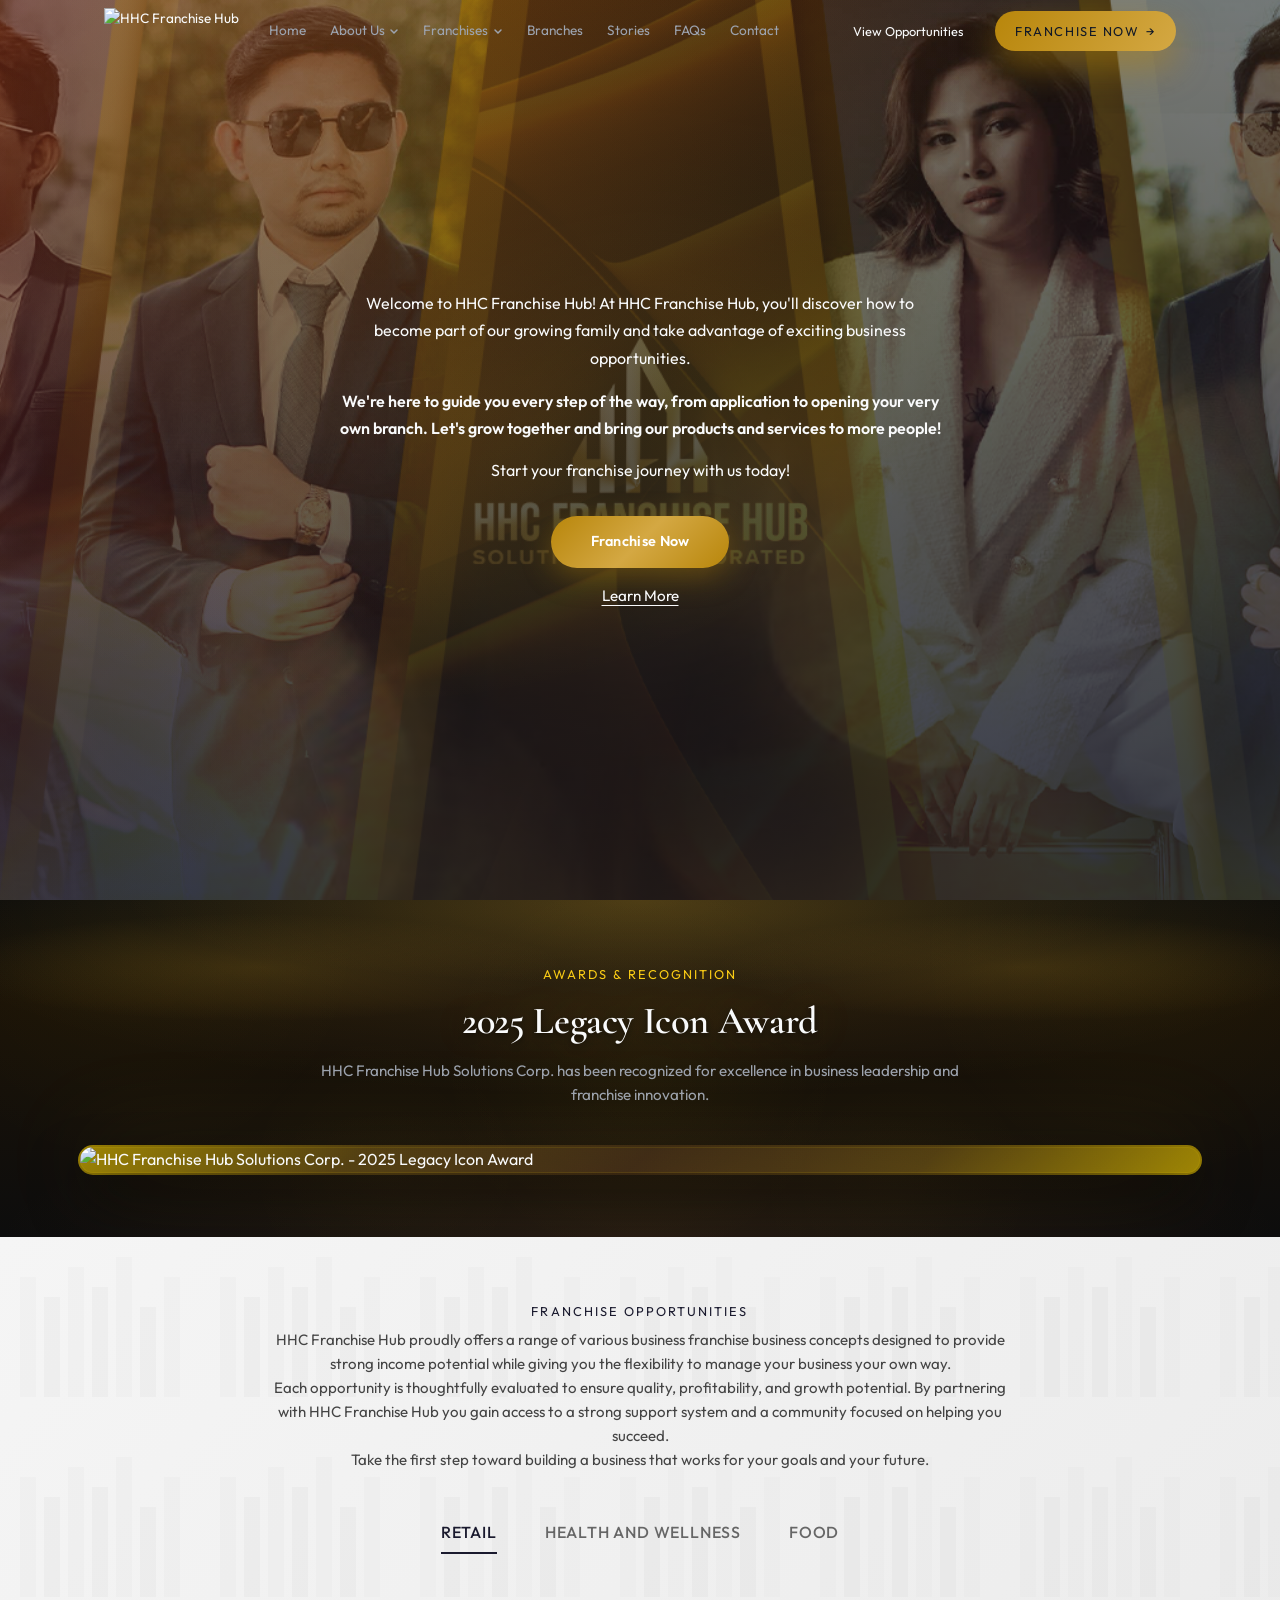
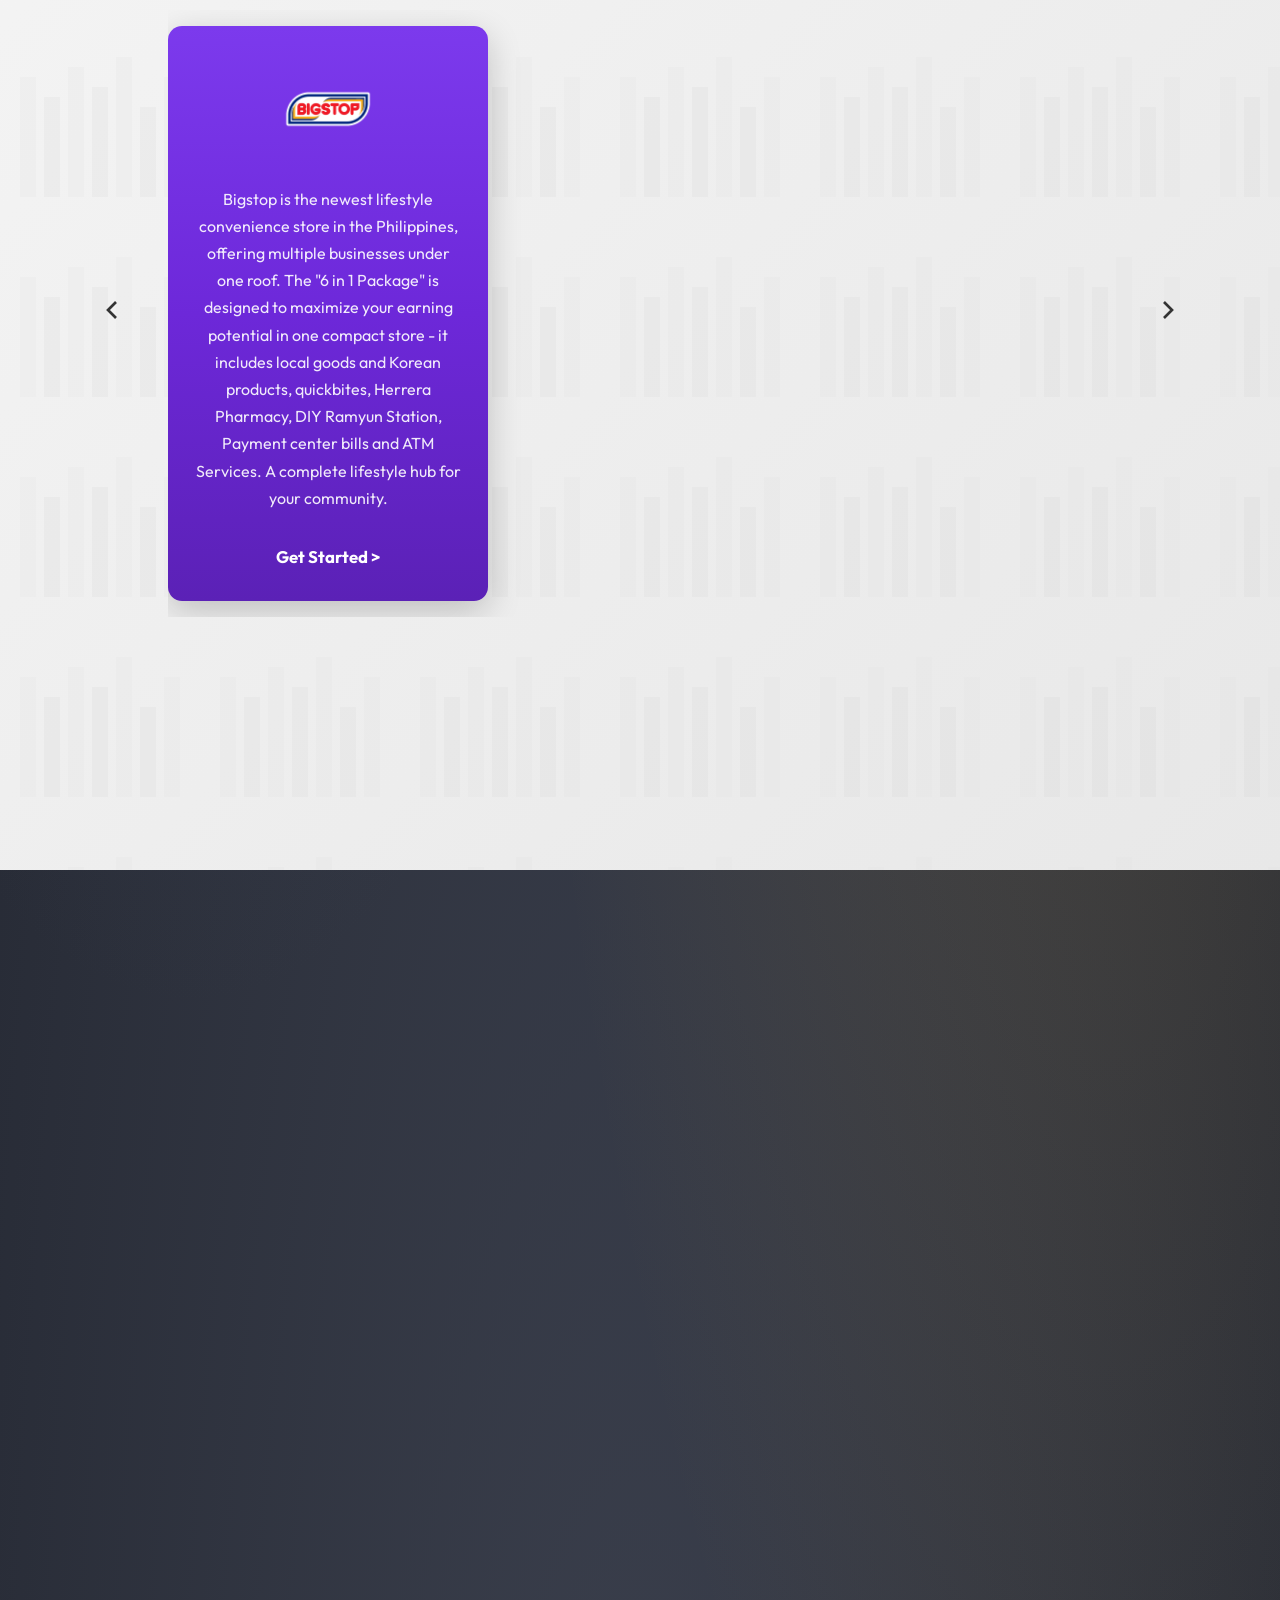
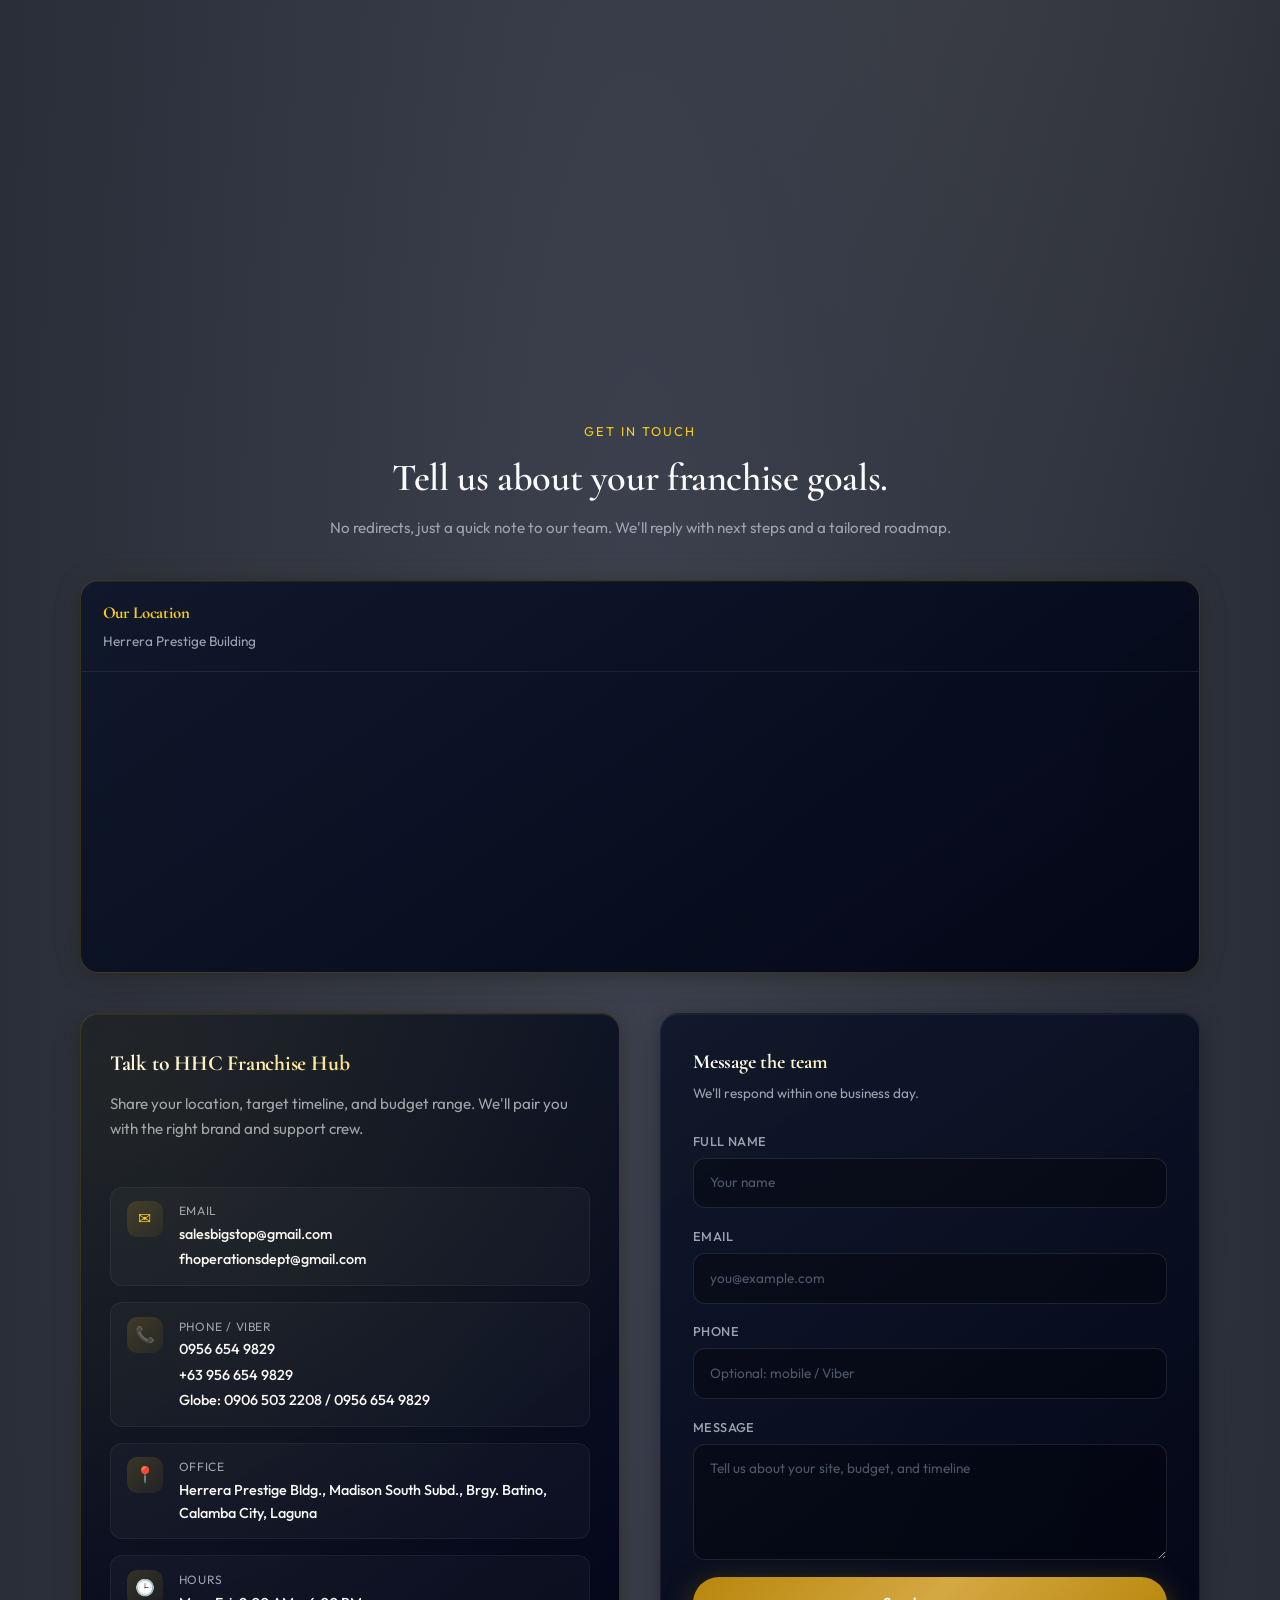
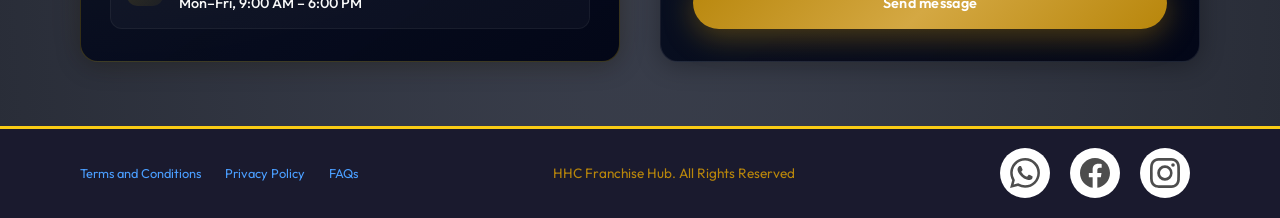
==== commit 953ad8a2: "Update site content, assets, and scripts" ====
--- a/index.html
+++ b/index.html
@@ -60,6 +60,7 @@
         </li>
         <li><a href="branches.html" class="nav-link">Branches</a></li>
         <li><a href="#stories" class="nav-link">Stories</a></li>
+        <li><a href="faqs.html" class="nav-link">FAQs</a></li>
         <li><a href="#contact-email" class="nav-link">Contact</a></li>
       </ul>
 
@@ -399,6 +400,7 @@
                   <span class="contact-meta-label">Phone / Viber</span>
                   <span class="contact-meta-value">0956 654 9829</span>
                   <span class="contact-meta-value">+63 956 654 9829</span>
+                  <span class="contact-meta-value">Globe: 0906 503 2208 / 0956 654 9829</span>
                 </div>
               </div>
               <div class="contact-meta-item">
--- a/styles.css
+++ b/styles.css
@@ -123,10 +123,9 @@
   top: 0;
   inset-inline: 0;
   z-index: 30;
-  background: linear-gradient(90deg, rgba(9, 14, 25, 0.9) 0%, rgba(28, 23, 16, 0.9) 100%);
-  border-bottom: 1px solid rgba(255, 255, 255, 0.08);
-  backdrop-filter: blur(10px);
-  box-shadow: 0 16px 40px rgba(0, 0, 0, 0.28);
+  background: transparent;
+  border-bottom: none;
+  box-shadow: none;
 }
 
 .nav {
@@ -135,6 +134,9 @@
   align-items: center;
   justify-content: space-between;
   gap: 1.5rem;
+  max-width: 1200px;
+  margin: 0 auto;
+  padding: 0 24px;
 }
 
 .nav-brand {
@@ -4695,9 +4697,9 @@
   width: 100%;
   display: flex;
   align-items: center;
-  justify-content: flex-start;
-  gap: 1.4rem;
-  flex-wrap: wrap;
+  justify-content: space-between;
+  gap: clamp(1.2rem, 3vw, 2rem);
+  flex-wrap: nowrap;
   position: static;
 }
 
@@ -4708,18 +4710,20 @@
   backdrop-filter: none;
   border-radius: 0;
   padding: 0;
-  max-width: min(620px, 92%);
-  width: fit-content;
+  max-width: min(560px, 90%);
+  width: 100%;
+  flex: 1 1 0;
 }
 
 .bigstop-page .hero-video-thumb {
-  position: fixed;
-  bottom: clamp(1.2rem, 5vw, 3rem);
-  right: clamp(1rem, 8vw, 8rem);
-  left: auto;
+  position: absolute;
+  right: clamp(1rem, 3vw, 2.8rem);
+  top: clamp(4.6rem, 10vh, 6.6rem);
   transform: none;
-  z-index: 50;
-  width: clamp(320px, 32vw, 420px);
+  z-index: 30;
+  width: clamp(300px, 32vw, 420px);
+  margin: 0;
+  flex: 0 0 auto;
   border-radius: 14px;
   border: 1px solid rgba(158, 191, 239, 0.25);
   box-shadow: 0 18px 34px rgba(0, 0, 0, 0.38);
@@ -4760,16 +4764,18 @@
 }
 
 .bigstop-page .hero-video-thumb.dragging {
-  cursor: grabbing;
-  box-shadow: 0 22px 46px rgba(0, 0, 0, 0.5);
+  cursor: default;
+  box-shadow: 0 18px 34px rgba(0, 0, 0, 0.38);
 }
 
 @media (max-width: 860px) {
   .bigstop-page .hero-video-thumb {
     position: static;
+    top: auto;
+    right: auto;
     width: 100%;
     max-width: 360px;
-    margin-top: 0.6rem;
+    margin: 0.6rem auto 0;
     transform: none;
   }
 
@@ -6535,15 +6541,26 @@
 }
 
 .bigstop-contact {
-  padding-top: 1.1rem;
-  padding-bottom: 4.2rem;
+  padding-top: 2.5rem;
+  padding-bottom: 4.4rem;
 }
 
 .bigstop-contact-grid {
   display: grid;
-  grid-template-columns: minmax(0, 0.9fr) minmax(0, 1.1fr);
-  gap: 1.2rem;
-  align-items: start;
+  grid-template-columns: minmax(0, 0.95fr) minmax(0, 1.05fr);
+  gap: 1.8rem;
+  align-items: stretch;
+}
+
+.bigstop-contact-shell {
+  position: relative;
+  border-radius: 22px;
+  padding: 1.5rem;
+  background: linear-gradient(145deg, rgba(10, 20, 38, 0.78), rgba(4, 9, 20, 0.9));
+  border: 1px solid rgba(142, 172, 221, 0.15);
+  box-shadow:
+    0 30px 80px rgba(0, 0, 0, 0.45),
+    0 0 0 1px rgba(255, 255, 255, 0.02);
 }
 
 .bigstop-contact-copy h2 {
@@ -6554,31 +6571,109 @@
 }
 
 .bigstop-contact-copy p {
-  max-width: 42ch;
-  color: rgba(205, 220, 240, 0.86);
-  margin-bottom: 1.2rem;
+  max-width: 44ch;
+  color: rgba(205, 220, 240, 0.78);
+  margin-bottom: 1.35rem;
+}
+
+.contact-stack {
+  display: grid;
+  gap: 0.85rem;
+}
+
+.contact-tile {
+  display: flex;
+  gap: 0.95rem;
+  padding: 1rem 1.05rem;
+  border-radius: 14px;
+  background: rgba(255, 255, 255, 0.03);
+  border: 1px solid rgba(149, 180, 233, 0.16);
+  box-shadow: 0 12px 26px rgba(0, 0, 0, 0.28);
+  transition: transform 0.2s ease, border-color 0.2s ease, box-shadow 0.2s ease;
+}
+
+.contact-tile:hover {
+  transform: translateY(-2px);
+  border-color: rgba(255, 215, 128, 0.45);
+  box-shadow: 0 18px 40px rgba(0, 0, 0, 0.34);
+}
+
+.contact-tile-icon {
+  width: 40px;
+  height: 40px;
+  border-radius: 12px;
+  background: linear-gradient(145deg, rgba(255, 214, 102, 0.18), rgba(255, 184, 68, 0.12));
+  color: #ffd877;
+  display: grid;
+  place-items: center;
+  font-size: 1.05rem;
+  flex-shrink: 0;
+  border: 1px solid rgba(255, 214, 102, 0.35);
+}
+
+.contact-tile-body {
+  display: grid;
+  gap: 0.1rem;
+}
+
+.contact-tile-label {
+  font-size: 0.78rem;
+  text-transform: uppercase;
+  letter-spacing: 0.08em;
+  color: rgba(226, 236, 255, 0.65);
+}
+
+.contact-tile-value {
+  color: #f3f6ff;
+  font-weight: 600;
+  line-height: 1.35;
+  font-size: 0.95rem;
+}
+
+.contact-tile-value.subtle {
+  color: rgba(226, 236, 255, 0.8);
+  font-weight: 500;
+}
+
+.contact-tile a {
+  color: inherit;
+  text-decoration: none;
+}
+
+.contact-tile a:hover {
+  text-decoration: underline;
 }
 
 .bigstop-form {
   display: grid;
-  gap: 0.7rem;
-  border-radius: 22px;
-  padding: 1.2rem;
-  border: 1px solid rgba(145, 178, 226, 0.24);
-  background: linear-gradient(155deg, rgba(10, 20, 38, 0.74), rgba(7, 14, 29, 0.9));
-  backdrop-filter: blur(7px);
+  grid-template-columns: repeat(2, minmax(0, 1fr));
+  gap: 0.85rem 0.75rem;
+  border-radius: 20px;
+  padding: 1.4rem 1.25rem 1.15rem;
+  border: 1px solid rgba(145, 178, 226, 0.26);
+  background: linear-gradient(165deg, rgba(9, 16, 32, 0.92), rgba(6, 12, 26, 0.9));
+  box-shadow:
+    0 24px 60px rgba(0, 0, 0, 0.42),
+    0 0 0 1px rgba(255, 255, 255, 0.02);
+  backdrop-filter: blur(10px);
 }
 
 .bigstop-form input,
 .bigstop-form textarea {
   width: 100%;
   border-radius: 11px;
-  border: 1px solid rgba(140, 170, 215, 0.32);
-  background: rgba(238, 246, 255, 0.95);
-  color: #11213f;
-  padding: 0.78rem 0.9rem;
+  border: 1px solid rgba(140, 170, 215, 0.35);
+  background: rgba(245, 249, 255, 0.96);
+  color: #0f1e3b;
+  padding: 0.82rem 0.95rem;
   font-family: inherit;
   font-size: 0.93rem;
+  box-shadow: inset 0 1px 0 rgba(255, 255, 255, 0.6);
+}
+
+.bigstop-form textarea,
+.bigstop-form button {
+  grid-column: 1 / -1;
 }
 
 .bigstop-form input::placeholder,
@@ -6587,12 +6682,12 @@
 }
 
 .bigstop-form button {
-  margin-top: 0.2rem;
+  margin-top: 0.4rem;
   border-radius: 999px;
   border: 1px solid rgba(195, 217, 245, 0.45);
-  padding: 0.75rem 1.1rem;
-  background: linear-gradient(135deg, rgba(18, 34, 64, 0.95), rgba(10, 21, 43, 0.92));
-  color: #eff6ff;
+  padding: 0.8rem 1.15rem;
+  background: linear-gradient(135deg, #f5c746, #f0a72d);
+  color: #0c120f;
   font-weight: 600;
   font-size: 0.93rem;
   letter-spacing: 0.02em;
@@ -6601,14 +6696,28 @@
 }
 
 .bigstop-form button:hover {
-  background: linear-gradient(135deg, rgba(22, 40, 74, 0.98), rgba(12, 25, 49, 0.95));
+  background: linear-gradient(135deg, #ffd469, #f2ae32);
   transform: translateY(-1px);
 }
 
 .bigstop-form small {
-  color: rgba(177, 201, 235, 0.76);
+  grid-column: 1 / -1;
+  color: rgba(177, 201, 235, 0.8);
   font-size: 0.72rem;
-  line-height: 1.4;
+  line-height: 1.45;
+  text-align: center;
+}
+
+@media (max-width: 900px) {
+  .bigstop-contact-grid {
+    grid-template-columns: 1fr;
+  }
+  .bigstop-contact-shell {
+    padding: 1.1rem;
+  }
+  .bigstop-form {
+    grid-template-columns: 1fr;
+  }
 }
 
 /* 3D tilt + glow micro-interactions */
@@ -8140,9 +8249,9 @@
 
 .audio-toggle {
   position: fixed;
-  right: clamp(12px, 2vw, 18px);
-  bottom: clamp(12px, 2vw, 18px);
-  z-index: 50;
+  right: clamp(14px, 2vw, 20px);
+  bottom: clamp(14px, 2vw, 20px);
+  z-index: 10; /* keep below video thumb */
   padding: 0.6rem 1rem;
   border-radius: 999px;
   border: 1px solid rgba(255, 255, 255, 0.35);
@@ -8478,16 +8587,22 @@
   top: var(--nav-height, 62px);
   left: 0;
   right: 0;
-  z-index: 80;
+  z-index: 6; /* below nav/dropdowns (nav is 30) */
   text-align: center;
   padding: 12px 16px;
-  background: rgba(255, 107, 0, 0.14);
-  border-top: 1px solid rgba(255, 107, 0, 0.22);
-  border-bottom: 1px solid rgba(255, 107, 0, 0.18);
+  background: transparent;
+  border: none;
   font-size: 0.9rem;
   color: rgba(255, 255, 255, 0.86);
-  backdrop-filter: blur(8px);
-}
+  backdrop-filter: none;
+}
+
+.bigstop-page .timer-bar {
+  background: transparent;
+  border: none;
+  color: rgba(231, 239, 255, 0.92);
+}
+
 
 .timer-bar strong {
   color: #ffd166;
@@ -8500,6 +8615,11 @@
   display: inline-flex;
   gap: 6px;
   align-items: center;
+}
+
+/* Prevent anchor overlap with nav + timer */
+[id] {
+  scroll-margin-top: calc(var(--nav-height) + 60px);
 }
 
 .floating-cta {
